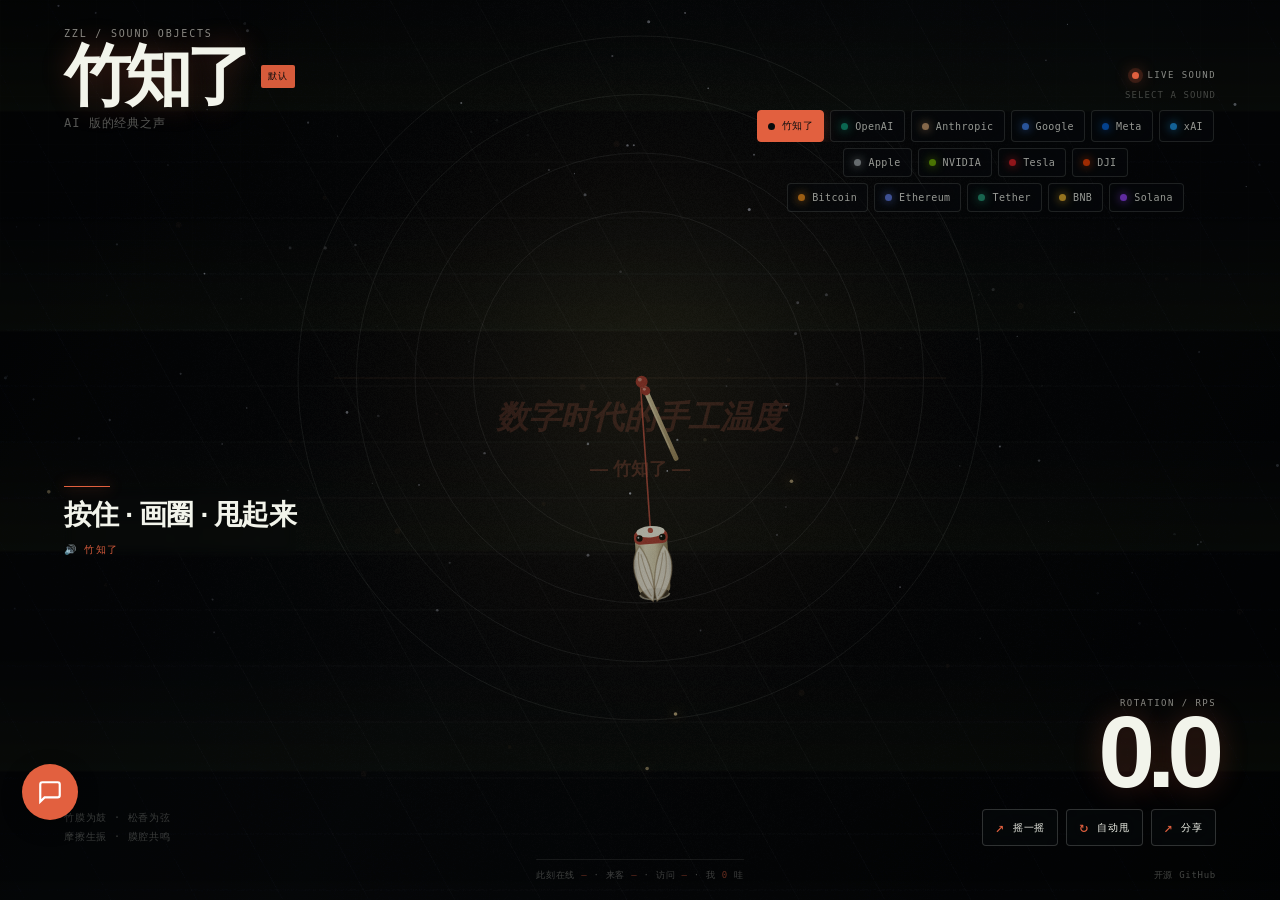
==== zhuzhiliao-ai/index.html @ 4b088873 "feat: 竹知了系列项目 - 三个版本的 Web 模拟玩具 🎮 项目概述 传统玩具「竹知了」的 Web 模拟版系列，包含三个迭代版本： - 经典版：单文件 HTML，零依赖，水墨画风 - Meme版" ====
<!DOCTYPE html>
<html lang="zh-CN">
<head>
<meta charset="UTF-8">
<meta name="viewport" content="width=device-width, initial-scale=1.0, maximum-scale=1.0, user-scalable=no, viewport-fit=cover">
<meta name="theme-color" content="#0a1028">
<meta name="description" content="竹知了 AI 版：用 AI 公司 logo 做旋转玩具，OpenAI、Anthropic、Google、Meta、xAI，经典知了声音，手机打开即可玩。">
<meta name="keywords" content="竹知了,AI,OpenAI,Anthropic,Claude,Google,Gemini,Meta,LLaMA,xAI,Grok,在线玩具">
<link rel="canonical" href="https://cgos.cc/zhuzhiliao-ai/">
<link rel="icon" type="image/png" href="[data-uri]">
<!-- Privacy-friendly analytics by Plausible -->
<script async src="https://plausible.io/js/pa-oEZRniEjfj65K-ac14UP_.js"></script>
<script>
  window.plausible=window.plausible||function(){(plausible.q=plausible.q||[]).push(arguments)},plausible.init=plausible.init||function(i){plausible.o=i||{}};
  plausible.init()
</script>
<script src="../assets/config.js"></script>
<title>竹知了 AI 版 · cgos.cc</title>
<style>
  :root{
    --ink:#0a1028;
    --paper:#f0e6d2;
    --accent:#e2603f;
    --accent-dim:#b34a30;
    --bamboo:#a8b06a;
    --serif:"Songti SC","Noto Serif SC","Noto Serif CJK SC","STSong","SimSun",serif;
  }
  *{ margin:0; padding:0; box-sizing:border-box; }
  html,body{
    height:100%; overflow:hidden; background:var(--ink);
    overscroll-behavior:none;
    -webkit-user-select:none; user-select:none;
    -webkit-tap-highlight-color:transparent;
  }
  canvas#cv{
    position:fixed; inset:0; display:block;
    touch-action:none; cursor:grab;
  }
  canvas#cv.holding{ cursor:grabbing; }

  /* —— 竖排标题 —— */
  .masthead{
    position:fixed;
    top:calc(26px + env(safe-area-inset-top));
    left:calc(20px + env(safe-area-inset-left));
    display:flex; gap:14px; pointer-events:none;
    color:var(--paper); font-family:var(--serif);
  }
  .masthead h1{
    writing-mode:vertical-rl;
    font-size:clamp(42px, 7.5vh, 66px);
    font-weight:700; letter-spacing:.32em;
    text-shadow:0 0 24px rgba(255,170,100,.25);
  }
  .masthead .sub{
    writing-mode:vertical-rl;
    font-size:clamp(12px, 1.8vh, 15px);
    letter-spacing:.5em; opacity:.62; padding-top:10px;
  }
  .masthead .seal{
    writing-mode:vertical-rl;
    align-self:flex-start;
    font-size:11px; letter-spacing:.28em;
    color:var(--ink); background:var(--accent);
    padding:8px 3px; border-radius:3px; opacity:.92;
  }

  /* —— 声音主题切换 —— */
  .theme-picker{
    position:fixed;
    top:calc(24px + env(safe-area-inset-top));
    left:50%; transform:translateX(-50%);
    z-index:4; display:flex; align-items:center; gap:12px;
    max-width:min(66vw, 760px);
    color:var(--paper); font-family:var(--serif);
  }
  .theme-kicker{
    flex:none; font-size:10px; letter-spacing:.28em; opacity:.48;
    writing-mode:vertical-rl;
  }
  .theme-tabs{
    display:flex; align-items:center; gap:7px;
    overflow-x:auto; scrollbar-width:none; padding:3px;
  }
  .theme-tabs::-webkit-scrollbar{ display:none; }
  .theme-tab{
    flex:none; display:inline-flex; align-items:center; gap:7px;
    padding:8px 12px 8px 10px;
    color:var(--paper); background:rgba(12,17,39,.46);
    border:1px solid rgba(240,230,210,.2); border-radius:4px;
    font:inherit; font-size:12px; letter-spacing:.16em;
    cursor:pointer; opacity:.62; transition:all .25s ease;
    touch-action:manipulation;
  }
  .theme-tab .swatch{
    width:8px; height:8px; border-radius:50%; background:var(--tab-accent);
    box-shadow:0 0 10px var(--tab-accent); flex:none;
  }
  .theme-tab:hover,.theme-tab:focus-visible{ opacity:1; border-color:var(--tab-accent); outline:none; }
  .theme-tab.active{
    opacity:1; color:#101323; background:var(--tab-accent);
    border-color:var(--tab-accent); box-shadow:0 0 20px color-mix(in srgb, var(--tab-accent) 34%, transparent);
  }
  .theme-tab.active .swatch{ background:currentColor; box-shadow:none; }
  .theme-tab.switching{ animation:themeFlash .42s ease both; }
  @keyframes themeFlash{ 50%{ transform:translateY(3px) scale(.96); opacity:.35; } }

  /* —— 底部提示 —— */
  .hint{
    position:fixed; left:50%; bottom:calc(9vh + env(safe-area-inset-bottom));
    transform:translateX(-50%);
    display:flex; align-items:center; gap:12px;
    padding:11px 24px; border-radius:999px;
    color:var(--paper); font-family:var(--serif);
    font-size:15px; letter-spacing:.22em; white-space:nowrap;
    background:rgba(14,20,44,.55);
    border:1px solid rgba(240,230,210,.18);
    backdrop-filter:blur(6px); -webkit-backdrop-filter:blur(6px);
    pointer-events:none;
    animation:bob 3.2s ease-in-out infinite;
    transition:opacity 1.2s ease;
  }
  .hint .snd{ font-size:12px; opacity:.55; letter-spacing:.1em; }
  .hint svg{ flex:none; opacity:.85; animation:spin 2.6s linear infinite; }
  .hint.gone{ opacity:0; }
  @keyframes bob{ 0%,100%{transform:translateX(-50%) translateY(0)} 50%{transform:translateX(-50%) translateY(-7px)} }
  @keyframes spin{ to{ transform:rotate(360deg);} }

  /* —— 右下控制 —— */
  .panel{
    position:fixed; right:calc(18px + env(safe-area-inset-right));
    bottom:calc(18px + env(safe-area-inset-bottom));
    display:flex; flex-direction:column; align-items:flex-end; gap:12px;
    font-family:var(--serif); color:var(--paper);
  }
  .meter{ text-align:right; line-height:1.15; }
  .meter b{
    font-size:30px; font-weight:700; font-variant-numeric:tabular-nums;
    color:#ffcf9e; text-shadow:0 0 14px rgba(255,180,110,.35);
  }
  .meter label{ display:block; font-size:11px; letter-spacing:.32em; opacity:.55; }
  .panel button{
    font-family:var(--serif); font-size:14px; letter-spacing:.3em;
    padding:10px 18px 10px 22px; border-radius:999px;
    color:var(--paper); background:rgba(14,20,44,.55);
    border:1px solid rgba(226,96,63,.55);
    backdrop-filter:blur(6px); -webkit-backdrop-filter:blur(6px);
    cursor:pointer; transition:all .25s ease;
    touch-action:manipulation;
  }
  .panel button:hover{ border-color:var(--accent); box-shadow:0 0 18px rgba(226,96,63,.25); }
  .panel button.on{
    background:var(--accent); border-color:var(--accent); color:#1b0f0a;
    box-shadow:0 0 26px rgba(226,96,63,.5);
  }

  /* —— 首次开声引导(仅触屏 & 音频未解锁时) —— */
  .unlock{
    position:fixed; left:50%; top:26%; transform:translateX(-50%);
    padding:12px 26px; border-radius:999px;
    font-family:var(--serif); font-size:15px; letter-spacing:.2em;
    color:#1b0f0a; background:var(--accent);
    box-shadow:0 0 30px rgba(226,96,63,.55);
    cursor:pointer; z-index:5; white-space:nowrap;
    animation:pulse 1.8s ease-in-out infinite;
    transition:opacity .5s ease;
  }
  .unlock.gone{ opacity:0; pointer-events:none; }
  @keyframes pulse{
    0%,100%{ transform:translateX(-50%) scale(1); }
    50%{ transform:translateX(-50%) scale(1.06); }
  }

  /* —— GitHub 开源角标 —— */
  .ghlink{
    position:fixed;
    top:calc(24px + env(safe-area-inset-top));
    right:calc(20px + env(safe-area-inset-right));
    font-family:var(--serif); font-size:12px; letter-spacing:.26em;
    color:var(--paper); opacity:.5; text-decoration:none;
    border:1px solid rgba(240,230,210,.35); border-radius:999px;
    padding:6px 12px 6px 15px;
    transition:all .25s ease;
  }
  .ghlink:hover{ opacity:1; border-color:var(--accent); color:#ffcf9e; box-shadow:0 0 16px rgba(226,96,63,.25); }

  /* —— 本站实时统计 —— */
  .stats{
    position:fixed;
    left:50%; bottom:calc(8px + env(safe-area-inset-bottom));
    transform:translateX(-50%);
    font-family:var(--serif); font-size:11px; letter-spacing:.14em;
    color:var(--paper); opacity:.62; white-space:nowrap;
    pointer-events:none; z-index:2;
  }
  .stats b{
    color:#ffcf9e; font-weight:700; font-variant-numeric:tabular-nums;
  }
  .stats.is-loading{ opacity:.4; }

  /* —— 左下注脚 —— */
  .lore{
    position:fixed;
    left:calc(22px + env(safe-area-inset-left));
    bottom:calc(22px + env(safe-area-inset-bottom));
    pointer-events:none;
    font-family:var(--serif); font-size:11.5px; letter-spacing:.24em;
    color:var(--paper); opacity:.42; line-height:2;
  }
  .theme-note{
    position:fixed; left:50%; top:calc(65% + env(safe-area-inset-top));
    transform:translate(-50%,-50%); max-width:min(66vw, 460px);
    text-align:center; pointer-events:none;
    color:var(--paper); font-family:var(--serif); font-size:12px;
    letter-spacing:.16em; line-height:1.8; opacity:0;
    transition:opacity .4s ease; text-wrap:balance;
  }
  .theme-note.show{ opacity:.58; }

  @media (max-width:640px){
    .lore{ display:none; }
    .masthead h1{ font-size:clamp(40px, 6.5vh, 58px); }
    .ghlink{ font-size:10.5px; padding:5px 10px 5px 13px; }
    .theme-picker{
      top:calc(100px + env(safe-area-inset-top)); left:12px; right:10px;
      transform:none; max-width:none; gap:8px; align-items:flex-end;
    }
    .theme-kicker{ font-size:9px; writing-mode:horizontal-tb; }
    .theme-row{ flex-wrap:nowrap; }
    .theme-tab{ padding:7px 10px 7px 8px; font-size:11px; letter-spacing:.1em; }
    .hint{
      font-size:13px; letter-spacing:.14em; padding:10px 18px;
      bottom:calc(132px + env(safe-area-inset-bottom));   /* 避开右下控制区 */
    }
    .hint .snd{ display:none; }
    .stats{
      left:calc(12px + env(safe-area-inset-left));
      transform:none; bottom:calc(14px + env(safe-area-inset-bottom));
      max-width:58vw; white-space:normal; line-height:2; text-align:left;
    }
    .theme-note{ top:62%; max-width:76vw; font-size:11px; }
  }
  @media (prefers-reduced-motion:reduce){
    .hint, .hint svg{ animation:none; }
  }
</style>
<style id="visual-refresh">
  :root{
    --ui-ink:#080b0d;
    --ui-paper:#f2f4eb;
    --ui-muted:rgba(242,244,235,.55);
    --ui-line:rgba(242,244,235,.18);
    --ui-mono:"SFMono-Regular","Roboto Mono","Inter",monospace;
    --ui-display:"Arial Narrow","Helvetica Neue",Arial,sans-serif;
  }
  html,body{ background:var(--ui-ink); color:var(--ui-paper); }
  body{ font-family:var(--ui-mono); isolation:isolate; }
  body::before{
    content:""; position:fixed; inset:0; z-index:-2; pointer-events:none;
    background:
      radial-gradient(circle at 50% 42%, rgba(154,219,94,.12), transparent 26%),
      linear-gradient(125deg, #080b0d 0%, #10161a 48%, #070a0c 100%);
  }
  body::after{
    content:""; position:fixed; inset:0; z-index:1; pointer-events:none; opacity:.12;
    background-image:
      linear-gradient(rgba(255,255,255,.05) 1px, transparent 1px),
      linear-gradient(90deg, rgba(255,255,255,.05) 1px, transparent 1px);
    background-size:48px 48px; mask-image:linear-gradient(to bottom, black, transparent 92%);
  }
  .scanline{
    position:fixed; inset:0; z-index:2; pointer-events:none; opacity:.12;
    background:linear-gradient(to bottom, transparent 0%, rgba(191,250,103,.18) 50%, transparent 51%);
    background-size:100% 220px; mix-blend-mode:screen; animation:scanline 9s linear infinite;
  }
  @keyframes scanline{ from{background-position:0 -220px} to{background-position:0 calc(100% + 220px)} }

  canvas#cv{ z-index:0; opacity:.72; filter:saturate(.72) contrast(1.15) brightness(.88); }

  .masthead{
    position:fixed; z-index:5; top:calc(28px + env(safe-area-inset-top));
    left:calc(5vw + env(safe-area-inset-left)); right:calc(5vw + env(safe-area-inset-right));
    display:flex; align-items:flex-start; justify-content:space-between; gap:20px;
    color:var(--ui-paper); font-family:var(--ui-mono); pointer-events:none;
  }
  .brand-lockup{ display:flex; flex-direction:column; gap:8px; }
  .brand-code{ color:var(--ui-muted); font-size:10px; letter-spacing:.18em; }
  .brand-line{ display:flex; align-items:center; gap:14px; }
  .masthead h1{
    writing-mode:horizontal-tb; color:var(--ui-paper); font-family:var(--ui-display);
    font-size:clamp(34px,5.2vw,68px); line-height:.9; letter-spacing:-.09em;
    font-weight:800; text-shadow:0 0 28px color-mix(in srgb, var(--accent) 28%, transparent);
  }
  .masthead .sub{ writing-mode:horizontal-tb; padding:0; color:var(--ui-muted); font-size:12px; letter-spacing:.08em; }
  .masthead .seal{
    writing-mode:horizontal-tb; align-self:center; color:var(--ui-ink); background:var(--accent);
    border-radius:2px; padding:5px 7px; font-size:9px; letter-spacing:.1em; opacity:.95;
  }
  .brand-status{ position:absolute; top:38px; right:0; display:flex; align-items:center; gap:8px; color:var(--ui-muted); font-size:9px; letter-spacing:.16em; padding-top:4px; }
  .live-dot{ width:7px; height:7px; border-radius:50%; background:var(--accent); box-shadow:0 0 0 4px color-mix(in srgb, var(--accent) 18%, transparent), 0 0 16px var(--accent); animation:livePulse 1.8s ease-in-out infinite; }
  @keyframes livePulse{ 50%{ opacity:.45; transform:scale(.72); } }

  .theme-picker{
    position:fixed; z-index:6; top:calc(90px + env(safe-area-inset-top)); left:auto; right:calc(5vw + env(safe-area-inset-right));
    transform:none; display:flex; flex-direction:column; align-items:flex-end; gap:8px; max-width:48vw; color:var(--ui-paper); font-family:var(--ui-mono);
  }
  .theme-kicker{ flex:none; writing-mode:horizontal-tb; color:var(--ui-muted); font-size:9px; letter-spacing:.12em; }
  .theme-tabs{ display:flex; flex-direction:column; gap:6px; padding:2px; }
  .theme-row{ display:flex; gap:6px; overflow-x:auto; scrollbar-width:none; }
  .theme-row::-webkit-scrollbar{ display:none; }
  .theme-tab{
    flex:none; display:inline-flex; align-items:center; gap:7px; padding:8px 10px;
    color:var(--ui-paper); background:rgba(8,12,14,.72); border:1px solid var(--ui-line); border-radius:4px;
    font:inherit; font-size:10px; letter-spacing:.04em; cursor:pointer; opacity:.62; transition:transform .25s ease, opacity .25s ease, border-color .25s ease, background .25s ease;
    touch-action:manipulation; backdrop-filter:blur(12px); -webkit-backdrop-filter:blur(12px);
  }
  .theme-tab .swatch{ width:7px; height:7px; border-radius:50%; background:var(--tab-accent); box-shadow:0 0 10px var(--tab-accent); flex:none; }
  .theme-tab:hover,.theme-tab:focus-visible{ opacity:1; border-color:var(--tab-accent); outline:none; transform:translateY(-2px); }
  .theme-tab.active{ opacity:1; color:var(--ui-ink); background:var(--tab-accent); border-color:var(--tab-accent); box-shadow:0 0 18px color-mix(in srgb, var(--tab-accent) 30%, transparent); }
  .theme-tab.active .swatch{ background:currentColor; box-shadow:none; }

  .hint{
    position:fixed; z-index:4; left:calc(5vw + env(safe-area-inset-left)); top:54%; bottom:auto; transform:none;
    display:flex; flex-direction:column; align-items:flex-start; gap:9px; padding:0; color:var(--ui-paper);
    background:none; border:0; border-radius:0; font-family:var(--ui-mono); font-size:12px; letter-spacing:.05em; white-space:nowrap;
    pointer-events:none; animation:none; transition:opacity .45s ease, transform .45s ease;
  }
  .hint-line{ width:46px; height:1px; background:var(--accent); box-shadow:0 0 14px var(--accent); }
  .hint .snd{ order:2; display:block; color:var(--accent); font-size:10px; letter-spacing:.12em; opacity:.95; }
  .hint #hintCopy{ order:1; color:var(--ui-paper); font-family:var(--ui-display); font-size:clamp(18px,2.2vw,28px); font-weight:700; letter-spacing:-.03em; }
  .hint.gone{ opacity:0; transform:translateY(10px); }

  .panel{
    position:fixed; z-index:6; right:calc(5vw + env(safe-area-inset-right)); bottom:calc(6vh + env(safe-area-inset-bottom));
    display:flex; flex-direction:column; align-items:flex-end; gap:18px; color:var(--ui-paper); font-family:var(--ui-mono);
  }
  .meter{ display:flex; flex-direction:column; align-items:flex-end; gap:5px; line-height:1; text-align:right; }
  .meter-label{ color:var(--ui-muted); font-size:9px; letter-spacing:.16em; }
  .meter b{ color:var(--ui-paper); font-family:var(--ui-display); font-size:clamp(58px,8vw,104px); font-weight:800; letter-spacing:-.08em; line-height:.76; font-variant-numeric:tabular-nums; text-shadow:0 0 28px color-mix(in srgb, var(--accent) 25%, transparent); }
  .action-row{ display:flex; gap:8px; }
  .panel button{
    display:inline-flex; align-items:center; gap:8px; padding:10px 12px; color:var(--ui-paper); background:rgba(8,12,14,.54);
    border:1px solid var(--ui-line); border-radius:4px; font:inherit; font-size:10px; letter-spacing:.08em; cursor:pointer;
    transition:transform .2s ease, color .2s ease, border-color .2s ease, background .2s ease, box-shadow .2s ease; touch-action:manipulation;
    backdrop-filter:blur(12px); -webkit-backdrop-filter:blur(12px);
  }
  .panel button:hover,.panel button:focus-visible{ color:var(--accent); border-color:var(--accent); outline:none; transform:translateY(-2px); }
  .panel button.on{ color:var(--ui-ink); background:var(--accent); border-color:var(--accent); box-shadow:0 0 22px color-mix(in srgb, var(--accent) 35%, transparent); }
  .panel button.pulse{ animation:motionPulse .42s ease-in-out infinite alternate; }
  @keyframes motionPulse{ to{ box-shadow:0 0 24px color-mix(in srgb, var(--accent) 50%, transparent); transform:translateY(-2px); } }
  .button-mark{ color:var(--accent); font-size:15px; line-height:1; }
  .panel button.on .button-mark{ color:currentColor; }

  .lore{ position:fixed; z-index:4; left:calc(5vw + env(safe-area-inset-left)); bottom:calc(6vh + env(safe-area-inset-bottom)); color:var(--ui-muted); font-family:var(--ui-mono); font-size:10px; letter-spacing:.08em; line-height:1.9; pointer-events:none; }
  .theme-note{ position:fixed; z-index:4; left:50%; top:68%; transform:translate(-50%,-50%); max-width:min(45vw,500px); padding:12px 16px; border-left:2px solid var(--accent); color:var(--ui-paper); font-family:var(--ui-mono); font-size:11px; letter-spacing:.06em; line-height:1.8; opacity:0; text-align:left; pointer-events:none; transition:opacity .35s ease, transform .35s ease; background:rgba(8,12,14,.6); backdrop-filter:blur(8px); -webkit-backdrop-filter:blur(8px); border-radius:0 8px 8px 0; }
  .theme-note.show{ opacity:.85; transform:translate(-50%,calc(-50% - 4px)); }
  .stats{ position:fixed; z-index:5; left:50%; bottom:calc(18px + env(safe-area-inset-bottom)); transform:translateX(-50%); padding-top:9px; border-top:1px solid var(--ui-line); color:var(--ui-muted); font-family:var(--ui-mono); font-size:9px; letter-spacing:.08em; white-space:nowrap; pointer-events:none; }
  .stats b{ color:var(--accent); font-weight:500; font-variant-numeric:tabular-nums; }
  .stats.is-loading{ opacity:.46; }
  .ghlink{ position:fixed; z-index:6; top:auto; right:calc(5vw + env(safe-area-inset-right)); bottom:calc(18px + env(safe-area-inset-bottom)); color:var(--ui-muted); border:0; padding:0; font-family:var(--ui-mono); font-size:9px; letter-spacing:.08em; text-decoration:none; transition:color .2s ease; }
  .ghlink:hover{ color:var(--accent); box-shadow:none; }
  .unlock{ position:fixed; z-index:8; left:50%; top:50%; transform:translate(-50%,-50%); padding:13px 18px; color:var(--ui-ink); background:var(--accent); border:1px solid var(--accent); border-radius:4px; box-shadow:0 0 34px color-mix(in srgb, var(--accent) 42%, transparent); font-family:var(--ui-mono); font-size:11px; letter-spacing:.08em; cursor:pointer; animation:unlockPulse 1.8s ease-in-out infinite; }
  .unlock.gone{ opacity:0; pointer-events:none; }
  @keyframes unlockPulse{ 50%{ transform:translate(-50%,-50%) scale(1.04); } }
  body.motion-live .live-dot{ box-shadow:0 0 0 5px color-mix(in srgb, var(--accent) 25%, transparent), 0 0 24px var(--accent); }

  @media (max-width:720px){
    .masthead{ top:calc(18px + env(safe-area-inset-top)); left:calc(16px + env(safe-area-inset-left)); right:calc(16px + env(safe-area-inset-right)); }
    .brand-code{ font-size:8px; }
    .brand-line{ gap:9px; }
    .masthead h1{ font-size:clamp(32px,10vw,48px); }
    .masthead .sub{ font-size:10px; }
    .masthead .seal{ padding:4px 6px; font-size:8px; }
    .brand-status{ top:0; padding-top:2px; font-size:8px; }
    .theme-picker{ top:calc(120px + env(safe-area-inset-top)); left:calc(16px + env(safe-area-inset-left)); right:calc(16px + env(safe-area-inset-right)); max-width:none; gap:9px; }
    .theme-kicker{ font-size:8px; white-space:nowrap; }
    .theme-tabs{
      min-width:0; flex:1; scroll-snap-type:x proximity;
      overscroll-behavior-x:contain; -webkit-overflow-scrolling:touch;
    }
    .theme-tab{
      min-height:44px; padding:10px 12px; font-size:10px;
      scroll-snap-align:start;
    }
    .hint{ left:calc(16px + env(safe-area-inset-left)); top:54%; }
    .hint #hintCopy{ font-size:22px; }
    .hint .snd{ font-size:9px; }
    .panel{ left:calc(16px + env(safe-area-inset-left)); right:calc(16px + env(safe-area-inset-right)); bottom:calc(52px + env(safe-area-inset-bottom)); flex-direction:row; align-items:flex-end; justify-content:space-between; gap:12px; }
    .meter{ align-items:flex-start; text-align:left; }
    .meter b{ font-size:58px; }
    .meter-label{ font-size:8px; }
    .action-row{ flex-direction:column; align-items:stretch; gap:8px; }
    .panel button{ justify-content:center; min-width:112px; min-height:44px; padding:10px 12px; font-size:10px; }
    .lore{ display:none; }
    .theme-note{ left:calc(16px + env(safe-area-inset-left)); right:calc(16px + env(safe-area-inset-right)); top:68%; max-width:none; font-size:10px; padding:10px 14px; }
    .stats{ left:calc(16px + env(safe-area-inset-left)); right:calc(16px + env(safe-area-inset-right)); bottom:calc(12px + env(safe-area-inset-bottom)); transform:none; border-top:0; padding:0 78px 0 0; font-size:8px; white-space:normal; }
    .ghlink{ top:auto; right:calc(16px + env(safe-area-inset-right)); bottom:calc(8px + env(safe-area-inset-bottom)); min-height:28px; display:flex; align-items:center; font-size:8px; }
  }
  @media (max-width:720px) and (max-height:700px){
    .masthead{ top:calc(10px + env(safe-area-inset-top)); }
    .theme-picker{ top:calc(100px + env(safe-area-inset-top)); }
    .hint{ top:49%; }
    .panel{ bottom:calc(42px + env(safe-area-inset-bottom)); }
    .meter b{ font-size:48px; }
  }
  @media (prefers-reduced-motion:reduce){ .scanline,.live-dot,.panel button.pulse{ animation:none; } }

  /* —— 聊天按钮让出右下控制区，挪到左下 —— */
  .cgw-fab{
    right:auto; left:calc(22px + env(safe-area-inset-left));
    bottom:calc(80px + env(safe-area-inset-bottom));
    z-index:900;
  }
</style>
<link rel="stylesheet" href="../assets/chat-widget.css">
</head>
<body>
<div class="scanline" aria-hidden="true"></div>
<canvas id="cv"></canvas>

<header class="masthead">
  <div class="brand-lockup">
    <span class="brand-code">ZZL / SOUND OBJECTS</span>
    <div class="brand-line">
      <h1 id="themeName">竹知了</h1>
      <span class="seal" id="themeSeal">现场采样</span>
    </div>
    <p class="sub" id="themeSub">一转，就哇哇地叫</p>
  </div>
  <div class="brand-status"><span class="live-dot"></span><span>LIVE SOUND</span></div>
</header>

<nav class="theme-picker" aria-label="声音主题">
  <span class="theme-kicker">SELECT A SOUND</span>
  <div class="theme-tabs" id="themeTabs"></div>
</nav>

<div class="hint" id="hint">
  <span class="hint-line"></span>
  <span class="snd" id="hintSound">🔊 竹知了现场样本</span>
  <span id="hintCopy">按住 · 画圈 · 甩起来</span>
</div>

<div class="panel">
  <div class="meter"><span class="meter-label">ROTATION / RPS</span><b id="rps">0.0</b></div>
  <div class="action-row">
    <button id="motionBtn" class="motion-button" style="display:none" aria-pressed="false"><span class="button-mark">↗</span> 摇一摇</button>
    <button id="autoBtn" aria-pressed="false"><span class="button-mark">↻</span> 自动甩</button>
    <button id="shareBtn" aria-pressed="false"><span class="button-mark">↗</span> 分享</button>
  </div>
</div>

<footer class="lore" id="themeLore">竹膜为鼓 · 松香为弦<br>摩擦生振 · 膜腔共鸣</footer>

<div class="theme-note" id="themeNote"></div>

<div class="stats is-loading" id="stats" aria-live="polite">
  此刻在线 <b id="stOnline">—</b> · 来客 <b id="stVisitors">—</b> · 访问 <b id="stVisits">—</b> · 我 <b id="stMine">0</b> 哇
</div>

<a class="ghlink" id="ghlink" target="_blank" rel="noopener">开源 GitHub</a>

<div class="unlock" id="unlock" hidden>🔊 点一下开声</div>


<script>
'use strict';
/* ============================================================
   竹知了 —— 传统玩具模拟
   物理：甩杆(指针) → 绳系竹筒(质点, 重力+弹性绳+阻力)
   声学：真实竹知了录音采样(转速驱动回放速率)；
         解码失败仍使用同一段 AAC 原声
   ============================================================ */

// roundRect 需 Safari 16+/Chrome 99+，旧内核补一个 arcTo 实现避免整页崩掉
if(!('roundRect' in CanvasRenderingContext2D.prototype)){
  CanvasRenderingContext2D.prototype.roundRect = function(x, y, w, h, r){
    r = Math.min(Math.abs(+r) || 0, w/2, h/2);
    this.moveTo(x + r, y);
    this.arcTo(x + w, y, x + w, y + h, r);
    this.arcTo(x + w, y + h, x, y + h, r);
    this.arcTo(x, y + h, x, y, r);
    this.arcTo(x, y, x + w, y, r);
    this.closePath();
    return this;
  };
}
const TAU = Math.PI * 2;
const clamp = (v, a, b) => v < a ? a : v > b ? b : v;
const FONT = '"Songti SC","Noto Serif SC","Noto Serif CJK SC","STSong","SimSun",serif';

/* ---------- AI 公司主题：从 JSON 配置动态加载 ---------- */
let THEMES = [];
let activeTheme = null;
let logoCache = {};

// 加载所有主题配置
async function loadThemes() {
  const themeIds = ['bamboo', 'openai', 'anthropic', 'google', 'meta', 'xai', 'apple', 'nvidia', 'tesla', 'dji', 'btc', 'eth', 'usdt', 'bnb', 'sol'];
  const promises = themeIds.map(id =>
    fetch(`configs/${id}.json`)
      .then(r => r.json())
      .then(config => {
        // 预加载 SVG logo
        const img = new Image();
        img.src = `logos/${id}.svg`;
        logoCache[id] = img;
        return config;
      })
  );
  THEMES = await Promise.all(promises);
  activeTheme = THEMES[0];
  initThemeUI();
}
let themeNoticeTimer = 0;

const themeNameEl = document.getElementById('themeName');
const themeSubEl = document.getElementById('themeSub');
const themeSealEl = document.getElementById('themeSeal');
const themeLoreEl = document.getElementById('themeLore');
const themeTabsEl = document.getElementById('themeTabs');
const themeNoteEl = document.getElementById('themeNote');
const hintCopyEl = document.getElementById('hintCopy');
const hintSoundEl = document.getElementById('hintSound');

function renderThemeTabs(){
  if(THEMES.length === 0) return;
  themeTabsEl.textContent = '';

  // 分组：AI 公司（第一排）、科技公司（第二排）、加密货币（第三排）
  const aiCompanies = THEMES.filter(t => t.category === 'AI 大模型' || t.category === 'AI 安全' || t.category === '开源 AI' || t.id === 'bamboo');
  const techCompanies = THEMES.filter(t => t.category === '消费电子' || t.category === 'AI 硬件' || t.category === '电动汽车' || t.category === '无人机');
  const cryptoCompanies = THEMES.filter(t => t.category === '加密货币');

  // 第一排：AI 公司
  const row1 = document.createElement('div');
  row1.className = 'theme-row';
  for(const theme of aiCompanies){
    const button = document.createElement('button');
    button.className = 'theme-tab' + (theme.id === activeTheme.id ? ' active' : '');
    button.type = 'button';
    button.dataset.theme = theme.id;
    const colors = theme.colors || theme;
    button.style.setProperty('--tab-accent', colors.accent);
    const swatch = document.createElement('span');
    swatch.className = 'swatch';
    const label = document.createElement('span');
    label.textContent = theme.name;
    button.append(swatch, label);
    button.addEventListener('click', () => setTheme(theme.id));
    row1.append(button);
  }
  themeTabsEl.append(row1);

  // 第二排：科技公司
  const row2 = document.createElement('div');
  row2.className = 'theme-row';
  for(const theme of techCompanies){
    const button = document.createElement('button');
    button.className = 'theme-tab' + (theme.id === activeTheme.id ? ' active' : '');
    button.type = 'button';
    button.dataset.theme = theme.id;
    const colors = theme.colors || theme;
    button.style.setProperty('--tab-accent', colors.accent);
    const swatch = document.createElement('span');
    swatch.className = 'swatch';
    const label = document.createElement('span');
    label.textContent = theme.name;
    button.append(swatch, label);
    button.addEventListener('click', () => setTheme(theme.id));
    row2.append(button);
  }
  themeTabsEl.append(row2);

  // 第三排：加密货币
  if(cryptoCompanies.length > 0){
    const row3 = document.createElement('div');
    row3.className = 'theme-row';
    for(const theme of cryptoCompanies){
      const button = document.createElement('button');
      button.className = 'theme-tab' + (theme.id === activeTheme.id ? ' active' : '');
      button.type = 'button';
      button.dataset.theme = theme.id;
      const colors = theme.colors || theme;
      button.style.setProperty('--tab-accent', colors.accent);
      const swatch = document.createElement('span');
      swatch.className = 'swatch';
      const label = document.createElement('span');
      label.textContent = theme.name;
      button.append(swatch, label);
      button.addEventListener('click', () => setTheme(theme.id));
      row3.append(button);
    }
    themeTabsEl.append(row3);
  }
}

function applyThemeUI(showNotice){
  if(!activeTheme) return;
  const root = document.documentElement;
  const colors = activeTheme.colors || activeTheme;
  root.style.setProperty('--ink', colors.ink);
  root.style.setProperty('--paper', colors.paper);
  root.style.setProperty('--accent', colors.accent);
  root.style.setProperty('--accent-dim', colors.accentDim);
  themeNameEl.textContent = activeTheme.name;
  themeSubEl.textContent = activeTheme.subtitle || activeTheme.sub;
  themeSealEl.textContent = activeTheme.seal;
  themeLoreEl.innerHTML = activeTheme.lore.join('<br>');
  hintCopyEl.textContent = activeTheme.hint || '按住 · 画圈 · 甩起来';
  hintSoundEl.textContent = activeTheme.sound || '🔊 竹知了';
  // 显示描述和语录
  let noteContent = activeTheme.description || activeTheme.note || '';
  if(activeTheme.quotes && activeTheme.quotes.length > 0){
    noteContent += '<br><br><em style="opacity:0.7;font-size:0.9em;">经典语录：</em>';
    const displayQuotes = activeTheme.quotes.slice(0, 3); // 显示前3条
    noteContent += '<br>' + displayQuotes.map(q => '• ' + q).join('<br>');
  }
  themeNoteEl.innerHTML = noteContent;
  // 随机选择一条语录作为背景
  if(activeTheme.quotes && activeTheme.quotes.length > 0){
    const randomQuote = activeTheme.quotes[Math.floor(Math.random() * activeTheme.quotes.length)];
    activeTheme.quote = randomQuote;
  }
  renderThemeTabs();
  if(showNotice){
    themeNoteEl.classList.add('show');
    clearTimeout(themeNoticeTimer);
    themeNoticeTimer = setTimeout(() => themeNoteEl.classList.remove('show'), 3400);
  }
}

function initThemeUI(){
  // 读取 URL hash 设置初始主题
  const hash = window.location.hash.slice(1);
  const hashTheme = THEMES.find(t => t.id === hash);
  activeTheme = hashTheme || THEMES[0];
  applyThemeUI(false);
  resize();
  // 监听 hash 变化
  window.addEventListener('hashchange', () => {
    const newHash = window.location.hash.slice(1);
    if(newHash && newHash !== activeTheme.id){
      setTheme(newHash, false);
    }
  });
}

const cv = document.getElementById('cv');
const ctx = cv.getContext('2d');
let W = 0, H = 0, DPR = 1;

/* ---------- 玩具参数 ---------- */
let ROPE_LEN = 150;       // 绳长 px（随屏幕尺寸调整）
let AUTO_R   = 58;        // 自动甩画圈半径（随屏幕尺寸调整）
const ROPE_K   = 2600;    // 绳弹性 (加速度/px)
const ROPE_D   = 14;      // 绳径向阻尼
const GRAV     = 1150;    // 重力 px/s^2
const AIR_DRAG = 0.35;    // 空气阻力系数

/* ---------- 状态 ---------- */
const stick  = { x: 0, y: 0 };            // 甩杆杆梢
const target = { x: 0, y: 0 };            // 指针目标
const tube   = { x: 0, y: 0, vx: 0, vy: 0 }; // 竹筒(质点)
const pointer = { down: false, id: null, lift: 0 };  // lift: 触摸时锚点上移量
const auto = { on: false, rps: 0, phase: 0, cx: 0, cy: 0, tubeRps: 0, tubePhase: 0 };
let interacted = false;                   // 玩家是否已上手

function recenterToy(){
  target.x = stick.x = W*0.5;
  target.y = stick.y = H*0.42;
  tube.x = stick.x + 8;
  tube.y = stick.y + ROPE_LEN*0.92;
  tube.vx = 34; tube.vy = 0;
  prevTheta = Math.atan2(tube.y - stick.y, tube.x - stick.x);
}

let theta = 0, prevTheta = 0, omega = 0;  // 绳方向角与角速度
let ropeDist = ROPE_LEN, taut = 0;
let rps = 0, drive = 0, active = 0;       // 声音驱动量 0~1
let audioLevel = 0, audioPulse = 0;       // 实际输出包络，视觉反馈跟着声音走
let singTime = 0, hintGone = false;
let idleTime = 0;                         // 完全静置的累计时长
let revAccum = 0;                         // 手动甩的角度累计(每 2π 记一哇)
let needSoundTime = 0;                    // "想出声却出不了"的持续时长

/* ---------- 场景缓存(随 resize 重建为离屏层，避免每帧全屏静态重绘) ---------- */
let bgLayer = null, moonBambooLayer = null, fgLayer = null;
let stars = [], flies = [];
let grainTile = null;
let stickGrad = null, tubeGrad = null;    // 玩具渐变(局部坐标恒定，只建一次)

function mulberry32(seed){
  return function(){
    seed |= 0; seed = seed + 0x6D2B79F5 | 0;
    let t = Math.imul(seed ^ seed >>> 15, 1 | seed);
    t = t + Math.imul(t ^ t >>> 7, 61 | t) ^ t;
    return ((t ^ t >>> 14) >>> 0) / 4294967296;
  };
}

function resize(){
  DPR = Math.min(2, window.devicePixelRatio || 1);
  // 某些 webview 布局前会短暂报 0，兜底成 1 避免 0 尺寸画布抛异常
  W = Math.max(1, window.innerWidth); H = Math.max(1, window.innerHeight);
  cv.width = W * DPR; cv.height = H * DPR;
  cv.style.width = W + 'px'; cv.style.height = H + 'px';
  ctx.setTransform(DPR, 0, 0, DPR, 0, 0);

  // 移动端优先：小屏上绳更短、圈更小，拇指画小圈就能甩起来，
  // 且自动甩轨道(绳长+拉伸+圈半径)不出屏
  const minDim = Math.min(W, H);
  ROPE_LEN = clamp(minDim*0.28, 90, 150);
  AUTO_R   = clamp(minDim*0.11, 40, 58);

  // 玩家还没上手时，窗口变化就把玩具重新挂回屏幕中央
  if(!interacted) recenterToy();
  else { target.x = clamp(target.x, 0, W); target.y = clamp(target.y, 0, H); }

  // 旋屏/缩放后自动甩圆心重新钳制，避免玩具整体转出屏幕
  if(auto.on){
    const orbitMargin = ROPE_LEN*1.02 + AUTO_R + 36;
    const marginX = Math.min(W*.49, orbitMargin);
    const marginY = Math.min(H*.46, orbitMargin);
    auto.cx = clamp(auto.cx, marginX, W - marginX);
    auto.cy = clamp(auto.cy, marginY, H - marginY);
  }

  const rnd = mulberry32(2024);
  stars = [];
  for(let i = 0; i < 110; i++){
    stars.push({ x: rnd()*W, y: rnd()*H*0.72, r: 0.5 + rnd()*1.1,
                 a: 0.15 + rnd()*0.55, ph: rnd()*TAU, sp: 0.4 + rnd()*1.2 });
  }
  flies = [];
  for(let i = 0; i < 12; i++){
    flies.push({ x: rnd()*W, y: H*(0.45 + rnd()*0.5),
                 vx: (rnd()-0.5)*22, vy: (rnd()-0.5)*12,
                 ph: rnd()*TAU, sp: 0.8 + rnd()*1.4 });
  }
  buildBgLayer();
  buildMoonBambooLayer();
  buildFgLayer();
}

function newLayer(){
  const c = document.createElement('canvas');
  c.width = W * DPR; c.height = H * DPR;
  const g = c.getContext('2d');
  g.setTransform(DPR, 0, 0, DPR, 0, 0);
  return [c, g];
}

/* 背景层：暗色声场 + 低对比网格 */
function buildBgLayer(){
  if(!activeTheme) return;
  const [c, b] = newLayer();
  const colors = activeTheme.colors || activeTheme;
  const bg = colors.bg || ['#0a1028','#16204a','#43325a'];
  b.fillStyle = '#070a0c'; b.fillRect(0, 0, W, H);
  const glow = b.createRadialGradient(W*0.5, H*0.44, 0, W*0.5, H*0.44, Math.max(W,H)*0.62);
  glow.addColorStop(0, (colors.glow || colors.accent) + '22');
  glow.addColorStop(0.42, (colors.glow || colors.accent) + '0b');
  glow.addColorStop(1, (colors.glow || colors.accent) + '00');
  b.fillStyle = glow; b.fillRect(0, 0, W, H);
  b.strokeStyle = 'rgba(240,245,235,.045)'; b.lineWidth = 1;
  for(let y = H*0.18; y < H; y += 56){ b.beginPath(); b.moveTo(0,y); b.lineTo(W,y); b.stroke(); }
  for(let x = -H; x < W + H; x += 86){ b.beginPath(); b.moveTo(x,0); b.lineTo(x + H*.55,H); b.stroke(); }
  b.fillStyle = (colors.glow || colors.accent) + '12';
  for(let i = 0; i < 28; i++){
    const x = (i*73 + W*.17) % W, y = H*(.12 + ((i*37)%77)/100);
    const r = 1 + (i%3);
    b.beginPath(); b.arc(x,y,r,0,TAU); b.fill();
  }

  // 绘制企业文化名言
  if(activeTheme.quote){
    b.save();
    b.globalAlpha = 0.28;
    b.fillStyle = colors.accent;
    b.font = 'italic bold 32px "Georgia", serif';
    b.textAlign = 'center';
    b.textBaseline = 'middle';

    // 在背景中央绘制名言
    const quoteY = H * 0.5;
    const maxWidth = W * 0.85;
    const words = activeTheme.quote.split(' ');
    let line = '';
    let lineY = quoteY - 30;

    for(let i = 0; i < words.length; i++){
      const testLine = line + words[i] + ' ';
      const metrics = b.measureText(testLine);
      if(metrics.width > maxWidth && i > 0){
        b.fillText(line.trim(), W/2, lineY);
        line = words[i] + ' ';
        lineY += 42;
      } else {
        line = testLine;
      }
    }
    b.fillText(line.trim(), W/2, lineY);

    // 添加公司名
    b.font = 'bold 18px Arial';
    b.globalAlpha = 0.35;
    b.fillText('— ' + activeTheme.name + ' —', W/2, lineY + 50);

    b.restore();
  }

  bgLayer = c;
}

function buildThemeMotif(b){
  const rnd = mulberry32(44);
  if(activeTheme.motif === 'sea'){
    const horizon = H*0.63;
    const water = b.createLinearGradient(0, horizon, 0, H);
    water.addColorStop(0, 'rgba(99,213,214,.16)');
    water.addColorStop(1, 'rgba(2,24,42,.62)');
    b.fillStyle = water; b.fillRect(0, horizon, W, H-horizon);
    b.strokeStyle = 'rgba(133,232,228,.16)'; b.lineWidth = 1;
    for(let row = 0; row < 7; row++){
      const y = horizon + 20 + row*34;
      b.beginPath();
      for(let x = -30; x <= W+30; x += 24){
        const yy = y + Math.sin(x*.018 + row)*4;
        if(x === -30) b.moveTo(x, yy); else b.lineTo(x, yy);
      }
      b.stroke();
    }
    b.fillStyle = 'rgba(207,250,247,.1)';
    b.beginPath(); b.arc(W*.78, H*.18, 26, 0, TAU); b.fill();
    return;
  }
  if(activeTheme.motif === 'garage'){
    b.fillStyle = 'rgba(239,181,79,.055)';
    b.fillRect(0, H*.6, W, H*.4);
    for(let i = 0; i < 4; i++){
      const x = W*(0.08 + i*.31), y = H*(0.28 + (i%2)*.16), r = 70 + i*18;
      b.strokeStyle = 'rgba(234,176,79,.12)'; b.lineWidth = 8;
      b.beginPath(); b.arc(x, y, r, 0, TAU); b.stroke();
      b.strokeStyle = 'rgba(234,176,79,.07)'; b.lineWidth = 2;
      for(let tooth = 0; tooth < 12; tooth++){
        const a = tooth*TAU/12;
        b.beginPath(); b.moveTo(x+Math.cos(a)*(r-5), y+Math.sin(a)*(r-5));
        b.lineTo(x+Math.cos(a)*(r+14), y+Math.sin(a)*(r+14)); b.stroke();
      }
    }
    return;
  }
  if(activeTheme.motif === 'ice'){
    b.fillStyle = 'rgba(185,235,255,.09)';
    for(let i = 0; i < 13; i++){
      const x = rnd()*W, y = H*(0.15 + rnd()*0.75), r = 12 + rnd()*30;
      b.beginPath();
      b.moveTo(x, y-r); b.lineTo(x+r*.72, y-r*.15); b.lineTo(x+r*.35, y+r);
      b.lineTo(x-r*.6, y+r*.6); b.lineTo(x-r, y-r*.2); b.closePath(); b.fill();
    }
    b.strokeStyle = 'rgba(221,250,255,.12)'; b.lineWidth = 1;
    for(let i = 0; i < 22; i++){
      const x = rnd()*W, y = rnd()*H*.78;
      b.beginPath(); b.moveTo(x-3, y); b.lineTo(x+3, y); b.moveTo(x, y-3); b.lineTo(x, y+3); b.stroke();
    }
    return;
  }
  if(activeTheme.motif === 'reel'){
    b.fillStyle = 'rgba(215,239,132,.05)';
    b.fillRect(0, H*.58, W, H*.42);
    for(let i = 0; i < 5; i++){
      const x = W*(.12 + i*.22), y = H*(.18 + (i%2)*.2), r = 34 + i*11;
      b.strokeStyle = 'rgba(216,238,130,.14)'; b.lineWidth = 2;
      b.beginPath(); b.arc(x, y, r, 0, TAU); b.stroke();
      b.beginPath(); b.arc(x, y, r*.44, 0, TAU); b.stroke();
      for(let tooth = 0; tooth < 10; tooth++){
        const a = tooth*TAU/10;
        b.beginPath(); b.moveTo(x+Math.cos(a)*(r+4), y+Math.sin(a)*(r+4));
        b.lineTo(x+Math.cos(a)*(r+11), y+Math.sin(a)*(r+11)); b.stroke();
      }
    }
    return;
  }
  if(activeTheme.motif === 'phone'){
    b.fillStyle = 'rgba(159,200,255,.07)';
    for(let i = 0; i < 6; i++){
      const x = W*(.1 + i*.19), y = H*(.15 + (i%3)*.2);
      b.strokeStyle = 'rgba(166,206,255,.14)'; b.lineWidth = 2;
      b.beginPath(); b.roundRect(x, y, 46, 78, 8); b.stroke();
      b.beginPath(); b.arc(x+23, y+86, 28, Math.PI*1.1, Math.PI*1.9); b.stroke();
    }
    return;
  }
  if(activeTheme.motif === 'mouse'){
    b.fillStyle = 'rgba(157,232,183,.05)'; b.fillRect(0, H*.64, W, H*.36);
    b.strokeStyle = 'rgba(157,232,183,.16)'; b.lineWidth = 1;
    for(let i = 0; i < 10; i++){
      const x = W*(.12 + rnd()*.76), y = H*(.2 + rnd()*.62);
      b.beginPath(); b.arc(x, y, 12 + rnd()*22, 0, TAU); b.stroke();
      b.beginPath(); b.moveTo(x-5, y); b.lineTo(x+5, y); b.moveTo(x, y-5); b.lineTo(x, y+5); b.stroke();
    }
    return;
  }
  if(activeTheme.motif === 'tape'){
    b.fillStyle = 'rgba(255,211,122,.06)';
    b.fillRect(0, H*.61, W, H*.39);
    b.save(); b.translate(W*.1, H*.22); b.rotate(-.12);
    b.fillStyle = 'rgba(255,210,117,.13)'; b.fillRect(0, 0, W*.8, 24);
    b.strokeStyle = 'rgba(255,225,160,.27)'; b.lineWidth = 1;
    for(let x = 8; x < W*.8; x += 18){
      const h = (x/18)%5 === 0 ? 16 : 9;
      b.beginPath(); b.moveTo(x, 0); b.lineTo(x, h); b.stroke();
    }
    b.restore();
  }
}

/* 声场轨道层：以主题物件的几何/材质做视觉锚点 */
function buildMoonBambooLayer(){
  if(!activeTheme) return;
  const [c, b] = newLayer();

  // 新版场景不再使用月亮/竹林剪影，改为围绕玩具的声场轨道。
  buildThemeMotif(b);
  if(activeTheme.motif === 'bamboo'){
    const cx = W*.5, cy = H*.42;
    b.strokeStyle = 'rgba(240,245,235,.10)'; b.lineWidth = 1;
    for(let i = 1; i <= 4; i++){
      b.beginPath(); b.arc(cx, cy, Math.min(W,H)*(.12 + i*.065), 0, TAU); b.stroke();
    }
    b.strokeStyle = activeTheme.colors.glow + '24';
    b.beginPath(); b.moveTo(cx - Math.min(W,H)*.34, cy); b.lineTo(cx + Math.min(W,H)*.34, cy); b.stroke();
  }
  moonBambooLayer = c;
  return;

  if(activeTheme.motif !== 'bamboo'){
    buildThemeMotif(b);
    moonBambooLayer = c;
    return;
  }

  const mx = W*0.78, my = H*0.18;
  const mg = b.createRadialGradient(mx, my, 4, mx, my, 150);
  mg.addColorStop(0, 'rgba(247,232,200,0.32)');
  mg.addColorStop(0.25, 'rgba(247,232,200,0.10)');
  mg.addColorStop(1, 'rgba(247,232,200,0)');
  b.fillStyle = mg; b.beginPath(); b.arc(mx, my, 150, 0, TAU); b.fill();
  b.fillStyle = '#f5e9cb';
  b.beginPath(); b.arc(mx, my, 30, 0, TAU); b.fill();
  b.fillStyle = 'rgba(200,180,150,0.35)';
  b.beginPath(); b.arc(mx - 9, my + 5, 6, 0, TAU); b.fill();
  b.beginPath(); b.arc(mx + 8, my - 8, 4, 0, TAU); b.fill();

  const rnd = mulberry32(7);

  function stalk(x0, lean, w){
    let y = H + 20, x = x0;
    b.fillStyle = 'rgba(8,11,26,0.92)';
    while(y > -40){
      const seg = 80 + rnd()*70;
      b.save();
      b.translate(x, y);
      b.rotate(lean);
      b.beginPath();
      b.roundRect(-w/2, -seg, w, seg - 4, w/2);
      b.fill();
      b.restore();
      // 节上生枝叶
      if(rnd() < 0.75 && y < H*0.95){
        const nLeaf = 2 + (rnd()*3 | 0);
        for(let i = 0; i < nLeaf; i++){
          const side = rnd() < 0.5 ? -1 : 1;
          const ang = side * (0.5 + rnd()*0.9) + lean;
          const len = 34 + rnd()*30;
          b.save();
          b.translate(x + side*w*0.4, y - seg + rnd()*seg*0.4);
          b.rotate(ang);
          b.beginPath();
          b.moveTo(0, 0);
          b.quadraticCurveTo(len*0.5, -len*0.16, len, 0);
          b.quadraticCurveTo(len*0.5,  len*0.16, 0, 0);
          b.fill();
          b.restore();
        }
      }
      y -= seg;
      x += Math.sin(lean) * seg * 0.4 + (rnd()-0.5)*6;
    }
  }
  stalk(36, -0.05, 13);
  stalk(86, 0.07, 9);
  if(W > 700){ stalk(W - 52, 0.05, 11); stalk(W - 108, -0.08, 7); }
  moonBambooLayer = c;
}

/* 前景层：暗角 + 胶片颗粒 */
function buildFgLayer(){
  if(!activeTheme) return;
  if(!grainTile){
    grainTile = document.createElement('canvas');
    grainTile.width = grainTile.height = 128;
    const g = grainTile.getContext('2d');
    const img = g.createImageData(128, 128);
    const rnd = mulberry32(99);
    for(let i = 0; i < img.data.length; i += 4){
      const v = rnd()*255 | 0;
      img.data[i] = img.data[i+1] = img.data[i+2] = v;
      img.data[i+3] = 7;
    }
    g.putImageData(img, 0, 0);
  }
  const [c, b] = newLayer();
  const vig = b.createRadialGradient(W*0.5, H*0.46, Math.min(W,H)*0.35, W*0.5, H*0.5, Math.max(W,H)*0.75);
  vig.addColorStop(0, 'rgba(5,6,16,0)');
  vig.addColorStop(1, 'rgba(5,6,16,0.55)');
  b.fillStyle = vig; b.fillRect(0, 0, W, H);
  b.fillStyle = b.createPattern(grainTile, 'repeat');
  b.fillRect(0, 0, W, H);
  fgLayer = c;
}

/* ============================================================
   声音 —— 真实竹知了录音采样（不合成替代）
   ============================================================ */
// 你提供的真实竹知了录音(AAC/m4a, 由 assets/zhizhi-reference.m4a 直接加载)
const ZZL_SAMPLE = 'AAAAHGZ0eXBNNEEgAAACAE00QSBpc29taXNvMgAAAAhmcmVlAABgx21kYXQBKDgptkQUCYkBMTBE+jEOjAeiLjWVipvzvL1erzWVfPEwu8279TTJ/[base64]/NbH66CcOodOvqXPOcpslasScBjut9binjwp7UxAHK2x0vCZ89RO/tLxPYL62Q/WTfNDOfirzgCWJ8Q/j/mqbVYSUZo8mtk1CgGABvAJBSS1ZAIt52y0nNtULBDm7mC4VWhwEmOCoMRBsMRaIQ6Qg6QRaZvrJqm9SpTc6kQTdu69NXu6pNt6/X9pYafY8zSzTOXZhUZTNNVI+EUG86WNcm1uMjfvt6gCoXGzdUAQFjcFBUGtl3J24cW1ExC1KjKCFYyT1as7Q4gqpBlFSY87hRKVRutmV90kwk3LGVHdyUEAbkboDBvyKcybkiI+Na0TKrkgBwASw4ITZoGiBNphKAhDommXNc1xl5V860LyIXsdOt5l6Rd/4g8XA1k3k9W02ebzi0LPGqVlY8qB7L0lRrG69O87+kVgHpTbnMH3xfGiMSv+k/u1qh/v70L0nptwz0DhctoYrrw2OnchNnqXut11WObKuVvaNnVZ8k+4xV2HAVU+Wp8v7RrOOfbEIrDZULmgjBlDSBASjcAH5X9AcCyEXAAS44KmctW0Vam9Y13er1y13wrLLri63pt/2mlSoCoZ3i+RAtKSsVqkOMSa5DuHisZD6ePlQV/B3u1LsBVXFX5jOrufcrXjwtwLxIuB+pUIrwJUqJBQammzbDoBLgpn5+4oqHU7N9WiO6l9u2ihQKEM9aTAsQKJx3oWQsCgEZCNkg3AgI2tuOb0+o4AEwOCIoMAkUBCHRCXRCHRAEg6V5qZN8peSY1dQhbtq9L21Gb/2/o/zS2UtJ/B/IfKxRT8zs7HYr5jVoRDYbDH/nO02DF2GCnF8nhsxkNZMIoWn1y7bWagESZVz16OB0qITWBZ0qaP/82WnT9eTGKn5vWDogf8n/Bf8+S8BjAnOoXABVbphBDAvcyJHaN9zAgcABLDgqSIEWiEQDEOlEekVeXTvucE3dzJVyUq3vfFcaanPcYv/u1lKP1+CUBNK2P7xqijQ3yzTlXAhE0ICOlmiwuOzik9NYeJ/z4/ksNgJzt20v/jvsxjvHl/Mt6/He+85oaS6GAAgYoDrQ1NQYXXukvrO1bbtR00FaV4IbQpxzBmYAaB7VZwoFoE5sykLNOYhAkGAn4jCWxsWX0S59AA4BMjghVoUhpAQj0Qh0YB0oqk5blXKqaVeyWkT/TPl46vi++Gf5oWFKRa6LZxsN9BzgFBNDU3hMnI4o30Bz4fMHBrhc3BMc8UdkWzHOZM1956Gcdw+kckXrmpw6gnte/4Gl+T48OZxOPL58eXPgcHIAKJnr+v63e//QPWesABVSU7adABG/RCq5SBhJLzDCKSwoAwcBODgoiHo7BIzBEIDEYC0Qk0QB0QCFZN69dc1FTNFXRxv4dO2rmmqUtlLzhyCTujqxLQWaWQ5PgRV+C1bsySNUSU/Ueu83fsj5/mEm/7uyVf3+YV90EyqNS15u/s6ccoStaO2i1pnv+YMk1xLC9oOJRodkakGs19dfXFv978lzLr98LRRAEALZkInAAqvpABwBPDgVlnIjB0ShFWmAq/n2U3ffFSqshe+oBvBw81x41/5VJvgP4fb+SZwXWS5pfPXoT3/pqbMNk4Pt0A81cFPSeOQaXtvI/T/G/UH4d99j9123jtfCYC/nLAYUaUYrNk6KkfKma8VA0Jv2REJDfz7O1xwkkAQ224kACOnRGtQBLLlv0RC8QUmAFoK9YQ+lnAE+OBWWcS0ES6MRaQR6IAkEBL3rcR445XVXMpK1xvbR63H69b4stIG/LvrPx4MUKwK59XwqJ8aLd2gurybDe6fwfadVN7QI9MUGxmH3PjPui6g1Xc7RmBK9vD21mtjPYnZKVZKK0r9MSiuq2zQy3pmTDF/HlfcyLAabC+asYRAAAP0x2ACVAugvxz0kdPANg03AATg4GKJWHZzJAlGAxLohDqDcNHvreRS6tuuGs749ntW3fy6f+3/aH/IWPDkaCtgNR3d6ecuQvaHZUxccDyG+YJ+jeq9mnpZqWXp/sOOZrmROnSg0pGpk1rlzhSAmGREWO//uP/f/7mX2oIIYX7iB7ltQQWkLTLG/x/Fz4DlxcOaQBYgJMzZ/zdcAAFUCqxo3ALc5WBwBNjgYhFYlhocDROsA5TenO+K5q92JUukMfOa44yu/NOBr4aadRVqrf+TEWaT6BGvNbKLeno+K218M+PJ8qOk8o4TaLVDQMW75tkp9rry7sSgNMAW6nkZUbTYF5hHEbmXLUWnv1HpKIZ90fUIql/QBKfb6zCcl/ZkB7HXdcy9rOT8BRjgVdoVQB0Qh0gB0wEaRVG6RKXknN3Kpt48fv1M5tx/5f9oF/MVreYxsDKboDUbeVzXfNmt/wPRf67uXuhy8+KW0OMaKFv1vSVCfF922TZTXMAs4a3hsKU+25jWb3UYGAkQuoTlM5901NsejcznFdk0njwnLNMguhkiS6FCABzc2ocABSDgVVogSo0QhAQj0QhAWkAbz489rxFKitVfel1Jt7fHn6b0qXf/kFfV10+eZEXBV4BkuXMo7gqaO3DNmneyfDX/UHW9gu+TBa13b0RJ4FEP1dW7GjtxY6jbD+c1v+QzDyPJ3m2eNgBwcuDg4OY+fw5/p58h8ODgcz5vjwcORy48T4Pjw48+Bx4toAAp4L3CYRAAE13/+ERwBQDgVdngakE2kEOiEelASHLy7YkwupWNRWaq3lxqvbMo01Ae/t1eSxGioNlpFp/p0kR232PtifBZSwpvS4HWHlNGwJfvrO4YJ4BesC3TmC+p5eYaOds5tJnehgbYghZdA4sogFrqBmfTPxfHhz8HL5M2vrqgU/eeReJENfyh3ESgbBcArBaoknAABwAFIOCCmay0RDgEggHYAJ9UMq/eyVKiVaSh3P/t/rOf/L/xV0cKDl6TEKkIEMDcWp0K32c9Llg4vyzSeH57p747i2SEjhzP1/wefQzHC/e2QzcRRXLtU5SsSZ0kFI6RIPr42WiSEgSxlYK0Ej1t960VwQJ8CFq5Vorjec+QFXWLcoELW7DwBQjggiHoliYanAhBAWiEQCEOlATyphHZSUkzjIZ+HLtbOIsOF9dTx4tZhejTiAHh2eAh4azWgz6r/sjYDv8PVs7gqD2WB6h8A50yQ4TKPnOR+ozqHhAZ2uSi7rat779XvNyLW0KjFkWxOUcC25ixRSUhHT+8KjR3gAHkzu9P4xHABPjggRos8DUujEoCE2lAS/XkrnhW5MlS7qc8H97S6jrqqL/xnGFspcCfwSAnpAT8hzHJj8UGFI30Y9rOaG5mdYtrs7r/XEcNuNLjk0Xz0cflfi/KPPtQsUyv88LlABl35xEqrPUCCus3E1+5WeyJKBVylFQMDBhCuHwgC2gQvCNAVRAtkLUjQqWwAbZyQFLYZguuMEuABTDgURIs8EEjCMmkEOlEWjATrvhbc5km9YuSZOeLlSR1Or9vCTWmsgV5YKevOKdaWYAeUFJvUrNre3/YXcXHQt1sNjNH6qsg8y+v89/caKG4r1X8Vbgq6s9cLFlRYouKoFg4mYIW2n80qfrTpLpNUXFV2UQDHEh4hOG4CK9AEkSJfjrk1X4fJ1XDu4gbVgEbJH497xbwDBwFMOBWWZhmrUCIBaMBPjxwUevO5USkN6WSW7deW9zX3rqqB92V1Bm7upIX2dXunouddKajMMXoQfsD/gpWlLDRPiCT6LgNUcdBZBsjqbrUlMEbyIvJlfmg89gk1fX6POsSW3pginfk9JxNXNpYv6JggDFKcpdK4NDZAXMYEF0CyxPgBPDgVlmcTCELDEQCEWiEmiAJBAOlba5dHpKrSpWcTx7Xlb4PHy+rGl/8/3gv1SNdCBKBBczj3DR9KtDeg0nj2Zpi/cZcrvNLfXubeQu3EM4QXMMELVtP/cjNxMFSoF+NF9+NF9VVFtUwKqbbRBl+udWYZW5BaMIackYiJj39/fD8wCFQAAAFDFHFywyfoAC5meeVffwFGOBWUcyMJBCPSicDPKkMx2kqBeXDNHl1ftPvh0oHzbuJuYgKmKdCy5DXg2G703IOO/e4vq+kAx9Q2bX7P7J5Vq5i2KgbICrHTrj9b/4Jmmy6wTA4JUxZ6apsljCzm1N2/peb3NZwIjFVI4VH/vxuVADrS/oy0i1q2FgVAPFKFjyRAJeKXOK3TBwE2OBGUdSoMz6QRaMBaM3M0pu/SAq9tSSla61bu7rjWXmdS1sqaACBxwDqtugoY7D9/860CbtNmGDRip+Ha4jF1pWY9DX/c+i/SD6KmQ2MGPaOJTauOFPoRiXHl8XLjoBQUC4jc1fsV/M/Y9KAw/Wv73lHXCX9n7jeGPX/fBWk4jSAKSiBAKX67ZBRtJA+NtedmCph4ATo4EXZYGggCg2CItEIwEIgEI9EBFSiMzbcKlRJV1H117NTNNe0H5Lt9Yb+jfNx/MfSgPiKaY0duxLtDMrvLixVP0s4Iz1LC01xGJduvWZK2XkZblVO3b7EITKUqwqGIjeyZY79ly3RSqPEOqrFbea2Lkn2RKeinhTACX3guDzQt3y6JkAjbOAA7Sh/sUwcBOjgZdngRDYeiAghAQh0Qi0gET153DnXZdJKm12QG/qfyX1lfAv8/j1kESmJCRIQDioCZAwpxDRG9vDpORODrbhw5Q1NiCPT47ULTBxhNMUsrd3NteuptOyiNpMzPxTrH0wXrAgYZ15FuvCeScHM4rOyKFbeM7s6G7qEV/2ACsQCNM75ruAFMOBV2aBirSEEAkEBEHSAR7UTD31IlCVfOlXuzt1rr/bnO9SwfRfUiTUMHdCUcgr00N4ulINiHqfvLh9u+/tWzvaOh8wlcAkKvsW1LEyd7ams5Ea/fdUmEKXKky8N232eWhLfOHKE8ODFj+gwX24MUcsuMQIzdagABjL9KdKUvp42mlZ3E+GgbBwE8OBVWpT6IQgPRiHRiLTAOYYSokqJVHzt/zvPxu70l/9f+LCvv49xXXmTeYMjIVMUBii6mmDTlse39kSeFZg+veVnfspNAaLL35yPMbTBVJVAHTAIatxBYTLSVrSgl9kxFCGdZb1BNrxc6T6Mi2C9wrhEliSypEK5lwvMtj8MrC+60QDgBSjgcSJszCIhmAmiEoF0QBfHjqYUzcuitTLq6Utw0/WknAPv9se26Kozkb7i4GYGtoavKNQ1yD69zdSx9wp/BM0fIdF96bd0UeGoG38DfTN53JvfJoaQmp7kZbZJw4pepdCV0LfdVvvaOoW7BoAAtZvcIA27aURSSAFCmIxinATo4IIp7LBDSAhEAhHoxCA9EAV5e2XW6pZlyZrd5qly+ODvXOKAiNC0jAURtFK3vu5N1PpIkTVja+ZXkr9xZn0M6dj4vlLuvN+xvte5+f2rI6dS/oSXiC5YEDItEDG7k1vm5P0Lqt1A3e1zuE4Z3r1enwfgNJ2elCoAAj6pSiKKAAVa5wt9N2uIBVGDtpcABPjgRVqNYD0YkAekTIZK3rJl1LqZeReOmOfnnpL01wOg6uLcxc3QQ6Utmrici6CL5rjqY4NwX33q3wDf956npGqsrhzl/p8O7IrQVx5Q2QlSudeCSCrk4OMF6dcAJ+/3Hf//8/4DCaVwJ8ObDTXlSlFQAgdX0/ZACfIo4JQPEOgBEAAnwAUA4FXZoIJGIJNKIdGAdKd9Uznjm15e9K1mSp0kquLdl85V9a3NR/yOvp7+CcLDCO6lzNfxTg4HFMWH6F4tzxncWc5zNji19xfLgLJ15/b/P/qexrwc/tGXPwP2jbodttobRzTbnnnQO80qzYgFK5PkpzlZMW4cvDNXQEABAAAAIDNBkqZGd7gCWdFsot9kdgDehUWNRKCckBgQDBwE+OBhke0QRSaMSAMRaQBaIBEZN3y1itczQvvzzw//O0dVX+k/8v/TjBznxNphE2velbSuZpUwOK2o7x2lZ1d+4+CUdO5K3nx8cjttzqHnTV2pO9s0dkLnNBEvEy/cNuetXOurZ0Fq+xxPPMvuc0+SD5/Dk+HIARQ5fPlzcnPk5gAPgdwDdtv6dtPpanmy18G26QDgBPjgVlncuiM4CEOiAOpTepQyrzvyRTWXAc3pNczr/m7Zr/v/0dUK+i+9e26ucJoSOZ5/xC+evW2qWGRADTfSmxNpSHp/kmBBtiowyFIvS/9f1HZPGflz/kHf70DS19DmOYHhPBeF0PB5jbsA5vDOnwzvPdH8oO8mOA01QljzdP2S6YFeGMwFXSF3AATw4EZZ1UKdEIgFpCxuN32KuVk3q5VZ5HwuqOunHEWPORfrDwPla/anvMu0himt6bUkQSE+mmIYxzQBkH6PgXPvkX96e4o/c9TlOuXpBUti5JaBYGRmkzSe+ca8fRFzUVWeUxOgkxE2AAWkK2ahOitgAPRGoA/fJ4BNEABFaz98TfhV74JXAAAwlZ8PwvwE2OCBkZiUZDiMCaISaIQgZl+vO5lSd7upV1KqXV86p3z8aXuUJeqkujpL5JhRfFrFGwSulCPvXZ+13u/3Orwg9nMPnVMccTXtbF2VQwChxFDUCL82gLPfHKfNT5rTuGV+iIOzz/X/gmfHORaB+LAR6otl4kreDjTZfDJYC8f3+5LhOoBr9WvpaQJ3++vlwATw4FSxLKwhIohOAhCAxGA9Ge/wbc6ndaqVeRza29U9nV7adN0Off/1acdAJLFXm9skBWolw8ts1AC21DZkiqylMXNnQ3A48d83Td+A+gaZsatnsw6UeNu2NogzjyzMOOtm/fVenKMdLdTuVpQKiU8WnZKF7gA9OWdRAA2dIguDFhu6FwADt+q/AATw4GGibMwhGwxJohDoxDpAJogCqty6VXMQkysXoxR88ff6p1zfOuoHet+TwYGKrxF878fwNEeOQTNO4PA/vR+EZk1qg61bj8py4u6OurVH9p0JNkWuCFGPZ55fsyIDNNBKa+8hLnCCkM0I7DzI4mU60BABhSt7IUpa07EGuAAL10gr24jrs4AFCOBV2SiojRgLRCHSiHTL8cUu2/UWFKvfBUfF6+s/0Vk1V2rWhWPs4UlYyzZWi4FQqIjMdapCldW1bLgYE74t9N2HOewV3JSP6T0/PVXHI4GFUiCXy906lDkoDWkq7jAopit3LAvUAP+XkSZrnCUXjfRJpMLFjWWSZplnF3BjVgWZKY+ABPDgYomtCnEgE0oC0QD0SmWR4us1VWN3dSbl47Mkqp5wX7eoTlM6RO6HtwM0zNcol8hUfhdLfqZNBPC/ZOk0s3W4Lpnwz4f4a6QcqPxPPM8JGprYmB/LnD5fLkksZLG4sqLgmnnOffqbiz3Q5/Xw+XHnw48uZiTCV2cN/PTXrjhUHATY4GIh6Mw0OASDpADphFpkpzaqbZKukm+KhVvl1Ot1dR+s1nCCXZ5tt0j5X43g8B49WOb8w+DPLRy+9z3qeFIxmQ/U+W+mbH/vvWyvOqpt3tBQuWc3hmqB3Kl4hhC8sb9Zv6GDCPMTes/wVQC3/iQdLO/eHmsWnSfO4bIoAJtuf9tXAAUo4HESLOxSCwxMAtEAdEI9EBHxzqqm5V7sc9ELy8xOrcjuluuAfJ0tHG5/1XOSmOLOFE2ayNiDu5H53svwH+xiOhPI/rHNltSaD8/lvny0ALJu59O7y/snD8bUh/QiEcFBiEGp8iIT7F1W44gGNuGF4AHMEREUM8Kss6AAMqGDRFaO8AZ4pcAPnA4imeX50p7ulgAPJWoBwAUo4FUwrQpGEJ9IIQFowK4yrum0JiaNk1W643by5rznjigR9xdlQQO26d6+P3txwjvQOPXP9Qm3P3YX7fNEqBuHmn0f4L/J+ph86h13nQPKE3zlLGmt4N3hpzn/ntrMmbJtTzhwOPLRNrOHDkOfz4PiHFblRnnbkH1+t9FVQZ5hbQAN+cXBUs/r+UZ2mCkp8QAIwqCIfP4/lwAFEOBWWZhoURaQggIQ6kBr76K3VXu4qKRKTnT6vi/jjze+esvqC9+2U5i4IJRVYvn4o7EeqIuWoTevsPe2Xs+RbPtgO3PFTi8gjHtnZfo/X4r15/l03SXelLqbrEB9ia3HmzSzY3Vd1HZa25Br4Js8zBB6NU+uSIqvtkq3Zl5/IJBcMvAFUOBVsKywMzgLRCEBiXTvx4e2arfdXUIpWLky3dx581bOL624gP5clCIKlJewjTL98s8V08eH/gqRvfL0T0CN44uHsnvFle3RFri5QU+6I82GZU4Zr7TNszbMPsPudC4AHBVY/9f/p/4/r//+P+J3HcizXIcOi2lAK3p/SCm7qAjRLVJZ+gAd70o/HBwE8OBWWOiKZgiPSiTRCTSCcvh6p4uMkyTu9L8X5fM1evbOFzQ4TgPb5WduKFwVN1iwuRHVJDsEguK/3ecLZp+9lreDmNZGSkOIf3TrlcKRQnIixMzDbE4xYoCxRlZjjM8Nlcs9nGmg48dGpgFHQIhSq7tbZ4//yCFIxKAyeLyTdwAwIFI4wDwzVti42AOABODgVlnU+iEWiIICEeoAQ9eymzklS9yb6qpA5j78ffW1y9z/1/+A6+8x7ra0VA0emL+ReilJ2O02P9hqc2aDLQFLToI8t3U3OzY0172POPPAPZ8xx/Iw5RpdMTni3cxdkgceXD5/PmuYmVRq/0Z3/zOpi7/jpn8sTouQ1ogHYlMizpQFOOjaIAAcBRjgVlIQqiEgC0gl0YDe3z5tvNN7pdJmt1qK3xt069Zj4RqQVP/n3Lm95G5Rs6JfTDrwga1RWj7O3R/cZ/5kY9sxMckDe8H6vyWacc2os3qK9wegPHpgIxqDxt6tj3ne+eTQAN/l1u9IknDge49kd9XqQCRNFdfy/xu00AAKJ2JgBGai4ABIAOAFSOBV2eBKkBaIR6IRALTPxUoZW1WFN1NRvjHXx/hV3uS73oD7q666uvckYMNXluF7NaSLk3hXO5vOfp2xLi4um/kvM8aZ6mBzuPt3racZ8uKCTSC79s8zcWsD7UDztgBJYLHNz4nDjyfHl8OLic+HJx4/I4chBUgiqZTeIpSzIsgCQACQtYBYI3HABSDgVlmYSlFGkEeiAWjALo3bFNtVUm5l5qU3HTh0XXLpJ1QL8+sxiyyGkxxi2FWpmzmP91ZhzqHXW4INI/AB5Ca+09bj7PmYGWbVBVXf24lP8W+sX+m7TocSQM2RCxoLyYzfeYusRqce31zb+dvhBOGSdcEUIh4QiAVmAACQACsKdE4gHAUI4GGSLSg2EgxIAhLqVueKlU5ussukiVCsa/dXNu2X/7f8T/r/0gJNVV9J7JiPX6tgQwZMlSqtgKzxPoOoMlLbs8LG7KlKzE2FWqav2jpnXOZlQ4vaUDUrnlxigWKFNQwhmXrvrwhqmIOeF86iEstU3yIiX1/LOT98k7vHmgOkJuq1kolwafNRb7SO6ICVBKCVo64BGc7AF49J+JIIgNjhjhwE0OBjEWiwRRsIzALTCTSpU50ru+apKqJvirpitHdrP+v/pv7uHxUBbZ+0W788CBbhyNJhZEIKDEYfzOna+Pt5n4joRqfnTVrb2M95vNvMuqXsEL7psLL7n4C5HI+Py4OXPj8AovqqCrHLKr9Y321Y4hVf/hPW/33eywDAIgqsjVaBQKQJsDuACcFfpp2gDBwE4OBFWeCKURaIR6ISaMRaIBKmRh46reqVNVUq8vm37Jp/Onsz1quGoNI7nrusNSUK8ajE44JnhcxTkF836EmDmaZAxvbOZc3Jpxxpxr6T6tmHU+1ehhe27LLLDcMDzMD0LUL7nnuD5cD4jgcvk5/Di+PB8eA4cuZw4OfH48Bw+b5LQA9YBDCn/O893TFYAAFrgABmSpd/LtqkJgHABQjgVllgSFIgC0QCEICEOjEQC0YI5MqRe5eRKJj0f8/m7u64uxU9giInFkDZlLk+UCY3ee9hbUGqIEYthH2prfF/q1agpOqpSEo12CIB6LzgVGxnv//GlT+f6IUxBZVIAc6XDs6mPOY/+paFRrNanQS5SpqSYBAmCwCil0cyumy0BLgE+OBV2eBkPREHRAHRCEBiMBCLSnNjd5krVTesiogd61Pa/Noe2s4/3Fa+eqIuAQzlEoOlCuE1RKkPPWVgZx8OdUeNNYght8+O0GFybUcdcB785Ub2zZq28K4nFGiYL7GnhfkCPGWfpBB0n8TMJGaC4NuJp/G2XuLyTI9QA0ai0EXuK+kA4AUA4DZZ1NARJohDogCQdGI9GAl1UdH2ZWslazJRfHO+D1rr66+N72x1dDB8Z7LDyWMkdGkMUoN3ML19p/Bw9jv708wGq907NVC2n6/wgPPuUJj4zW8bA07Ek35S9TV3BglIAEoQtMopOrra8draP28Fo8zDD0Ziq8QUS648wAFQKtTSlBgACkqAHATo4EbRkEIkGIdEAhHoiDohHogIVMccxvxmm5qqZXErcBv6j/Tf3uto0tkyVgCCPi/GQWZ2agO/T3ElvefhTGE3DQum+zDwJcQpJTl3GCQeStfGPksmIISUShu9GwSywlANFXNjL9x1e2fz57adrTg1ZgK42KrTBxFAANji65NYPGAl1AGFTpKuGnAFCOBWWcSsEy6IRAIggEg6IQ6Z1VU05748JKl7ZL3xW3R68fU1ftM5u5di69/T2xOecCRtXp6FwbLHeYOW3pvkBinjlxiT41biUCue5V26evre6/Dr6XxJpSgvjx24KJ3Uln5wVK1VW53hfaGUvfYOLRE0ANB2c+i5c1wB+xyCYC6sXcD6hCBAjf2bh570/3PgBOjgVloEjBEujAQm07OeqUnd9xdLx3xudVzxv7vjXHnbSjV6gZ7+pSemoGzWG/ZFeMOMg50iZguNaXz4G47l125o2mxwvdKaMZ5j33es9xH2OeVywmZNC9KzTLwgdUKFAYLaqr8ssLaqMr/XScoCYh+vlgoAWAss8Vt8YEQAfm4Rs94ABAwcBPDgYRJtCIEWjEOkEWiEIGZmqZU3KQTCVeWynvmvj671TW0C55gfk0FJhpzQDCiqCVuyS/6N/FcreK3BoXJP3zPsU430NcPxWetaxhn2Kne54s+xoDjGU5/Y7nTrwsNO2UVhXwa576vDTw/nLa+XN8A+6JXm2OUnlplyiFZt4pzAAAg2FLqy+/bgBQDgRlmYYBQhC1IiAQhAeiAJbZpvMrVVJkVdSU+Zep5J92rseD0+j3U7VFwTzu1NfKDq6MI30vkEHN/mcdeI/DVU4XBJNz3v9d5DkbP2x8kdTZqfGSV8a6spcu1ncDdxzejehFZp7M5Ju9raD5Ezi5mxqJq3PinJAkAFguAxsWBfgAT44GGSLNAyGwxKBBIAhEA9Et6804PVIKk3dylLV9VNNukFDbVurN10CsBzMZNEq9BNySbeY/12rk9oh2rpTdrmw7vvdEnC0/Kevdp+jdi5Fm40YWWJYKu8oJOBAfU59WsigSsu70cDImqK1LbJwlQDukYQELO0I1tOK9JEb8/5bwC9/SQizkoANq8AKzSNMwlan/snC3ewOATY4GIiKK5mGJ9EIgFolDpklbvdXXNUlTNVL54pzIdHbb8djVS/9xefOT2YetmSVq9z7RUB9l0Zu3xq13SLZLZn9rmVtRxONtu1W/m7U5r3OS5PL2Nrbs37m1yzl7fH5WzlCJWztvAM7csMsAoxoDOi8AvDPLEAvAKl5ikwJFZ2xAAAkbUgAAyZtseFgBpvJWNcBOjgZllYyEEoDEmlAhMRk9/ObslSJUlUM1+uaO1Swd+9LNtA0DMgAhXKBwfOylVqeGToc5meO39R2AimGqVrRlUJMP/O57/F5Cd389UVFfzwytpWGeKigWWaZZ1rNa0KwbilPT/wXKEOCBbfMSz4GOV9NE8uFgCJff8gAJxJy7fnKwFjglcATVpAA4AFGOBVUOyQNSaIT6ITgPRumc6K31WVeWkyVb7ZNc3T/efhSiq4Cfhwz3O2ljRuARgoaW0ayse8POe/F6mmO3BRxobeP7GYNdV2LE+bParoD1nt7R5z3lXDuK3YZaac9C3y+DgOD4OLjy48g4fPj8Ry4ETkG2ECXde0f2oRCZPQQiqqAAVop1AKB4/lEAvtX2mkAFlpuAUI4DWwrLA0KAtIIwEJQMlDGX4tcqrq6qrW+tXOH14HA9p+C7P5gulu5RsIpd358S7H+GcSx8txtxq79P6p0euogL4/[base64]/FUG8AYLizUpxB9AnKfAAUA4EZZ3JAxFohIAtEJAMlsTcUqqaUk31k3H3xxc1x7GaGV3XwZVyaspP0lpVtOzTucE8Q5drAPO+MhW2w5Iv7yzdsfX9I9HUduutRfsTmauaczhd4282ei2NzkbOTsbtu9vBaX3nMPv2j720gYhec1tt+Db7SB10xvtM3DTMGrYCUUlFrV2/H8rTIFZy9PSlWGi6/jgAFpeDFkyVBQW21nZx48BQjgRlmgSlEmiEwCEWkAOicVN6byPEXlzGN6uNnsfjTXPT7v/X/i/9BbyXdg9Q148xfJvAcW9rnpZe06SGfIwDp/[base64]/Lf4P/x8fDgDpui1FL6/33LMQHINuLKrPtEoJgKXBZXrmLzVxSz2GvUAAYyq97koDETQ49UBicAFAOBWWc0gLRCEBCEBEEBCHTAUK5rTepmZEXlvfr73Htf/l/4A3hkwgSTZwjj3TWbBzpYPBcyb37Q/fZ8zNmy9QSTnX/Mv8ub5u4qgs3a195BXAucTlX+v/+rUoGwRrOaMIKNXv/4e7/7vW9Y1pFawh0I8K916zr3ohBSYAX/TTyEHPfs4BQjgRTDsrCRGkEWiEOiIIB0oCLrlxhm1qk3KiJD51d/Xnqc5Vau6oQXQviS3sbpuBvMdnHGn9vH7bh6HokFU+J+Ba4uCrlTbbD7g5tuVzbhtvG7kvaRvCuTh2hIPKGpTmnWwTzMW0Wm6AVyz+lf/5tEEyAOps9ktjDJEN/E+vON8Vvscu2fgETqwT8adIRZj1FW2wcAE+OCBKqzikCCLSiTSAFSVSbbVIjd1S0x9HZuU+GONZoH0zIzeNRI3Cw7Jm/TkBMcmL58D2i2OmdqYe3Yw3Tkq9sQzzpXMWwuL4K5XK2xioWUA3+6eynrkrfezooy+fXX3Pl9tD8NylfcMYsEwAErH0OABtK3oAHAE6OBWWaBGRgiLRCECCbRCLSPXttrFG8tKSmS73H7q/xSafvvbiaC//KddINVcRbBvfL023L0khy6jOmuxvx2Lm6AaQgtoD0NzNHUFz9NvN2FL2dIvLTTTF3vzXnNQPhKDJY7ju/kd6rLPH4BlUGNWcvgpMQ4drkREsCyqmKgLgglGta8wAbgflsAMHATg4IIyaIiQEIQEIQFohDoxCA9IvFRzr367qKsZaVNW7Z+My+NSBID90iemQ+ECtikOE4JD3KZdkh6W1yHH7O+UdiSZmGuteS1nnfR8r0Vw7PyTggn0DBAi+erp/CsyMWn+jqoXTVmeABJTDa+KGwlTjL6w4r1G197S9ia85ulrcATw4GGp2FZ2ChBLowJohDohCBlOesYMXVS1VqlHNvqT6fhWh7OxZ6xRrd0bO4LDLB/mLSWeg0H622B+e/F2kJyQSPuaJhd+AAmCYdj24LQgorWru7cbrLkWQ1fjwdx0zZZVwUaDf/C9RAT+0WZ5sD4dp9pul61OklQApiiVEAhWf48ABPDgYgmYdiojCQwB0YiAYm0gCc6pVRzrwuVUqTnVXVP7h7T42tPvpYv/xUGlwdY93SIp7wdifyezffvLbLvvMPeOarwzHedWEtfjL0/fVuhzjo9Q7jrocxfXjLdQ2S5TkXd8JkSAQUxfJfo2lkaqTFk15Wa8HshuMxQuCN46CQDqQmCHbmRgAE1Vu8uABQDgYRJYVlYYjQQiAWjARBAQi04BTvil45yC6mSm9XK297f7d8fjlx/5f+NA++xTz0TyxhUSayku3RyiSZTD1xjhAzSTzJOhfFe4XB4U99Jk8eGOCKNq/faVyos2aN3kU5zUUD8F5IpQj2iwiFNmFag0uEKr9e1+ugu0zDGDXirtWJDZ7f+ZYyRcBPDgVthodiYIjQTBARBAJBAWkAQh1C+y2MmVeF1Kpqo08eM37X31/6/+M6gnq/27YkGaKFVF3VcD05uC6s5GqEHXtQP0cFZr1dLZsHHoYp8F0ee99i7YbAGva8h1sTJ9I2knFdu02AsU1n/wPicPP7Q2bkNVQjerz4SuBqSKvFg65tmIk4AFEOBhIqzqoS6QS6IA6J7bTJl+OucXlzdqyaVNvLg7NumlpNf8gw65WahvGdZPIp0lUuzSacC5yJF+xtiwXrac2yzclsQVy8lcy/yJ+PrYcqWOFyUAfHj8Pnw+Rw58LpBAQWpdgcXN8Ofz+A+HP4c+Z8nDn8ePNwcOIcznxcgc1ACQAG7RlT9IBuw+j/TvEAAFLVummAWDLKABwATg4IEq6ORGGJgEIdEIdGBNEnN3zMv159ZaprFb4hK28uOHrxdZOtA07Vz50zndGrVtPpvr0rVr7uZeDerdslgqpxLp08QLVKH0nj+F2jv/eIKRPSLggRxwy0P62CQAdqlbVUVfozVTm1rEQPQ33tATEFMUeHVEESxr09jCoOUABT71zbQA19VL0UTj0tJ8TTH5fW/14AUo4FXSREhBFpBDohOBnt31uDvd1dF1nLi6inrxXX36OHdtBH2SrNS0uzdryAkBDIY41htFL4PwM/uT7aYPajL7g5PkfUvwf2lpp+0h0s7SgPhiJOAvCAwgPYszju8YAKW0XZp48YTdM3MBKqe2JagACeakakAAESV/6iMQC5xt0334BQjgRliopFYKBAJBAQj0gCEID0QB0SrimFertS83qlynU6dmXzX3pYqxpbqscbHcXtnnsqKmXHHX6b+LoQTT5/z6vVz186k22tS8Njcjl+o4zSKYcZupBQbCH69uDzBKFtyo0f7slmvtcmkDQRLE2XXP+J9YBBMASVy1QHHpaCBwBPDgNlnUaF0QhAQhAQiAQhAWiAWic63pjMZaEqqzqVMf0nxbn/GrDodO1naN0b5uS/mRouaJiTyTdAbbjTcdTAjc3tPW3J/M14dlbbbXHmvn2+4AiQ23AH8yfV2b3Es4FgkpiZLNB5PT2r9Z6lki+gMMBVrBAKzKO730b67x+Z2AqRwnUqkp9gOABOjgYhGYdlYRDYmjAQhAQnAwZUo3VIqIQR/1rz53S0G2aR52pW2jZNgCM7Kutsr9l39NWG0CLHB3LdX8azWvtK6u8IXFluBspCOWS24/O6217dUzlbtzY2Rv3fSPY9WjWymOOx4zuG+d7aJDHCXcQCWEhI8UqoEBKHRviBYUC4IgADxebUiACvaTQcAE+OBm2GiIbRCUBiMBCLRgLRLzVVVRXeaqKhEgOY0fy3T/2uvNA24yFDuyGhCQ3wAWyt4G9eaHwwb//T5u24KkwAdVtdoxl7+I5RtGGRMgjgmv8XDljm2SzwUr4Ay/uDUgG34Gk4sOzVUABHFAAQSpHq63FLgBpXlvjC1ZcwSOo4AE8OBhImzQJjiTRAMQgIggIRAU3MayqMl1lwIVmtvmv53rBGWpmfMU4bSuURadCqMDEwGyO2f95bBBt/8aTsDn3zjMEc3x3vKYfOr7g9O5IBTBl8sfTTlXXFDQKmwgT4oAkZ5VuT3ppVVMBniDmtOHpBQMWK1IMyIN3LMwg9t1YqeNy6AAE4TCkJ6/IJfglESIcAUI4FZZ4EJFCJdGAhLogFoyrVvTO5Euqknv1u9btXs8n10yNtNC+RLNjK8QY7DBHTxTNb8eoRPo8vweQaBHiyjn+7A8ybw8bozCr6wn8drXvDJPN16pHCn8Bi0ebhZaZec2Kcv7CZSkpI/A+D5vhyOFp0RUhUvVW1YY2ZMkIxWI+XhgI3AAEVgmAHAFAOBGWaBOUSgIQgMggHSALRgFVcc3vTc3Wskm1Sb63Vq9vh4VTzfQ8xmz4RlhYkfvrP5pQtcuXQWb+y89UMEI3trNbjcm8pPD2RoH1H95WYfZ3Fm/Q6a6f2kD7Lb8PE+02N/JNm7ftBu27du3kgUQ3m3yeg5fL211lqaYhwhdAVrwRFlE0wD/4zgpLl8ABTDgVlnYRkYIi0YB0QB0QlAz65sM3raUkxNtVrKeus66y/1Zlg/6zMTwArV0rOrliITMCyluHmH9VWIaXq6CNhlR1U0rcNKsOxNxUEDasj1bIPkTpVFIozf7dZaUtvowC/VEEStLZ6+u9zynl4fg1VCJHO1a3UxBVMRrwgAZaJCxOyICFHAE4OBhIqzOgTgIQ6ISAPRq54qpuK7aZL3K3bTNU6Ty8gdagsy0vmlEsH7Lr7jZhYyZTlyOTWvM7n5l0J7POZy5HMy9/G05m+hSJtP+pfoQTZ+/t3NjZt5LZt27xAAkgCRJydrf5t27k7t+/ZtbdreLhpaafcnBq4gAhh8yFwA01WBIPDIA3w/T36k8AAkMuHPwBPjgVlmYYjYRi0YB0YkAQi0YCWxebZx3Vsu9ysjgx9Suun35XpdQcY9HcRxKTEFacfhiC+xMDJzwy5KUlMW93H4SOgTJoNHcc7FnPwfg1wQRwfU/uGFV4Zd9/DhfljeABKonURrXPHLCiqq3HPDL8hbnfnmAW/yH/o/xu8lKMIFiENP7iIACIsIviVAHAAT44GIR6SQ2GQdIAdGIdEQQDqEq96b548MuZIrF2IF7cV1NfHNys1x/5/9J/uA0cJqCaCsFJ/9hOAcKYRTO45gr7p+TxzWNCyioPrFKX5hcTCjvCug3h71nSRXqcg2F8qYnDa4kikwelVpAZ1KfMbZCQnNkrcZrozwkLAZjL9ZdBsQAtCGKghvv4AUA4FZZmEI2EI9EIQEIdIIwFowE56oY3uSEm5SuFVT61x7fCVe7489i5pHx3xjBe6uYTROUexOvYuv3p2l092Z/2XMPNXhb+/uB440NBr18Y+uPHqlLpQ4724xVbf0oqlms32KutVVuOIY4BbnaFtuNVuGL6a791+dqlKRqBnACMVFp48VkAK1zg4AFGOA1MOywIhsTSifRCLRAN02QZWLmXkq0qz4x9cec6unOdcPNCvlv+v0VdniiWsRijJY1X/h2NqtAfS+xtxuek4vlzX9mCRTBmaku/o3jjptsCJ+5+swRVtGIntLdcZdoaHjHCgQciA8MVRidUKkOIFg2eTDadLEDDcKpTNKs8uDUBYEagQra0Uy4yLgBJ2eLtKmGPekwBwAE4OBW0VDMIRALRCjSARvVFKeFWVDei26e779LMryvQv28X0Z4cOWhkrpnaEd8fONY/GeK8F+Eayj9fS5HI5DaYICejgN7hIPG3UDpxOSxoi1rfJypW7myy9TJxxMbvqR1NNZkxILCJ3pDGFZgVBIIAC5KtGKJDcpyAAHhizg4BOjggaIoymYJBYIlAWjEICEOoScy8548XtDJJ35zVTuaR1zf+Od1/6/9DQKMmj3bAg6lmVy+wQHy4gjnE2hrexg6r8JoP6TROaP0NZr91FAJ/9/cj0vd45NOfPl8uYI+XycuPDhwRKLgGIX24W5435j+8KOyirLILaqMMAvQDqDhFTnAAGfT2ZyqELxbuFyTgATw4GGh2FRWERhhogDogEqbqJWT5u1TLopquJpVx+7xlWd9SLZU8Dnkglwe7y6QFVOVAJTwydAcIRCHrkhlmwbnYP1autt2Lbpqz+hZJ1mKDn0+WO/KSvm/v3oPOrJl4ptu2sSZO7PH/f5uomqgqFZo2tOH4fr+oFXuHmsIzxBJkgAAL1WACMQhLKDrCYJZ3OCIAOAFAOBW2WBifRAIQ6IRaMRAZ31kZDms4F5HcuTuP7X3/0q5zlLHHhDh6pjaFsDsxlOZ7L+Fo/N/eGLNIayWPu0R1tX8H4Hje2712P7BzZhPalIpJO3ytvtj67YXqEyFrfaZfeXunwKQd/O208Gqej2bZVmJs4GuXKoAI9BBGwAGy98XAAUA4GbZ1JohNoxEAxCBdErSiu+N3vSpkKvIJDWXx/jqy9aBkZY9wBAsAAcATyEIUxjNX9bfyE3zISCcy8Gu8OgzFoKXQts/reUt68o8tUQVxtrDV2nuWaY7SJHNBEznm1d8XLnycOXAHHicHHgoJFKgTuLPPAuKrXBIEKRKgAuLkRNwBPDgYYps0CEjCEWkIIDEIC1I8ecGcpJTW5XOtG4/Lu/i3/5//W//n/8HQFrO7XEfNgNVVHZNA1pcZrerfifkv3C1SSW4Z5np+PFV3xyrzR+68GquVA3tk+yyxBCy1BDD4WmIVXp2+en8b6rwDLDrqoF3hOAgwGNLCKSU1DhrwQnFuUaizBwE6OBiChhUVhCNBEIB6IBCHRCQCaJSihvs1uXUylcMt7vrjHCvrQi5K8eIKZ35uB+blZFsZ/b4H/58PozsyZFJtcNznabQm7Db9iy/XLQQg6iQ6fXm7AQt7LF47VJm5rXkRnSumy1AFiZqJYnUJm2vFQUJSlAAfCmPz5HMAJfx6p6cHATw4GZY6KqBHogDpRCAhDpUUnJmuakxrHNpL3rcPavvvD761r/2/8dAuC2xQFgxAgQAYodlAlBQiiI7FSqpg3Y7pkB+Em11IN8A2PQbLuaSfmHuF78owmNBhTkV4YMGsCZBaVC0QBMi77KhyVNTXo88+2Y0lUKGgbu2MovAFIyOlwAAujGSPUQMHAUA4EZZ1MJdEJAEJdKvd0oquVyozOb1asuj2v7+1b5tb4tqh5n02Qm3O3A/35MQr31hkuuMOM6S5t7W9Oy5zZN/FTnc3JPHmxI7vVrT5haMwMn6le1tl7trASAoFTXHm48zm4asXGGOWfHIXZwzZY0Ng4ACH/wLE0VAXv4yMaJcRRNLXsoRACFes8iFgDgFAOBG2UyoTSCIBiUB6RU3c3J4jnqi+a5a4XUA64t+CK/GSAx5PL1rtwiCbKtfUn7y752vuM/oa94w1dYLyqSJZc31fyjOJiugNKeK+FT3t/J/I+ow/q5yALyu1SoqHmrTiwoDLVBKcPUgcu24BD+caqnr1pwoACv82Rt5AC3eKZwFAOBiIizmnSAHRCQBEEA6MBIYTJyVLq8buJNx+X1x7V/NJftlA4owr4w7VVzsxJdfy/swym73iOtPn8eyD27Gy4NfYpv/k2r7I2q2dNYhIelvMmpRkF1mtJf4TrJwghmqtTPRTT9rwdM+zwpT/tcOK9OtXlQy0qAqEvRKYACWHK7fxwjI2E4w3cAE6OCCKijiRhKER6MA6IT6QBIxV1idrqCt8VZ3fD86v9X60pG7yBb6CeHPeOSvc0s3W/T22hm6mtuK4rq+6d5+eVeMw/2el6D/[base64]/arpRbKHEAbln+xwJ2Z23Uz9Bw1FziEjM5JzdMA3HQ0pjiQpnCkzPkMWlJF3f//5J2t2kUnYW9cLNbSSM6I7eGfHBL8j8Rkbxg7gaoi8oqdA6ZVdi8yZBDNqSDNXBwFCOBWWaBIgRAIQgLRCMBCLSJW+DDdLDLqKurnNfDs5tfDrTQbxjylNawMDv0YzGcdiY8+B9Lfg+iNredeb7G4ysr9T9f1Fvvozr/2r/vniNGUBOXmOSaIryZ6liVyjR7p72IbX1Mos+OAi/[base64]/h6635xbKkEnAHlU1MBjiOFuUkJt36g1GrJhnL/d7G+8f+llggrD4SOAS2H1/T9cuzo/DqUo2kAZoT3d4th0i1Qka/[base64]/q+B9/y+XgR/DyyQkIIIBbOUEWKAwAiSOMrEgJrU9kqAEIAFBCthnnrpohwAE+OBVsKzGRCCQB6QQ6IggZ3xVaK3zM1MkrJzrUyVj4d5zqpoMKvyhSshrriYRdldlrIPo251/0wflCRHV8225LOODkzRWSH/XugzdYTokaPU7bQRdF+5+Ptz+rXEapwn1B5M/TnDT9mTlupwpZyWt1/7T5XGQAAJGTzAaf8Z/DwUiRIi4BQjgVTDsrCEaDEOjAQh0QiAQk0QDZe+G0Od8UXsrnybf2r/H61a0eYGNr85aisQXgIebutzUz2lxbFdXeifj8b5EfsFnqM5i2V/s58396bKi+suyaZ+l/P2aX9bsVEcvrgt2miDj04Dr/SebcQXxWu82EsTSTAVXEhaUR9N1wAGmn4Lz5TAMHAUA4FUg7FQ2EI0GIwGItEIQHpgE56Uyib50qTZu9Sc2+525pf/v/2UHTDHiSukKkBA0MQedwNIRy1Yla4FPWtsKZ+6hshyHIvfW3oT2q4b7mkliFPUaXt5oTTKwndt2zOj//Qpy7wfptYAgGpDhznafe9PR65V2NMNZ+9RegA6e6NTDq4AE4OBFsKxUNSsIygIQgLRgIQgLSoU5utsq5hJzqRVZxns8LzXEq6HRPjXwVyoBhHNnQDRKxDf6bhvAOAwSYOMfFtvR+xSrj9bvs2BqLw/InPfu8vOZufbpjYuEmkQqsZSEQO4xqNF8yNod9Th1jq35HMnehIgmUvtMPZ0lxHCIodwrIU5sHAUQ4EUw7JA0MQwEIQEIwGIdO84pmqZyirqVvpDK1f6u6ddv/P/0mhb8IqPJJYHmnCa4SqmvmLVbVPF1Ju/nvo6F004Gw4NKy0TDt+1VkwMb5TY7BihvtvwomMKzB+Osbl8eOTV9JGAVJH4+rNbSwhv4ZuaiFkNAxgUCUAokk+bt284waLZqhdORmAHCqtKrXQMLgAUo4FZZ0IRNEIwIItU4mSlGJUmXWaJUx7ZSez7zrm6q7/8xTqddxEQsuGi3fVV/PpEbmcZIuC3Bb22B6x8r922JlyTg7JjWPP+EbRD/s5tCTwlhCJzuZwjjei+Nmp58s5EPNDN+tbevm1bJRJVPJ1q4sAQVaryXApcFQpYJUuE53/f9uAUQ4EWwrKwxGghFowCQdEI9EAhCA9E4VkOYzLEyVkain09vr6uPH2v68wVf0QUUXK5O3wlcpliLY57FqznabOTGivNw7djzQyh4joawq/1LiE3Va7ZudHlL2fuxc/pApvQXlUOq1PJeUcZDBqnUheB2CReK6WWeFbtj+i+CU9mlXAwAFAAEan+qbgpwBQjgVtlgYjYWkEOiEQCEOiEeiAbWaXmG91bLvDctb7p1ejzXUlPNBE9l3rA3BQV2l5u8f2YQau8s8Dsuy+L8cGoV8w905pkeyejs/7++BvbLxX37fyZtG0bTSJKaSOsIPaEZw0ssbiZugFxFrm/[base64]/vx2T9zD+ZsjMHNz9gOM2RNZr5Txt2le3Fd6a1/g++nCacgueWl7e5BeTft3bYKA6ejm6Onp3uXt3jdu6HTzc3gdHN4fP/6R/7gXkHAE1AkNTZkKAHATo4EZZmEI0GI9GIQEIdEIQEIQJoiqmY0r0tu7xuLulHxV/iarnj9Q/kfon3+6MXasBf6xpClC32Z9+TDAG/xf87l7JGSXhbZPSOb2/PdW5hkC+8T6R/8v5M17JYzoPnNwiSyD5xz7ImJh2JsM9OVVTOblp/xe3Fhr0ABy/h3uiCPx3gC7ac+AFEOA12dhKZBAIQgUR6cBFaVvjcc1piU5kuSHS3jL1/7/9tikuL6o8WO4w/SRkye2It7d8x9l601tWIOQ/XebKkDyCwTZukoW2qrmm/mltuuQvb7CcdvnV3V6EJFCLQUlK7jDczMsar07a9zbFe2NZBhgJiUEVSeVC0WcsARp2AAQvwfNHgAUI4FXZ2EhGFpAEIQIJtEA0y2De7iEyZoR/OOOg6f4wNdUN45iItkWJOjs26zVJtzAbefSFBB/buKw+fdQPy5PwOG1X9HtX/5ZHq3iWvVuWazTRqk2dxTJO9bnOxWFMBACjM2AtVPafXxmoruFaa6GR61pBxIgHW1QAbohMArsx3ZlwDBwE+OBCCezwQQsHRCYB6IQ6QQ6UUjbLmb6y5V5ecQObyRx/zl1K11xplAX+w+/p3dtTZGadc4lpdS+EujMuQg6+htL0AH7Q4qgF1NHd9cBy5uqXB7H9FgjjmrVu34O1czdNuYadC6Fhz8DoWXoX7N1sAoxztowzwX/hMmCShiI1XAAhwfTyqRA7T+GCEQwcBNjggqnsdEQ4lAWkEgD0QCc9MqOb7qQqSGWlVpbryq9qV52IUhq2MhiaWGuGrLb60bV5ZOOAznIkl+c5pvDuCNUPL+TyHR+R1WoZCmvsUUZChhnQ4L8e1uJIZNLWp8kwGO/Y3jPZYN+RxfLcUDXjHRmDP8cVBmUVJfT4b/07AAlg3PwkdiQKhqlVSALKnAUA4GXZaIwkEwhHohHohIA9EA1cVW9d69dVlxSSromD3l2/WPoUDBD74kJUIGUwvnAyYZGNCsO016ZyG++OA7HhdNfXNk6pz1lv1/Yf5H53QBXaduzTt76MaEKSzSK8NgshHIHwmxwmv7CLD0kCG/jJMBWawNJ8iZ2IiYhZoUkQPxXACACzaAAAVInv7AD9625DgAUA4EUw7JQlIKtEJQHogGq2Kleutrq1KlXVskanDtvWM1NrZYk8lHgEuEBtSOqtVLirQU8hsO64f11eB1XqKRPxNUdXxp3Rm2Qv+f53RFx6/6HAZkpIdvluwohQnhjK+GNxqyGzLlnV2i/BOsl/lWP99dPtXWCAXQpZwqRaBQ1o3iWpwC6CwAszhpKQC+K/HmmDy2/0DBwE+OBF2ehOYSaIQ6IBCPSgMrfGGVZl1dSVviirq3x566svFSgIGeBYbwwr2ZWLBkuZyLfLQ0rOQBYXS3GXWb/ZuH8qu7d+u/[base64]/KLxSVwQbDJxbWxHAktjWnhGqjE9xufXnZU4/LuW9OW+Kutl1zrK9mBrd31//9b3KLaq94F+WWX2yyxAPjz4ORw5iqywMOmBVeIJWrDfCJYANqNqkASLgqzLogALylGkuATg4GGpmHZoEJGEJtEItEIdOAlKm0ZN1Ju5lty0rLaPb69u/zL0586mhd876Z3yzqxsI/KaJMgowXtEAnllujx3sfwe9vRb0f7Jk0Up1hlyI83PLzPMtBWtJSnwwv7C9C21NF0TKi5Yqe8O/uvCrOjG2+3DAKraKqLw8DDILTRYuCQAAEwAqACk6QpmRfHgBPDgRdpVGiEYC0Yi0QhAWjObl05yGWjGRrFafnFtavItrzr/caU1xZEzDVdvx2WHoGrTmt6tvt6GSmGeOXGXWHY/l3hNjyPbf0H1z6PMNmhZX/MdzJL+nSPwL+zfq9eCR8g+YAAPk48HxA5uPDhzcOfHgAOAHEcOHJwcgKCP/wAUiCmPx3K6wD+MRMwcBPjgRUjssDUwm0Qi0QiAWlSiOVMrWazWRklXVKdHXXT0T6f9/7hxwEPFXAHrOZOVB3vF2PpNzmwyXx69gt1h7JvzL5jCsKX0WFdmX7dLppsjrQNDPteQ8+xCzDC+5ttzzmBwOQ4HEcTlz48OLk5g58/m+Dlwcjly4nwHM5vMAkoLgABFYAAFd8QAAKg4BRDgJdoJGiEOiEOiEuiAWiAS1Jec1al1FUiSj5qvi/v7aFuc8guqO0Ko0GNJ6J2S0neW7Is3tzyP3Ps/2XuvtfXGX+6+9plDwLuP699D/F16/Zi6/cU1bsix6pDd5N9oAWxtxtwVgrc4Rm/NQU0tbOowyAYKAXp5tVAAdgiADGUw1iAcBNDgYpGpCHEoC0Ql0gEKO5MrcqJUmONyTmRp2T9dk3moNv/+ua9npW5CLzIYk2YdHqQ9DhM4EyiG37Z4D/175jOG9R+K0JOpBexyiEj8g9hCBlX9WClnyATfQqse9efGwtaq0ZzP+DJy0yCkLzbCaKGUhlAA2xTREqPAEFAAAuhEHAT44GXZ2GhRHohHpBIBklFVVMqSoLy6kq48660/[base64]/IhxaHTox16pROF+1s+4aHca6gByCFMK4ALjXFAAtUVRqKYtW9G8wDH/fS4BTDgRUDsrDQYB0gkAQi0oE0TzMhlZeVJUqpKh8zjOOOKj61L7+LWydPPK5/xgDOnW812dAyJBJCatk9VY8oAYOYPJfhdW+W6ct+Tb+8o7D0nvb5WKXiYa3HFR95qUJ/5Fbp7VF51qT53sgnxacC4cYsgQ6ArpaZNS8qv08reAPrLeAcABOjgYYpsUDsKjFuiAOkEOmGCsPV3StcwycKi9Xo7q5rThqSuFsod/+QRXSq1m/FoZa0O8xGp6Gbe2do6G3FxdXIOj22QFquuuXt86/wycwTpPTqp319KcclRIKwLxQgtw2W07KmCYsrr23XnFlE6hJBb4FOpAjSdPytTnAADj7+cX9uABPDgRlmdGiE2jAQjAWkN3Vje6tUXu6nPSPyr3Fv8c78n3ag4olykzSOGvyx79qxmtrVFfXWDA79ooWJTTFJhbWuZvLkrjCveVNW1/tm/NM/o8FhVR4U4xUlXGckSksFsYM9DNPGiMeab53BxwnNELm9nphe1/wIVu3LQ+yc4gDyeQAA0dgACVI4Lwx24BOjgYSKs4kQYlAgh0QhAQi0QB0Sd8Eb516lsl451v2puacezzl7avWgfTqsYIFXrObs2ai94E7EsxFY+0Mekcu7ane4CvTXA9sXhe4sSarK1LVLd980CGBTwZVmFAXf9j/8j+5/4KoWh4WPT2z2rFIV5gr/2Ee4AJw8TyxSBt3fv7tgnygJ4MCgBwAT44GbRkEASEwSIJAEJdEA9GvdlHOvGSZNbVLmRj4TrlZ37+r/2F7/2wVJKAFCGAQJrqW6JDKeL/HRdS+7KZDyjU5xOfHjwUcvb8d+8uFd8xxavInkHAijBAtas05Wof8v994usGzOfVNjNs9/M4A7+HHPjovTJunlZCYHAA9Wp0AAnAB4z7WlAAAMyNNvpuAcABUDgRlmYQk0YhAojARBAOkAj74L3vVcll7ZTh+a1n+7xn75/+7/9g/x7yXuOWrqFdVqV9JrSwzWGPY1QApHgvJKWOrkqul6py/hE9ay7U8b03vjKGXuXhhVlafjw0Jw8JSg0Hj+NLVSz0EqW2yUAAvP5ff2pMckiv+cABQDgRlmYQjQTBE4CE2lASbsyYzxdqrWVlTUvI1ri8sy3p/+n/xdAXohhI09arM4v12oF708NLHRmfvb3XzBmBM4nLHM4ywUjQyK5+/ticqNv5y9barYQaXX1q3UE8GJKvgEijQwELCz1a0qOBVLpjFo4RmaxoJAmBWqMAqVUATK0/f9ZQbFQkvOjnTLVftIAqJuABSjgVlnc4kAwhAYhAWleRWWzu6uUvNouN1p7W5MXQV46LwZJgVDA699TNnEmCY/gvmeUMO7B1vmTHLlvTN0O1BzH+bLgfgnPx7xVcSdJe83uRf02QEUDGQAcjYHJ28rZvcrZs38vb5Nm/Zscvlbd4d5hSAZ0qJWJTsYeno6agHEMHATo4FXZ2EhGEIdGA9IASCAdGA9EmBUery4y6iEU/rn+N5X4uXfAfy/9x5wVODETeSy1IxVGKKixzMMi87q83b960/7THMUG/AmcrCKkl61mKQnSN5+TN5AjU/JDthkjecSDO6p3Pcdy0aj2bUR35QG8V48XVxO8v4YAvi3QFL9cHATo4EVA7JAnOJNEAhNpAFolShXLzy3pVqSrRUp8cf4cseZc1ocRTaL4Xm6QQhyfDTZ2bm7m74m7SC/HP7B+2M2USHP/[base64]/t97UJCYpfRFxhKcBwAUI4EZZmGgxKAxDohHowOTdznWU3LooujelT4dXGle8CNkrlYixNUKfHgL62acDid779N4815bwdF80886w7W0Zp/03Q/ve5rZgl+UnGWb2lPxyqwvkK+iLnpNM4Rc4LwedTKkdJXEUaH282Hlbr/FJYBurHc2M9/mAZ6f0gAQFZ9fBwAT44GEKWFYaKwlMAiCAhCBBMBU5urYpm7pJWSpWjXGkXsLbi9qym3N5Ngg3xe82cfy4HrBxemO9iXfn0FbdcY/[base64]/ba2WIJ+H4AKuakH40VYYOBmLedoxXOeUUuxXb9J9l1X6cCdsnEdtXB+fjUVWkJ3S2DHG/8lgaWW7w+A9k36pVZXL4wlZnKG56MoBRf4tU1BRSSvSCg05vj0vbM1uAABJV47ZxwycAE6OBiCVh2dD6QRgIR6MQ6ZKjJjJ4WxrKZqyBOuOHHWPMVddf9/+3AuTqihYV9OVBXYzr2IUAiSHZxGcl7qyUbqDurVBxdoLUiXR4l9txdy9C5keWGCMR4tlaY9rN58ntfK9PhQ8eHHh75z4p+zLeH/M9LpVC/rx+QABiw4sOFMWpi3J+HnbjSucAc7TeC+dwE8OBVMOywJDCPRgHSCLRCLRgI3ordt4lRKm7q03e3zqea3Pq8HtOBjHximKMLIjYc8EEo61rfDm+XgZlk0JeZIq2M2P3Y0Ly/kaYYHoj7pkfJM0hJq1gAEvAgb4ik5Z3OROq5aq1J2NhjhWUF/xNLuaEEm7m6ukaJ7a4UHcAKF5qxtxzLoQaf6AHABQjgRciswkQYjAYh0Qj0QBIIC0QCVYUzPHFquqqktVSvw7M1yp18QYZFERd3GPp2XnBexf3jlWT0TzZ6pyZcfY/2DTm9Bqo5Q/02BYGoS7hmxyOKavYjTOBp09GekshB08aZw2Cto43mKSkU+Vr24y1bf+YABZX397BTcOlv5TAAEibFhOeXgAT44FZZyNoxEAhCAhLpQGeOorHOtpdJRuXIBdY+8Vp/if+v/EG9/VxtcbozChc/CajTsXQBMcb17ZcqcPXOtvSfDTeM+M6zFEYc1ZR992jyprnUqhJDpkRRKF7e2j6OPhwAVtA5g60072SdJJTNXnZUNFpAAY/RBEBEI0xdP4MMQDgE4OBhmikKcBCICiUBaYzfFD343V5remb651Ga/WVKdh/3/44WytRGH5AKm78YQ9eVwn9+lToDt0bdhXeCu2kFkf+hHxk8Kx9H/J+ahV0Mj1ptxTBWwMunDh0av+EyJFpmmZyBMXa6DFzjT2ZlEKo2VZSgT1xte4EKWLVjnAQEEKoS++cBwATg4GGiLNAjYA9EJQFowElVvSsxRFL3ltG70066+NpkWLN3VJTCBSZxPZT196Zsl7QmmyCOWPeOg2H3/bfszkmPMGuN1bEw/NbiD/yZBObbehZebZhFQQRkQ73rv/T//57n//Tu93v//9f/0/rikgjVAVtmjlyagAae32HIbcpK/02gCIAqy+ISAcAE8OBmWWBoMiAHSCHRCXTAIzJM1nrrFjOGQNvuXPP618c6V4XXGgc2BowEYAoCqjSAi0v6NdpvDe06PK9tMPzGlvefNyuJvyFsfm/krUftG4/x+a8W8dnd7bM0mrr62UE98NDYn2hm3WXkHQLPaLEbz9xPXLcm62SMYEgXABVLYXAmmm/oAJU+4cAFCOAlMK0IYR6MQgISgTSCYYjkkqVhJYj5uea1V6+JcE71HQkQMb0uy8XORh4AhS8h7g4DoX23XDokrsfDNQa83fuJBnji/HWgv1GmjI+50rI+8qJYGGRUMXvZNC0irbZJrbOOBkmVbaotisfuoRQVCyyCFIUNvCwATinPZWdBRSd+Fwk18sXJPDfgBQDgRlnYSHEWiEOlEWoRl25VXNapcyrouK2er7/D/1//i5NV/+n/xWXB6BhOu5deq/BwcHZzUGTEuV8tXSERRxsYxdew/CzjRn1WrPk+89mYpoxwR68oY7aEzo7cKFDJVreE6UPbeXi/GrclZ3E4Xw4ZqB69awE4NKt4aLdkcsMdNVr9bKABT1eD10ABXrSONK3ABOjgRbCssDEcCEmkARBAOkAmiUo1yrm6rW7vd0m+ndw/PL2+ty9/QaZ3cXFM8LTd/C1TvKq3sqXj0QLv3w70z2G9Sm08V7n1LB437FnvjHmP2HoW/n3n4WWXra1u7qY3A9C6fKK+hhIUPPtt3LL/KbtoLffZ277n4H23QsErkCiFZ2CtqIdxj4l7CrgE4OBGWdziUCiPSAHSMq8mnasJjWUqSTnVNdD0NeUsaQ/uUydZV14n4m+RNMmXRwluLNXg3YfeP2zi1yuGOXIm5nSsuD8eM4585l8KVwuNmzA38nz7eWNuxQkWIVvN43njuU8Rs8nLbOTy9+3f43KbiYQlotMuhJMAIK+XxZXSUMuuEkwABfgE6OBVMOzIRhGXTiIBaICnOs1TZ2kpeSizd0fXmvM8U+80O72/PVI1Sl6OobGbegWw9//mKySlpj61+4nsSMBEs9NmKwhJh+fUzY66+bfUYvg0GYZpv86YhzjmdSZ87TJKCIyLvpM63BLJfZ/9b5TrME1r0sNzai8aqTwgAACSSXAFGOA2WZhIfRCbRCPRCECtY9u6bzj1cmNYKuD9vWq4X++cxrItlDiCeCv40U6ZEJ/D/751Rj3HzUu7q0COcCBs2RaqdKQ4fKjCjxGCeecIDr+nG5dVP9fl5gxoQB3eSFxkqnynjEfu0DIr4p9CuLWAai6QfSH4ZNuQB71I8j5bUNYC9FAAAt7UsgaJpe6Mw1gM0QX4BQjgVlmYRI0QCEuiAQhAWkX35q3ZvJJi8pVxVW+r9mse27/fJ/1DWepe1qkiAiL+FM/wURct21SzTriWR8BxLwyXhSGqNUw/jDOzOfKdWfF79gkF/fRG/eiwN4MVciZzhRj9ZV2N7qTWvfKznWoywQaSzholbAAWABgTolCgCYBoqbYQjwAFKOBW2ciIIyaQSaQA6V7TZdU3zLlVrJkJKVb18zr4Y7kedUsHz5/Dd1hU1MlHPsiV173+uPkzkjuTqS2/IcW7q8J4Tmndu7pqeOtWzuy/VdfKLkCMZ6XnVVrURlMptjaCaYGN2nQk7fcciD/8HRFcxEhFSbPq7NSf9U3Cts7USIoujTFRK9gDnsCAA4AE2OBhqqysIhMMg6IRaIRaMSALRANTBRN7hUjfCUf2U4vh8Zmh+Niuzvje7GxtVhjW+tv57Z9ZttFviqnb/[base64]/[base64]/K/RNAr/w277bTKfQTWteYm1btk5YO4jbq7ojD4p6uj08r53nc0uQnsjVRAWgwaGdH+CqYbQGu/1hZMXuRte/7esAe0AON8N7K8ABLDgpjEQYq0wn0yVKxurvv5VBV+cUaj/1qW/UyKwimsrU2j+COgUNDM2dSOKxOdV2SxLadbTradbMTbwZQFGFTIjTSAAjQ+uJDc4XwKr8FVrpaWHKbBTCgjMZZrJy8ifouIICDBviZYXZIgDBfEYqHMAAei9L5F6AAxFcDgAABeRtb292AAAAbG12aGQAAAAAAAAAAAAAAAAAAAPoAAAP/wABAAABAAAAAAAAAAAAAAAAAQAAAAAAAAAAAAAAAAAAAAEAAAAAAAAAAAAAAAAAAEAAAAAAAAAAAAAAAAAAAAAAAAAAAAAAAAAAAAAAAAACAAAE3nRyYWsAAABcdGtoZAAAAAMAAAAAAAAAAAAAAAEAAAAAAAAP/wAAAAAAAAAAAAAAAQEAAAAAAQAAAAAAAAAAAAAAAAAAAAEAAAAAAAAAAAAAAAAAAEAAAAAAAAAAAAAAAAAAACRlZHRzAAAAHGVsc3QAAAAAAAAAAQAAD/[base64]//[base64]';
const RECORDED_RPS = 4.0;      // 录音里玩具的甩速(圈/秒)，由包络自相关测得
let AC = null, au = null;       // au.mode: null(加载中) | 'sample' | 'native'

// 音频心跳：iOS 从后台切回后，上下文可能"状态 running 却无声"
// (currentTime 停走，输出管线已被系统回收)，这种僵尸只能拆掉重建
let acTimeLast = 0, acAdvanceWall = 0;
let acRebuilds = [];            // 最近自动重建时间戳：限频，防拆建循环
let sampleBytes = null;         // base64 只解一次，重建时复用
const AUDIO_SYNC_RPS = 0.78;    // 精修样本已去掉前奏，画面刚进入甩动就起声
const AUDIO_SYNC_ACTIVE = 0.055;
function audioStalled(){
  return !!AC && AC.state === 'running' && !document.hidden
      && acAdvanceWall > 0 && performance.now() - acAdvanceWall > 1500;
}

function stopVoice(){
  if(!au) return;
  try{ au.sample?.stop(); }catch(_){ }
  try{ au.native?.pause(); if(au.native) au.native.currentTime = 0; au.native?.removeAttribute('src'); au.native?.load(); }catch(_){ }
  au.sample = null; au.sampleBuffer = null; au.native = null;
  au.nativePlaying = false; au.nativePrimePending = false; au.loading = false; au.mode = null;
  audioLevel = 0; audioPulse = 0;
}

function startThemeVoice(fromGesture){
  if(!AC || !au || au.mode || au.loading || !activeTheme) return;
  if(activeTheme.audio){
    const owner = au;
    const theme = activeTheme;
    owner.loading = true;
    fetch(theme.audio, { cache:'force-cache' })
      .then(res => { if(!res.ok) throw new Error('sample '+res.status); return res.arrayBuffer(); })
      .then(bytes => AC.decodeAudioData(bytes))
      .then(buf => {
        if(au !== owner || activeTheme.id !== theme.id) return;
        owner.loading = false;
        startThemeSampleVoice(buf, theme, fromGesture);
      })
      .catch(() => {
        if(au !== owner || activeTheme.id !== theme.id) return;
        owner.loading = false;
        startNativeThemeVoice(theme, fromGesture);
      });
    return;
  }
  const owner = au;
  owner.loading = true;
  try{
    if(!sampleBytes){
      const bin = atob(ZZL_SAMPLE);
      sampleBytes = new Uint8Array(bin.length);
      for(let i = 0; i < bin.length; i++) sampleBytes[i] = bin.charCodeAt(i);
    }
    AC.decodeAudioData(sampleBytes.slice().buffer,
      buf => {
        if(au !== owner || activeTheme.id !== 'bamboo') return;
        owner.loading = false;
        startSampleVoice(buf, fromGesture);
      },
      () => {
        if(au !== owner || activeTheme.id !== 'bamboo') return;
        owner.loading = false;
        startNativeVoice(fromGesture);
      });
  }catch(_){
    owner.loading = false;
    startNativeVoice(fromGesture);
  }
}

function ensureAudio(fromGesture){
  if(AC && (AC.state === 'closed' || audioStalled())){
    const now = performance.now();
    acRebuilds = acRebuilds.filter(ts => now - ts < 60000);
    if(!fromGesture && acRebuilds.length >= 3) return;   // 无手势自动重建 60s 限 3 次
    acRebuilds.push(now);
    stopVoice();
    try{ AC.close(); }catch(_){}
    AC = null; au = null;
    acTimeLast = 0; acAdvanceWall = 0;
  }
  if(AC){
    // 'suspended' 与 iOS 非标准的 'interrupted' 一并恢复
    if(AC.state !== 'running') AC.resume().catch(() => {});
    if(!au?.mode) startThemeVoice(fromGesture);
    if(fromGesture && au?.mode === 'native') primeNativeVoice();
    return;
  }
  const Ctx = window.AudioContext || window.webkitAudioContext;
  if(!Ctx) return;
  AC = new Ctx();
  AC.resume().catch(() => {});
  acTimeLast = 0; acAdvanceWall = performance.now();

  // 公共输出链：总闸 → 压限 → 分析器 → 扬声器
  const master = AC.createGain(); master.gain.value = 0;
  const comp = AC.createDynamicsCompressor();
  comp.threshold.value = -18; comp.ratio.value = 8;
  comp.attack.value = 0.004; comp.release.value = 0.18;
  const analyser = AC.createAnalyser(); analyser.fftSize = 1024;
  master.connect(comp); comp.connect(analyser); analyser.connect(AC.destination);
  au = { master, analyser, meterData: new Float32Array(analyser.fftSize), mode: null, loading: false };

  startThemeVoice(fromGesture);
}

/* 把样本尾部 28ms 等功率交叉淡化烘进头部，避免长交叉淡化把第一拍抹软 */
function installLoopBuffer(buf){
  if(!AC || !au || au.mode) return false;
  const sr = buf.sampleRate;
  const F = Math.min(Math.floor(sr*0.028), Math.floor(buf.length/4));
  const loopLen = buf.length - F;
  if(loopLen <= sr*0.2) return false;
  const loop = AC.createBuffer(1, loopLen, sr);
  const s = buf.getChannelData(0), d = loop.getChannelData(0);
  d.set(s.subarray(0, loopLen));
  for(let i = 0; i < F; i++){
    const p = Math.PI/2 * i/F;
    d[i] = s[i]*Math.sin(p) + s[loopLen + i]*Math.cos(p);
  }
  au.sampleBuffer = loop;
  au.mode = 'sample';
  return true;
}

/* 竹知了内嵌样本 */
function startSampleVoice(buf, fromGesture){
  if(activeTheme.id !== 'bamboo' || activeTheme.audio){ startThemeVoice(); return; }
  if(!installLoopBuffer(buf)) startNativeVoice(fromGesture);
}

/* meme 主题样本：解码完成后，等视觉甩动的同一帧再起播 */
function startThemeSampleVoice(buf, theme, fromGesture){
  if(!theme?.audio || !au || au.mode || activeTheme.id !== theme.id) return;
  if(!installLoopBuffer(buf)) startNativeThemeVoice(theme, fromGesture);
}

/* 原生 AAC 兜底：竹知了主题仍使用同一段真实录音 */
function startNativeVoice(fromGesture){
  if(!au || au.mode) return;
  const el = new Audio();
  el.preload = 'auto';
  el.loop = true;
  el.playsInline = true;
  el.volume = 0;
  el.src = 'data:audio/mp4;base64,' + ZZL_SAMPLE;
  au.native = el;
  au.mode = 'native';
  au.loading = false;
  au.nativePlaying = false;
  au.nativePrimePending = false;
  if(fromGesture) primeNativeVoice();
}

/* 真实 meme 样本：先预热权限，等视觉真正甩起来再从片头同步播放。 */
function startNativeThemeVoice(theme, fromGesture){
  if(!au || au.mode || !theme?.audio) return;
  const el = new Audio();
  el.preload = 'auto';
  el.loop = true;
  el.playsInline = true;
  el.volume = 0;
  el.src = theme.audio;
  au.native = el;
  au.mode = 'native';
  au.loading = false;
  au.nativePlaying = false;
  au.nativePrimePending = false;
  if(fromGesture) primeNativeVoice();
}

function primeNativeVoice(){
  if(!au?.native || au.nativePlaying || au.nativePrimePending) return;
  const el = au.native;
  au.nativePrimePending = true;
  const p = el.play();
  if(!p || !p.then){ au.nativePrimePending = false; return; }
  p.then(() => {
    if(!au || au.native !== el) return;
    au.nativePrimePending = false;
    if(!au.nativePlaying){
      el.pause();
      try{ el.currentTime = 0; }catch(_){ }
    }
  }).catch(() => {
    if(au?.native === el) au.nativePrimePending = false;
  });
}

function playNativeAtSync(){
  if(!au?.native || au.nativePlaying) return;
  const el = au.native;
  try{ el.currentTime = 0; }catch(_){ }
  au.nativePlaying = true;
  au.nativePrimePending = false;
  const p = el.play();
  if(p && p.catch) p.catch(() => {
    if(au?.native === el) au.nativePlaying = false;
  });
}

function stopNativeAtSync(){
  if(!au?.native || !au.nativePlaying) return;
  au.native.pause();
  try{ au.native.currentTime = 0; }catch(_){ }
  au.nativePlaying = false;
}

function playSampleAtSync(){
  if(!AC || !au?.sampleBuffer || au.sample) return;
  const src = AC.createBufferSource();
  src.buffer = au.sampleBuffer; src.loop = true;
  src.connect(au.master); src.start();
  au.sample = src;
}

function stopSampleAtSync(){
  if(!au?.sample) return;
  try{ au.sample.stop(); }catch(_){ }
  au.sample = null;
}

function updateAudio(dt){
  if(!AC || AC.state !== 'running' || !au || !au.mode){
    audioLevel *= Math.max(0, 1 - dt*10);
    audioPulse *= Math.max(0, 1 - dt*14);
    return;
  }
  const t = AC.currentTime;
  const engaged = active > AUDIO_SYNC_ACTIVE && rps > AUDIO_SYNC_RPS;
  // 总响度
  au.master.gain.setTargetAtTime(0.85*Math.pow(active, 1.3), t, 0.07);

  if(au.mode === 'sample'){
    if(engaged) playSampleAtSync();
    else if(active < 0.05) stopSampleAtSync();
    // 精修素材固定原速播放；变速会同时改变音高，是“声音发脏”的主要来源之一。
    if(au.sample){
      au.sample.playbackRate.setTargetAtTime(1, t, 0.04);
      au.sample.detune.setTargetAtTime(0, t, 0.04);
    }
  }else if(au.mode === 'native'){
    if(engaged) playNativeAtSync();
    else if(active < 0.05) stopNativeAtSync();
    au.native.playbackRate = 1;
    au.native.volume = engaged ? clamp(0.9*Math.pow(active, 1.3), 0, 1) : 0;
  }

  // 视觉声波读取真实输出包络，而不是按固定计时器假装“同步”。
  let rms = 0;
  const data = au.meterData;
  if(engaged && data){
    au.analyser.getFloatTimeDomainData(data);
    for(let i = 0; i < data.length; i++) rms += data[i]*data[i];
    rms = Math.sqrt(rms/data.length);
  }
  const rawLevel = engaged ? clamp((rms - 0.004)/0.16, 0, 1) : 0;
  const previous = audioLevel;
  audioLevel += (rawLevel - audioLevel)*Math.min(1, dt*(rawLevel > audioLevel ? 20 : 8));
  audioPulse = Math.max(audioPulse*Math.max(0, 1 - dt*15), Math.max(0, audioLevel - previous)*5);
}


/* ============================================================
   物理
   ============================================================ */
function physStep(h){
  const dx = tube.x - stick.x, dy = tube.y - stick.y;
  const d = Math.hypot(dx, dy) || 1e-6;
  const ux = dx/d, uy = dy/d;
  let ax = 0, ay = GRAV;
  if(d > ROPE_LEN){                       // 绳只拉不推
    const vrad = tube.vx*ux + tube.vy*uy;
    const f = -ROPE_K*(d - ROPE_LEN) - ROPE_D*vrad;
    ax += f*ux; ay += f*uy;
  }
  ax -= AIR_DRAG*tube.vx;
  ay -= AIR_DRAG*tube.vy;
  tube.vx += ax*h; tube.vy += ay*h;
  tube.x += tube.vx*h; tube.y += tube.vy*h;

  // 绳子近似不可伸长；高速自动甩时限制弹簧过度拉长，避免玩具冲出屏幕。
  const ndx = tube.x - stick.x, ndy = tube.y - stick.y;
  const nd = Math.hypot(ndx, ndy) || 1e-6;
  const maxStretch = ROPE_LEN*1.08;
  if(nd > maxStretch){
    const nx = ndx/nd, ny = ndy/nd;
    tube.x = stick.x + nx*maxStretch;
    tube.y = stick.y + ny*maxStretch;
    const outward = tube.vx*nx + tube.vy*ny;
    if(outward > 0){ tube.vx -= outward*nx; tube.vy -= outward*ny; }
  }
}

function update(dt){
  // 甩杆目标：手动指针 / 自动画圈 / 甩手机体感
  if(auto.on){
    // 自动演示分别控制手柄与玩具圆周，稳定进入与样本接近的快速节奏。
    auto.rps += (3.8 - auto.rps)*Math.min(1, dt*2.8);
    auto.tubeRps += (4.2 - auto.tubeRps)*Math.min(1, dt*3.2);
    auto.phase += auto.rps*TAU*dt;
    target.x = auto.cx + AUTO_R*Math.cos(auto.phase);
    target.y = auto.cy + AUTO_R*Math.sin(auto.phase);
  }else{
    auto.rps *= Math.max(0, 1 - dt*3);
    auto.tubeRps *= Math.max(0, 1 - dt*3);
    if(motion.on && !pointer.down){
      // 开了体感却收不到传感器事件(权限/环境问题)，2.5s 后自动退出并提示
      if(!motion.gotEvent && performance.now() - motion.enabledAt > 2500){
        setMotion(false);
        flashBtn(motionBtn, '不可用');
      }else{
        const cx = W*0.5, cy = H*0.42;
        const R = clamp(Math.min(W, H)*(0.16 + motion.shake*0.08), 54, 132);
        // 手机的抖动能量转成稳定的圆周驱动，避免直接把重力噪声映射成漂移。
        const targetRps = 1.15 + motion.shake*4.4;
        motion.spinRps += (targetRps - motion.spinRps)*Math.min(1, dt*4.5);
        if(motion.shake < 0.04) motion.spinRps *= Math.max(0, 1 - dt*2.6);
        motion.phase += motion.spinRps*TAU*dt;
        target.x = cx + Math.cos(motion.phase)*R;
        target.y = cy + Math.sin(motion.phase)*R;
      }
    }
  }
  const k = 1 - Math.exp(-dt*26);
  stick.x += (target.x - stick.x)*k;
  stick.y += (target.y - stick.y)*k;

  // 定步长积分
  let acc = dt;
  const h = 1/240;
  while(acc > 1e-6){ const s = Math.min(h, acc); physStep(s); acc -= s; }

  // 自动模式使用可复现的圆周轨道；停下后保留末速度，回到正常物理惯性。
  if(auto.on){
    auto.tubePhase += auto.tubeRps*TAU*dt;
    const orbitR = ROPE_LEN*1.02;
    const c = Math.cos(auto.tubePhase), s = Math.sin(auto.tubePhase);
    const tangent = auto.tubeRps*TAU*orbitR;
    tube.x = stick.x + c*orbitR;
    tube.y = stick.y + s*orbitR;
    tube.vx = -s*tangent;
    tube.vy =  c*tangent;
  }

  // 角速度(发声核心)：绳方向的转动快慢
  theta = Math.atan2(tube.y - stick.y, tube.x - stick.x);
  let dth = theta - prevTheta;
  while(dth >  Math.PI) dth -= TAU;
  while(dth < -Math.PI) dth += TAU;
  omega += (dth/dt - omega)*Math.min(1, dt*9);
  prevTheta = theta;
  rps = Math.abs(omega)/TAU;

  // 手动甩出的圈数计入「哇」——自动甩不算数
  if(!auto.on && active > 0.3){
    revAccum += Math.abs(dth);
    if(revAccum >= TAU){
      const n = Math.floor(revAccum/TAU);
      revAccum -= n*TAU;
      addWah(n);
    }
  }else{
    revAccum = 0;
  }

  ropeDist = Math.hypot(tube.x - stick.x, tube.y - stick.y);
  taut = clamp((ropeDist/ROPE_LEN - 0.88)/0.12, 0, 1);
  drive = clamp((rps - 1.1)/2.6, 0, 1);
  const tgt = Math.pow(drive, 1.25)*taut;
  active += (tgt - active)*Math.min(1, dt*(tgt > active ? 10 : 3.2));

  // 完全静置 8s 后挂起音频线程省电；任何交互的 ensureAudio 都会恢复
  if(active < 0.02 && rps < 0.15 && !pointer.down && !auto.on && !motion.on){
    idleTime += dt;
    if(idleTime > 8 && AC && AC.state === 'running') AC.suspend().catch(() => {});
  }else{
    idleTime = 0;
  }

  updateAudio(dt);

  // 音频心跳采样：currentTime 停走 1.5s 即判僵尸，就地重建
  // (重建发生在无手势的帧循环里时，新上下文可能挂起，由解锁药丸引导恢复)
  if(AC && AC.state === 'running'){
    const ct = AC.currentTime;
    if(ct !== acTimeLast){
      acTimeLast = ct;
      acAdvanceWall = performance.now();
    }else if(audioStalled()){
      ensureAudio();
    }
  }else if(AC){
    // 非 running(静置挂起/来电中断等)期间宽限期持续顺延，
    // 恢复 running 的瞬间才不会把健康上下文误判成僵尸杀掉
    acAdvanceWall = performance.now();
  }

  // "想出声却出不了"：正在甩/自动/体感模式下上下文却没在跑 → 重新亮出解锁引导
  const wantSound = auto.on || motion.on || pointer.down || active > 0.05;
  if(wantSound && AC && AC.state !== 'running') needSoundTime += dt;
  else needSoundTime = 0;

  if(active > 0.3){
    singTime += dt;
    if(!hintGone && singTime > 1.0){
      hintGone = true;
      document.getElementById('hint').classList.add('gone');
    }
  }
  spawnFx(dt);
}

/* ============================================================
   视觉特效粒子
   ============================================================ */
const ripples = [];   // 声波涟漪
const cries = [];     // 飘出的「哇」
const trail = [];     // 竹筒运动轨迹
let rippleTimer = 0, cryTimer = 0;

function spawnFx(dt){
  trail.unshift({ x: tube.x, y: tube.y });
  if(trail.length > 16) trail.pop();

  rippleTimer -= dt; cryTimer -= dt;
  const audioPlaying = !!(au && ((au.mode === 'sample' && au.sample) || (au.mode === 'native' && au.nativePlaying)));
  const fxStrength = audioPlaying ? audioLevel : active;
  if(fxStrength > 0.045 && (audioPulse > 0.045 || rippleTimer <= 0)){
    rippleTimer = 0.13 - 0.055*fxStrength;
    ripples.push({ x: tube.x, y: tube.y, r: 16, age: 0, life: 0.7, str: fxStrength });
    audioPulse *= 0.35;
  }
  if(fxStrength > 0.12 && cryTimer <= 0 && cries.length < 36){
    cryTimer = 0.20;
    const ux = (tube.x - stick.x)/(ropeDist || 1);
    const uy = (tube.y - stick.y)/(ropeDist || 1);
    const sgn = omega >= 0 ? 1 : -1;
    // 切向飞出
    const tx = -uy*sgn, ty = ux*sgn;
    const sp = 90 + Math.random()*60;
    cries.push({
      x: tube.x + ux*14, y: tube.y + uy*14,
      vx: tx*sp + ux*30, vy: ty*sp + uy*30 - 20,
      age: 0, life: 1.1,
      size: 14 + 22*fxStrength,
      rot: (Math.random() - 0.5)*0.8,
      text: activeTheme.echo,
      color: activeTheme.colors.accent
    });
  }
  for(let i = ripples.length - 1; i >= 0; i--){
    const p = ripples[i];
    p.age += dt; p.r += (200 + 160*p.str)*dt;
    if(p.age >= p.life) ripples.splice(i, 1);
  }
  for(let i = cries.length - 1; i >= 0; i--){
    const p = cries[i];
    p.age += dt;
    p.x += p.vx*dt; p.y += p.vy*dt;
    p.vx *= (1 - dt*1.2); p.vy = p.vy*(1 - dt*1.2) - 26*dt;
    if(p.age >= p.life) cries.splice(i, 1);
  }
}

/* ============================================================
   绘制
   ============================================================ */
function draw(now, dt){
  // 背景（天空+暖光，离屏层）
  if(bgLayer && bgLayer.width > 0) ctx.drawImage(bgLayer, 0, 0, W, H);

  // 星
  for(const s of stars){
    const tw = s.a*(0.6 + 0.4*Math.sin(now*s.sp + s.ph));
    ctx.globalAlpha = tw;
    ctx.fillStyle = '#e8ecff';
    ctx.beginPath(); ctx.arc(s.x, s.y, s.r, 0, TAU); ctx.fill();
  }
  ctx.globalAlpha = 1;

  // 月 + 竹影（离屏层）
  if(moonBambooLayer && moonBambooLayer.width > 0) ctx.drawImage(moonBambooLayer, 0, 0, W, H);

  // 流萤（按真实 dt 漂移，高刷屏不加速）
  for(const f of flies){
    f.x += f.vx*dt; f.y += f.vy*dt;
    if(f.x < -10) f.x = W + 10; if(f.x > W + 10) f.x = -10;
    if(f.y < H*0.3) f.vy = Math.abs(f.vy);
    if(f.y > H + 10) f.y = H*0.5;
    f.vx += Math.sin(now*0.7 + f.ph)*(18*dt);
    f.vy += Math.cos(now*0.9 + f.ph)*(12*dt);
    const glow = Math.max(0, Math.sin(now*f.sp + f.ph));
    if(glow < 0.05) continue;
    ctx.globalAlpha = glow*0.85;
    ctx.fillStyle = '#ffd98a';
    ctx.shadowColor = '#ffc35e'; ctx.shadowBlur = 12;
    ctx.beginPath(); ctx.arc(f.x, f.y, 1.8, 0, TAU); ctx.fill();
    ctx.shadowBlur = 0;
  }
  ctx.globalAlpha = 1;

  // 声波涟漪
  for(const p of ripples){
    const t = p.age/p.life;
    ctx.globalAlpha = (1 - t)*0.35*p.str;
    ctx.strokeStyle = activeTheme.colors.accent; ctx.lineWidth = 1.5;
    ctx.beginPath(); ctx.arc(p.x, p.y, p.r, 0, TAU); ctx.stroke();
  }
  ctx.globalAlpha = 1;

  // 运动残影：渐隐光点（高速下连线会成折线，点更好看）
  const spNorm = clamp(rps/4, 0, 1);
  if(spNorm > 0.05 && trail.length > 2){
    ctx.fillStyle = activeTheme.colors.accent;
    for(let i = 1; i < trail.length; i++){
      const f = 1 - i/trail.length;
      ctx.globalAlpha = f*0.3*spNorm;
      ctx.beginPath();
      ctx.arc(trail[i].x, trail[i].y, 1.5 + 3.5*f, 0, TAU);
      ctx.fill();
    }
    ctx.globalAlpha = 1;
  }

  drawToy(now);

  // 飘出的「哇」
  ctx.textAlign = 'center'; ctx.textBaseline = 'middle';
  for(const p of cries){
    const t = p.age/p.life;
    ctx.save();
    ctx.translate(p.x, p.y);
    ctx.rotate(p.rot*t);
    ctx.globalAlpha = (1 - t)*(1 - t)*0.9;
    ctx.font = `${(p.size*(1 + 0.5*t)).toFixed(1)}px ${FONT}`;
    ctx.fillStyle = p.color || activeTheme.colors.accent;
    ctx.fillText(p.text || activeTheme.echo, 0, 0);
    ctx.restore();
  }
  ctx.globalAlpha = 1;

  // 暗角 + 颗粒（离屏层）
  if(fgLayer && fgLayer.width > 0) ctx.drawImage(fgLayer, 0, 0, W, H);
}

function drawToy(now){
  if(!activeTheme) return;
  if(activeTheme.id === 'bamboo' || !activeTheme.logo) return drawBambooToy(now);
  return drawAILogoToy(now);
}

/* AI logo 圆盘绘制 */
function drawAILogoToy(now){
  const dx = tube.x - stick.x, dy = tube.y - stick.y;
  const a = Math.atan2(dy, dx);
  const colors = activeTheme.colors || activeTheme;
  drawTether(colors.accent, 1.8);
  ctx.save(); ctx.translate(tube.x, tube.y); ctx.rotate(a - Math.PI/2);

  const spin = now * (1 + rps*2);
  const size = 28 + active*8;

  // 发光圆盘背景
  ctx.shadowColor = colors.accent; ctx.shadowBlur = 20 + active*30;
  ctx.fillStyle = colors.ink;
  ctx.beginPath(); ctx.arc(0, 0, size, 0, TAU); ctx.fill();

  // 边框
  ctx.strokeStyle = colors.accent; ctx.lineWidth = 3;
  ctx.beginPath(); ctx.arc(0, 0, size, 0, TAU); ctx.stroke();
  ctx.shadowBlur = 0;

  // 绘制 SVG logo
  const logoImg = logoCache[activeTheme.id];
  if(logoImg && logoImg.complete){
    ctx.save(); ctx.rotate(spin);
    const logoSize = size * 1.4;
    ctx.drawImage(logoImg, -logoSize/2, -logoSize/2, logoSize, logoSize);
    ctx.restore();
  } else {
    // 回退：如果 logo 未加载，显示文字
    ctx.save(); ctx.rotate(spin);
    ctx.fillStyle = colors.accent;
    ctx.font = 'bold 20px Arial';
    ctx.textAlign = 'center'; ctx.textBaseline = 'middle';
    ctx.fillText(activeTheme.name.charAt(0), 0, 0);
    ctx.restore();
  }

  ctx.restore();
}

function drawTether(color, width){
  const dx = tube.x - stick.x, dy = tube.y - stick.y;
  const d = Math.hypot(dx, dy) || 1e-6;
  ctx.strokeStyle = color; ctx.lineWidth = width || 1.6;
  ctx.beginPath(); ctx.moveTo(stick.x, stick.y);
  if(d < ROPE_LEN*.97){
    const sag = (ROPE_LEN - d)*.55;
    ctx.quadraticCurveTo((stick.x+tube.x)/2, (stick.y+tube.y)/2+sag, tube.x, tube.y);
  }else ctx.lineTo(tube.x, tube.y);
  ctx.stroke();
  const a = 1.15, sdx = Math.cos(a), sdy = Math.sin(a);
  ctx.save(); ctx.translate(stick.x, stick.y); ctx.rotate(a);
  ctx.strokeStyle = color; ctx.globalAlpha = .8; ctx.lineWidth = 5; ctx.lineCap = 'round';
  ctx.beginPath(); ctx.moveTo(6, 6); ctx.lineTo(76, 76); ctx.stroke();
  ctx.globalAlpha = 1; ctx.fillStyle = color;
  ctx.beginPath(); ctx.arc(5, 5, 6, 0, TAU); ctx.fill();
  ctx.restore();
}

function drawSealToy(now){
  const dx = tube.x - stick.x, dy = tube.y - stick.y;
  const a = Math.atan2(dy, dx);
  drawTether(activeTheme.colors.accent, 1.8);
  ctx.save(); ctx.translate(tube.x, tube.y); ctx.rotate(a - Math.PI/2);
  const bob = Math.sin(now*8)*active*2;
  ctx.translate(0, bob);
  // 海豹身体与鳍：圆润、笨拙、故意像一枚会叫的贴纸
  ctx.fillStyle = 'rgba(8,27,43,.65)'; ctx.beginPath(); ctx.ellipse(0, 16, 31, 22, 0, 0, TAU); ctx.fill();
  ctx.fillStyle = '#b9d9dc'; ctx.beginPath(); ctx.ellipse(0, 4, 27, 24, 0, 0, TAU); ctx.fill();
  ctx.fillStyle = '#dceff0'; ctx.beginPath(); ctx.ellipse(0, 16, 18, 13, 0, 0, TAU); ctx.fill();
  ctx.fillStyle = '#7aa8ae';
  ctx.beginPath(); ctx.ellipse(-28, 20, 10, 5, -.35, 0, TAU); ctx.fill();
  ctx.beginPath(); ctx.ellipse(28, 20, 10, 5, .35, 0, TAU); ctx.fill();
  // 面部
  ctx.fillStyle = '#133443';
  ctx.beginPath(); ctx.arc(-9, 2, 2.7, 0, TAU); ctx.arc(9, 2, 2.7, 0, TAU); ctx.fill();
  ctx.fillStyle = '#071b2b'; ctx.beginPath(); ctx.ellipse(0, 12, 5.2, 3.4, 0, 0, TAU); ctx.fill();
  ctx.strokeStyle = '#1e4b57'; ctx.lineWidth = 1.2;
  for(const side of [-1,1]){
    ctx.beginPath(); ctx.moveTo(side*3, 14); ctx.lineTo(side*18, 10); ctx.moveTo(side*3, 16); ctx.lineTo(side*18, 18); ctx.stroke();
  }
  if(active > .05){
    ctx.globalAlpha = active*.8; ctx.shadowColor = activeTheme.colors.accent; ctx.shadowBlur = 18*active;
    ctx.strokeStyle = activeTheme.colors.accent; ctx.lineWidth = 1.8;
    ctx.beginPath(); ctx.arc(0, 10, 9+active*8, .2, Math.PI-.2); ctx.stroke(); ctx.shadowBlur = 0;
  }
  ctx.restore();
}

function drawChainToy(now){
  const dx = tube.x - stick.x, dy = tube.y - stick.y;
  const a = Math.atan2(dy, dx);
  drawTether(activeTheme.colors.accent, 1.8);
  ctx.save(); ctx.translate(tube.x, tube.y); ctx.rotate(a - Math.PI/2 + now*.12);
  ctx.shadowColor = activeTheme.colors.accent; ctx.shadowBlur = active*10;
  // 链轮
  ctx.strokeStyle = '#e5d0a2'; ctx.lineWidth = 4;
  ctx.beginPath(); ctx.arc(0, 22, 20, 0, TAU); ctx.stroke();
  ctx.strokeStyle = '#8b6d39'; ctx.lineWidth = 2;
  for(let i = 0; i < 10; i++){
    const q = i*TAU/10; ctx.beginPath();
    ctx.moveTo(Math.cos(q)*17, 22+Math.sin(q)*17);
    ctx.lineTo(Math.cos(q)*25, 22+Math.sin(q)*25); ctx.stroke();
  }
  // 交错链节
  const link = (y, flip) => {
    ctx.save(); ctx.translate(0, y); ctx.rotate(flip ? Math.PI/2 : 0);
    ctx.strokeStyle = flip ? '#b9a477' : '#f0dda9'; ctx.lineWidth = 4;
    ctx.beginPath(); ctx.ellipse(0, 0, 10, 17, 0, 0, TAU); ctx.stroke();
    ctx.strokeStyle = 'rgba(255,248,220,.35)'; ctx.lineWidth = 1;
    ctx.beginPath(); ctx.ellipse(-1, -1, 7, 13, 0, 0, TAU); ctx.stroke(); ctx.restore();
  };
  link(-13, false); link(8, true); link(29, false); link(50, true);
  ctx.shadowBlur = 0; ctx.restore();
}

function drawIceToy(now){
  const dx = tube.x - stick.x, dy = tube.y - stick.y;
  const a = Math.atan2(dy, dx);
  drawTether(activeTheme.colors.accent, 1.6);
  ctx.save(); ctx.translate(tube.x, tube.y); ctx.rotate(a - Math.PI/2 + Math.sin(now*.7)*.05);
  const wobble = Math.sin(now*7)*active*.04;
  ctx.rotate(wobble);
  ctx.shadowColor = activeTheme.colors.accent; ctx.shadowBlur = 22*active;
  const poly = (scale, fill, stroke) => {
    ctx.beginPath(); ctx.moveTo(-18*scale, -20*scale); ctx.lineTo(14*scale, -24*scale);
    ctx.lineTo(25*scale, 4*scale); ctx.lineTo(10*scale, 27*scale);
    ctx.lineTo(-20*scale, 20*scale); ctx.lineTo(-27*scale, -5*scale); ctx.closePath();
    ctx.fillStyle = fill; ctx.fill(); ctx.strokeStyle = stroke; ctx.lineWidth = 1.4; ctx.stroke();
  };
  poly(1, 'rgba(195,241,255,.78)', 'rgba(235,253,255,.9)');
  ctx.globalAlpha = .45 + active*.4;
  ctx.fillStyle = '#effcff'; ctx.beginPath(); ctx.moveTo(-18,-19); ctx.lineTo(13,-23); ctx.lineTo(4,3); ctx.lineTo(-15,9); ctx.closePath(); ctx.fill();
  ctx.globalAlpha = .75; ctx.strokeStyle = '#73cbe9'; ctx.lineWidth = 1;
  ctx.beginPath(); ctx.moveTo(-15,10); ctx.lineTo(4,3); ctx.lineTo(10,24); ctx.moveTo(4,3); ctx.lineTo(24,4); ctx.stroke();
  ctx.globalAlpha = 1; ctx.shadowBlur = 0;
  for(const side of [-1,1]){
    ctx.save(); ctx.translate(side*27, 18+Math.sin(now*5+side)*active*4); ctx.rotate(side*.45);
    poly(.35, 'rgba(210,248,255,.65)', 'rgba(224,251,255,.7)'); ctx.restore();
  }
  ctx.restore();
}

function drawReelToy(now){
  const dx = tube.x - stick.x, dy = tube.y - stick.y;
  const a = Math.atan2(dy, dx);
  drawTether(activeTheme.colors.accent, 1.7);
  ctx.save(); ctx.translate(tube.x, tube.y); ctx.rotate(a - Math.PI/2 + now*.16);
  ctx.shadowColor = activeTheme.colors.accent; ctx.shadowBlur = 18*active;
  // 线杯：圆盘、齿边、中心轴
  ctx.fillStyle = '#26362a'; ctx.beginPath(); ctx.arc(0, 18, 24, 0, TAU); ctx.fill();
  ctx.strokeStyle = '#d8ee83'; ctx.lineWidth = 3; ctx.beginPath(); ctx.arc(0, 18, 20, 0, TAU); ctx.stroke();
  ctx.strokeStyle = 'rgba(239,255,178,.65)'; ctx.lineWidth = 1.2;
  for(let i = 0; i < 8; i++){
    const q = i*TAU/8;
    ctx.beginPath(); ctx.moveTo(Math.cos(q)*15, 18+Math.sin(q)*15);
    ctx.lineTo(Math.cos(q)*23, 18+Math.sin(q)*23); ctx.stroke();
  }
  ctx.fillStyle = '#b2ca65'; ctx.beginPath(); ctx.arc(0, 18, 5, 0, TAU); ctx.fill();
  // 摇臂与把手
  ctx.strokeStyle = '#d8b56a'; ctx.lineWidth = 4; ctx.lineCap = 'round';
  ctx.beginPath(); ctx.moveTo(17, 4); ctx.lineTo(32, -8); ctx.lineTo(42, -4); ctx.stroke();
  ctx.fillStyle = '#e9d7a1'; ctx.beginPath(); ctx.arc(42, -4, 5, 0, TAU); ctx.fill();
  // 出线
  ctx.strokeStyle = 'rgba(229,255,170,.72)'; ctx.lineWidth = 1.2;
  ctx.beginPath(); ctx.moveTo(-3, -4); ctx.quadraticCurveTo(-34, -16, -44, -2); ctx.stroke();
  ctx.shadowBlur = 0; ctx.restore();
}

function drawPhoneToy(now){
  const dx = tube.x - stick.x, dy = tube.y - stick.y;
  const a = Math.atan2(dy, dx);
  drawTether(activeTheme.colors.accent, 1.7);
  ctx.save(); ctx.translate(tube.x, tube.y); ctx.rotate(a - Math.PI/2 + Math.sin(now*.8)*.04);
  ctx.shadowColor = activeTheme.colors.accent; ctx.shadowBlur = 18*active;
  // 折叠支架：手机板 + 铰链底座
  ctx.fillStyle = '#1b3158'; ctx.beginPath(); ctx.roundRect(-21, -16, 42, 62, 8); ctx.fill();
  ctx.strokeStyle = '#c1ddff'; ctx.lineWidth = 1.4; ctx.beginPath(); ctx.roundRect(-18, -13, 36, 55, 6); ctx.stroke();
  ctx.fillStyle = '#9fc8ff'; ctx.beginPath(); ctx.roundRect(-6, -8, 12, 3, 2); ctx.fill();
  ctx.fillStyle = '#5678a7'; ctx.beginPath(); ctx.roundRect(-26, 40, 52, 10, 5); ctx.fill();
  ctx.fillStyle = '#d9ecff'; ctx.beginPath(); ctx.arc(0, 45, 4, 0, TAU); ctx.fill();
  if(active > .05){
    ctx.globalAlpha = active*.8; ctx.strokeStyle = activeTheme.colors.accent; ctx.lineWidth = 2;
    ctx.beginPath(); ctx.arc(0, 45, 10+active*12, 0, TAU); ctx.stroke(); ctx.globalAlpha = 1;
  }
  ctx.shadowBlur = 0; ctx.restore();
}

function drawMouseToy(now){
  const dx = tube.x - stick.x, dy = tube.y - stick.y;
  const a = Math.atan2(dy, dx);
  drawTether(activeTheme.colors.accent, 1.7);
  ctx.save(); ctx.translate(tube.x, tube.y); ctx.rotate(a - Math.PI/2 + now*.1);
  ctx.shadowColor = activeTheme.colors.accent; ctx.shadowBlur = 16*active;
  ctx.fillStyle = '#d6e7dd'; ctx.beginPath(); ctx.ellipse(0, 20, 25, 34, 0, 0, TAU); ctx.fill();
  ctx.strokeStyle = '#7aa891'; ctx.lineWidth = 1.5; ctx.stroke();
  ctx.fillStyle = '#253d36'; ctx.beginPath(); ctx.roundRect(-3, -2, 6, 18, 3); ctx.fill();
  ctx.strokeStyle = '#6f9c84'; ctx.lineWidth = 1;
  ctx.beginPath(); ctx.moveTo(0, -9); ctx.lineTo(0, 5); ctx.stroke();
  if(active > .04){
    ctx.globalAlpha = .22 + active*.7; ctx.strokeStyle = activeTheme.colors.accent; ctx.lineWidth = 2;
    ctx.beginPath(); ctx.arc(0, 9, 10+active*12, Math.PI*1.1, Math.PI*1.9); ctx.stroke();
  }
  ctx.shadowBlur = 0; ctx.restore();
}

function drawTapeToy(now){
  const dx = tube.x - stick.x, dy = tube.y - stick.y;
  const a = Math.atan2(dy, dx);
  drawTether(activeTheme.colors.accent, 1.7);
  ctx.save(); ctx.translate(tube.x, tube.y); ctx.rotate(a - Math.PI/2 + Math.sin(now*.7)*.03);
  ctx.shadowColor = activeTheme.colors.accent; ctx.shadowBlur = 18*active;
  // 卷尺壳体 + 自动回卷的黄色钢带
  ctx.fillStyle = '#c78b2e'; ctx.beginPath(); ctx.roundRect(-25, 0, 50, 44, 10); ctx.fill();
  ctx.fillStyle = '#f6c95c'; ctx.beginPath(); ctx.arc(0, 22, 13, 0, TAU); ctx.fill();
  ctx.strokeStyle = '#ffe8a6'; ctx.lineWidth = 1.2; ctx.beginPath(); ctx.arc(0, 22, 8, 0, TAU); ctx.stroke();
  ctx.fillStyle = '#4b3717'; ctx.beginPath(); ctx.arc(0, 22, 3, 0, TAU); ctx.fill();
  ctx.fillStyle = '#f8db83'; ctx.beginPath(); ctx.roundRect(-4, -9, 8, 16, 2); ctx.fill();
  ctx.strokeStyle = '#8d5e1d'; ctx.lineWidth = 1;
  for(let i = 0; i < 5; i++){
    const x = -16 + i*8;
    ctx.beginPath(); ctx.moveTo(x, 5); ctx.lineTo(x, i%2 ? 10 : 13); ctx.stroke();
  }
  if(active > .05){
    ctx.globalAlpha = active*.8; ctx.strokeStyle = '#fff0b3'; ctx.lineWidth = 2;
    ctx.beginPath(); ctx.arc(0, 22, 18+active*10, 0, TAU); ctx.stroke(); ctx.globalAlpha = 1;
  }
  ctx.shadowBlur = 0; ctx.restore();
}

function drawBambooToy(now){
  const dx = tube.x - stick.x, dy = tube.y - stick.y;
  const d = Math.hypot(dx, dy) || 1e-6;
  const ux = dx/d, uy = dy/d;

  // 红线：松则垂，紧则直
  ctx.strokeStyle = 'rgba(216,74,53,0.92)';
  ctx.lineWidth = 1.6;
  ctx.beginPath();
  ctx.moveTo(stick.x, stick.y);
  if(d < ROPE_LEN*0.97){
    const sag = (ROPE_LEN - d)*0.55;
    ctx.quadraticCurveTo((stick.x + tube.x)/2, (stick.y + tube.y)/2 + sag, tube.x, tube.y);
  }else{
    ctx.lineTo(tube.x, tube.y);
  }
  ctx.stroke();

  // 甩杆：细竹签，杆梢串两颗红珠（照实物）；局部坐标绘制以复用渐变
  const sa = 1.15;                 // 杆的固定倾角
  const sdx = Math.cos(sa), sdy = Math.sin(sa);
  ctx.save();
  ctx.translate(stick.x, stick.y);
  if(!stickGrad){
    stickGrad = ctx.createLinearGradient(0, 0, sdx*88, sdy*88);
    stickGrad.addColorStop(0, '#e2cd9a'); stickGrad.addColorStop(1, '#a8894f');
  }
  ctx.strokeStyle = stickGrad;
  ctx.lineWidth = 5; ctx.lineCap = 'round';
  ctx.beginPath();
  ctx.moveTo(sdx*8, sdy*8);
  ctx.lineTo(sdx*88, sdy*88);
  ctx.stroke();
  ctx.strokeStyle = 'rgba(255,240,200,0.35)';
  ctx.lineWidth = 1.4;
  ctx.beginPath();
  ctx.moveTo(sdx*12 - sdy*1.4, sdy*12 + sdx*1.4);
  ctx.lineTo(sdx*76 - sdy*1.4, sdy*76 + sdx*1.4);
  ctx.stroke();
  // 红珠
  const bead = (bx, by, r) => {
    ctx.fillStyle = '#c23324';
    ctx.beginPath(); ctx.arc(bx, by, r, 0, TAU); ctx.fill();
    ctx.fillStyle = 'rgba(255,200,180,0.55)';
    ctx.beginPath(); ctx.arc(bx - r*0.3, by - r*0.35, r*0.32, 0, TAU); ctx.fill();
  };
  bead(sdx*14, sdy*14, 4.6);
  bead(sdx*4,  sdy*4,  6);
  ctx.restore();

  // 蝉形竹筒：膜端(头)朝绳，筒身沿绳方向甩出
  ctx.save();
  ctx.translate(tube.x, tube.y);
  ctx.rotate(Math.atan2(uy, ux) - Math.PI/2);
  ctx.scale(1.35, 1.35);

  // 筒身：浅竹色
  if(!tubeGrad){
    tubeGrad = ctx.createLinearGradient(-12, 0, 12, 0);
    tubeGrad.addColorStop(0, '#b7a271');
    tubeGrad.addColorStop(0.3, '#eadfb8');
    tubeGrad.addColorStop(0.62, '#dfd0a2');
    tubeGrad.addColorStop(1, '#9b8452');
  }
  ctx.fillStyle = tubeGrad;
  ctx.beginPath();
  ctx.roundRect(-12, 4, 24, 46, 6);
  ctx.fill();

  // 尾端开口
  ctx.fillStyle = '#4c3d24';
  ctx.beginPath(); ctx.ellipse(0, 49, 11, 4.2, 0, 0, TAU); ctx.fill();
  ctx.strokeStyle = 'rgba(234,223,184,0.6)'; ctx.lineWidth = 1.2;
  ctx.beginPath(); ctx.ellipse(0, 49, 11, 4.2, 0, 0.05, Math.PI - 0.05); ctx.stroke();

  // 一对竹蝉翼：转得越快离心张得越开，同时高频振翅
  const spread  = 0.30 + active*0.38;
  const flutter = active*Math.sin(now*46)*0.22;
  const wing = side => {
    ctx.save();
    ctx.translate(side*9, 13);
    ctx.rotate(side*(spread + flutter));
    ctx.beginPath();
    ctx.moveTo(0, 0);
    ctx.bezierCurveTo(side*13, 9, side*14, 30, side*5, 42);
    ctx.bezierCurveTo(side*-1, 33, side*-4, 12, 0, 0);
    ctx.fillStyle = 'rgba(243,235,211,0.88)';
    ctx.fill();
    ctx.strokeStyle = 'rgba(150,120,70,0.55)';
    ctx.lineWidth = 1;
    ctx.stroke();
    // 翼脉
    ctx.strokeStyle = 'rgba(150,120,70,0.45)';
    ctx.lineWidth = 0.8;
    ctx.beginPath();
    ctx.moveTo(side*2, 4);  ctx.quadraticCurveTo(side*9, 18, side*5, 38);
    ctx.moveTo(side*1, 6);  ctx.quadraticCurveTo(side*3, 20, side*1.5, 34);
    ctx.stroke();
    ctx.restore();
  };
  wing(-1); wing(1);

  // 红箍(蝉头)
  ctx.fillStyle = '#cf3b2a';
  ctx.beginPath();
  ctx.roundRect(-12.5, 2, 25, 10, 4);
  ctx.fill();

  // 膜面(蒙在红箍里的竹膜) + 发声时透光
  ctx.fillStyle = '#f6eed8';
  ctx.beginPath(); ctx.ellipse(0, 3, 10.5, 4.2, 0, 0, TAU); ctx.fill();
  if(active > 0.05){
    ctx.globalAlpha = active*0.85;
    ctx.shadowColor = '#ffcf8e'; ctx.shadowBlur = 18*active;
    ctx.fillStyle = '#ffe9bd';
    ctx.beginPath(); ctx.ellipse(0, 3, 8.5, 3.4, 0, 0, TAU); ctx.fill();
    ctx.shadowBlur = 0; ctx.globalAlpha = 1;
  }

  // 一对黑眼睛，点在红箍两侧
  const eye = side => {
    ctx.fillStyle = '#17130c';
    ctx.beginPath(); ctx.arc(side*8.5, 7.5, 2.4, 0, TAU); ctx.fill();
    ctx.fillStyle = 'rgba(255,255,255,0.75)';
    ctx.beginPath(); ctx.arc(side*8.5 - 0.7, 6.8, 0.7, 0, TAU); ctx.fill();
  };
  eye(-1); eye(1);

  // 膜心线结
  ctx.fillStyle = '#d84a35';
  ctx.beginPath(); ctx.arc(0, 2, 2, 0, TAU); ctx.fill();

  ctx.restore();
}

/* ============================================================
   主循环 & 交互
   ============================================================ */
let last = performance.now();
let hudTimer = 0;
const rpsEl = document.getElementById('rps');
const autoBtn = document.getElementById('autoBtn');

function track(name, props){ /* analytics hook — no-op */ }

function haptic(pattern = 10){
  try{
    if(typeof navigator.vibrate === 'function') navigator.vibrate(pattern);
  }catch(_){ }
}

function setControlButton(btn, mark, label, pressed){
  btn.replaceChildren();
  const icon = document.createElement('span');
  icon.className = 'button-mark';
  icon.setAttribute('aria-hidden', 'true');
  icon.textContent = mark;
  btn.append(icon, document.createTextNode(` ${label}`));
  btn.setAttribute('aria-pressed', String(Boolean(pressed)));
}

function setTheme(id, updateHash = true){
  const next = THEMES.find(theme => theme.id === id);
  if(!next) return;
  if(next.id === activeTheme.id){ ensureAudio(true); return; }
  activeTheme = next;
  applyThemeUI(true);
  hintGone = false; singTime = 0;
  document.getElementById('hint').classList.remove('gone');
  ripples.length = 0; cries.length = 0; trail.length = 0;
  stickGrad = null; tubeGrad = null;
  if(W && H){ buildBgLayer(); buildMoonBambooLayer(); buildFgLayer(); }
  if(au){ stopVoice(); ensureAudio(true); }
  haptic(8);
  track('theme_select', { theme: activeTheme.id });
  // 更新 URL hash
  if(updateHash){
    window.location.hash = id;
  }
}

function frame(now){
  // 有些嵌入环境不派发 resize 事件，每帧自查尺寸变化
  if(Math.max(1, window.innerWidth) !== W || Math.max(1, window.innerHeight) !== H) resize();
  // rAF 出现大间隙说明页面被冻结过(部分 WebView 不派发 visibilitychange)，宽限期重置
  if(now - last > 1000) acAdvanceWall = performance.now();
  const dt = Math.min(0.05, (now - last)/1000) || 0.016;
  last = now;
  update(dt);
  draw(now/1000, dt);
  hudTimer -= dt;
  if(hudTimer <= 0){
    hudTimer = 0.15;
    rpsEl.textContent = rps.toFixed(1);
    syncUnlock();
  }
  requestAnimationFrame(frame);
}

function setAuto(on){
  auto.on = on;
  autoBtn.classList.toggle('on', on);
  setControlButton(autoBtn, on ? '■' : '↻', on ? '停一停' : '自动甩', on);
  haptic(on ? [12, 32, 12] : 10);
  if(on){
    track('auto_spin', { state: 'on' });
    interacted = true;
    if(motion.on) setMotion(false);
    const orbitMargin = ROPE_LEN*1.02 + AUTO_R + 36;
    const marginX = Math.min(W*.49, orbitMargin);
    const marginY = Math.min(H*.46, orbitMargin);
    auto.cx = clamp(stick.x, marginX, W - marginX);
    auto.cy = clamp(stick.y, marginY, H - marginY);
    auto.phase = Math.atan2(stick.y - auto.cy, stick.x - auto.cx);
    auto.tubePhase = theta;
    auto.tubeRps = clamp(rps, 0, 1.4);
    ensureAudio(true);
  }
}

autoBtn.addEventListener('click', e => {
  e.stopPropagation();
  setAuto(!auto.on);
});

/* —— 分享按钮 —— */
const shareBtn = document.getElementById('shareBtn');
shareBtn.addEventListener('click', e => {
  e.stopPropagation();
  const url = window.location.href;
  const text = `竹知了 AI 版 - ${activeTheme.name}：${activeTheme.description || activeTheme.subtitle || '一转就哇哇叫'}`;

  // 优先使用 Web Share API（移动端）
  if(navigator.share){
    navigator.share({
      title: '竹知了 AI 版',
      text: text,
      url: url
    }).catch(err => {
      // 用户取消分享，不处理
      if(err.name !== 'AbortError'){
        fallbackShare(url, text);
      }
    });
  } else {
    fallbackShare(url, text);
  }
  haptic(10);
  track('share', { theme: activeTheme.id });
});

function fallbackShare(url, text){
  // 显示分享选项
  const shareOptions = [
    { name: '复制链接', action: () => copyToClipboard(url) },
    { name: 'Twitter/X', action: () => window.open(`https://twitter.com/intent/tweet?text=${encodeURIComponent(text)}&url=${encodeURIComponent(url)}`, '_blank') },
    { name: '微博', action: () => window.open(`http://service.weibo.com/share/share.php?url=${encodeURIComponent(url)}&title=${encodeURIComponent(text)}`, '_blank') },
    { name: 'QQ', action: () => window.open(`https://connect.qq.com/widget/shareqq/index.html?url=${encodeURIComponent(url)}&title=${encodeURIComponent(text)}`, '_blank') },
    { name: '微信', action: () => alert('请复制链接后在微信中分享：\n' + url) }
  ];

  const menu = document.createElement('div');
  menu.style.cssText = 'position:fixed;top:50%;left:50%;transform:translate(-50%,-50%);background:rgba(8,12,14,.95);backdrop-filter:blur(12px);padding:20px;border-radius:12px;border:1px solid var(--ui-line);z-index:9999;min-width:240px;';
  menu.innerHTML = '<div style="color:var(--ui-paper);font-size:14px;margin-bottom:16px;text-align:center;">分享到</div>';

  shareOptions.forEach(opt => {
    const btn = document.createElement('button');
    btn.textContent = opt.name;
    btn.style.cssText = 'display:block;width:100%;padding:12px;margin:8px 0;background:rgba(240,230,210,.08);border:1px solid var(--ui-line);border-radius:6px;color:var(--ui-paper);font-size:13px;cursor:pointer;transition:all .2s;';
    btn.onmouseover = () => { btn.style.background = 'var(--accent)'; btn.style.color = 'var(--ui-ink)'; };
    btn.onmouseout = () => { btn.style.background = 'rgba(240,230,210,.08)'; btn.style.color = 'var(--ui-paper)'; };
    btn.onclick = () => {
      opt.action();
      document.body.removeChild(menu);
    };
    menu.appendChild(btn);
  });

  const closeBtn = document.createElement('button');
  closeBtn.textContent = '取消';
  closeBtn.style.cssText = 'display:block;width:100%;padding:12px;margin-top:16px;background:transparent;border:1px solid var(--ui-line);border-radius:6px;color:var(--ui-muted);font-size:13px;cursor:pointer;';
  closeBtn.onclick = () => document.body.removeChild(menu);
  menu.appendChild(closeBtn);

  document.body.appendChild(menu);
}

function copyToClipboard(text){
  if(navigator.clipboard){
    navigator.clipboard.writeText(text).then(() => {
      alert('链接已复制到剪贴板');
    }).catch(() => {
      fallbackCopy(text);
    });
  } else {
    fallbackCopy(text);
  }
}

function fallbackCopy(text){
  const textarea = document.createElement('textarea');
  textarea.value = text;
  textarea.style.position = 'fixed';
  textarea.style.opacity = '0';
  document.body.appendChild(textarea);
  textarea.select();
  try {
    document.execCommand('copy');
    alert('链接已复制到剪贴板');
  } catch (err) {
    alert('复制失败，请手动复制链接：\n' + text);
  }
  document.body.removeChild(textarea);
}

/* —— 摇一摇体感模式：抖动能量驱动稳定圆周，不把重力噪声直接当坐标 —— */
const motion = { on: false, bx: 0, by: 0, bz: 0, shake: 0,
                 spinRps: 0, phase: 0, lastEvent: 0,
                 handler: null, gotEvent: false, enabledAt: 0 };
const motionBtn = document.getElementById('motionBtn');
// devicemotion 只在安全上下文(HTTPS/localhost)派发，非安全页面不显示按钮免得点了没反应
if(typeof DeviceMotionEvent !== 'undefined' && window.isSecureContext){
  motionBtn.style.display = '';
}

function flashBtn(btn, text){
  setControlButton(btn, '!', text, false);
  btn.disabled = true;
  setTimeout(() => {
    setControlButton(btn, '↗', '摇一摇', false);
    btn.disabled = false;
  }, 1600);
}

async function setMotion(on){
  if(on && typeof DeviceMotionEvent !== 'undefined'
        && typeof DeviceMotionEvent.requestPermission === 'function'){
    try{
      const r = await DeviceMotionEvent.requestPermission();  // iOS 需授权
      if(r !== 'granted'){ flashBtn(motionBtn, '未授权'); return; }
    }catch(_){ flashBtn(motionBtn, '未授权'); return; }
  }
  motion.on = on;
  track('motion_spin', { state: on ? 'on' : 'off' });
  document.body.classList.toggle('motion-live', on);
  motionBtn.classList.toggle('on', on);
  setControlButton(motionBtn, on ? '■' : '↗', on ? '停止摇动' : '摇一摇', on);
  haptic(on ? [14, 34, 14] : 10);
  if(on){
    interacted = true;
    if(auto.on) setAuto(false);
    ensureAudio(true);
    motion.bx = motion.by = motion.bz = 0;
    motion.shake = motion.spinRps = 0;
    motion.phase = 0;
    motion.lastEvent = 0;
    motion.gotEvent = false;
    motion.enabledAt = performance.now();
    if(!motion.handler){
      motion.handler = e => {
        const g = (e.acceleration && e.acceleration.x != null)
          ? e.acceleration : e.accelerationIncludingGravity;
        if(!g || g.x == null) return;
        motion.gotEvent = true;
        const now = performance.now();
        if(!motion.lastEvent){
          motion.bx = g.x || 0; motion.by = g.y || 0; motion.bz = g.z || 0;
          motion.lastEvent = now;
          return;
        }
        motion.lastEvent = now;
        // 低通基线滤掉静止重力，留下摇动产生的高频分量。
        motion.bx += ((g.x || 0) - motion.bx)*0.06;
        motion.by += ((g.y || 0) - motion.by)*0.06;
        motion.bz += ((g.z || 0) - motion.bz)*0.06;
        const dx = (g.x || 0) - motion.bx;
        const dy = (g.y || 0) - motion.by;
        const dz = (g.z || 0) - motion.bz;
        const magnitude = Math.hypot(dx, dy, dz);
        const raw = clamp((magnitude - 0.35)/3.2, 0, 1);
        motion.shake += (raw - motion.shake)* (raw > motion.shake ? 0.34 : 0.12);
        motionBtn.classList.toggle('pulse', motion.shake > 0.16);
      };
    }
    window.addEventListener('devicemotion', motion.handler);
  }else if(motion.handler){
    window.removeEventListener('devicemotion', motion.handler);
    motionBtn.classList.remove('pulse');
  }
}
motionBtn.addEventListener('click', e => {
  e.stopPropagation();
  setMotion(!motion.on);
});

cv.addEventListener('pointerdown', e => {
  if(pointer.down) return;                 // 已有手指在甩，忽略误触的第二指
  pointer.down = true;
  pointer.id = e.pointerId;
  // 拇指按住时玩具画在指尖正下会被手挡住，触摸输入把锚点抬到指尖上方
  pointer.lift = e.pointerType === 'touch' ? Math.min(110, ROPE_LEN*0.9) : 0;
  interacted = true;
  track('manual_spin');
  cv.classList.add('holding');
  cv.setPointerCapture(e.pointerId);
  if(auto.on) setAuto(false);
  target.x = e.clientX;
  target.y = Math.max(12, e.clientY - pointer.lift);
  ensureAudio(true);
});
cv.addEventListener('pointermove', e => {
  if(!pointer.down || e.pointerId !== pointer.id) return;
  target.x = e.clientX;
  target.y = Math.max(12, e.clientY - pointer.lift);
});
function release(e){
  if(pointer.down && e && e.pointerId !== pointer.id) return;
  pointer.down = false;
  pointer.id = null;
  cv.classList.remove('holding');
  ensureAudio(true);
}
cv.addEventListener('pointerup', release);
cv.addEventListener('pointercancel', release);

// 音频解锁只认这些事件：Android Chrome 上触摸授予激活的是 touchend
// (pointerup 在它之前派发、拿不到激活)，click/keydown 覆盖按钮和键盘
['touchend', 'click', 'keydown'].forEach(type =>
  document.addEventListener(type, () => ensureAudio(true), { capture: true, passive: true }));

// 首次开声引导：触屏设备且音频没在跑时显示，解锁后自动消失
const unlockEl = document.getElementById('unlock');
if('ontouchstart' in window) unlockEl.hidden = false;
unlockEl.addEventListener('click', e => {
  e.stopPropagation();
  track('audio_unlock');
  ensureAudio(true);      // click 自带激活，这里 resume 必然放行
});
function syncUnlock(){
  if(AC && AC.state === 'running'){
    if(!unlockEl.hidden && !unlockEl.classList.contains('gone')){
      unlockEl.classList.add('gone');
      setTimeout(() => { if(unlockEl.classList.contains('gone')) unlockEl.hidden = true; }, 600);
    }
  }else if(needSoundTime > 1.2){
    // 后台切回后重建的上下文没手势解锁不了，自动甩/体感模式又不会再点屏幕——把药丸请回来
    unlockEl.classList.remove('gone');
    unlockEl.hidden = false;
  }
}

window.addEventListener('keydown', e => {
  if(e.code === 'Space' && !e.repeat){
    e.preventDefault();
    setAuto(!auto.on);
  }
});

document.addEventListener('visibilitychange', () => {
  if(!AC) return;
  if(document.hidden){
    if(au?.native && au.nativePlaying){
      au.native.pause();
      au.nativePlaying = false;
    }
    AC.suspend().catch(() => {});
  }else{
    acAdvanceWall = performance.now();   // 宽限期重置，别把后台冻结误判成僵尸
    AC.resume().catch(() => {});
    if(au?.mode === 'native' && active > AUDIO_SYNC_ACTIVE && rps > AUDIO_SYNC_RPS) playNativeAtSync();
  }
});
window.addEventListener('pageshow', () => {   // bfcache 恢复时也拉一把
  if(AC){
    acAdvanceWall = performance.now();
    AC.resume().catch(() => {});
  }
});

/* ============================================================
   本地回响计数（不向第三方后端发送数据）
   ============================================================ */
let myWah = 0;
try{ myWah = parseInt(localStorage.getItem('zzl_mywah') || '0', 10) || 0; }catch(_){ }

function addWah(n){
  myWah += n;
  try{ localStorage.setItem('zzl_mywah', String(myWah)); }catch(_){ }
  if(typeof statEls !== 'undefined' && statEls.mine){
    statEls.mine.textContent = myWah.toLocaleString('zh-Hans-CN');
  }
}

/* ============================================================
   本站统计：HTTP 轮询 /api/stats.php + 个人哇数本地存储
   ============================================================ */
const cfg = window.CGOS_CONFIG || {};
const API_BASE = cfg.API_BASE || '/api';

/* 开源链接从配置读取 */
const ghlink = document.getElementById('ghlink');
if(ghlink && cfg.GITHUB_URL){ ghlink.href = cfg.GITHUB_URL; }

const statsEl = document.getElementById('stats');
const statEls = {
  online: document.getElementById('stOnline'),
  visitors: document.getElementById('stVisitors'),
  visits: document.getElementById('stVisits'),
  mine: document.getElementById('stMine'),
};

statEls.mine.textContent = myWah.toLocaleString('zh-Hans-CN');

function renderStats(m){
  if(!m) return;
  statEls.online.textContent = Number(m.online || 0).toLocaleString('zh-Hans-CN');
  statEls.visitors.textContent = Number(m.uv || 0).toLocaleString('zh-Hans-CN');
  statEls.visits.textContent = Number(m.pv || 0).toLocaleString('zh-Hans-CN');
  statsEl.classList.remove('is-loading');
}

function fetchStats(){
  fetch(API_BASE + '/stats.php', { cache: 'no-store' })
    .then(r => r.json())
    .then(renderStats)
    .catch(() => statsEl.classList.add('is-loading'));
}
fetchStats();
setInterval(fetchStats, 15000);
loadThemes();  // 动态加载主题配置

cv.addEventListener('contextmenu', e => e.preventDefault());

window.addEventListener('resize', resize);
resize();   // 内部会把竹筒挂到屏幕中央，轻轻晃着

// 调试钩子（供自动化验证）
window.__zzl = {
  get state(){ return { rps, active, drive, taut, theta,
    audio: AC ? AC.state : 'none', voice: au ? au.mode : null, theme: activeTheme.id }; },
  rms(){
    if(!au) return 0;
    const buf = new Float32Array(au.analyser.fftSize);
    au.analyser.getFloatTimeDomainData(buf);
    let s = 0;
    for(let i = 0; i < buf.length; i++) s += buf[i]*buf[i];
    return Math.sqrt(s/buf.length);
  },
  setAuto
};

requestAnimationFrame(frame);
</script>
<script src="../assets/chat-widget.js"></script>
</body>
</html>
---- assets/chat-widget.css ----
/* 聊天室弹窗组件 */

.cgw-hidden{ display:none !important; }

/* 浮动图标 */
.cgw-fab{
  position:fixed; right:22px; bottom:calc(22px + env(safe-area-inset-bottom));
  width:56px; height:56px; border-radius:50%;
  background:var(--accent, #e2603f); color:#fff;
  display:flex; align-items:center; justify-content:center;
  box-shadow:0 6px 20px rgba(0,0,0,.35);
  cursor:pointer; z-index:1000; border:none; outline:none;
  transition:transform .2s, background .2s;
  bottom:calc(80px + env(safe-area-inset-bottom));
}
.cgw-fab:hover{ transform:scale(1.05); background:var(--accent-dim, #b34a30); }
.cgw-fab svg{ width:26px; height:26px; }

.cgw-badge{
  position:absolute; top:-2px; right:-2px; min-width:20px; height:20px;
  background:#fff; color:var(--accent, #e2603f); border-radius:999px;
  font-size:12px; font-weight:700; display:flex; align-items:center; justify-content:center;
  padding:0 5px; border:2px solid var(--accent, #e2603f);
}
.cgw-badge.cgw-hidden{ display:none !important; }

/* 弹窗遮罩 */
.cgw-overlay{
  position:fixed; top:0; left:0; right:0; bottom:0; z-index:2000;
  background:rgba(10,16,40,.88); backdrop-filter:blur(6px);
  display:flex; align-items:center; justify-content:center;
  opacity:0; pointer-events:none; transition:opacity .25s;
}
.cgw-overlay.open{ opacity:1; pointer-events:auto; }

/* 弹窗容器 */
.cgw-modal{
  width:92vw; max-width:620px;
  height:88vh; max-height:760px;
  background:var(--ink, #0a1028); border:1px solid rgba(240,230,210,.12);
  border-radius:18px; display:flex; flex-direction:column; overflow:hidden;
  box-shadow:0 24px 80px rgba(0,0,0,.5);
  transform:scale(.96); transition:transform .25s;
}
.cgw-overlay.open .cgw-modal{ transform:scale(1); }

/* 弹窗头部 */
.cgw-header{
  padding:16px 20px; border-bottom:1px solid rgba(240,230,210,.1);
  display:flex; align-items:center; justify-content:space-between;
}
.cgw-header h3{
  font-family:var(--serif, "Songti SC", serif); font-size:18px; letter-spacing:.12em;
  color:var(--paper, #f0e6d2); margin:0;
}
.cgw-close{
  background:none; border:none; color:rgba(240,230,210,.7); cursor:pointer;
  width:34px; height:34px; display:flex; align-items:center; justify-content:center;
  border-radius:50%; transition:background .2s, color .2s;
}
.cgw-close:hover{ background:rgba(240,230,210,.1); color:var(--paper, #f0e6d2); }
.cgw-close svg{ width:20px; height:20px; }

/* 消息列表 */
.cgw-body{
  flex:1; overflow-y:auto; padding:18px; scroll-behavior:smooth;
}
.cgw-empty{
  text-align:center; color:rgba(240,230,210,.45); padding:40px 0; font-size:14px;
}
.cgw-message{
  margin-bottom:14px; animation:cgwFadeIn .35s ease;
}
.cgw-message:last-child{ margin-bottom:0; }
.cgw-message-meta{
  display:flex; justify-content:space-between; font-size:12px; color:rgba(240,230,210,.5); margin-bottom:4px;
}
.cgw-message-body{
  font-size:14px; color:rgba(240,230,210,.9); line-height:1.6; word-break:break-word;
  background:rgba(240,230,210,.06); padding:10px 14px; border-radius:12px;
}
.cgw-message.self .cgw-message-body{ background:rgba(226,96,63,.18); }
@keyframes cgwFadeIn{ from{ opacity:0; transform:translateY(6px); } to{ opacity:1; transform:translateY(0); } }

/* 输入区 */
.cgw-footer{
  padding:14px 18px 18px; border-top:1px solid rgba(240,230,210,.1);
}
.cgw-input-wrap{ display:flex; gap:10px; }
.cgw-input{
  flex:1; background:rgba(240,230,210,.08); border:1px solid rgba(240,230,210,.15);
  color:var(--paper, #f0e6d2); border-radius:10px; padding:11px 14px; font-size:14px; outline:none;
}
.cgw-input:focus{ border-color:var(--accent, #e2603f); }
.cgw-send{
  padding:10px 22px; border-radius:10px; border:1px solid var(--accent, #e2603f);
  background:transparent; color:var(--paper, #f0e6d2); cursor:pointer; font-size:14px;
  transition:all .2s;
}
.cgw-send:hover{ background:var(--accent, #e2603f); color:#fff; }
.cgw-send:disabled{ opacity:.5; cursor:not-allowed; }
.cgw-msg{ margin-top:8px; font-size:12px; min-height:18px; color:var(--bamboo, #a8b06a); }
.cgw-msg.error{ color:var(--accent, #e2603f); }

@media (max-width:600px){
  .cgw-modal{ width:100vw; height:100vh; border-radius:0; }
}
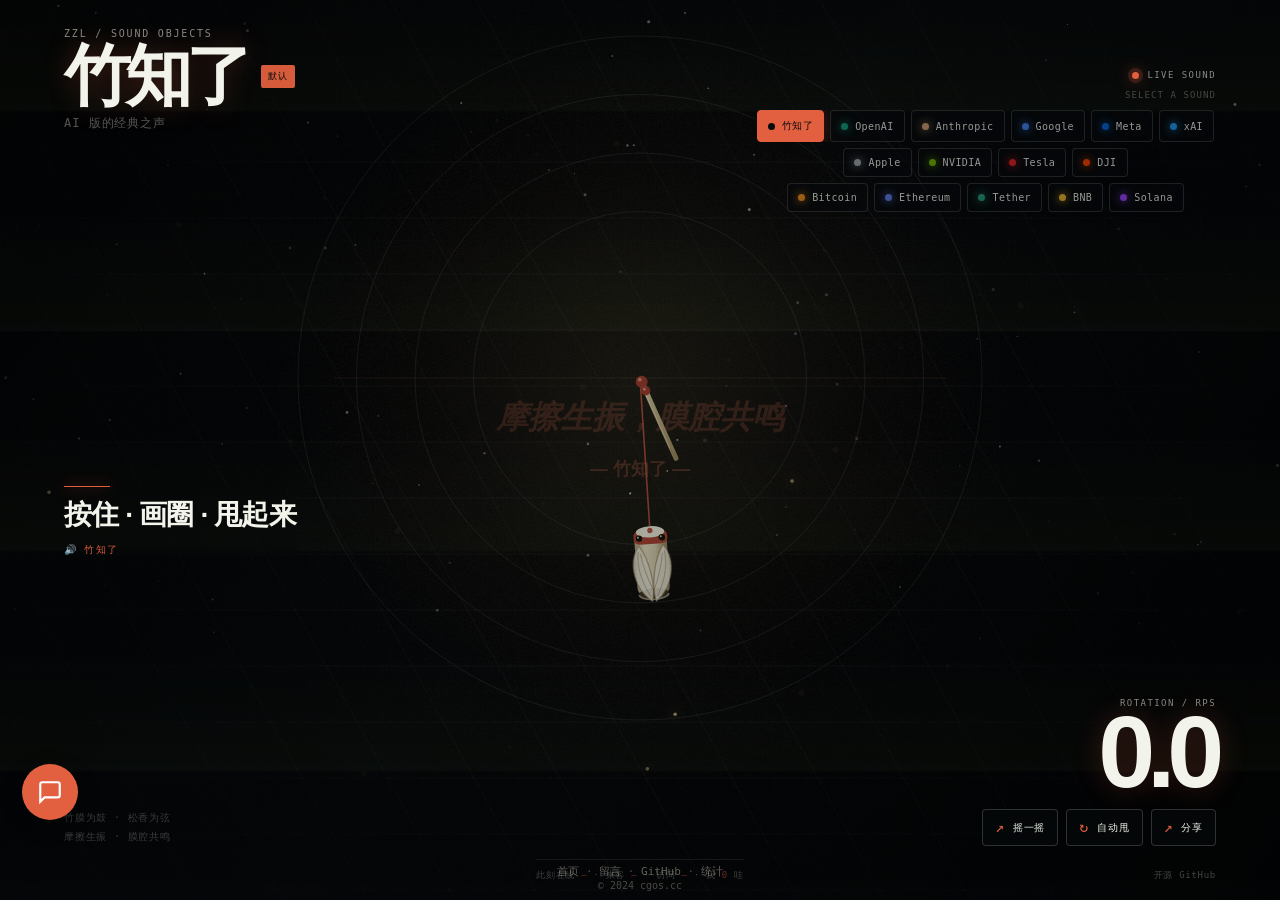
==== commit 1b4eec64: "feat: 添加 51.la 统计和统一底部信息 📊 统计功能 - 所有页面集成 51.la 统计代码 - 统计面板：https://v6.51.la/s/DXb51v7uEZ9wCB4  🎨 首页和" ====
--- a/zhuzhiliao-ai/index.html
+++ b/zhuzhiliao-ai/index.html
@@ -2363,5 +2363,19 @@
 requestAnimationFrame(frame);
 </script>
 <script src="../assets/chat-widget.js"></script>
+
+<!-- 51.la 统计 -->
+<script charset="UTF-8" id="LA_COLLECT" src="//sdk.51.la/js-sdk-pro.min.js"></script>
+<script>LA.init({id:"LHETeCfzp9s5E0UD",ck:"LHETeCfzp9s5E0UD"})</script>
+
+<!-- 游戏页面底部信息 -->
+<div style="position:fixed;bottom:8px;left:50%;transform:translateX(-50%);z-index:10;font-size:11px;color:rgba(240,230,210,.3);text-align:center;pointer-events:none;">
+  <a href="../index.html" style="color:rgba(240,230,210,.4);text-decoration:none;pointer-events:auto;">首页</a> ·
+  <a href="../guestbook.html" style="color:rgba(240,230,210,.4);text-decoration:none;pointer-events:auto;">留言</a> ·
+  <a href="https://github.com/wuxiumu/ZhuZhilLao-AI" target="_blank" style="color:rgba(240,230,210,.4);text-decoration:none;pointer-events:auto;">GitHub</a> ·
+  <a href="https://v6.51.la/s/DXb51v7uEZ9wCB4" target="_blank" style="color:rgba(240,230,210,.4);text-decoration:none;pointer-events:auto;">统计</a>
+  <br>
+  <span style="font-size:10px;">© 2024 cgos.cc</span>
+</div>
 </body>
 </html>
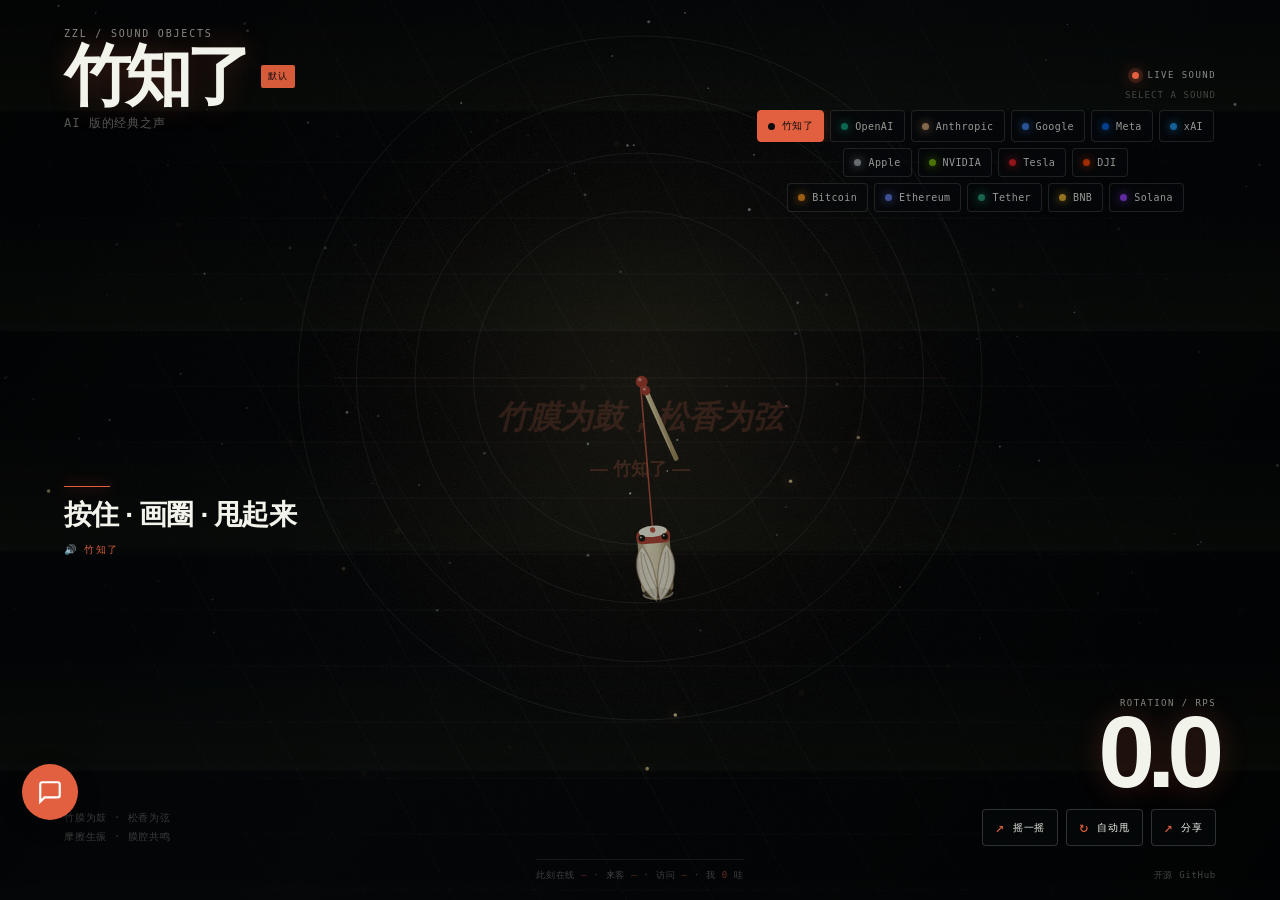
==== commit 7f153229: "feat: 底部版权信息可配置化 ✨ 新增功能 - 底部版权信息现在从 assets/config.js 动态读取 - 支持配置：版权信息、技术支持、统计链接、友情链接 - 首页和留言页底部信息统一从" ====
--- a/zhuzhiliao-ai/index.html
+++ b/zhuzhiliao-ai/index.html
@@ -2367,15 +2367,5 @@
 <!-- 51.la 统计 -->
 <script charset="UTF-8" id="LA_COLLECT" src="//sdk.51.la/js-sdk-pro.min.js"></script>
 <script>LA.init({id:"LHETeCfzp9s5E0UD",ck:"LHETeCfzp9s5E0UD"})</script>
-
-<!-- 游戏页面底部信息 -->
-<div style="position:fixed;bottom:8px;left:50%;transform:translateX(-50%);z-index:10;font-size:11px;color:rgba(240,230,210,.3);text-align:center;pointer-events:none;">
-  <a href="../index.html" style="color:rgba(240,230,210,.4);text-decoration:none;pointer-events:auto;">首页</a> ·
-  <a href="../guestbook.html" style="color:rgba(240,230,210,.4);text-decoration:none;pointer-events:auto;">留言</a> ·
-  <a href="https://github.com/wuxiumu/ZhuZhilLao-AI" target="_blank" style="color:rgba(240,230,210,.4);text-decoration:none;pointer-events:auto;">GitHub</a> ·
-  <a href="https://v6.51.la/s/DXb51v7uEZ9wCB4" target="_blank" style="color:rgba(240,230,210,.4);text-decoration:none;pointer-events:auto;">统计</a>
-  <br>
-  <span style="font-size:10px;">© 2024 cgos.cc</span>
-</div>
 </body>
 </html>
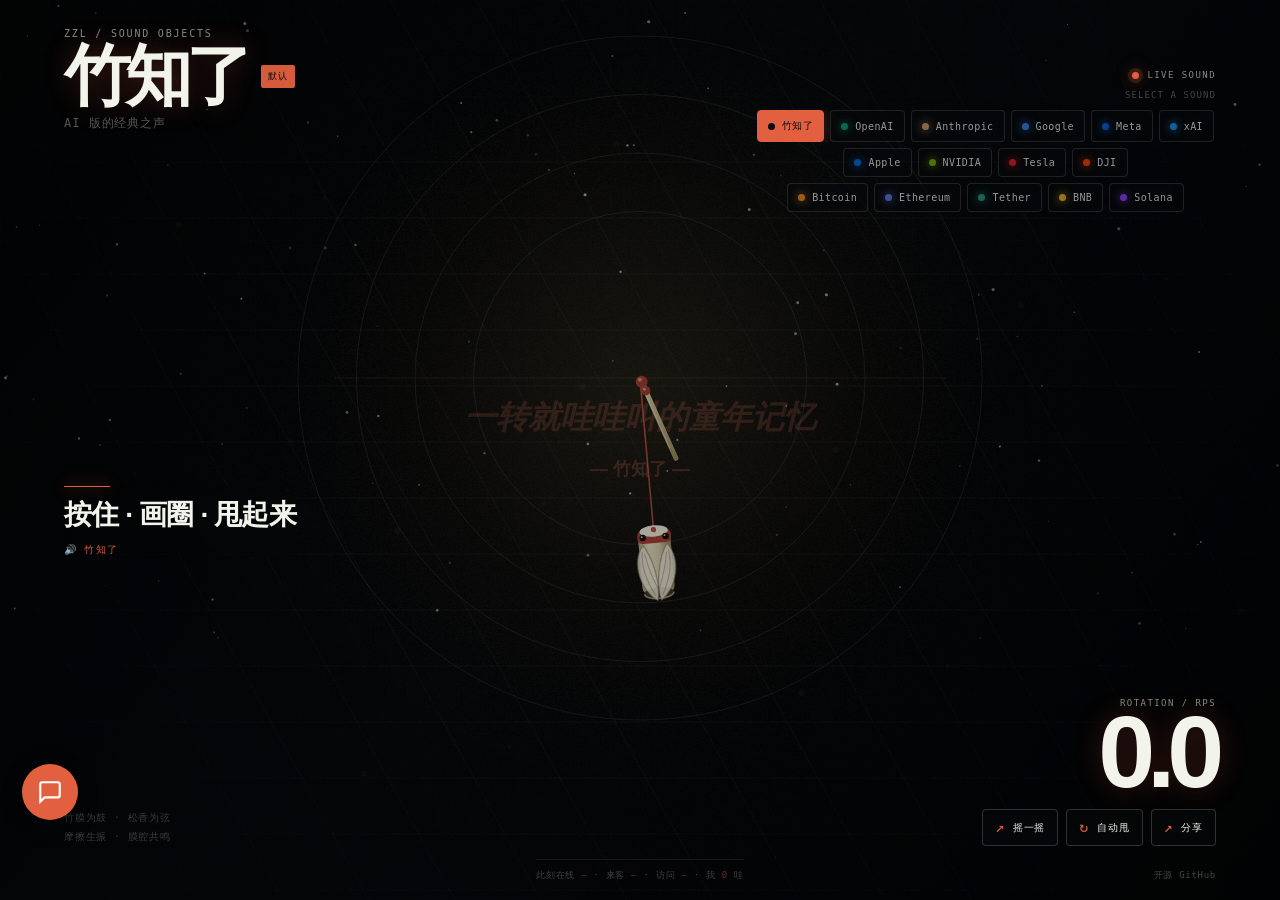
==== commit 78770166: "模块拆分" ====
--- a/zhuzhiliao-ai/index.html
+++ b/zhuzhiliao-ai/index.html
@@ -10,408 +10,10 @@
 <link rel="icon" type="image/png" href="[data-uri]">
 <!-- Privacy-friendly analytics by Plausible -->
 <script async src="https://plausible.io/js/pa-oEZRniEjfj65K-ac14UP_.js"></script>
-<script>
-  window.plausible=window.plausible||function(){(plausible.q=plausible.q||[]).push(arguments)},plausible.init=plausible.init||function(i){plausible.o=i||{}};
-  plausible.init()
-</script>
+<script src="js/plausible-init.js"></script>
 <script src="../assets/config.js"></script>
 <title>竹知了 AI 版 · cgos.cc</title>
-<style>
-  :root{
-    --ink:#0a1028;
-    --paper:#f0e6d2;
-    --accent:#e2603f;
-    --accent-dim:#b34a30;
-    --bamboo:#a8b06a;
-    --serif:"Songti SC","Noto Serif SC","Noto Serif CJK SC","STSong","SimSun",serif;
-  }
-  *{ margin:0; padding:0; box-sizing:border-box; }
-  html,body{
-    height:100%; overflow:hidden; background:var(--ink);
-    overscroll-behavior:none;
-    -webkit-user-select:none; user-select:none;
-    -webkit-tap-highlight-color:transparent;
-  }
-  canvas#cv{
-    position:fixed; inset:0; display:block;
-    touch-action:none; cursor:grab;
-  }
-  canvas#cv.holding{ cursor:grabbing; }
-
-  /* —— 竖排标题 —— */
-  .masthead{
-    position:fixed;
-    top:calc(26px + env(safe-area-inset-top));
-    left:calc(20px + env(safe-area-inset-left));
-    display:flex; gap:14px; pointer-events:none;
-    color:var(--paper); font-family:var(--serif);
-  }
-  .masthead h1{
-    writing-mode:vertical-rl;
-    font-size:clamp(42px, 7.5vh, 66px);
-    font-weight:700; letter-spacing:.32em;
-    text-shadow:0 0 24px rgba(255,170,100,.25);
-  }
-  .masthead .sub{
-    writing-mode:vertical-rl;
-    font-size:clamp(12px, 1.8vh, 15px);
-    letter-spacing:.5em; opacity:.62; padding-top:10px;
-  }
-  .masthead .seal{
-    writing-mode:vertical-rl;
-    align-self:flex-start;
-    font-size:11px; letter-spacing:.28em;
-    color:var(--ink); background:var(--accent);
-    padding:8px 3px; border-radius:3px; opacity:.92;
-  }
-
-  /* —— 声音主题切换 —— */
-  .theme-picker{
-    position:fixed;
-    top:calc(24px + env(safe-area-inset-top));
-    left:50%; transform:translateX(-50%);
-    z-index:4; display:flex; align-items:center; gap:12px;
-    max-width:min(66vw, 760px);
-    color:var(--paper); font-family:var(--serif);
-  }
-  .theme-kicker{
-    flex:none; font-size:10px; letter-spacing:.28em; opacity:.48;
-    writing-mode:vertical-rl;
-  }
-  .theme-tabs{
-    display:flex; align-items:center; gap:7px;
-    overflow-x:auto; scrollbar-width:none; padding:3px;
-  }
-  .theme-tabs::-webkit-scrollbar{ display:none; }
-  .theme-tab{
-    flex:none; display:inline-flex; align-items:center; gap:7px;
-    padding:8px 12px 8px 10px;
-    color:var(--paper); background:rgba(12,17,39,.46);
-    border:1px solid rgba(240,230,210,.2); border-radius:4px;
-    font:inherit; font-size:12px; letter-spacing:.16em;
-    cursor:pointer; opacity:.62; transition:all .25s ease;
-    touch-action:manipulation;
-  }
-  .theme-tab .swatch{
-    width:8px; height:8px; border-radius:50%; background:var(--tab-accent);
-    box-shadow:0 0 10px var(--tab-accent); flex:none;
-  }
-  .theme-tab:hover,.theme-tab:focus-visible{ opacity:1; border-color:var(--tab-accent); outline:none; }
-  .theme-tab.active{
-    opacity:1; color:#101323; background:var(--tab-accent);
-    border-color:var(--tab-accent); box-shadow:0 0 20px color-mix(in srgb, var(--tab-accent) 34%, transparent);
-  }
-  .theme-tab.active .swatch{ background:currentColor; box-shadow:none; }
-  .theme-tab.switching{ animation:themeFlash .42s ease both; }
-  @keyframes themeFlash{ 50%{ transform:translateY(3px) scale(.96); opacity:.35; } }
-
-  /* —— 底部提示 —— */
-  .hint{
-    position:fixed; left:50%; bottom:calc(9vh + env(safe-area-inset-bottom));
-    transform:translateX(-50%);
-    display:flex; align-items:center; gap:12px;
-    padding:11px 24px; border-radius:999px;
-    color:var(--paper); font-family:var(--serif);
-    font-size:15px; letter-spacing:.22em; white-space:nowrap;
-    background:rgba(14,20,44,.55);
-    border:1px solid rgba(240,230,210,.18);
-    backdrop-filter:blur(6px); -webkit-backdrop-filter:blur(6px);
-    pointer-events:none;
-    animation:bob 3.2s ease-in-out infinite;
-    transition:opacity 1.2s ease;
-  }
-  .hint .snd{ font-size:12px; opacity:.55; letter-spacing:.1em; }
-  .hint svg{ flex:none; opacity:.85; animation:spin 2.6s linear infinite; }
-  .hint.gone{ opacity:0; }
-  @keyframes bob{ 0%,100%{transform:translateX(-50%) translateY(0)} 50%{transform:translateX(-50%) translateY(-7px)} }
-  @keyframes spin{ to{ transform:rotate(360deg);} }
-
-  /* —— 右下控制 —— */
-  .panel{
-    position:fixed; right:calc(18px + env(safe-area-inset-right));
-    bottom:calc(18px + env(safe-area-inset-bottom));
-    display:flex; flex-direction:column; align-items:flex-end; gap:12px;
-    font-family:var(--serif); color:var(--paper);
-  }
-  .meter{ text-align:right; line-height:1.15; }
-  .meter b{
-    font-size:30px; font-weight:700; font-variant-numeric:tabular-nums;
-    color:#ffcf9e; text-shadow:0 0 14px rgba(255,180,110,.35);
-  }
-  .meter label{ display:block; font-size:11px; letter-spacing:.32em; opacity:.55; }
-  .panel button{
-    font-family:var(--serif); font-size:14px; letter-spacing:.3em;
-    padding:10px 18px 10px 22px; border-radius:999px;
-    color:var(--paper); background:rgba(14,20,44,.55);
-    border:1px solid rgba(226,96,63,.55);
-    backdrop-filter:blur(6px); -webkit-backdrop-filter:blur(6px);
-    cursor:pointer; transition:all .25s ease;
-    touch-action:manipulation;
-  }
-  .panel button:hover{ border-color:var(--accent); box-shadow:0 0 18px rgba(226,96,63,.25); }
-  .panel button.on{
-    background:var(--accent); border-color:var(--accent); color:#1b0f0a;
-    box-shadow:0 0 26px rgba(226,96,63,.5);
-  }
-
-  /* —— 首次开声引导(仅触屏 & 音频未解锁时) —— */
-  .unlock{
-    position:fixed; left:50%; top:26%; transform:translateX(-50%);
-    padding:12px 26px; border-radius:999px;
-    font-family:var(--serif); font-size:15px; letter-spacing:.2em;
-    color:#1b0f0a; background:var(--accent);
-    box-shadow:0 0 30px rgba(226,96,63,.55);
-    cursor:pointer; z-index:5; white-space:nowrap;
-    animation:pulse 1.8s ease-in-out infinite;
-    transition:opacity .5s ease;
-  }
-  .unlock.gone{ opacity:0; pointer-events:none; }
-  @keyframes pulse{
-    0%,100%{ transform:translateX(-50%) scale(1); }
-    50%{ transform:translateX(-50%) scale(1.06); }
-  }
-
-  /* —— GitHub 开源角标 —— */
-  .ghlink{
-    position:fixed;
-    top:calc(24px + env(safe-area-inset-top));
-    right:calc(20px + env(safe-area-inset-right));
-    font-family:var(--serif); font-size:12px; letter-spacing:.26em;
-    color:var(--paper); opacity:.5; text-decoration:none;
-    border:1px solid rgba(240,230,210,.35); border-radius:999px;
-    padding:6px 12px 6px 15px;
-    transition:all .25s ease;
-  }
-  .ghlink:hover{ opacity:1; border-color:var(--accent); color:#ffcf9e; box-shadow:0 0 16px rgba(226,96,63,.25); }
-
-  /* —— 本站实时统计 —— */
-  .stats{
-    position:fixed;
-    left:50%; bottom:calc(8px + env(safe-area-inset-bottom));
-    transform:translateX(-50%);
-    font-family:var(--serif); font-size:11px; letter-spacing:.14em;
-    color:var(--paper); opacity:.62; white-space:nowrap;
-    pointer-events:none; z-index:2;
-  }
-  .stats b{
-    color:#ffcf9e; font-weight:700; font-variant-numeric:tabular-nums;
-  }
-  .stats.is-loading{ opacity:.4; }
-
-  /* —— 左下注脚 —— */
-  .lore{
-    position:fixed;
-    left:calc(22px + env(safe-area-inset-left));
-    bottom:calc(22px + env(safe-area-inset-bottom));
-    pointer-events:none;
-    font-family:var(--serif); font-size:11.5px; letter-spacing:.24em;
-    color:var(--paper); opacity:.42; line-height:2;
-  }
-  .theme-note{
-    position:fixed; left:50%; top:calc(65% + env(safe-area-inset-top));
-    transform:translate(-50%,-50%); max-width:min(66vw, 460px);
-    text-align:center; pointer-events:none;
-    color:var(--paper); font-family:var(--serif); font-size:12px;
-    letter-spacing:.16em; line-height:1.8; opacity:0;
-    transition:opacity .4s ease; text-wrap:balance;
-  }
-  .theme-note.show{ opacity:.58; }
-
-  @media (max-width:640px){
-    .lore{ display:none; }
-    .masthead h1{ font-size:clamp(40px, 6.5vh, 58px); }
-    .ghlink{ font-size:10.5px; padding:5px 10px 5px 13px; }
-    .theme-picker{
-      top:calc(100px + env(safe-area-inset-top)); left:12px; right:10px;
-      transform:none; max-width:none; gap:8px; align-items:flex-end;
-    }
-    .theme-kicker{ font-size:9px; writing-mode:horizontal-tb; }
-    .theme-row{ flex-wrap:nowrap; }
-    .theme-tab{ padding:7px 10px 7px 8px; font-size:11px; letter-spacing:.1em; }
-    .hint{
-      font-size:13px; letter-spacing:.14em; padding:10px 18px;
-      bottom:calc(132px + env(safe-area-inset-bottom));   /* 避开右下控制区 */
-    }
-    .hint .snd{ display:none; }
-    .stats{
-      left:calc(12px + env(safe-area-inset-left));
-      transform:none; bottom:calc(14px + env(safe-area-inset-bottom));
-      max-width:58vw; white-space:normal; line-height:2; text-align:left;
-    }
-    .theme-note{ top:62%; max-width:76vw; font-size:11px; }
-  }
-  @media (prefers-reduced-motion:reduce){
-    .hint, .hint svg{ animation:none; }
-  }
-</style>
-<style id="visual-refresh">
-  :root{
-    --ui-ink:#080b0d;
-    --ui-paper:#f2f4eb;
-    --ui-muted:rgba(242,244,235,.55);
-    --ui-line:rgba(242,244,235,.18);
-    --ui-mono:"SFMono-Regular","Roboto Mono","Inter",monospace;
-    --ui-display:"Arial Narrow","Helvetica Neue",Arial,sans-serif;
-  }
-  html,body{ background:var(--ui-ink); color:var(--ui-paper); }
-  body{ font-family:var(--ui-mono); isolation:isolate; }
-  body::before{
-    content:""; position:fixed; inset:0; z-index:-2; pointer-events:none;
-    background:
-      radial-gradient(circle at 50% 42%, rgba(154,219,94,.12), transparent 26%),
-      linear-gradient(125deg, #080b0d 0%, #10161a 48%, #070a0c 100%);
-  }
-  body::after{
-    content:""; position:fixed; inset:0; z-index:1; pointer-events:none; opacity:.12;
-    background-image:
-      linear-gradient(rgba(255,255,255,.05) 1px, transparent 1px),
-      linear-gradient(90deg, rgba(255,255,255,.05) 1px, transparent 1px);
-    background-size:48px 48px; mask-image:linear-gradient(to bottom, black, transparent 92%);
-  }
-  .scanline{
-    position:fixed; inset:0; z-index:2; pointer-events:none; opacity:.12;
-    background:linear-gradient(to bottom, transparent 0%, rgba(191,250,103,.18) 50%, transparent 51%);
-    background-size:100% 220px; mix-blend-mode:screen; animation:scanline 9s linear infinite;
-  }
-  @keyframes scanline{ from{background-position:0 -220px} to{background-position:0 calc(100% + 220px)} }
-
-  canvas#cv{ z-index:0; opacity:.72; filter:saturate(.72) contrast(1.15) brightness(.88); }
-
-  .masthead{
-    position:fixed; z-index:5; top:calc(28px + env(safe-area-inset-top));
-    left:calc(5vw + env(safe-area-inset-left)); right:calc(5vw + env(safe-area-inset-right));
-    display:flex; align-items:flex-start; justify-content:space-between; gap:20px;
-    color:var(--ui-paper); font-family:var(--ui-mono); pointer-events:none;
-  }
-  .brand-lockup{ display:flex; flex-direction:column; gap:8px; }
-  .brand-code{ color:var(--ui-muted); font-size:10px; letter-spacing:.18em; }
-  .brand-line{ display:flex; align-items:center; gap:14px; }
-  .masthead h1{
-    writing-mode:horizontal-tb; color:var(--ui-paper); font-family:var(--ui-display);
-    font-size:clamp(34px,5.2vw,68px); line-height:.9; letter-spacing:-.09em;
-    font-weight:800; text-shadow:0 0 28px color-mix(in srgb, var(--accent) 28%, transparent);
-  }
-  .masthead .sub{ writing-mode:horizontal-tb; padding:0; color:var(--ui-muted); font-size:12px; letter-spacing:.08em; }
-  .masthead .seal{
-    writing-mode:horizontal-tb; align-self:center; color:var(--ui-ink); background:var(--accent);
-    border-radius:2px; padding:5px 7px; font-size:9px; letter-spacing:.1em; opacity:.95;
-  }
-  .brand-status{ position:absolute; top:38px; right:0; display:flex; align-items:center; gap:8px; color:var(--ui-muted); font-size:9px; letter-spacing:.16em; padding-top:4px; }
-  .live-dot{ width:7px; height:7px; border-radius:50%; background:var(--accent); box-shadow:0 0 0 4px color-mix(in srgb, var(--accent) 18%, transparent), 0 0 16px var(--accent); animation:livePulse 1.8s ease-in-out infinite; }
-  @keyframes livePulse{ 50%{ opacity:.45; transform:scale(.72); } }
-
-  .theme-picker{
-    position:fixed; z-index:6; top:calc(90px + env(safe-area-inset-top)); left:auto; right:calc(5vw + env(safe-area-inset-right));
-    transform:none; display:flex; flex-direction:column; align-items:flex-end; gap:8px; max-width:48vw; color:var(--ui-paper); font-family:var(--ui-mono);
-  }
-  .theme-kicker{ flex:none; writing-mode:horizontal-tb; color:var(--ui-muted); font-size:9px; letter-spacing:.12em; }
-  .theme-tabs{ display:flex; flex-direction:column; gap:6px; padding:2px; }
-  .theme-row{ display:flex; gap:6px; overflow-x:auto; scrollbar-width:none; }
-  .theme-row::-webkit-scrollbar{ display:none; }
-  .theme-tab{
-    flex:none; display:inline-flex; align-items:center; gap:7px; padding:8px 10px;
-    color:var(--ui-paper); background:rgba(8,12,14,.72); border:1px solid var(--ui-line); border-radius:4px;
-    font:inherit; font-size:10px; letter-spacing:.04em; cursor:pointer; opacity:.62; transition:transform .25s ease, opacity .25s ease, border-color .25s ease, background .25s ease;
-    touch-action:manipulation; backdrop-filter:blur(12px); -webkit-backdrop-filter:blur(12px);
-  }
-  .theme-tab .swatch{ width:7px; height:7px; border-radius:50%; background:var(--tab-accent); box-shadow:0 0 10px var(--tab-accent); flex:none; }
-  .theme-tab:hover,.theme-tab:focus-visible{ opacity:1; border-color:var(--tab-accent); outline:none; transform:translateY(-2px); }
-  .theme-tab.active{ opacity:1; color:var(--ui-ink); background:var(--tab-accent); border-color:var(--tab-accent); box-shadow:0 0 18px color-mix(in srgb, var(--tab-accent) 30%, transparent); }
-  .theme-tab.active .swatch{ background:currentColor; box-shadow:none; }
-
-  .hint{
-    position:fixed; z-index:4; left:calc(5vw + env(safe-area-inset-left)); top:54%; bottom:auto; transform:none;
-    display:flex; flex-direction:column; align-items:flex-start; gap:9px; padding:0; color:var(--ui-paper);
-    background:none; border:0; border-radius:0; font-family:var(--ui-mono); font-size:12px; letter-spacing:.05em; white-space:nowrap;
-    pointer-events:none; animation:none; transition:opacity .45s ease, transform .45s ease;
-  }
-  .hint-line{ width:46px; height:1px; background:var(--accent); box-shadow:0 0 14px var(--accent); }
-  .hint .snd{ order:2; display:block; color:var(--accent); font-size:10px; letter-spacing:.12em; opacity:.95; }
-  .hint #hintCopy{ order:1; color:var(--ui-paper); font-family:var(--ui-display); font-size:clamp(18px,2.2vw,28px); font-weight:700; letter-spacing:-.03em; }
-  .hint.gone{ opacity:0; transform:translateY(10px); }
-
-  .panel{
-    position:fixed; z-index:6; right:calc(5vw + env(safe-area-inset-right)); bottom:calc(6vh + env(safe-area-inset-bottom));
-    display:flex; flex-direction:column; align-items:flex-end; gap:18px; color:var(--ui-paper); font-family:var(--ui-mono);
-  }
-  .meter{ display:flex; flex-direction:column; align-items:flex-end; gap:5px; line-height:1; text-align:right; }
-  .meter-label{ color:var(--ui-muted); font-size:9px; letter-spacing:.16em; }
-  .meter b{ color:var(--ui-paper); font-family:var(--ui-display); font-size:clamp(58px,8vw,104px); font-weight:800; letter-spacing:-.08em; line-height:.76; font-variant-numeric:tabular-nums; text-shadow:0 0 28px color-mix(in srgb, var(--accent) 25%, transparent); }
-  .action-row{ display:flex; gap:8px; }
-  .panel button{
-    display:inline-flex; align-items:center; gap:8px; padding:10px 12px; color:var(--ui-paper); background:rgba(8,12,14,.54);
-    border:1px solid var(--ui-line); border-radius:4px; font:inherit; font-size:10px; letter-spacing:.08em; cursor:pointer;
-    transition:transform .2s ease, color .2s ease, border-color .2s ease, background .2s ease, box-shadow .2s ease; touch-action:manipulation;
-    backdrop-filter:blur(12px); -webkit-backdrop-filter:blur(12px);
-  }
-  .panel button:hover,.panel button:focus-visible{ color:var(--accent); border-color:var(--accent); outline:none; transform:translateY(-2px); }
-  .panel button.on{ color:var(--ui-ink); background:var(--accent); border-color:var(--accent); box-shadow:0 0 22px color-mix(in srgb, var(--accent) 35%, transparent); }
-  .panel button.pulse{ animation:motionPulse .42s ease-in-out infinite alternate; }
-  @keyframes motionPulse{ to{ box-shadow:0 0 24px color-mix(in srgb, var(--accent) 50%, transparent); transform:translateY(-2px); } }
-  .button-mark{ color:var(--accent); font-size:15px; line-height:1; }
-  .panel button.on .button-mark{ color:currentColor; }
-
-  .lore{ position:fixed; z-index:4; left:calc(5vw + env(safe-area-inset-left)); bottom:calc(6vh + env(safe-area-inset-bottom)); color:var(--ui-muted); font-family:var(--ui-mono); font-size:10px; letter-spacing:.08em; line-height:1.9; pointer-events:none; }
-  .theme-note{ position:fixed; z-index:4; left:50%; top:68%; transform:translate(-50%,-50%); max-width:min(45vw,500px); padding:12px 16px; border-left:2px solid var(--accent); color:var(--ui-paper); font-family:var(--ui-mono); font-size:11px; letter-spacing:.06em; line-height:1.8; opacity:0; text-align:left; pointer-events:none; transition:opacity .35s ease, transform .35s ease; background:rgba(8,12,14,.6); backdrop-filter:blur(8px); -webkit-backdrop-filter:blur(8px); border-radius:0 8px 8px 0; }
-  .theme-note.show{ opacity:.85; transform:translate(-50%,calc(-50% - 4px)); }
-  .stats{ position:fixed; z-index:5; left:50%; bottom:calc(18px + env(safe-area-inset-bottom)); transform:translateX(-50%); padding-top:9px; border-top:1px solid var(--ui-line); color:var(--ui-muted); font-family:var(--ui-mono); font-size:9px; letter-spacing:.08em; white-space:nowrap; pointer-events:none; }
-  .stats b{ color:var(--accent); font-weight:500; font-variant-numeric:tabular-nums; }
-  .stats.is-loading{ opacity:.46; }
-  .ghlink{ position:fixed; z-index:6; top:auto; right:calc(5vw + env(safe-area-inset-right)); bottom:calc(18px + env(safe-area-inset-bottom)); color:var(--ui-muted); border:0; padding:0; font-family:var(--ui-mono); font-size:9px; letter-spacing:.08em; text-decoration:none; transition:color .2s ease; }
-  .ghlink:hover{ color:var(--accent); box-shadow:none; }
-  .unlock{ position:fixed; z-index:8; left:50%; top:50%; transform:translate(-50%,-50%); padding:13px 18px; color:var(--ui-ink); background:var(--accent); border:1px solid var(--accent); border-radius:4px; box-shadow:0 0 34px color-mix(in srgb, var(--accent) 42%, transparent); font-family:var(--ui-mono); font-size:11px; letter-spacing:.08em; cursor:pointer; animation:unlockPulse 1.8s ease-in-out infinite; }
-  .unlock.gone{ opacity:0; pointer-events:none; }
-  @keyframes unlockPulse{ 50%{ transform:translate(-50%,-50%) scale(1.04); } }
-  body.motion-live .live-dot{ box-shadow:0 0 0 5px color-mix(in srgb, var(--accent) 25%, transparent), 0 0 24px var(--accent); }
-
-  @media (max-width:720px){
-    .masthead{ top:calc(18px + env(safe-area-inset-top)); left:calc(16px + env(safe-area-inset-left)); right:calc(16px + env(safe-area-inset-right)); }
-    .brand-code{ font-size:8px; }
-    .brand-line{ gap:9px; }
-    .masthead h1{ font-size:clamp(32px,10vw,48px); }
-    .masthead .sub{ font-size:10px; }
-    .masthead .seal{ padding:4px 6px; font-size:8px; }
-    .brand-status{ top:0; padding-top:2px; font-size:8px; }
-    .theme-picker{ top:calc(120px + env(safe-area-inset-top)); left:calc(16px + env(safe-area-inset-left)); right:calc(16px + env(safe-area-inset-right)); max-width:none; gap:9px; }
-    .theme-kicker{ font-size:8px; white-space:nowrap; }
-    .theme-tabs{
-      min-width:0; flex:1; scroll-snap-type:x proximity;
-      overscroll-behavior-x:contain; -webkit-overflow-scrolling:touch;
-    }
-    .theme-tab{
-      min-height:44px; padding:10px 12px; font-size:10px;
-      scroll-snap-align:start;
-    }
-    .hint{ left:calc(16px + env(safe-area-inset-left)); top:54%; }
-    .hint #hintCopy{ font-size:22px; }
-    .hint .snd{ font-size:9px; }
-    .panel{ left:calc(16px + env(safe-area-inset-left)); right:calc(16px + env(safe-area-inset-right)); bottom:calc(52px + env(safe-area-inset-bottom)); flex-direction:row; align-items:flex-end; justify-content:space-between; gap:12px; }
-    .meter{ align-items:flex-start; text-align:left; }
-    .meter b{ font-size:58px; }
-    .meter-label{ font-size:8px; }
-    .action-row{ flex-direction:column; align-items:stretch; gap:8px; }
-    .panel button{ justify-content:center; min-width:112px; min-height:44px; padding:10px 12px; font-size:10px; }
-    .lore{ display:none; }
-    .theme-note{ left:calc(16px + env(safe-area-inset-left)); right:calc(16px + env(safe-area-inset-right)); top:68%; max-width:none; font-size:10px; padding:10px 14px; }
-    .stats{ left:calc(16px + env(safe-area-inset-left)); right:calc(16px + env(safe-area-inset-right)); bottom:calc(12px + env(safe-area-inset-bottom)); transform:none; border-top:0; padding:0 78px 0 0; font-size:8px; white-space:normal; }
-    .ghlink{ top:auto; right:calc(16px + env(safe-area-inset-right)); bottom:calc(8px + env(safe-area-inset-bottom)); min-height:28px; display:flex; align-items:center; font-size:8px; }
-  }
-  @media (max-width:720px) and (max-height:700px){
-    .masthead{ top:calc(10px + env(safe-area-inset-top)); }
-    .theme-picker{ top:calc(100px + env(safe-area-inset-top)); }
-    .hint{ top:49%; }
-    .panel{ bottom:calc(42px + env(safe-area-inset-bottom)); }
-    .meter b{ font-size:48px; }
-  }
-  @media (prefers-reduced-motion:reduce){ .scanline,.live-dot,.panel button.pulse{ animation:none; } }
-
-  /* —— 聊天按钮让出右下控制区，挪到左下 —— */
-  .cgw-fab{
-    right:auto; left:calc(22px + env(safe-area-inset-left));
-    bottom:calc(80px + env(safe-area-inset-bottom));
-    z-index:900;
-  }
-</style>
+<link rel="stylesheet" href="css/style.css">
 <link rel="stylesheet" href="../assets/chat-widget.css">
 </head>
 <body>
@@ -444,7 +46,7 @@
 <div class="panel">
   <div class="meter"><span class="meter-label">ROTATION / RPS</span><b id="rps">0.0</b></div>
   <div class="action-row">
-    <button id="motionBtn" class="motion-button" style="display:none" aria-pressed="false"><span class="button-mark">↗</span> 摇一摇</button>
+    <button id="motionBtn" class="motion-button" aria-pressed="false"><span class="button-mark">↗</span> 摇一摇</button>
     <button id="autoBtn" aria-pressed="false"><span class="button-mark">↻</span> 自动甩</button>
     <button id="shareBtn" aria-pressed="false"><span class="button-mark">↗</span> 分享</button>
   </div>
@@ -463,1909 +65,11 @@
 <div class="unlock" id="unlock" hidden>🔊 点一下开声</div>
 
 
-<script>
-'use strict';
-/* ============================================================
-   竹知了 —— 传统玩具模拟
-   物理：甩杆(指针) → 绳系竹筒(质点, 重力+弹性绳+阻力)
-   声学：真实竹知了录音采样(转速驱动回放速率)；
-         解码失败仍使用同一段 AAC 原声
-   ============================================================ */
-
-// roundRect 需 Safari 16+/Chrome 99+，旧内核补一个 arcTo 实现避免整页崩掉
-if(!('roundRect' in CanvasRenderingContext2D.prototype)){
-  CanvasRenderingContext2D.prototype.roundRect = function(x, y, w, h, r){
-    r = Math.min(Math.abs(+r) || 0, w/2, h/2);
-    this.moveTo(x + r, y);
-    this.arcTo(x + w, y, x + w, y + h, r);
-    this.arcTo(x + w, y + h, x, y + h, r);
-    this.arcTo(x, y + h, x, y, r);
-    this.arcTo(x, y, x + w, y, r);
-    this.closePath();
-    return this;
-  };
-}
-const TAU = Math.PI * 2;
-const clamp = (v, a, b) => v < a ? a : v > b ? b : v;
-const FONT = '"Songti SC","Noto Serif SC","Noto Serif CJK SC","STSong","SimSun",serif';
-
-/* ---------- AI 公司主题：从 JSON 配置动态加载 ---------- */
-let THEMES = [];
-let activeTheme = null;
-let logoCache = {};
-
-// 加载所有主题配置
-async function loadThemes() {
-  const themeIds = ['bamboo', 'openai', 'anthropic', 'google', 'meta', 'xai', 'apple', 'nvidia', 'tesla', 'dji', 'btc', 'eth', 'usdt', 'bnb', 'sol'];
-  const promises = themeIds.map(id =>
-    fetch(`configs/${id}.json`)
-      .then(r => r.json())
-      .then(config => {
-        // 预加载 SVG logo
-        const img = new Image();
-        img.src = `logos/${id}.svg`;
-        logoCache[id] = img;
-        return config;
-      })
-  );
-  THEMES = await Promise.all(promises);
-  activeTheme = THEMES[0];
-  initThemeUI();
-}
-let themeNoticeTimer = 0;
-
-const themeNameEl = document.getElementById('themeName');
-const themeSubEl = document.getElementById('themeSub');
-const themeSealEl = document.getElementById('themeSeal');
-const themeLoreEl = document.getElementById('themeLore');
-const themeTabsEl = document.getElementById('themeTabs');
-const themeNoteEl = document.getElementById('themeNote');
-const hintCopyEl = document.getElementById('hintCopy');
-const hintSoundEl = document.getElementById('hintSound');
-
-function renderThemeTabs(){
-  if(THEMES.length === 0) return;
-  themeTabsEl.textContent = '';
-
-  // 分组：AI 公司（第一排）、科技公司（第二排）、加密货币（第三排）
-  const aiCompanies = THEMES.filter(t => t.category === 'AI 大模型' || t.category === 'AI 安全' || t.category === '开源 AI' || t.id === 'bamboo');
-  const techCompanies = THEMES.filter(t => t.category === '消费电子' || t.category === 'AI 硬件' || t.category === '电动汽车' || t.category === '无人机');
-  const cryptoCompanies = THEMES.filter(t => t.category === '加密货币');
-
-  // 第一排：AI 公司
-  const row1 = document.createElement('div');
-  row1.className = 'theme-row';
-  for(const theme of aiCompanies){
-    const button = document.createElement('button');
-    button.className = 'theme-tab' + (theme.id === activeTheme.id ? ' active' : '');
-    button.type = 'button';
-    button.dataset.theme = theme.id;
-    const colors = theme.colors || theme;
-    button.style.setProperty('--tab-accent', colors.accent);
-    const swatch = document.createElement('span');
-    swatch.className = 'swatch';
-    const label = document.createElement('span');
-    label.textContent = theme.name;
-    button.append(swatch, label);
-    button.addEventListener('click', () => setTheme(theme.id));
-    row1.append(button);
-  }
-  themeTabsEl.append(row1);
-
-  // 第二排：科技公司
-  const row2 = document.createElement('div');
-  row2.className = 'theme-row';
-  for(const theme of techCompanies){
-    const button = document.createElement('button');
-    button.className = 'theme-tab' + (theme.id === activeTheme.id ? ' active' : '');
-    button.type = 'button';
-    button.dataset.theme = theme.id;
-    const colors = theme.colors || theme;
-    button.style.setProperty('--tab-accent', colors.accent);
-    const swatch = document.createElement('span');
-    swatch.className = 'swatch';
-    const label = document.createElement('span');
-    label.textContent = theme.name;
-    button.append(swatch, label);
-    button.addEventListener('click', () => setTheme(theme.id));
-    row2.append(button);
-  }
-  themeTabsEl.append(row2);
-
-  // 第三排：加密货币
-  if(cryptoCompanies.length > 0){
-    const row3 = document.createElement('div');
-    row3.className = 'theme-row';
-    for(const theme of cryptoCompanies){
-      const button = document.createElement('button');
-      button.className = 'theme-tab' + (theme.id === activeTheme.id ? ' active' : '');
-      button.type = 'button';
-      button.dataset.theme = theme.id;
-      const colors = theme.colors || theme;
-      button.style.setProperty('--tab-accent', colors.accent);
-      const swatch = document.createElement('span');
-      swatch.className = 'swatch';
-      const label = document.createElement('span');
-      label.textContent = theme.name;
-      button.append(swatch, label);
-      button.addEventListener('click', () => setTheme(theme.id));
-      row3.append(button);
-    }
-    themeTabsEl.append(row3);
-  }
-}
-
-function applyThemeUI(showNotice){
-  if(!activeTheme) return;
-  const root = document.documentElement;
-  const colors = activeTheme.colors || activeTheme;
-  root.style.setProperty('--ink', colors.ink);
-  root.style.setProperty('--paper', colors.paper);
-  root.style.setProperty('--accent', colors.accent);
-  root.style.setProperty('--accent-dim', colors.accentDim);
-  themeNameEl.textContent = activeTheme.name;
-  themeSubEl.textContent = activeTheme.subtitle || activeTheme.sub;
-  themeSealEl.textContent = activeTheme.seal;
-  themeLoreEl.innerHTML = activeTheme.lore.join('<br>');
-  hintCopyEl.textContent = activeTheme.hint || '按住 · 画圈 · 甩起来';
-  hintSoundEl.textContent = activeTheme.sound || '🔊 竹知了';
-  // 显示描述和语录
-  let noteContent = activeTheme.description || activeTheme.note || '';
-  if(activeTheme.quotes && activeTheme.quotes.length > 0){
-    noteContent += '<br><br><em style="opacity:0.7;font-size:0.9em;">经典语录：</em>';
-    const displayQuotes = activeTheme.quotes.slice(0, 3); // 显示前3条
-    noteContent += '<br>' + displayQuotes.map(q => '• ' + q).join('<br>');
-  }
-  themeNoteEl.innerHTML = noteContent;
-  // 随机选择一条语录作为背景
-  if(activeTheme.quotes && activeTheme.quotes.length > 0){
-    const randomQuote = activeTheme.quotes[Math.floor(Math.random() * activeTheme.quotes.length)];
-    activeTheme.quote = randomQuote;
-  }
-  renderThemeTabs();
-  if(showNotice){
-    themeNoteEl.classList.add('show');
-    clearTimeout(themeNoticeTimer);
-    themeNoticeTimer = setTimeout(() => themeNoteEl.classList.remove('show'), 3400);
-  }
-}
-
-function initThemeUI(){
-  // 读取 URL hash 设置初始主题
-  const hash = window.location.hash.slice(1);
-  const hashTheme = THEMES.find(t => t.id === hash);
-  activeTheme = hashTheme || THEMES[0];
-  applyThemeUI(false);
-  resize();
-  // 监听 hash 变化
-  window.addEventListener('hashchange', () => {
-    const newHash = window.location.hash.slice(1);
-    if(newHash && newHash !== activeTheme.id){
-      setTheme(newHash, false);
-    }
-  });
-}
-
-const cv = document.getElementById('cv');
-const ctx = cv.getContext('2d');
-let W = 0, H = 0, DPR = 1;
-
-/* ---------- 玩具参数 ---------- */
-let ROPE_LEN = 150;       // 绳长 px（随屏幕尺寸调整）
-let AUTO_R   = 58;        // 自动甩画圈半径（随屏幕尺寸调整）
-const ROPE_K   = 2600;    // 绳弹性 (加速度/px)
-const ROPE_D   = 14;      // 绳径向阻尼
-const GRAV     = 1150;    // 重力 px/s^2
-const AIR_DRAG = 0.35;    // 空气阻力系数
-
-/* ---------- 状态 ---------- */
-const stick  = { x: 0, y: 0 };            // 甩杆杆梢
-const target = { x: 0, y: 0 };            // 指针目标
-const tube   = { x: 0, y: 0, vx: 0, vy: 0 }; // 竹筒(质点)
-const pointer = { down: false, id: null, lift: 0 };  // lift: 触摸时锚点上移量
-const auto = { on: false, rps: 0, phase: 0, cx: 0, cy: 0, tubeRps: 0, tubePhase: 0 };
-let interacted = false;                   // 玩家是否已上手
-
-function recenterToy(){
-  target.x = stick.x = W*0.5;
-  target.y = stick.y = H*0.42;
-  tube.x = stick.x + 8;
-  tube.y = stick.y + ROPE_LEN*0.92;
-  tube.vx = 34; tube.vy = 0;
-  prevTheta = Math.atan2(tube.y - stick.y, tube.x - stick.x);
-}
-
-let theta = 0, prevTheta = 0, omega = 0;  // 绳方向角与角速度
-let ropeDist = ROPE_LEN, taut = 0;
-let rps = 0, drive = 0, active = 0;       // 声音驱动量 0~1
-let audioLevel = 0, audioPulse = 0;       // 实际输出包络，视觉反馈跟着声音走
-let singTime = 0, hintGone = false;
-let idleTime = 0;                         // 完全静置的累计时长
-let revAccum = 0;                         // 手动甩的角度累计(每 2π 记一哇)
-let needSoundTime = 0;                    // "想出声却出不了"的持续时长
-
-/* ---------- 场景缓存(随 resize 重建为离屏层，避免每帧全屏静态重绘) ---------- */
-let bgLayer = null, moonBambooLayer = null, fgLayer = null;
-let stars = [], flies = [];
-let grainTile = null;
-let stickGrad = null, tubeGrad = null;    // 玩具渐变(局部坐标恒定，只建一次)
-
-function mulberry32(seed){
-  return function(){
-    seed |= 0; seed = seed + 0x6D2B79F5 | 0;
-    let t = Math.imul(seed ^ seed >>> 15, 1 | seed);
-    t = t + Math.imul(t ^ t >>> 7, 61 | t) ^ t;
-    return ((t ^ t >>> 14) >>> 0) / 4294967296;
-  };
-}
-
-function resize(){
-  DPR = Math.min(2, window.devicePixelRatio || 1);
-  // 某些 webview 布局前会短暂报 0，兜底成 1 避免 0 尺寸画布抛异常
-  W = Math.max(1, window.innerWidth); H = Math.max(1, window.innerHeight);
-  cv.width = W * DPR; cv.height = H * DPR;
-  cv.style.width = W + 'px'; cv.style.height = H + 'px';
-  ctx.setTransform(DPR, 0, 0, DPR, 0, 0);
-
-  // 移动端优先：小屏上绳更短、圈更小，拇指画小圈就能甩起来，
-  // 且自动甩轨道(绳长+拉伸+圈半径)不出屏
-  const minDim = Math.min(W, H);
-  ROPE_LEN = clamp(minDim*0.28, 90, 150);
-  AUTO_R   = clamp(minDim*0.11, 40, 58);
-
-  // 玩家还没上手时，窗口变化就把玩具重新挂回屏幕中央
-  if(!interacted) recenterToy();
-  else { target.x = clamp(target.x, 0, W); target.y = clamp(target.y, 0, H); }
-
-  // 旋屏/缩放后自动甩圆心重新钳制，避免玩具整体转出屏幕
-  if(auto.on){
-    const orbitMargin = ROPE_LEN*1.02 + AUTO_R + 36;
-    const marginX = Math.min(W*.49, orbitMargin);
-    const marginY = Math.min(H*.46, orbitMargin);
-    auto.cx = clamp(auto.cx, marginX, W - marginX);
-    auto.cy = clamp(auto.cy, marginY, H - marginY);
-  }
-
-  const rnd = mulberry32(2024);
-  stars = [];
-  for(let i = 0; i < 110; i++){
-    stars.push({ x: rnd()*W, y: rnd()*H*0.72, r: 0.5 + rnd()*1.1,
-                 a: 0.15 + rnd()*0.55, ph: rnd()*TAU, sp: 0.4 + rnd()*1.2 });
-  }
-  flies = [];
-  for(let i = 0; i < 12; i++){
-    flies.push({ x: rnd()*W, y: H*(0.45 + rnd()*0.5),
-                 vx: (rnd()-0.5)*22, vy: (rnd()-0.5)*12,
-                 ph: rnd()*TAU, sp: 0.8 + rnd()*1.4 });
-  }
-  buildBgLayer();
-  buildMoonBambooLayer();
-  buildFgLayer();
-}
-
-function newLayer(){
-  const c = document.createElement('canvas');
-  c.width = W * DPR; c.height = H * DPR;
-  const g = c.getContext('2d');
-  g.setTransform(DPR, 0, 0, DPR, 0, 0);
-  return [c, g];
-}
-
-/* 背景层：暗色声场 + 低对比网格 */
-function buildBgLayer(){
-  if(!activeTheme) return;
-  const [c, b] = newLayer();
-  const colors = activeTheme.colors || activeTheme;
-  const bg = colors.bg || ['#0a1028','#16204a','#43325a'];
-  b.fillStyle = '#070a0c'; b.fillRect(0, 0, W, H);
-  const glow = b.createRadialGradient(W*0.5, H*0.44, 0, W*0.5, H*0.44, Math.max(W,H)*0.62);
-  glow.addColorStop(0, (colors.glow || colors.accent) + '22');
-  glow.addColorStop(0.42, (colors.glow || colors.accent) + '0b');
-  glow.addColorStop(1, (colors.glow || colors.accent) + '00');
-  b.fillStyle = glow; b.fillRect(0, 0, W, H);
-  b.strokeStyle = 'rgba(240,245,235,.045)'; b.lineWidth = 1;
-  for(let y = H*0.18; y < H; y += 56){ b.beginPath(); b.moveTo(0,y); b.lineTo(W,y); b.stroke(); }
-  for(let x = -H; x < W + H; x += 86){ b.beginPath(); b.moveTo(x,0); b.lineTo(x + H*.55,H); b.stroke(); }
-  b.fillStyle = (colors.glow || colors.accent) + '12';
-  for(let i = 0; i < 28; i++){
-    const x = (i*73 + W*.17) % W, y = H*(.12 + ((i*37)%77)/100);
-    const r = 1 + (i%3);
-    b.beginPath(); b.arc(x,y,r,0,TAU); b.fill();
-  }
-
-  // 绘制企业文化名言
-  if(activeTheme.quote){
-    b.save();
-    b.globalAlpha = 0.28;
-    b.fillStyle = colors.accent;
-    b.font = 'italic bold 32px "Georgia", serif';
-    b.textAlign = 'center';
-    b.textBaseline = 'middle';
-
-    // 在背景中央绘制名言
-    const quoteY = H * 0.5;
-    const maxWidth = W * 0.85;
-    const words = activeTheme.quote.split(' ');
-    let line = '';
-    let lineY = quoteY - 30;
-
-    for(let i = 0; i < words.length; i++){
-      const testLine = line + words[i] + ' ';
-      const metrics = b.measureText(testLine);
-      if(metrics.width > maxWidth && i > 0){
-        b.fillText(line.trim(), W/2, lineY);
-        line = words[i] + ' ';
-        lineY += 42;
-      } else {
-        line = testLine;
-      }
-    }
-    b.fillText(line.trim(), W/2, lineY);
-
-    // 添加公司名
-    b.font = 'bold 18px Arial';
-    b.globalAlpha = 0.35;
-    b.fillText('— ' + activeTheme.name + ' —', W/2, lineY + 50);
-
-    b.restore();
-  }
-
-  bgLayer = c;
-}
-
-function buildThemeMotif(b){
-  const rnd = mulberry32(44);
-  if(activeTheme.motif === 'sea'){
-    const horizon = H*0.63;
-    const water = b.createLinearGradient(0, horizon, 0, H);
-    water.addColorStop(0, 'rgba(99,213,214,.16)');
-    water.addColorStop(1, 'rgba(2,24,42,.62)');
-    b.fillStyle = water; b.fillRect(0, horizon, W, H-horizon);
-    b.strokeStyle = 'rgba(133,232,228,.16)'; b.lineWidth = 1;
-    for(let row = 0; row < 7; row++){
-      const y = horizon + 20 + row*34;
-      b.beginPath();
-      for(let x = -30; x <= W+30; x += 24){
-        const yy = y + Math.sin(x*.018 + row)*4;
-        if(x === -30) b.moveTo(x, yy); else b.lineTo(x, yy);
-      }
-      b.stroke();
-    }
-    b.fillStyle = 'rgba(207,250,247,.1)';
-    b.beginPath(); b.arc(W*.78, H*.18, 26, 0, TAU); b.fill();
-    return;
-  }
-  if(activeTheme.motif === 'garage'){
-    b.fillStyle = 'rgba(239,181,79,.055)';
-    b.fillRect(0, H*.6, W, H*.4);
-    for(let i = 0; i < 4; i++){
-      const x = W*(0.08 + i*.31), y = H*(0.28 + (i%2)*.16), r = 70 + i*18;
-      b.strokeStyle = 'rgba(234,176,79,.12)'; b.lineWidth = 8;
-      b.beginPath(); b.arc(x, y, r, 0, TAU); b.stroke();
-      b.strokeStyle = 'rgba(234,176,79,.07)'; b.lineWidth = 2;
-      for(let tooth = 0; tooth < 12; tooth++){
-        const a = tooth*TAU/12;
-        b.beginPath(); b.moveTo(x+Math.cos(a)*(r-5), y+Math.sin(a)*(r-5));
-        b.lineTo(x+Math.cos(a)*(r+14), y+Math.sin(a)*(r+14)); b.stroke();
-      }
-    }
-    return;
-  }
-  if(activeTheme.motif === 'ice'){
-    b.fillStyle = 'rgba(185,235,255,.09)';
-    for(let i = 0; i < 13; i++){
-      const x = rnd()*W, y = H*(0.15 + rnd()*0.75), r = 12 + rnd()*30;
-      b.beginPath();
-      b.moveTo(x, y-r); b.lineTo(x+r*.72, y-r*.15); b.lineTo(x+r*.35, y+r);
-      b.lineTo(x-r*.6, y+r*.6); b.lineTo(x-r, y-r*.2); b.closePath(); b.fill();
-    }
-    b.strokeStyle = 'rgba(221,250,255,.12)'; b.lineWidth = 1;
-    for(let i = 0; i < 22; i++){
-      const x = rnd()*W, y = rnd()*H*.78;
-      b.beginPath(); b.moveTo(x-3, y); b.lineTo(x+3, y); b.moveTo(x, y-3); b.lineTo(x, y+3); b.stroke();
-    }
-    return;
-  }
-  if(activeTheme.motif === 'reel'){
-    b.fillStyle = 'rgba(215,239,132,.05)';
-    b.fillRect(0, H*.58, W, H*.42);
-    for(let i = 0; i < 5; i++){
-      const x = W*(.12 + i*.22), y = H*(.18 + (i%2)*.2), r = 34 + i*11;
-      b.strokeStyle = 'rgba(216,238,130,.14)'; b.lineWidth = 2;
-      b.beginPath(); b.arc(x, y, r, 0, TAU); b.stroke();
-      b.beginPath(); b.arc(x, y, r*.44, 0, TAU); b.stroke();
-      for(let tooth = 0; tooth < 10; tooth++){
-        const a = tooth*TAU/10;
-        b.beginPath(); b.moveTo(x+Math.cos(a)*(r+4), y+Math.sin(a)*(r+4));
-        b.lineTo(x+Math.cos(a)*(r+11), y+Math.sin(a)*(r+11)); b.stroke();
-      }
-    }
-    return;
-  }
-  if(activeTheme.motif === 'phone'){
-    b.fillStyle = 'rgba(159,200,255,.07)';
-    for(let i = 0; i < 6; i++){
-      const x = W*(.1 + i*.19), y = H*(.15 + (i%3)*.2);
-      b.strokeStyle = 'rgba(166,206,255,.14)'; b.lineWidth = 2;
-      b.beginPath(); b.roundRect(x, y, 46, 78, 8); b.stroke();
-      b.beginPath(); b.arc(x+23, y+86, 28, Math.PI*1.1, Math.PI*1.9); b.stroke();
-    }
-    return;
-  }
-  if(activeTheme.motif === 'mouse'){
-    b.fillStyle = 'rgba(157,232,183,.05)'; b.fillRect(0, H*.64, W, H*.36);
-    b.strokeStyle = 'rgba(157,232,183,.16)'; b.lineWidth = 1;
-    for(let i = 0; i < 10; i++){
-      const x = W*(.12 + rnd()*.76), y = H*(.2 + rnd()*.62);
-      b.beginPath(); b.arc(x, y, 12 + rnd()*22, 0, TAU); b.stroke();
-      b.beginPath(); b.moveTo(x-5, y); b.lineTo(x+5, y); b.moveTo(x, y-5); b.lineTo(x, y+5); b.stroke();
-    }
-    return;
-  }
-  if(activeTheme.motif === 'tape'){
-    b.fillStyle = 'rgba(255,211,122,.06)';
-    b.fillRect(0, H*.61, W, H*.39);
-    b.save(); b.translate(W*.1, H*.22); b.rotate(-.12);
-    b.fillStyle = 'rgba(255,210,117,.13)'; b.fillRect(0, 0, W*.8, 24);
-    b.strokeStyle = 'rgba(255,225,160,.27)'; b.lineWidth = 1;
-    for(let x = 8; x < W*.8; x += 18){
-      const h = (x/18)%5 === 0 ? 16 : 9;
-      b.beginPath(); b.moveTo(x, 0); b.lineTo(x, h); b.stroke();
-    }
-    b.restore();
-  }
-}
-
-/* 声场轨道层：以主题物件的几何/材质做视觉锚点 */
-function buildMoonBambooLayer(){
-  if(!activeTheme) return;
-  const [c, b] = newLayer();
-
-  // 新版场景不再使用月亮/竹林剪影，改为围绕玩具的声场轨道。
-  buildThemeMotif(b);
-  if(activeTheme.motif === 'bamboo'){
-    const cx = W*.5, cy = H*.42;
-    b.strokeStyle = 'rgba(240,245,235,.10)'; b.lineWidth = 1;
-    for(let i = 1; i <= 4; i++){
-      b.beginPath(); b.arc(cx, cy, Math.min(W,H)*(.12 + i*.065), 0, TAU); b.stroke();
-    }
-    b.strokeStyle = activeTheme.colors.glow + '24';
-    b.beginPath(); b.moveTo(cx - Math.min(W,H)*.34, cy); b.lineTo(cx + Math.min(W,H)*.34, cy); b.stroke();
-  }
-  moonBambooLayer = c;
-  return;
-
-  if(activeTheme.motif !== 'bamboo'){
-    buildThemeMotif(b);
-    moonBambooLayer = c;
-    return;
-  }
-
-  const mx = W*0.78, my = H*0.18;
-  const mg = b.createRadialGradient(mx, my, 4, mx, my, 150);
-  mg.addColorStop(0, 'rgba(247,232,200,0.32)');
-  mg.addColorStop(0.25, 'rgba(247,232,200,0.10)');
-  mg.addColorStop(1, 'rgba(247,232,200,0)');
-  b.fillStyle = mg; b.beginPath(); b.arc(mx, my, 150, 0, TAU); b.fill();
-  b.fillStyle = '#f5e9cb';
-  b.beginPath(); b.arc(mx, my, 30, 0, TAU); b.fill();
-  b.fillStyle = 'rgba(200,180,150,0.35)';
-  b.beginPath(); b.arc(mx - 9, my + 5, 6, 0, TAU); b.fill();
-  b.beginPath(); b.arc(mx + 8, my - 8, 4, 0, TAU); b.fill();
-
-  const rnd = mulberry32(7);
-
-  function stalk(x0, lean, w){
-    let y = H + 20, x = x0;
-    b.fillStyle = 'rgba(8,11,26,0.92)';
-    while(y > -40){
-      const seg = 80 + rnd()*70;
-      b.save();
-      b.translate(x, y);
-      b.rotate(lean);
-      b.beginPath();
-      b.roundRect(-w/2, -seg, w, seg - 4, w/2);
-      b.fill();
-      b.restore();
-      // 节上生枝叶
-      if(rnd() < 0.75 && y < H*0.95){
-        const nLeaf = 2 + (rnd()*3 | 0);
-        for(let i = 0; i < nLeaf; i++){
-          const side = rnd() < 0.5 ? -1 : 1;
-          const ang = side * (0.5 + rnd()*0.9) + lean;
-          const len = 34 + rnd()*30;
-          b.save();
-          b.translate(x + side*w*0.4, y - seg + rnd()*seg*0.4);
-          b.rotate(ang);
-          b.beginPath();
-          b.moveTo(0, 0);
-          b.quadraticCurveTo(len*0.5, -len*0.16, len, 0);
-          b.quadraticCurveTo(len*0.5,  len*0.16, 0, 0);
-          b.fill();
-          b.restore();
-        }
-      }
-      y -= seg;
-      x += Math.sin(lean) * seg * 0.4 + (rnd()-0.5)*6;
-    }
-  }
-  stalk(36, -0.05, 13);
-  stalk(86, 0.07, 9);
-  if(W > 700){ stalk(W - 52, 0.05, 11); stalk(W - 108, -0.08, 7); }
-  moonBambooLayer = c;
-}
-
-/* 前景层：暗角 + 胶片颗粒 */
-function buildFgLayer(){
-  if(!activeTheme) return;
-  if(!grainTile){
-    grainTile = document.createElement('canvas');
-    grainTile.width = grainTile.height = 128;
-    const g = grainTile.getContext('2d');
-    const img = g.createImageData(128, 128);
-    const rnd = mulberry32(99);
-    for(let i = 0; i < img.data.length; i += 4){
-      const v = rnd()*255 | 0;
-      img.data[i] = img.data[i+1] = img.data[i+2] = v;
-      img.data[i+3] = 7;
-    }
-    g.putImageData(img, 0, 0);
-  }
-  const [c, b] = newLayer();
-  const vig = b.createRadialGradient(W*0.5, H*0.46, Math.min(W,H)*0.35, W*0.5, H*0.5, Math.max(W,H)*0.75);
-  vig.addColorStop(0, 'rgba(5,6,16,0)');
-  vig.addColorStop(1, 'rgba(5,6,16,0.55)');
-  b.fillStyle = vig; b.fillRect(0, 0, W, H);
-  b.fillStyle = b.createPattern(grainTile, 'repeat');
-  b.fillRect(0, 0, W, H);
-  fgLayer = c;
-}
-
-/* ============================================================
-   声音 —— 真实竹知了录音采样（不合成替代）
-   ============================================================ */
-// 你提供的真实竹知了录音(AAC/m4a, 由 assets/zhizhi-reference.m4a 直接加载)
-const ZZL_SAMPLE = 'AAAAHGZ0eXBNNEEgAAACAE00QSBpc29taXNvMgAAAAhmcmVlAABgx21kYXQBKDgptkQUCYkBMTBE+jEOjAeiLjWVipvzvL1erzWVfPEwu8279TTJ/[base64]/NbH66CcOodOvqXPOcpslasScBjut9binjwp7UxAHK2x0vCZ89RO/tLxPYL62Q/WTfNDOfirzgCWJ8Q/j/mqbVYSUZo8mtk1CgGABvAJBSS1ZAIt52y0nNtULBDm7mC4VWhwEmOCoMRBsMRaIQ6Qg6QRaZvrJqm9SpTc6kQTdu69NXu6pNt6/X9pYafY8zSzTOXZhUZTNNVI+EUG86WNcm1uMjfvt6gCoXGzdUAQFjcFBUGtl3J24cW1ExC1KjKCFYyT1as7Q4gqpBlFSY87hRKVRutmV90kwk3LGVHdyUEAbkboDBvyKcybkiI+Na0TKrkgBwASw4ITZoGiBNphKAhDommXNc1xl5V860LyIXsdOt5l6Rd/4g8XA1k3k9W02ebzi0LPGqVlY8qB7L0lRrG69O87+kVgHpTbnMH3xfGiMSv+k/u1qh/v70L0nptwz0DhctoYrrw2OnchNnqXut11WObKuVvaNnVZ8k+4xV2HAVU+Wp8v7RrOOfbEIrDZULmgjBlDSBASjcAH5X9AcCyEXAAS44KmctW0Vam9Y13er1y13wrLLri63pt/2mlSoCoZ3i+RAtKSsVqkOMSa5DuHisZD6ePlQV/B3u1LsBVXFX5jOrufcrXjwtwLxIuB+pUIrwJUqJBQammzbDoBLgpn5+4oqHU7N9WiO6l9u2ihQKEM9aTAsQKJx3oWQsCgEZCNkg3AgI2tuOb0+o4AEwOCIoMAkUBCHRCXRCHRAEg6V5qZN8peSY1dQhbtq9L21Gb/2/o/zS2UtJ/B/IfKxRT8zs7HYr5jVoRDYbDH/nO02DF2GCnF8nhsxkNZMIoWn1y7bWagESZVz16OB0qITWBZ0qaP/82WnT9eTGKn5vWDogf8n/Bf8+S8BjAnOoXABVbphBDAvcyJHaN9zAgcABLDgqSIEWiEQDEOlEekVeXTvucE3dzJVyUq3vfFcaanPcYv/u1lKP1+CUBNK2P7xqijQ3yzTlXAhE0ICOlmiwuOzik9NYeJ/z4/ksNgJzt20v/jvsxjvHl/Mt6/He+85oaS6GAAgYoDrQ1NQYXXukvrO1bbtR00FaV4IbQpxzBmYAaB7VZwoFoE5sykLNOYhAkGAn4jCWxsWX0S59AA4BMjghVoUhpAQj0Qh0YB0oqk5blXKqaVeyWkT/TPl46vi++Gf5oWFKRa6LZxsN9BzgFBNDU3hMnI4o30Bz4fMHBrhc3BMc8UdkWzHOZM1956Gcdw+kckXrmpw6gnte/4Gl+T48OZxOPL58eXPgcHIAKJnr+v63e//QPWesABVSU7adABG/RCq5SBhJLzDCKSwoAwcBODgoiHo7BIzBEIDEYC0Qk0QB0QCFZN69dc1FTNFXRxv4dO2rmmqUtlLzhyCTujqxLQWaWQ5PgRV+C1bsySNUSU/Ueu83fsj5/mEm/7uyVf3+YV90EyqNS15u/s6ccoStaO2i1pnv+YMk1xLC9oOJRodkakGs19dfXFv978lzLr98LRRAEALZkInAAqvpABwBPDgVlnIjB0ShFWmAq/n2U3ffFSqshe+oBvBw81x41/5VJvgP4fb+SZwXWS5pfPXoT3/pqbMNk4Pt0A81cFPSeOQaXtvI/T/G/UH4d99j9123jtfCYC/nLAYUaUYrNk6KkfKma8VA0Jv2REJDfz7O1xwkkAQ224kACOnRGtQBLLlv0RC8QUmAFoK9YQ+lnAE+OBWWcS0ES6MRaQR6IAkEBL3rcR445XVXMpK1xvbR63H69b4stIG/LvrPx4MUKwK59XwqJ8aLd2gurybDe6fwfadVN7QI9MUGxmH3PjPui6g1Xc7RmBK9vD21mtjPYnZKVZKK0r9MSiuq2zQy3pmTDF/HlfcyLAabC+asYRAAAP0x2ACVAugvxz0kdPANg03AATg4GKJWHZzJAlGAxLohDqDcNHvreRS6tuuGs749ntW3fy6f+3/aH/IWPDkaCtgNR3d6ecuQvaHZUxccDyG+YJ+jeq9mnpZqWXp/sOOZrmROnSg0pGpk1rlzhSAmGREWO//uP/f/7mX2oIIYX7iB7ltQQWkLTLG/x/Fz4DlxcOaQBYgJMzZ/zdcAAFUCqxo3ALc5WBwBNjgYhFYlhocDROsA5TenO+K5q92JUukMfOa44yu/NOBr4aadRVqrf+TEWaT6BGvNbKLeno+K218M+PJ8qOk8o4TaLVDQMW75tkp9rry7sSgNMAW6nkZUbTYF5hHEbmXLUWnv1HpKIZ90fUIql/QBKfb6zCcl/ZkB7HXdcy9rOT8BRjgVdoVQB0Qh0gB0wEaRVG6RKXknN3Kpt48fv1M5tx/5f9oF/MVreYxsDKboDUbeVzXfNmt/wPRf67uXuhy8+KW0OMaKFv1vSVCfF922TZTXMAs4a3hsKU+25jWb3UYGAkQuoTlM5901NsejcznFdk0njwnLNMguhkiS6FCABzc2ocABSDgVVogSo0QhAQj0QhAWkAbz489rxFKitVfel1Jt7fHn6b0qXf/kFfV10+eZEXBV4BkuXMo7gqaO3DNmneyfDX/UHW9gu+TBa13b0RJ4FEP1dW7GjtxY6jbD+c1v+QzDyPJ3m2eNgBwcuDg4OY+fw5/p58h8ODgcz5vjwcORy48T4Pjw48+Bx4toAAp4L3CYRAAE13/+ERwBQDgVdngakE2kEOiEelASHLy7YkwupWNRWaq3lxqvbMo01Ae/t1eSxGioNlpFp/p0kR232PtifBZSwpvS4HWHlNGwJfvrO4YJ4BesC3TmC+p5eYaOds5tJnehgbYghZdA4sogFrqBmfTPxfHhz8HL5M2vrqgU/eeReJENfyh3ESgbBcArBaoknAABwAFIOCCmay0RDgEggHYAJ9UMq/eyVKiVaSh3P/t/rOf/L/xV0cKDl6TEKkIEMDcWp0K32c9Llg4vyzSeH57p747i2SEjhzP1/wefQzHC/e2QzcRRXLtU5SsSZ0kFI6RIPr42WiSEgSxlYK0Ej1t960VwQJ8CFq5Vorjec+QFXWLcoELW7DwBQjggiHoliYanAhBAWiEQCEOlATyphHZSUkzjIZ+HLtbOIsOF9dTx4tZhejTiAHh2eAh4azWgz6r/sjYDv8PVs7gqD2WB6h8A50yQ4TKPnOR+ozqHhAZ2uSi7rat779XvNyLW0KjFkWxOUcC25ixRSUhHT+8KjR3gAHkzu9P4xHABPjggRos8DUujEoCE2lAS/XkrnhW5MlS7qc8H97S6jrqqL/xnGFspcCfwSAnpAT8hzHJj8UGFI30Y9rOaG5mdYtrs7r/XEcNuNLjk0Xz0cflfi/KPPtQsUyv88LlABl35xEqrPUCCus3E1+5WeyJKBVylFQMDBhCuHwgC2gQvCNAVRAtkLUjQqWwAbZyQFLYZguuMEuABTDgURIs8EEjCMmkEOlEWjATrvhbc5km9YuSZOeLlSR1Or9vCTWmsgV5YKevOKdaWYAeUFJvUrNre3/YXcXHQt1sNjNH6qsg8y+v89/caKG4r1X8Vbgq6s9cLFlRYouKoFg4mYIW2n80qfrTpLpNUXFV2UQDHEh4hOG4CK9AEkSJfjrk1X4fJ1XDu4gbVgEbJH497xbwDBwFMOBWWZhmrUCIBaMBPjxwUevO5USkN6WSW7deW9zX3rqqB92V1Bm7upIX2dXunouddKajMMXoQfsD/gpWlLDRPiCT6LgNUcdBZBsjqbrUlMEbyIvJlfmg89gk1fX6POsSW3pginfk9JxNXNpYv6JggDFKcpdK4NDZAXMYEF0CyxPgBPDgVlmcTCELDEQCEWiEmiAJBAOlba5dHpKrSpWcTx7Xlb4PHy+rGl/8/3gv1SNdCBKBBczj3DR9KtDeg0nj2Zpi/cZcrvNLfXubeQu3EM4QXMMELVtP/cjNxMFSoF+NF9+NF9VVFtUwKqbbRBl+udWYZW5BaMIackYiJj39/fD8wCFQAAAFDFHFywyfoAC5meeVffwFGOBWUcyMJBCPSicDPKkMx2kqBeXDNHl1ftPvh0oHzbuJuYgKmKdCy5DXg2G703IOO/e4vq+kAx9Q2bX7P7J5Vq5i2KgbICrHTrj9b/4Jmmy6wTA4JUxZ6apsljCzm1N2/peb3NZwIjFVI4VH/vxuVADrS/oy0i1q2FgVAPFKFjyRAJeKXOK3TBwE2OBGUdSoMz6QRaMBaM3M0pu/SAq9tSSla61bu7rjWXmdS1sqaACBxwDqtugoY7D9/860CbtNmGDRip+Ha4jF1pWY9DX/c+i/SD6KmQ2MGPaOJTauOFPoRiXHl8XLjoBQUC4jc1fsV/M/Y9KAw/Wv73lHXCX9n7jeGPX/fBWk4jSAKSiBAKX67ZBRtJA+NtedmCph4ATo4EXZYGggCg2CItEIwEIgEI9EBFSiMzbcKlRJV1H117NTNNe0H5Lt9Yb+jfNx/MfSgPiKaY0duxLtDMrvLixVP0s4Iz1LC01xGJduvWZK2XkZblVO3b7EITKUqwqGIjeyZY79ly3RSqPEOqrFbea2Lkn2RKeinhTACX3guDzQt3y6JkAjbOAA7Sh/sUwcBOjgZdngRDYeiAghAQh0Qi0gET153DnXZdJKm12QG/qfyX1lfAv8/j1kESmJCRIQDioCZAwpxDRG9vDpORODrbhw5Q1NiCPT47ULTBxhNMUsrd3NteuptOyiNpMzPxTrH0wXrAgYZ15FuvCeScHM4rOyKFbeM7s6G7qEV/2ACsQCNM75ruAFMOBV2aBirSEEAkEBEHSAR7UTD31IlCVfOlXuzt1rr/bnO9SwfRfUiTUMHdCUcgr00N4ulINiHqfvLh9u+/tWzvaOh8wlcAkKvsW1LEyd7ams5Ea/fdUmEKXKky8N232eWhLfOHKE8ODFj+gwX24MUcsuMQIzdagABjL9KdKUvp42mlZ3E+GgbBwE8OBVWpT6IQgPRiHRiLTAOYYSokqJVHzt/zvPxu70l/9f+LCvv49xXXmTeYMjIVMUBii6mmDTlse39kSeFZg+veVnfspNAaLL35yPMbTBVJVAHTAIatxBYTLSVrSgl9kxFCGdZb1BNrxc6T6Mi2C9wrhEliSypEK5lwvMtj8MrC+60QDgBSjgcSJszCIhmAmiEoF0QBfHjqYUzcuitTLq6Utw0/WknAPv9se26Kozkb7i4GYGtoavKNQ1yD69zdSx9wp/BM0fIdF96bd0UeGoG38DfTN53JvfJoaQmp7kZbZJw4pepdCV0LfdVvvaOoW7BoAAtZvcIA27aURSSAFCmIxinATo4IIp7LBDSAhEAhHoxCA9EAV5e2XW6pZlyZrd5qly+ODvXOKAiNC0jAURtFK3vu5N1PpIkTVja+ZXkr9xZn0M6dj4vlLuvN+xvte5+f2rI6dS/oSXiC5YEDItEDG7k1vm5P0Lqt1A3e1zuE4Z3r1enwfgNJ2elCoAAj6pSiKKAAVa5wt9N2uIBVGDtpcABPjgRVqNYD0YkAekTIZK3rJl1LqZeReOmOfnnpL01wOg6uLcxc3QQ6Utmrici6CL5rjqY4NwX33q3wDf956npGqsrhzl/p8O7IrQVx5Q2QlSudeCSCrk4OMF6dcAJ+/3Hf//8/4DCaVwJ8ObDTXlSlFQAgdX0/ZACfIo4JQPEOgBEAAnwAUA4FXZoIJGIJNKIdGAdKd9Uznjm15e9K1mSp0kquLdl85V9a3NR/yOvp7+CcLDCO6lzNfxTg4HFMWH6F4tzxncWc5zNji19xfLgLJ15/b/P/qexrwc/tGXPwP2jbodttobRzTbnnnQO80qzYgFK5PkpzlZMW4cvDNXQEABAAAAIDNBkqZGd7gCWdFsot9kdgDehUWNRKCckBgQDBwE+OBhke0QRSaMSAMRaQBaIBEZN3y1itczQvvzzw//O0dVX+k/8v/TjBznxNphE2velbSuZpUwOK2o7x2lZ1d+4+CUdO5K3nx8cjttzqHnTV2pO9s0dkLnNBEvEy/cNuetXOurZ0Fq+xxPPMvuc0+SD5/Dk+HIARQ5fPlzcnPk5gAPgdwDdtv6dtPpanmy18G26QDgBPjgVlncuiM4CEOiAOpTepQyrzvyRTWXAc3pNczr/m7Zr/v/0dUK+i+9e26ucJoSOZ5/xC+evW2qWGRADTfSmxNpSHp/kmBBtiowyFIvS/9f1HZPGflz/kHf70DS19DmOYHhPBeF0PB5jbsA5vDOnwzvPdH8oO8mOA01QljzdP2S6YFeGMwFXSF3AATw4EZZ1UKdEIgFpCxuN32KuVk3q5VZ5HwuqOunHEWPORfrDwPla/anvMu0himt6bUkQSE+mmIYxzQBkH6PgXPvkX96e4o/c9TlOuXpBUti5JaBYGRmkzSe+ca8fRFzUVWeUxOgkxE2AAWkK2ahOitgAPRGoA/fJ4BNEABFaz98TfhV74JXAAAwlZ8PwvwE2OCBkZiUZDiMCaISaIQgZl+vO5lSd7upV1KqXV86p3z8aXuUJeqkujpL5JhRfFrFGwSulCPvXZ+13u/3Orwg9nMPnVMccTXtbF2VQwChxFDUCL82gLPfHKfNT5rTuGV+iIOzz/X/gmfHORaB+LAR6otl4kreDjTZfDJYC8f3+5LhOoBr9WvpaQJ3++vlwATw4FSxLKwhIohOAhCAxGA9Ge/wbc6ndaqVeRza29U9nV7adN0Off/1acdAJLFXm9skBWolw8ts1AC21DZkiqylMXNnQ3A48d83Td+A+gaZsatnsw6UeNu2NogzjyzMOOtm/fVenKMdLdTuVpQKiU8WnZKF7gA9OWdRAA2dIguDFhu6FwADt+q/AATw4GGibMwhGwxJohDoxDpAJogCqty6VXMQkysXoxR88ff6p1zfOuoHet+TwYGKrxF878fwNEeOQTNO4PA/vR+EZk1qg61bj8py4u6OurVH9p0JNkWuCFGPZ55fsyIDNNBKa+8hLnCCkM0I7DzI4mU60BABhSt7IUpa07EGuAAL10gr24jrs4AFCOBV2SiojRgLRCHSiHTL8cUu2/UWFKvfBUfF6+s/0Vk1V2rWhWPs4UlYyzZWi4FQqIjMdapCldW1bLgYE74t9N2HOewV3JSP6T0/PVXHI4GFUiCXy906lDkoDWkq7jAopit3LAvUAP+XkSZrnCUXjfRJpMLFjWWSZplnF3BjVgWZKY+ABPDgYomtCnEgE0oC0QD0SmWR4us1VWN3dSbl47Mkqp5wX7eoTlM6RO6HtwM0zNcol8hUfhdLfqZNBPC/ZOk0s3W4Lpnwz4f4a6QcqPxPPM8JGprYmB/LnD5fLkksZLG4sqLgmnnOffqbiz3Q5/Xw+XHnw48uZiTCV2cN/PTXrjhUHATY4GIh6Mw0OASDpADphFpkpzaqbZKukm+KhVvl1Ot1dR+s1nCCXZ5tt0j5X43g8B49WOb8w+DPLRy+9z3qeFIxmQ/U+W+mbH/vvWyvOqpt3tBQuWc3hmqB3Kl4hhC8sb9Zv6GDCPMTes/wVQC3/iQdLO/eHmsWnSfO4bIoAJtuf9tXAAUo4HESLOxSCwxMAtEAdEI9EBHxzqqm5V7sc9ELy8xOrcjuluuAfJ0tHG5/1XOSmOLOFE2ayNiDu5H53svwH+xiOhPI/rHNltSaD8/lvny0ALJu59O7y/snD8bUh/QiEcFBiEGp8iIT7F1W44gGNuGF4AHMEREUM8Kss6AAMqGDRFaO8AZ4pcAPnA4imeX50p7ulgAPJWoBwAUo4FUwrQpGEJ9IIQFowK4yrum0JiaNk1W643by5rznjigR9xdlQQO26d6+P3txwjvQOPXP9Qm3P3YX7fNEqBuHmn0f4L/J+ph86h13nQPKE3zlLGmt4N3hpzn/ntrMmbJtTzhwOPLRNrOHDkOfz4PiHFblRnnbkH1+t9FVQZ5hbQAN+cXBUs/r+UZ2mCkp8QAIwqCIfP4/lwAFEOBWWZhoURaQggIQ6kBr76K3VXu4qKRKTnT6vi/jjze+esvqC9+2U5i4IJRVYvn4o7EeqIuWoTevsPe2Xs+RbPtgO3PFTi8gjHtnZfo/X4r15/l03SXelLqbrEB9ia3HmzSzY3Vd1HZa25Br4Js8zBB6NU+uSIqvtkq3Zl5/IJBcMvAFUOBVsKywMzgLRCEBiXTvx4e2arfdXUIpWLky3dx581bOL624gP5clCIKlJewjTL98s8V08eH/gqRvfL0T0CN44uHsnvFle3RFri5QU+6I82GZU4Zr7TNszbMPsPudC4AHBVY/9f/p/4/r//+P+J3HcizXIcOi2lAK3p/SCm7qAjRLVJZ+gAd70o/HBwE8OBWWOiKZgiPSiTRCTSCcvh6p4uMkyTu9L8X5fM1evbOFzQ4TgPb5WduKFwVN1iwuRHVJDsEguK/3ecLZp+9lreDmNZGSkOIf3TrlcKRQnIixMzDbE4xYoCxRlZjjM8Nlcs9nGmg48dGpgFHQIhSq7tbZ4//yCFIxKAyeLyTdwAwIFI4wDwzVti42AOABODgVlnU+iEWiIICEeoAQ9eymzklS9yb6qpA5j78ffW1y9z/1/+A6+8x7ra0VA0emL+ReilJ2O02P9hqc2aDLQFLToI8t3U3OzY0172POPPAPZ8xx/Iw5RpdMTni3cxdkgceXD5/PmuYmVRq/0Z3/zOpi7/jpn8sTouQ1ogHYlMizpQFOOjaIAAcBRjgVlIQqiEgC0gl0YDe3z5tvNN7pdJmt1qK3xt069Zj4RqQVP/n3Lm95G5Rs6JfTDrwga1RWj7O3R/cZ/5kY9sxMckDe8H6vyWacc2os3qK9wegPHpgIxqDxt6tj3ne+eTQAN/l1u9IknDge49kd9XqQCRNFdfy/xu00AAKJ2JgBGai4ABIAOAFSOBV2eBKkBaIR6IRALTPxUoZW1WFN1NRvjHXx/hV3uS73oD7q666uvckYMNXluF7NaSLk3hXO5vOfp2xLi4um/kvM8aZ6mBzuPt3racZ8uKCTSC79s8zcWsD7UDztgBJYLHNz4nDjyfHl8OLic+HJx4/I4chBUgiqZTeIpSzIsgCQACQtYBYI3HABSDgVlmYSlFGkEeiAWjALo3bFNtVUm5l5qU3HTh0XXLpJ1QL8+sxiyyGkxxi2FWpmzmP91ZhzqHXW4INI/AB5Ca+09bj7PmYGWbVBVXf24lP8W+sX+m7TocSQM2RCxoLyYzfeYusRqce31zb+dvhBOGSdcEUIh4QiAVmAACQACsKdE4gHAUI4GGSLSg2EgxIAhLqVueKlU5ussukiVCsa/dXNu2X/7f8T/r/0gJNVV9J7JiPX6tgQwZMlSqtgKzxPoOoMlLbs8LG7KlKzE2FWqav2jpnXOZlQ4vaUDUrnlxigWKFNQwhmXrvrwhqmIOeF86iEstU3yIiX1/LOT98k7vHmgOkJuq1kolwafNRb7SO6ICVBKCVo64BGc7AF49J+JIIgNjhjhwE0OBjEWiwRRsIzALTCTSpU50ru+apKqJvirpitHdrP+v/pv7uHxUBbZ+0W788CBbhyNJhZEIKDEYfzOna+Pt5n4joRqfnTVrb2M95vNvMuqXsEL7psLL7n4C5HI+Py4OXPj8AovqqCrHLKr9Y321Y4hVf/hPW/33eywDAIgqsjVaBQKQJsDuACcFfpp2gDBwE4OBFWeCKURaIR6ISaMRaIBKmRh46reqVNVUq8vm37Jp/Onsz1quGoNI7nrusNSUK8ajE44JnhcxTkF836EmDmaZAxvbOZc3Jpxxpxr6T6tmHU+1ehhe27LLLDcMDzMD0LUL7nnuD5cD4jgcvk5/Di+PB8eA4cuZw4OfH48Bw+b5LQA9YBDCn/O893TFYAAFrgABmSpd/LtqkJgHABQjgVllgSFIgC0QCEICEOjEQC0YI5MqRe5eRKJj0f8/m7u64uxU9giInFkDZlLk+UCY3ee9hbUGqIEYthH2prfF/q1agpOqpSEo12CIB6LzgVGxnv//GlT+f6IUxBZVIAc6XDs6mPOY/+paFRrNanQS5SpqSYBAmCwCil0cyumy0BLgE+OBV2eBkPREHRAHRCEBiMBCLSnNjd5krVTesiogd61Pa/Noe2s4/3Fa+eqIuAQzlEoOlCuE1RKkPPWVgZx8OdUeNNYght8+O0GFybUcdcB785Ub2zZq28K4nFGiYL7GnhfkCPGWfpBB0n8TMJGaC4NuJp/G2XuLyTI9QA0ai0EXuK+kA4AUA4DZZ1NARJohDogCQdGI9GAl1UdH2ZWslazJRfHO+D1rr66+N72x1dDB8Z7LDyWMkdGkMUoN3ML19p/Bw9jv708wGq907NVC2n6/wgPPuUJj4zW8bA07Ek35S9TV3BglIAEoQtMopOrra8draP28Fo8zDD0Ziq8QUS648wAFQKtTSlBgACkqAHATo4EbRkEIkGIdEAhHoiDohHogIVMccxvxmm5qqZXErcBv6j/Tf3uto0tkyVgCCPi/GQWZ2agO/T3ElvefhTGE3DQum+zDwJcQpJTl3GCQeStfGPksmIISUShu9GwSywlANFXNjL9x1e2fz57adrTg1ZgK42KrTBxFAANji65NYPGAl1AGFTpKuGnAFCOBWWcSsEy6IRAIggEg6IQ6Z1VU05748JKl7ZL3xW3R68fU1ftM5u5di69/T2xOecCRtXp6FwbLHeYOW3pvkBinjlxiT41biUCue5V26evre6/Dr6XxJpSgvjx24KJ3Uln5wVK1VW53hfaGUvfYOLRE0ANB2c+i5c1wB+xyCYC6sXcD6hCBAjf2bh570/3PgBOjgVloEjBEujAQm07OeqUnd9xdLx3xudVzxv7vjXHnbSjV6gZ7+pSemoGzWG/ZFeMOMg50iZguNaXz4G47l125o2mxwvdKaMZ5j33es9xH2OeVywmZNC9KzTLwgdUKFAYLaqr8ssLaqMr/XScoCYh+vlgoAWAss8Vt8YEQAfm4Rs94ABAwcBPDgYRJtCIEWjEOkEWiEIGZmqZU3KQTCVeWynvmvj671TW0C55gfk0FJhpzQDCiqCVuyS/6N/FcreK3BoXJP3zPsU430NcPxWetaxhn2Kne54s+xoDjGU5/Y7nTrwsNO2UVhXwa576vDTw/nLa+XN8A+6JXm2OUnlplyiFZt4pzAAAg2FLqy+/bgBQDgRlmYYBQhC1IiAQhAeiAJbZpvMrVVJkVdSU+Zep5J92rseD0+j3U7VFwTzu1NfKDq6MI30vkEHN/mcdeI/DVU4XBJNz3v9d5DkbP2x8kdTZqfGSV8a6spcu1ncDdxzejehFZp7M5Ju9raD5Ezi5mxqJq3PinJAkAFguAxsWBfgAT44GGSLNAyGwxKBBIAhEA9Et6804PVIKk3dylLV9VNNukFDbVurN10CsBzMZNEq9BNySbeY/12rk9oh2rpTdrmw7vvdEnC0/Kevdp+jdi5Fm40YWWJYKu8oJOBAfU59WsigSsu70cDImqK1LbJwlQDukYQELO0I1tOK9JEb8/5bwC9/SQizkoANq8AKzSNMwlan/snC3ewOATY4GIiKK5mGJ9EIgFolDpklbvdXXNUlTNVL54pzIdHbb8djVS/9xefOT2YetmSVq9z7RUB9l0Zu3xq13SLZLZn9rmVtRxONtu1W/m7U5r3OS5PL2Nrbs37m1yzl7fH5WzlCJWztvAM7csMsAoxoDOi8AvDPLEAvAKl5ikwJFZ2xAAAkbUgAAyZtseFgBpvJWNcBOjgZllYyEEoDEmlAhMRk9/ObslSJUlUM1+uaO1Swd+9LNtA0DMgAhXKBwfOylVqeGToc5meO39R2AimGqVrRlUJMP/O57/F5Cd389UVFfzwytpWGeKigWWaZZ1rNa0KwbilPT/wXKEOCBbfMSz4GOV9NE8uFgCJff8gAJxJy7fnKwFjglcATVpAA4AFGOBVUOyQNSaIT6ITgPRumc6K31WVeWkyVb7ZNc3T/efhSiq4Cfhwz3O2ljRuARgoaW0ayse8POe/F6mmO3BRxobeP7GYNdV2LE+bParoD1nt7R5z3lXDuK3YZaac9C3y+DgOD4OLjy48g4fPj8Ry4ETkG2ECXde0f2oRCZPQQiqqAAVop1AKB4/lEAvtX2mkAFlpuAUI4DWwrLA0KAtIIwEJQMlDGX4tcqrq6qrW+tXOH14HA9p+C7P5gulu5RsIpd358S7H+GcSx8txtxq79P6p0euogL4/[base64]/FUG8AYLizUpxB9AnKfAAUA4EZZ3JAxFohIAtEJAMlsTcUqqaUk31k3H3xxc1x7GaGV3XwZVyaspP0lpVtOzTucE8Q5drAPO+MhW2w5Iv7yzdsfX9I9HUduutRfsTmauaczhd4282ei2NzkbOTsbtu9vBaX3nMPv2j720gYhec1tt+Db7SB10xvtM3DTMGrYCUUlFrV2/H8rTIFZy9PSlWGi6/jgAFpeDFkyVBQW21nZx48BQjgRlmgSlEmiEwCEWkAOicVN6byPEXlzGN6uNnsfjTXPT7v/X/i/9BbyXdg9Q148xfJvAcW9rnpZe06SGfIwDp/[base64]/Lf4P/x8fDgDpui1FL6/33LMQHINuLKrPtEoJgKXBZXrmLzVxSz2GvUAAYyq97koDETQ49UBicAFAOBWWc0gLRCEBCEBEEBCHTAUK5rTepmZEXlvfr73Htf/l/4A3hkwgSTZwjj3TWbBzpYPBcyb37Q/fZ8zNmy9QSTnX/Mv8ub5u4qgs3a195BXAucTlX+v/+rUoGwRrOaMIKNXv/4e7/7vW9Y1pFawh0I8K916zr3ohBSYAX/TTyEHPfs4BQjgRTDsrCRGkEWiEOiIIB0oCLrlxhm1qk3KiJD51d/Xnqc5Vau6oQXQviS3sbpuBvMdnHGn9vH7bh6HokFU+J+Ba4uCrlTbbD7g5tuVzbhtvG7kvaRvCuTh2hIPKGpTmnWwTzMW0Wm6AVyz+lf/5tEEyAOps9ktjDJEN/E+vON8Vvscu2fgETqwT8adIRZj1FW2wcAE+OCBKqzikCCLSiTSAFSVSbbVIjd1S0x9HZuU+GONZoH0zIzeNRI3Cw7Jm/TkBMcmL58D2i2OmdqYe3Yw3Tkq9sQzzpXMWwuL4K5XK2xioWUA3+6eynrkrfezooy+fXX3Pl9tD8NylfcMYsEwAErH0OABtK3oAHAE6OBWWaBGRgiLRCECCbRCLSPXttrFG8tKSmS73H7q/xSafvvbiaC//KddINVcRbBvfL023L0khy6jOmuxvx2Lm6AaQgtoD0NzNHUFz9NvN2FL2dIvLTTTF3vzXnNQPhKDJY7ju/kd6rLPH4BlUGNWcvgpMQ4drkREsCyqmKgLgglGta8wAbgflsAMHATg4IIyaIiQEIQEIQFohDoxCA9IvFRzr367qKsZaVNW7Z+My+NSBID90iemQ+ECtikOE4JD3KZdkh6W1yHH7O+UdiSZmGuteS1nnfR8r0Vw7PyTggn0DBAi+erp/CsyMWn+jqoXTVmeABJTDa+KGwlTjL6w4r1G197S9ia85ulrcATw4GGp2FZ2ChBLowJohDohCBlOesYMXVS1VqlHNvqT6fhWh7OxZ6xRrd0bO4LDLB/mLSWeg0H622B+e/F2kJyQSPuaJhd+AAmCYdj24LQgorWru7cbrLkWQ1fjwdx0zZZVwUaDf/C9RAT+0WZ5sD4dp9pul61OklQApiiVEAhWf48ABPDgYgmYdiojCQwB0YiAYm0gCc6pVRzrwuVUqTnVXVP7h7T42tPvpYv/xUGlwdY93SIp7wdifyezffvLbLvvMPeOarwzHedWEtfjL0/fVuhzjo9Q7jrocxfXjLdQ2S5TkXd8JkSAQUxfJfo2lkaqTFk15Wa8HshuMxQuCN46CQDqQmCHbmRgAE1Vu8uABQDgYRJYVlYYjQQiAWjARBAQi04BTvil45yC6mSm9XK297f7d8fjlx/5f+NA++xTz0TyxhUSayku3RyiSZTD1xjhAzSTzJOhfFe4XB4U99Jk8eGOCKNq/faVyos2aN3kU5zUUD8F5IpQj2iwiFNmFag0uEKr9e1+ugu0zDGDXirtWJDZ7f+ZYyRcBPDgVthodiYIjQTBARBAJBAWkAQh1C+y2MmVeF1Kpqo08eM37X31/6/+M6gnq/27YkGaKFVF3VcD05uC6s5GqEHXtQP0cFZr1dLZsHHoYp8F0ee99i7YbAGva8h1sTJ9I2knFdu02AsU1n/wPicPP7Q2bkNVQjerz4SuBqSKvFg65tmIk4AFEOBhIqzqoS6QS6IA6J7bTJl+OucXlzdqyaVNvLg7NumlpNf8gw65WahvGdZPIp0lUuzSacC5yJF+xtiwXrac2yzclsQVy8lcy/yJ+PrYcqWOFyUAfHj8Pnw+Rw58LpBAQWpdgcXN8Ofz+A+HP4c+Z8nDn8ePNwcOIcznxcgc1ACQAG7RlT9IBuw+j/TvEAAFLVummAWDLKABwATg4IEq6ORGGJgEIdEIdGBNEnN3zMv159ZaprFb4hK28uOHrxdZOtA07Vz50zndGrVtPpvr0rVr7uZeDerdslgqpxLp08QLVKH0nj+F2jv/eIKRPSLggRxwy0P62CQAdqlbVUVfozVTm1rEQPQ33tATEFMUeHVEESxr09jCoOUABT71zbQA19VL0UTj0tJ8TTH5fW/14AUo4FXSREhBFpBDohOBnt31uDvd1dF1nLi6inrxXX36OHdtBH2SrNS0uzdryAkBDIY41htFL4PwM/uT7aYPajL7g5PkfUvwf2lpp+0h0s7SgPhiJOAvCAwgPYszju8YAKW0XZp48YTdM3MBKqe2JagACeakakAAESV/6iMQC5xt0334BQjgRliopFYKBAJBAQj0gCEID0QB0SrimFertS83qlynU6dmXzX3pYqxpbqscbHcXtnnsqKmXHHX6b+LoQTT5/z6vVz186k22tS8Njcjl+o4zSKYcZupBQbCH69uDzBKFtyo0f7slmvtcmkDQRLE2XXP+J9YBBMASVy1QHHpaCBwBPDgNlnUaF0QhAQhAQiAQhAWiAWic63pjMZaEqqzqVMf0nxbn/GrDodO1naN0b5uS/mRouaJiTyTdAbbjTcdTAjc3tPW3J/M14dlbbbXHmvn2+4AiQ23AH8yfV2b3Es4FgkpiZLNB5PT2r9Z6lki+gMMBVrBAKzKO730b67x+Z2AqRwnUqkp9gOABOjgYhGYdlYRDYmjAQhAQnAwZUo3VIqIQR/1rz53S0G2aR52pW2jZNgCM7Kutsr9l39NWG0CLHB3LdX8azWvtK6u8IXFluBspCOWS24/O6217dUzlbtzY2Rv3fSPY9WjWymOOx4zuG+d7aJDHCXcQCWEhI8UqoEBKHRviBYUC4IgADxebUiACvaTQcAE+OBm2GiIbRCUBiMBCLRgLRLzVVVRXeaqKhEgOY0fy3T/2uvNA24yFDuyGhCQ3wAWyt4G9eaHwwb//T5u24KkwAdVtdoxl7+I5RtGGRMgjgmv8XDljm2SzwUr4Ay/uDUgG34Gk4sOzVUABHFAAQSpHq63FLgBpXlvjC1ZcwSOo4AE8OBhImzQJjiTRAMQgIggIRAU3MayqMl1lwIVmtvmv53rBGWpmfMU4bSuURadCqMDEwGyO2f95bBBt/8aTsDn3zjMEc3x3vKYfOr7g9O5IBTBl8sfTTlXXFDQKmwgT4oAkZ5VuT3ppVVMBniDmtOHpBQMWK1IMyIN3LMwg9t1YqeNy6AAE4TCkJ6/IJfglESIcAUI4FZZ4EJFCJdGAhLogFoyrVvTO5Euqknv1u9btXs8n10yNtNC+RLNjK8QY7DBHTxTNb8eoRPo8vweQaBHiyjn+7A8ybw8bozCr6wn8drXvDJPN16pHCn8Bi0ebhZaZec2Kcv7CZSkpI/A+D5vhyOFp0RUhUvVW1YY2ZMkIxWI+XhgI3AAEVgmAHAFAOBGWaBOUSgIQgMggHSALRgFVcc3vTc3Wskm1Sb63Vq9vh4VTzfQ8xmz4RlhYkfvrP5pQtcuXQWb+y89UMEI3trNbjcm8pPD2RoH1H95WYfZ3Fm/Q6a6f2kD7Lb8PE+02N/JNm7ftBu27du3kgUQ3m3yeg5fL211lqaYhwhdAVrwRFlE0wD/4zgpLl8ABTDgVlnYRkYIi0YB0QB0QlAz65sM3raUkxNtVrKeus66y/1Zlg/6zMTwArV0rOrliITMCyluHmH9VWIaXq6CNhlR1U0rcNKsOxNxUEDasj1bIPkTpVFIozf7dZaUtvowC/VEEStLZ6+u9zynl4fg1VCJHO1a3UxBVMRrwgAZaJCxOyICFHAE4OBhIqzOgTgIQ6ISAPRq54qpuK7aZL3K3bTNU6Ty8gdagsy0vmlEsH7Lr7jZhYyZTlyOTWvM7n5l0J7POZy5HMy9/G05m+hSJtP+pfoQTZ+/t3NjZt5LZt27xAAkgCRJydrf5t27k7t+/ZtbdreLhpaafcnBq4gAhh8yFwA01WBIPDIA3w/T36k8AAkMuHPwBPjgVlmYYjYRi0YB0YkAQi0YCWxebZx3Vsu9ysjgx9Suun35XpdQcY9HcRxKTEFacfhiC+xMDJzwy5KUlMW93H4SOgTJoNHcc7FnPwfg1wQRwfU/uGFV4Zd9/DhfljeABKonURrXPHLCiqq3HPDL8hbnfnmAW/yH/o/xu8lKMIFiENP7iIACIsIviVAHAAT44GIR6SQ2GQdIAdGIdEQQDqEq96b548MuZIrF2IF7cV1NfHNys1x/5/9J/uA0cJqCaCsFJ/9hOAcKYRTO45gr7p+TxzWNCyioPrFKX5hcTCjvCug3h71nSRXqcg2F8qYnDa4kikwelVpAZ1KfMbZCQnNkrcZrozwkLAZjL9ZdBsQAtCGKghvv4AUA4FZZmEI2EI9EIQEIdIIwFowE56oY3uSEm5SuFVT61x7fCVe7489i5pHx3xjBe6uYTROUexOvYuv3p2l092Z/2XMPNXhb+/uB440NBr18Y+uPHqlLpQ4724xVbf0oqlms32KutVVuOIY4BbnaFtuNVuGL6a791+dqlKRqBnACMVFp48VkAK1zg4AFGOA1MOywIhsTSifRCLRAN02QZWLmXkq0qz4x9cec6unOdcPNCvlv+v0VdniiWsRijJY1X/h2NqtAfS+xtxuek4vlzX9mCRTBmaku/o3jjptsCJ+5+swRVtGIntLdcZdoaHjHCgQciA8MVRidUKkOIFg2eTDadLEDDcKpTNKs8uDUBYEagQra0Uy4yLgBJ2eLtKmGPekwBwAE4OBW0VDMIRALRCjSARvVFKeFWVDei26e779LMryvQv28X0Z4cOWhkrpnaEd8fONY/GeK8F+Eayj9fS5HI5DaYICejgN7hIPG3UDpxOSxoi1rfJypW7myy9TJxxMbvqR1NNZkxILCJ3pDGFZgVBIIAC5KtGKJDcpyAAHhizg4BOjggaIoymYJBYIlAWjEICEOoScy8548XtDJJ35zVTuaR1zf+Od1/6/9DQKMmj3bAg6lmVy+wQHy4gjnE2hrexg6r8JoP6TROaP0NZr91FAJ/9/cj0vd45NOfPl8uYI+XycuPDhwRKLgGIX24W5435j+8KOyirLILaqMMAvQDqDhFTnAAGfT2ZyqELxbuFyTgATw4GGh2FRWERhhogDogEqbqJWT5u1TLopquJpVx+7xlWd9SLZU8Dnkglwe7y6QFVOVAJTwydAcIRCHrkhlmwbnYP1autt2Lbpqz+hZJ1mKDn0+WO/KSvm/v3oPOrJl4ptu2sSZO7PH/f5uomqgqFZo2tOH4fr+oFXuHmsIzxBJkgAAL1WACMQhLKDrCYJZ3OCIAOAFAOBW2WBifRAIQ6IRaMRAZ31kZDms4F5HcuTuP7X3/0q5zlLHHhDh6pjaFsDsxlOZ7L+Fo/N/eGLNIayWPu0R1tX8H4Hje2712P7BzZhPalIpJO3ytvtj67YXqEyFrfaZfeXunwKQd/O208Gqej2bZVmJs4GuXKoAI9BBGwAGy98XAAUA4GbZ1JohNoxEAxCBdErSiu+N3vSpkKvIJDWXx/jqy9aBkZY9wBAsAAcATyEIUxjNX9bfyE3zISCcy8Gu8OgzFoKXQts/reUt68o8tUQVxtrDV2nuWaY7SJHNBEznm1d8XLnycOXAHHicHHgoJFKgTuLPPAuKrXBIEKRKgAuLkRNwBPDgYYps0CEjCEWkIIDEIC1I8ecGcpJTW5XOtG4/Lu/i3/5//W//n/8HQFrO7XEfNgNVVHZNA1pcZrerfifkv3C1SSW4Z5np+PFV3xyrzR+68GquVA3tk+yyxBCy1BDD4WmIVXp2+en8b6rwDLDrqoF3hOAgwGNLCKSU1DhrwQnFuUaizBwE6OBiChhUVhCNBEIB6IBCHRCQCaJSihvs1uXUylcMt7vrjHCvrQi5K8eIKZ35uB+blZFsZ/b4H/58PozsyZFJtcNznabQm7Db9iy/XLQQg6iQ6fXm7AQt7LF47VJm5rXkRnSumy1AFiZqJYnUJm2vFQUJSlAAfCmPz5HMAJfx6p6cHATw4GZY6KqBHogDpRCAhDpUUnJmuakxrHNpL3rcPavvvD761r/2/8dAuC2xQFgxAgQAYodlAlBQiiI7FSqpg3Y7pkB+Em11IN8A2PQbLuaSfmHuF78owmNBhTkV4YMGsCZBaVC0QBMi77KhyVNTXo88+2Y0lUKGgbu2MovAFIyOlwAAujGSPUQMHAUA4EZZ1MJdEJAEJdKvd0oquVyozOb1asuj2v7+1b5tb4tqh5n02Qm3O3A/35MQr31hkuuMOM6S5t7W9Oy5zZN/FTnc3JPHmxI7vVrT5haMwMn6le1tl7trASAoFTXHm48zm4asXGGOWfHIXZwzZY0Ng4ACH/wLE0VAXv4yMaJcRRNLXsoRACFes8iFgDgFAOBG2UyoTSCIBiUB6RU3c3J4jnqi+a5a4XUA64t+CK/GSAx5PL1rtwiCbKtfUn7y752vuM/oa94w1dYLyqSJZc31fyjOJiugNKeK+FT3t/J/I+ow/q5yALyu1SoqHmrTiwoDLVBKcPUgcu24BD+caqnr1pwoACv82Rt5AC3eKZwFAOBiIizmnSAHRCQBEEA6MBIYTJyVLq8buJNx+X1x7V/NJftlA4owr4w7VVzsxJdfy/swym73iOtPn8eyD27Gy4NfYpv/k2r7I2q2dNYhIelvMmpRkF1mtJf4TrJwghmqtTPRTT9rwdM+zwpT/tcOK9OtXlQy0qAqEvRKYACWHK7fxwjI2E4w3cAE6OCCKijiRhKER6MA6IT6QBIxV1idrqCt8VZ3fD86v9X60pG7yBb6CeHPeOSvc0s3W/T22hm6mtuK4rq+6d5+eVeMw/2el6D/[base64]/arpRbKHEAbln+xwJ2Z23Uz9Bw1FziEjM5JzdMA3HQ0pjiQpnCkzPkMWlJF3f//5J2t2kUnYW9cLNbSSM6I7eGfHBL8j8Rkbxg7gaoi8oqdA6ZVdi8yZBDNqSDNXBwFCOBWWaBIgRAIQgLRCMBCLSJW+DDdLDLqKurnNfDs5tfDrTQbxjylNawMDv0YzGcdiY8+B9Lfg+iNredeb7G4ysr9T9f1Fvvozr/2r/vniNGUBOXmOSaIryZ6liVyjR7p72IbX1Mos+OAi/[base64]/h6635xbKkEnAHlU1MBjiOFuUkJt36g1GrJhnL/d7G+8f+llggrD4SOAS2H1/T9cuzo/DqUo2kAZoT3d4th0i1Qka/[base64]/q+B9/y+XgR/DyyQkIIIBbOUEWKAwAiSOMrEgJrU9kqAEIAFBCthnnrpohwAE+OBVsKzGRCCQB6QQ6IggZ3xVaK3zM1MkrJzrUyVj4d5zqpoMKvyhSshrriYRdldlrIPo251/0wflCRHV8225LOODkzRWSH/XugzdYTokaPU7bQRdF+5+Ptz+rXEapwn1B5M/TnDT9mTlupwpZyWt1/7T5XGQAAJGTzAaf8Z/DwUiRIi4BQjgVTDsrCEaDEOjAQh0QiAQk0QDZe+G0Od8UXsrnybf2r/H61a0eYGNr85aisQXgIebutzUz2lxbFdXeifj8b5EfsFnqM5i2V/s58396bKi+suyaZ+l/P2aX9bsVEcvrgt2miDj04Dr/SebcQXxWu82EsTSTAVXEhaUR9N1wAGmn4Lz5TAMHAUA4FUg7FQ2EI0GIwGItEIQHpgE56Uyib50qTZu9Sc2+525pf/v/2UHTDHiSukKkBA0MQedwNIRy1Yla4FPWtsKZ+6hshyHIvfW3oT2q4b7mkliFPUaXt5oTTKwndt2zOj//Qpy7wfptYAgGpDhznafe9PR65V2NMNZ+9RegA6e6NTDq4AE4OBFsKxUNSsIygIQgLRgIQgLSoU5utsq5hJzqRVZxns8LzXEq6HRPjXwVyoBhHNnQDRKxDf6bhvAOAwSYOMfFtvR+xSrj9bvs2BqLw/InPfu8vOZufbpjYuEmkQqsZSEQO4xqNF8yNod9Th1jq35HMnehIgmUvtMPZ0lxHCIodwrIU5sHAUQ4EUw7JA0MQwEIQEIwGIdO84pmqZyirqVvpDK1f6u6ddv/P/0mhb8IqPJJYHmnCa4SqmvmLVbVPF1Ju/nvo6F004Gw4NKy0TDt+1VkwMb5TY7BihvtvwomMKzB+Osbl8eOTV9JGAVJH4+rNbSwhv4ZuaiFkNAxgUCUAokk+bt284waLZqhdORmAHCqtKrXQMLgAUo4FZZ0IRNEIwIItU4mSlGJUmXWaJUx7ZSez7zrm6q7/8xTqddxEQsuGi3fVV/PpEbmcZIuC3Bb22B6x8r922JlyTg7JjWPP+EbRD/s5tCTwlhCJzuZwjjei+Nmp58s5EPNDN+tbevm1bJRJVPJ1q4sAQVaryXApcFQpYJUuE53/f9uAUQ4EWwrKwxGghFowCQdEI9EAhCA9E4VkOYzLEyVkain09vr6uPH2v68wVf0QUUXK5O3wlcpliLY57FqznabOTGivNw7djzQyh4joawq/1LiE3Va7ZudHlL2fuxc/pApvQXlUOq1PJeUcZDBqnUheB2CReK6WWeFbtj+i+CU9mlXAwAFAAEan+qbgpwBQjgVtlgYjYWkEOiEQCEOiEeiAbWaXmG91bLvDctb7p1ejzXUlPNBE9l3rA3BQV2l5u8f2YQau8s8Dsuy+L8cGoV8w905pkeyejs/7++BvbLxX37fyZtG0bTSJKaSOsIPaEZw0ssbiZugFxFrm/[base64]/vx2T9zD+ZsjMHNz9gOM2RNZr5Txt2le3Fd6a1/g++nCacgueWl7e5BeTft3bYKA6ejm6Onp3uXt3jdu6HTzc3gdHN4fP/6R/7gXkHAE1AkNTZkKAHATo4EZZmEI0GI9GIQEIdEIQEIQJoiqmY0r0tu7xuLulHxV/iarnj9Q/kfon3+6MXasBf6xpClC32Z9+TDAG/xf87l7JGSXhbZPSOb2/PdW5hkC+8T6R/8v5M17JYzoPnNwiSyD5xz7ImJh2JsM9OVVTOblp/xe3Fhr0ABy/h3uiCPx3gC7ac+AFEOA12dhKZBAIQgUR6cBFaVvjcc1piU5kuSHS3jL1/7/9tikuL6o8WO4w/SRkye2It7d8x9l601tWIOQ/XebKkDyCwTZukoW2qrmm/mltuuQvb7CcdvnV3V6EJFCLQUlK7jDczMsar07a9zbFe2NZBhgJiUEVSeVC0WcsARp2AAQvwfNHgAUI4FXZ2EhGFpAEIQIJtEA0y2De7iEyZoR/OOOg6f4wNdUN45iItkWJOjs26zVJtzAbefSFBB/buKw+fdQPy5PwOG1X9HtX/5ZHq3iWvVuWazTRqk2dxTJO9bnOxWFMBACjM2AtVPafXxmoruFaa6GR61pBxIgHW1QAbohMArsx3ZlwDBwE+OBCCezwQQsHRCYB6IQ6QQ6UUjbLmb6y5V5ecQObyRx/zl1K11xplAX+w+/p3dtTZGadc4lpdS+EujMuQg6+htL0AH7Q4qgF1NHd9cBy5uqXB7H9FgjjmrVu34O1czdNuYadC6Fhz8DoWXoX7N1sAoxztowzwX/hMmCShiI1XAAhwfTyqRA7T+GCEQwcBNjggqnsdEQ4lAWkEgD0QCc9MqOb7qQqSGWlVpbryq9qV52IUhq2MhiaWGuGrLb60bV5ZOOAznIkl+c5pvDuCNUPL+TyHR+R1WoZCmvsUUZChhnQ4L8e1uJIZNLWp8kwGO/Y3jPZYN+RxfLcUDXjHRmDP8cVBmUVJfT4b/07AAlg3PwkdiQKhqlVSALKnAUA4GXZaIwkEwhHohHohIA9EA1cVW9d69dVlxSSromD3l2/WPoUDBD74kJUIGUwvnAyYZGNCsO016ZyG++OA7HhdNfXNk6pz1lv1/Yf5H53QBXaduzTt76MaEKSzSK8NgshHIHwmxwmv7CLD0kCG/jJMBWawNJ8iZ2IiYhZoUkQPxXACACzaAAAVInv7AD9625DgAUA4EUw7JQlIKtEJQHogGq2Kleutrq1KlXVskanDtvWM1NrZYk8lHgEuEBtSOqtVLirQU8hsO64f11eB1XqKRPxNUdXxp3Rm2Qv+f53RFx6/6HAZkpIdvluwohQnhjK+GNxqyGzLlnV2i/BOsl/lWP99dPtXWCAXQpZwqRaBQ1o3iWpwC6CwAszhpKQC+K/HmmDy2/0DBwE+OBF2ehOYSaIQ6IBCPSgMrfGGVZl1dSVviirq3x566svFSgIGeBYbwwr2ZWLBkuZyLfLQ0rOQBYXS3GXWb/ZuH8qu7d+u/[base64]/KLxSVwQbDJxbWxHAktjWnhGqjE9xufXnZU4/LuW9OW+Kutl1zrK9mBrd31//9b3KLaq94F+WWX2yyxAPjz4ORw5iqywMOmBVeIJWrDfCJYANqNqkASLgqzLogALylGkuATg4GGpmHZoEJGEJtEItEIdOAlKm0ZN1Ju5lty0rLaPb69u/zL0586mhd876Z3yzqxsI/KaJMgowXtEAnllujx3sfwe9vRb0f7Jk0Up1hlyI83PLzPMtBWtJSnwwv7C9C21NF0TKi5Yqe8O/uvCrOjG2+3DAKraKqLw8DDILTRYuCQAAEwAqACk6QpmRfHgBPDgRdpVGiEYC0Yi0QhAWjObl05yGWjGRrFafnFtavItrzr/caU1xZEzDVdvx2WHoGrTmt6tvt6GSmGeOXGXWHY/l3hNjyPbf0H1z6PMNmhZX/MdzJL+nSPwL+zfq9eCR8g+YAAPk48HxA5uPDhzcOfHgAOAHEcOHJwcgKCP/wAUiCmPx3K6wD+MRMwcBPjgRUjssDUwm0Qi0QiAWlSiOVMrWazWRklXVKdHXXT0T6f9/7hxwEPFXAHrOZOVB3vF2PpNzmwyXx69gt1h7JvzL5jCsKX0WFdmX7dLppsjrQNDPteQ8+xCzDC+5ttzzmBwOQ4HEcTlz48OLk5g58/m+Dlwcjly4nwHM5vMAkoLgABFYAAFd8QAAKg4BRDgJdoJGiEOiEOiEuiAWiAS1Jec1al1FUiSj5qvi/v7aFuc8guqO0Ko0GNJ6J2S0neW7Is3tzyP3Ps/2XuvtfXGX+6+9plDwLuP699D/F16/Zi6/cU1bsix6pDd5N9oAWxtxtwVgrc4Rm/NQU0tbOowyAYKAXp5tVAAdgiADGUw1iAcBNDgYpGpCHEoC0Ql0gEKO5MrcqJUmONyTmRp2T9dk3moNv/+ua9npW5CLzIYk2YdHqQ9DhM4EyiG37Z4D/175jOG9R+K0JOpBexyiEj8g9hCBlX9WClnyATfQqse9efGwtaq0ZzP+DJy0yCkLzbCaKGUhlAA2xTREqPAEFAAAuhEHAT44GXZ2GhRHohHpBIBklFVVMqSoLy6kq48660/[base64]/IhxaHTox16pROF+1s+4aHca6gByCFMK4ALjXFAAtUVRqKYtW9G8wDH/fS4BTDgRUDsrDQYB0gkAQi0oE0TzMhlZeVJUqpKh8zjOOOKj61L7+LWydPPK5/xgDOnW812dAyJBJCatk9VY8oAYOYPJfhdW+W6ct+Tb+8o7D0nvb5WKXiYa3HFR95qUJ/5Fbp7VF51qT53sgnxacC4cYsgQ6ArpaZNS8qv08reAPrLeAcABOjgYYpsUDsKjFuiAOkEOmGCsPV3StcwycKi9Xo7q5rThqSuFsod/+QRXSq1m/FoZa0O8xGp6Gbe2do6G3FxdXIOj22QFquuuXt86/wycwTpPTqp319KcclRIKwLxQgtw2W07KmCYsrr23XnFlE6hJBb4FOpAjSdPytTnAADj7+cX9uABPDgRlmdGiE2jAQjAWkN3Vje6tUXu6nPSPyr3Fv8c78n3ag4olykzSOGvyx79qxmtrVFfXWDA79ooWJTTFJhbWuZvLkrjCveVNW1/tm/NM/o8FhVR4U4xUlXGckSksFsYM9DNPGiMeab53BxwnNELm9nphe1/wIVu3LQ+yc4gDyeQAA0dgACVI4Lwx24BOjgYSKs4kQYlAgh0QhAQi0QB0Sd8Eb516lsl451v2puacezzl7avWgfTqsYIFXrObs2ai94E7EsxFY+0Mekcu7ane4CvTXA9sXhe4sSarK1LVLd980CGBTwZVmFAXf9j/8j+5/4KoWh4WPT2z2rFIV5gr/2Ee4AJw8TyxSBt3fv7tgnygJ4MCgBwAT44GbRkEASEwSIJAEJdEA9GvdlHOvGSZNbVLmRj4TrlZ37+r/2F7/2wVJKAFCGAQJrqW6JDKeL/HRdS+7KZDyjU5xOfHjwUcvb8d+8uFd8xxavInkHAijBAtas05Wof8v994usGzOfVNjNs9/M4A7+HHPjovTJunlZCYHAA9Wp0AAnAB4z7WlAAAMyNNvpuAcABUDgRlmYQk0YhAojARBAOkAj74L3vVcll7ZTh+a1n+7xn75/+7/9g/x7yXuOWrqFdVqV9JrSwzWGPY1QApHgvJKWOrkqul6py/hE9ay7U8b03vjKGXuXhhVlafjw0Jw8JSg0Hj+NLVSz0EqW2yUAAvP5ff2pMckiv+cABQDgRlmYQjQTBE4CE2lASbsyYzxdqrWVlTUvI1ri8sy3p/+n/xdAXohhI09arM4v12oF708NLHRmfvb3XzBmBM4nLHM4ywUjQyK5+/ticqNv5y9barYQaXX1q3UE8GJKvgEijQwELCz1a0qOBVLpjFo4RmaxoJAmBWqMAqVUATK0/f9ZQbFQkvOjnTLVftIAqJuABSjgVlnc4kAwhAYhAWleRWWzu6uUvNouN1p7W5MXQV46LwZJgVDA699TNnEmCY/gvmeUMO7B1vmTHLlvTN0O1BzH+bLgfgnPx7xVcSdJe83uRf02QEUDGQAcjYHJ28rZvcrZs38vb5Nm/Zscvlbd4d5hSAZ0qJWJTsYeno6agHEMHATo4FXZ2EhGEIdGA9IASCAdGA9EmBUery4y6iEU/rn+N5X4uXfAfy/9x5wVODETeSy1IxVGKKixzMMi87q83b960/7THMUG/AmcrCKkl61mKQnSN5+TN5AjU/JDthkjecSDO6p3Pcdy0aj2bUR35QG8V48XVxO8v4YAvi3QFL9cHATo4EVA7JAnOJNEAhNpAFolShXLzy3pVqSrRUp8cf4cseZc1ocRTaL4Xm6QQhyfDTZ2bm7m74m7SC/HP7B+2M2USHP/[base64]/t97UJCYpfRFxhKcBwAUI4EZZmGgxKAxDohHowOTdznWU3LooujelT4dXGle8CNkrlYixNUKfHgL62acDid779N4815bwdF80886w7W0Zp/03Q/ve5rZgl+UnGWb2lPxyqwvkK+iLnpNM4Rc4LwedTKkdJXEUaH282Hlbr/FJYBurHc2M9/mAZ6f0gAQFZ9fBwAT44GEKWFYaKwlMAiCAhCBBMBU5urYpm7pJWSpWjXGkXsLbi9qym3N5Ngg3xe82cfy4HrBxemO9iXfn0FbdcY/[base64]/ba2WIJ+H4AKuakH40VYYOBmLedoxXOeUUuxXb9J9l1X6cCdsnEdtXB+fjUVWkJ3S2DHG/8lgaWW7w+A9k36pVZXL4wlZnKG56MoBRf4tU1BRSSvSCg05vj0vbM1uAABJV47ZxwycAE6OBiCVh2dD6QRgIR6MQ6ZKjJjJ4WxrKZqyBOuOHHWPMVddf9/+3AuTqihYV9OVBXYzr2IUAiSHZxGcl7qyUbqDurVBxdoLUiXR4l9txdy9C5keWGCMR4tlaY9rN58ntfK9PhQ8eHHh75z4p+zLeH/M9LpVC/rx+QABiw4sOFMWpi3J+HnbjSucAc7TeC+dwE8OBVMOywJDCPRgHSCLRCLRgI3ordt4lRKm7q03e3zqea3Pq8HtOBjHximKMLIjYc8EEo61rfDm+XgZlk0JeZIq2M2P3Y0Ly/kaYYHoj7pkfJM0hJq1gAEvAgb4ik5Z3OROq5aq1J2NhjhWUF/xNLuaEEm7m6ukaJ7a4UHcAKF5qxtxzLoQaf6AHABQjgRciswkQYjAYh0Qj0QBIIC0QCVYUzPHFquqqktVSvw7M1yp18QYZFERd3GPp2XnBexf3jlWT0TzZ6pyZcfY/2DTm9Bqo5Q/02BYGoS7hmxyOKavYjTOBp09GekshB08aZw2Cto43mKSkU+Vr24y1bf+YABZX397BTcOlv5TAAEibFhOeXgAT44FZZyNoxEAhCAhLpQGeOorHOtpdJRuXIBdY+8Vp/if+v/EG9/VxtcbozChc/CajTsXQBMcb17ZcqcPXOtvSfDTeM+M6zFEYc1ZR992jyprnUqhJDpkRRKF7e2j6OPhwAVtA5g60072SdJJTNXnZUNFpAAY/RBEBEI0xdP4MMQDgE4OBhmikKcBCICiUBaYzfFD343V5remb651Ga/WVKdh/3/44WytRGH5AKm78YQ9eVwn9+lToDt0bdhXeCu2kFkf+hHxk8Kx9H/J+ahV0Mj1ptxTBWwMunDh0av+EyJFpmmZyBMXa6DFzjT2ZlEKo2VZSgT1xte4EKWLVjnAQEEKoS++cBwATg4GGiLNAjYA9EJQFowElVvSsxRFL3ltG70066+NpkWLN3VJTCBSZxPZT196Zsl7QmmyCOWPeOg2H3/bfszkmPMGuN1bEw/NbiD/yZBObbehZebZhFQQRkQ73rv/T//57n//Tu93v//9f/0/rikgjVAVtmjlyagAae32HIbcpK/02gCIAqy+ISAcAE8OBmWWBoMiAHSCHRCXTAIzJM1nrrFjOGQNvuXPP618c6V4XXGgc2BowEYAoCqjSAi0v6NdpvDe06PK9tMPzGlvefNyuJvyFsfm/krUftG4/x+a8W8dnd7bM0mrr62UE98NDYn2hm3WXkHQLPaLEbz9xPXLcm62SMYEgXABVLYXAmmm/oAJU+4cAFCOAlMK0IYR6MQgISgTSCYYjkkqVhJYj5uea1V6+JcE71HQkQMb0uy8XORh4AhS8h7g4DoX23XDokrsfDNQa83fuJBnji/HWgv1GmjI+50rI+8qJYGGRUMXvZNC0irbZJrbOOBkmVbaotisfuoRQVCyyCFIUNvCwATinPZWdBRSd+Fwk18sXJPDfgBQDgRlnYSHEWiEOlEWoRl25VXNapcyrouK2er7/D/1//i5NV/+n/xWXB6BhOu5deq/BwcHZzUGTEuV8tXSERRxsYxdew/CzjRn1WrPk+89mYpoxwR68oY7aEzo7cKFDJVreE6UPbeXi/GrclZ3E4Xw4ZqB69awE4NKt4aLdkcsMdNVr9bKABT1eD10ABXrSONK3ABOjgRbCssDEcCEmkARBAOkAmiUo1yrm6rW7vd0m+ndw/PL2+ty9/QaZ3cXFM8LTd/C1TvKq3sqXj0QLv3w70z2G9Sm08V7n1LB437FnvjHmP2HoW/n3n4WWXra1u7qY3A9C6fKK+hhIUPPtt3LL/KbtoLffZ277n4H23QsErkCiFZ2CtqIdxj4l7CrgE4OBGWdziUCiPSAHSMq8mnasJjWUqSTnVNdD0NeUsaQ/uUydZV14n4m+RNMmXRwluLNXg3YfeP2zi1yuGOXIm5nSsuD8eM4585l8KVwuNmzA38nz7eWNuxQkWIVvN43njuU8Rs8nLbOTy9+3f43KbiYQlotMuhJMAIK+XxZXSUMuuEkwABfgE6OBVMOzIRhGXTiIBaICnOs1TZ2kpeSizd0fXmvM8U+80O72/PVI1Sl6OobGbegWw9//mKySlpj61+4nsSMBEs9NmKwhJh+fUzY66+bfUYvg0GYZpv86YhzjmdSZ87TJKCIyLvpM63BLJfZ/9b5TrME1r0sNzai8aqTwgAACSSXAFGOA2WZhIfRCbRCPRCECtY9u6bzj1cmNYKuD9vWq4X++cxrItlDiCeCv40U6ZEJ/D/751Rj3HzUu7q0COcCBs2RaqdKQ4fKjCjxGCeecIDr+nG5dVP9fl5gxoQB3eSFxkqnynjEfu0DIr4p9CuLWAai6QfSH4ZNuQB71I8j5bUNYC9FAAAt7UsgaJpe6Mw1gM0QX4BQjgVlmYRI0QCEuiAQhAWkX35q3ZvJJi8pVxVW+r9mse27/fJ/1DWepe1qkiAiL+FM/wURct21SzTriWR8BxLwyXhSGqNUw/jDOzOfKdWfF79gkF/fRG/eiwN4MVciZzhRj9ZV2N7qTWvfKznWoywQaSzholbAAWABgTolCgCYBoqbYQjwAFKOBW2ciIIyaQSaQA6V7TZdU3zLlVrJkJKVb18zr4Y7kedUsHz5/Dd1hU1MlHPsiV173+uPkzkjuTqS2/IcW7q8J4Tmndu7pqeOtWzuy/VdfKLkCMZ6XnVVrURlMptjaCaYGN2nQk7fcciD/8HRFcxEhFSbPq7NSf9U3Cts7USIoujTFRK9gDnsCAA4AE2OBhqqysIhMMg6IRaIRaMSALRANTBRN7hUjfCUf2U4vh8Zmh+Niuzvje7GxtVhjW+tv57Z9ZttFviqnb/[base64]/[base64]/K/RNAr/w277bTKfQTWteYm1btk5YO4jbq7ojD4p6uj08r53nc0uQnsjVRAWgwaGdH+CqYbQGu/1hZMXuRte/7esAe0AON8N7K8ABLDgpjEQYq0wn0yVKxurvv5VBV+cUaj/1qW/UyKwimsrU2j+COgUNDM2dSOKxOdV2SxLadbTradbMTbwZQFGFTIjTSAAjQ+uJDc4XwKr8FVrpaWHKbBTCgjMZZrJy8ifouIICDBviZYXZIgDBfEYqHMAAei9L5F6AAxFcDgAABeRtb292AAAAbG12aGQAAAAAAAAAAAAAAAAAAAPoAAAP/wABAAABAAAAAAAAAAAAAAAAAQAAAAAAAAAAAAAAAAAAAAEAAAAAAAAAAAAAAAAAAEAAAAAAAAAAAAAAAAAAAAAAAAAAAAAAAAAAAAAAAAACAAAE3nRyYWsAAABcdGtoZAAAAAMAAAAAAAAAAAAAAAEAAAAAAAAP/wAAAAAAAAAAAAAAAQEAAAAAAQAAAAAAAAAAAAAAAAAAAAEAAAAAAAAAAAAAAAAAAEAAAAAAAAAAAAAAAAAAACRlZHRzAAAAHGVsc3QAAAAAAAAAAQAAD/[base64]//[base64]';
-const RECORDED_RPS = 4.0;      // 录音里玩具的甩速(圈/秒)，由包络自相关测得
-let AC = null, au = null;       // au.mode: null(加载中) | 'sample' | 'native'
-
-// 音频心跳：iOS 从后台切回后，上下文可能"状态 running 却无声"
-// (currentTime 停走，输出管线已被系统回收)，这种僵尸只能拆掉重建
-let acTimeLast = 0, acAdvanceWall = 0;
-let acRebuilds = [];            // 最近自动重建时间戳：限频，防拆建循环
-let sampleBytes = null;         // base64 只解一次，重建时复用
-const AUDIO_SYNC_RPS = 0.78;    // 精修样本已去掉前奏，画面刚进入甩动就起声
-const AUDIO_SYNC_ACTIVE = 0.055;
-function audioStalled(){
-  return !!AC && AC.state === 'running' && !document.hidden
-      && acAdvanceWall > 0 && performance.now() - acAdvanceWall > 1500;
-}
-
-function stopVoice(){
-  if(!au) return;
-  try{ au.sample?.stop(); }catch(_){ }
-  try{ au.native?.pause(); if(au.native) au.native.currentTime = 0; au.native?.removeAttribute('src'); au.native?.load(); }catch(_){ }
-  au.sample = null; au.sampleBuffer = null; au.native = null;
-  au.nativePlaying = false; au.nativePrimePending = false; au.loading = false; au.mode = null;
-  audioLevel = 0; audioPulse = 0;
-}
-
-function startThemeVoice(fromGesture){
-  if(!AC || !au || au.mode || au.loading || !activeTheme) return;
-  if(activeTheme.audio){
-    const owner = au;
-    const theme = activeTheme;
-    owner.loading = true;
-    fetch(theme.audio, { cache:'force-cache' })
-      .then(res => { if(!res.ok) throw new Error('sample '+res.status); return res.arrayBuffer(); })
-      .then(bytes => AC.decodeAudioData(bytes))
-      .then(buf => {
-        if(au !== owner || activeTheme.id !== theme.id) return;
-        owner.loading = false;
-        startThemeSampleVoice(buf, theme, fromGesture);
-      })
-      .catch(() => {
-        if(au !== owner || activeTheme.id !== theme.id) return;
-        owner.loading = false;
-        startNativeThemeVoice(theme, fromGesture);
-      });
-    return;
-  }
-  const owner = au;
-  owner.loading = true;
-  try{
-    if(!sampleBytes){
-      const bin = atob(ZZL_SAMPLE);
-      sampleBytes = new Uint8Array(bin.length);
-      for(let i = 0; i < bin.length; i++) sampleBytes[i] = bin.charCodeAt(i);
-    }
-    AC.decodeAudioData(sampleBytes.slice().buffer,
-      buf => {
-        if(au !== owner || activeTheme.id !== 'bamboo') return;
-        owner.loading = false;
-        startSampleVoice(buf, fromGesture);
-      },
-      () => {
-        if(au !== owner || activeTheme.id !== 'bamboo') return;
-        owner.loading = false;
-        startNativeVoice(fromGesture);
-      });
-  }catch(_){
-    owner.loading = false;
-    startNativeVoice(fromGesture);
-  }
-}
-
-function ensureAudio(fromGesture){
-  if(AC && (AC.state === 'closed' || audioStalled())){
-    const now = performance.now();
-    acRebuilds = acRebuilds.filter(ts => now - ts < 60000);
-    if(!fromGesture && acRebuilds.length >= 3) return;   // 无手势自动重建 60s 限 3 次
-    acRebuilds.push(now);
-    stopVoice();
-    try{ AC.close(); }catch(_){}
-    AC = null; au = null;
-    acTimeLast = 0; acAdvanceWall = 0;
-  }
-  if(AC){
-    // 'suspended' 与 iOS 非标准的 'interrupted' 一并恢复
-    if(AC.state !== 'running') AC.resume().catch(() => {});
-    if(!au?.mode) startThemeVoice(fromGesture);
-    if(fromGesture && au?.mode === 'native') primeNativeVoice();
-    return;
-  }
-  const Ctx = window.AudioContext || window.webkitAudioContext;
-  if(!Ctx) return;
-  AC = new Ctx();
-  AC.resume().catch(() => {});
-  acTimeLast = 0; acAdvanceWall = performance.now();
-
-  // 公共输出链：总闸 → 压限 → 分析器 → 扬声器
-  const master = AC.createGain(); master.gain.value = 0;
-  const comp = AC.createDynamicsCompressor();
-  comp.threshold.value = -18; comp.ratio.value = 8;
-  comp.attack.value = 0.004; comp.release.value = 0.18;
-  const analyser = AC.createAnalyser(); analyser.fftSize = 1024;
-  master.connect(comp); comp.connect(analyser); analyser.connect(AC.destination);
-  au = { master, analyser, meterData: new Float32Array(analyser.fftSize), mode: null, loading: false };
-
-  startThemeVoice(fromGesture);
-}
-
-/* 把样本尾部 28ms 等功率交叉淡化烘进头部，避免长交叉淡化把第一拍抹软 */
-function installLoopBuffer(buf){
-  if(!AC || !au || au.mode) return false;
-  const sr = buf.sampleRate;
-  const F = Math.min(Math.floor(sr*0.028), Math.floor(buf.length/4));
-  const loopLen = buf.length - F;
-  if(loopLen <= sr*0.2) return false;
-  const loop = AC.createBuffer(1, loopLen, sr);
-  const s = buf.getChannelData(0), d = loop.getChannelData(0);
-  d.set(s.subarray(0, loopLen));
-  for(let i = 0; i < F; i++){
-    const p = Math.PI/2 * i/F;
-    d[i] = s[i]*Math.sin(p) + s[loopLen + i]*Math.cos(p);
-  }
-  au.sampleBuffer = loop;
-  au.mode = 'sample';
-  return true;
-}
-
-/* 竹知了内嵌样本 */
-function startSampleVoice(buf, fromGesture){
-  if(activeTheme.id !== 'bamboo' || activeTheme.audio){ startThemeVoice(); return; }
-  if(!installLoopBuffer(buf)) startNativeVoice(fromGesture);
-}
-
-/* meme 主题样本：解码完成后，等视觉甩动的同一帧再起播 */
-function startThemeSampleVoice(buf, theme, fromGesture){
-  if(!theme?.audio || !au || au.mode || activeTheme.id !== theme.id) return;
-  if(!installLoopBuffer(buf)) startNativeThemeVoice(theme, fromGesture);
-}
-
-/* 原生 AAC 兜底：竹知了主题仍使用同一段真实录音 */
-function startNativeVoice(fromGesture){
-  if(!au || au.mode) return;
-  const el = new Audio();
-  el.preload = 'auto';
-  el.loop = true;
-  el.playsInline = true;
-  el.volume = 0;
-  el.src = 'data:audio/mp4;base64,' + ZZL_SAMPLE;
-  au.native = el;
-  au.mode = 'native';
-  au.loading = false;
-  au.nativePlaying = false;
-  au.nativePrimePending = false;
-  if(fromGesture) primeNativeVoice();
-}
-
-/* 真实 meme 样本：先预热权限，等视觉真正甩起来再从片头同步播放。 */
-function startNativeThemeVoice(theme, fromGesture){
-  if(!au || au.mode || !theme?.audio) return;
-  const el = new Audio();
-  el.preload = 'auto';
-  el.loop = true;
-  el.playsInline = true;
-  el.volume = 0;
-  el.src = theme.audio;
-  au.native = el;
-  au.mode = 'native';
-  au.loading = false;
-  au.nativePlaying = false;
-  au.nativePrimePending = false;
-  if(fromGesture) primeNativeVoice();
-}
-
-function primeNativeVoice(){
-  if(!au?.native || au.nativePlaying || au.nativePrimePending) return;
-  const el = au.native;
-  au.nativePrimePending = true;
-  const p = el.play();
-  if(!p || !p.then){ au.nativePrimePending = false; return; }
-  p.then(() => {
-    if(!au || au.native !== el) return;
-    au.nativePrimePending = false;
-    if(!au.nativePlaying){
-      el.pause();
-      try{ el.currentTime = 0; }catch(_){ }
-    }
-  }).catch(() => {
-    if(au?.native === el) au.nativePrimePending = false;
-  });
-}
-
-function playNativeAtSync(){
-  if(!au?.native || au.nativePlaying) return;
-  const el = au.native;
-  try{ el.currentTime = 0; }catch(_){ }
-  au.nativePlaying = true;
-  au.nativePrimePending = false;
-  const p = el.play();
-  if(p && p.catch) p.catch(() => {
-    if(au?.native === el) au.nativePlaying = false;
-  });
-}
-
-function stopNativeAtSync(){
-  if(!au?.native || !au.nativePlaying) return;
-  au.native.pause();
-  try{ au.native.currentTime = 0; }catch(_){ }
-  au.nativePlaying = false;
-}
-
-function playSampleAtSync(){
-  if(!AC || !au?.sampleBuffer || au.sample) return;
-  const src = AC.createBufferSource();
-  src.buffer = au.sampleBuffer; src.loop = true;
-  src.connect(au.master); src.start();
-  au.sample = src;
-}
-
-function stopSampleAtSync(){
-  if(!au?.sample) return;
-  try{ au.sample.stop(); }catch(_){ }
-  au.sample = null;
-}
-
-function updateAudio(dt){
-  if(!AC || AC.state !== 'running' || !au || !au.mode){
-    audioLevel *= Math.max(0, 1 - dt*10);
-    audioPulse *= Math.max(0, 1 - dt*14);
-    return;
-  }
-  const t = AC.currentTime;
-  const engaged = active > AUDIO_SYNC_ACTIVE && rps > AUDIO_SYNC_RPS;
-  // 总响度
-  au.master.gain.setTargetAtTime(0.85*Math.pow(active, 1.3), t, 0.07);
-
-  if(au.mode === 'sample'){
-    if(engaged) playSampleAtSync();
-    else if(active < 0.05) stopSampleAtSync();
-    // 精修素材固定原速播放；变速会同时改变音高，是“声音发脏”的主要来源之一。
-    if(au.sample){
-      au.sample.playbackRate.setTargetAtTime(1, t, 0.04);
-      au.sample.detune.setTargetAtTime(0, t, 0.04);
-    }
-  }else if(au.mode === 'native'){
-    if(engaged) playNativeAtSync();
-    else if(active < 0.05) stopNativeAtSync();
-    au.native.playbackRate = 1;
-    au.native.volume = engaged ? clamp(0.9*Math.pow(active, 1.3), 0, 1) : 0;
-  }
-
-  // 视觉声波读取真实输出包络，而不是按固定计时器假装“同步”。
-  let rms = 0;
-  const data = au.meterData;
-  if(engaged && data){
-    au.analyser.getFloatTimeDomainData(data);
-    for(let i = 0; i < data.length; i++) rms += data[i]*data[i];
-    rms = Math.sqrt(rms/data.length);
-  }
-  const rawLevel = engaged ? clamp((rms - 0.004)/0.16, 0, 1) : 0;
-  const previous = audioLevel;
-  audioLevel += (rawLevel - audioLevel)*Math.min(1, dt*(rawLevel > audioLevel ? 20 : 8));
-  audioPulse = Math.max(audioPulse*Math.max(0, 1 - dt*15), Math.max(0, audioLevel - previous)*5);
-}
-
-
-/* ============================================================
-   物理
-   ============================================================ */
-function physStep(h){
-  const dx = tube.x - stick.x, dy = tube.y - stick.y;
-  const d = Math.hypot(dx, dy) || 1e-6;
-  const ux = dx/d, uy = dy/d;
-  let ax = 0, ay = GRAV;
-  if(d > ROPE_LEN){                       // 绳只拉不推
-    const vrad = tube.vx*ux + tube.vy*uy;
-    const f = -ROPE_K*(d - ROPE_LEN) - ROPE_D*vrad;
-    ax += f*ux; ay += f*uy;
-  }
-  ax -= AIR_DRAG*tube.vx;
-  ay -= AIR_DRAG*tube.vy;
-  tube.vx += ax*h; tube.vy += ay*h;
-  tube.x += tube.vx*h; tube.y += tube.vy*h;
-
-  // 绳子近似不可伸长；高速自动甩时限制弹簧过度拉长，避免玩具冲出屏幕。
-  const ndx = tube.x - stick.x, ndy = tube.y - stick.y;
-  const nd = Math.hypot(ndx, ndy) || 1e-6;
-  const maxStretch = ROPE_LEN*1.08;
-  if(nd > maxStretch){
-    const nx = ndx/nd, ny = ndy/nd;
-    tube.x = stick.x + nx*maxStretch;
-    tube.y = stick.y + ny*maxStretch;
-    const outward = tube.vx*nx + tube.vy*ny;
-    if(outward > 0){ tube.vx -= outward*nx; tube.vy -= outward*ny; }
-  }
-}
-
-function update(dt){
-  // 甩杆目标：手动指针 / 自动画圈 / 甩手机体感
-  if(auto.on){
-    // 自动演示分别控制手柄与玩具圆周，稳定进入与样本接近的快速节奏。
-    auto.rps += (3.8 - auto.rps)*Math.min(1, dt*2.8);
-    auto.tubeRps += (4.2 - auto.tubeRps)*Math.min(1, dt*3.2);
-    auto.phase += auto.rps*TAU*dt;
-    target.x = auto.cx + AUTO_R*Math.cos(auto.phase);
-    target.y = auto.cy + AUTO_R*Math.sin(auto.phase);
-  }else{
-    auto.rps *= Math.max(0, 1 - dt*3);
-    auto.tubeRps *= Math.max(0, 1 - dt*3);
-    if(motion.on && !pointer.down){
-      // 开了体感却收不到传感器事件(权限/环境问题)，2.5s 后自动退出并提示
-      if(!motion.gotEvent && performance.now() - motion.enabledAt > 2500){
-        setMotion(false);
-        flashBtn(motionBtn, '不可用');
-      }else{
-        const cx = W*0.5, cy = H*0.42;
-        const R = clamp(Math.min(W, H)*(0.16 + motion.shake*0.08), 54, 132);
-        // 手机的抖动能量转成稳定的圆周驱动，避免直接把重力噪声映射成漂移。
-        const targetRps = 1.15 + motion.shake*4.4;
-        motion.spinRps += (targetRps - motion.spinRps)*Math.min(1, dt*4.5);
-        if(motion.shake < 0.04) motion.spinRps *= Math.max(0, 1 - dt*2.6);
-        motion.phase += motion.spinRps*TAU*dt;
-        target.x = cx + Math.cos(motion.phase)*R;
-        target.y = cy + Math.sin(motion.phase)*R;
-      }
-    }
-  }
-  const k = 1 - Math.exp(-dt*26);
-  stick.x += (target.x - stick.x)*k;
-  stick.y += (target.y - stick.y)*k;
-
-  // 定步长积分
-  let acc = dt;
-  const h = 1/240;
-  while(acc > 1e-6){ const s = Math.min(h, acc); physStep(s); acc -= s; }
-
-  // 自动模式使用可复现的圆周轨道；停下后保留末速度，回到正常物理惯性。
-  if(auto.on){
-    auto.tubePhase += auto.tubeRps*TAU*dt;
-    const orbitR = ROPE_LEN*1.02;
-    const c = Math.cos(auto.tubePhase), s = Math.sin(auto.tubePhase);
-    const tangent = auto.tubeRps*TAU*orbitR;
-    tube.x = stick.x + c*orbitR;
-    tube.y = stick.y + s*orbitR;
-    tube.vx = -s*tangent;
-    tube.vy =  c*tangent;
-  }
-
-  // 角速度(发声核心)：绳方向的转动快慢
-  theta = Math.atan2(tube.y - stick.y, tube.x - stick.x);
-  let dth = theta - prevTheta;
-  while(dth >  Math.PI) dth -= TAU;
-  while(dth < -Math.PI) dth += TAU;
-  omega += (dth/dt - omega)*Math.min(1, dt*9);
-  prevTheta = theta;
-  rps = Math.abs(omega)/TAU;
-
-  // 手动甩出的圈数计入「哇」——自动甩不算数
-  if(!auto.on && active > 0.3){
-    revAccum += Math.abs(dth);
-    if(revAccum >= TAU){
-      const n = Math.floor(revAccum/TAU);
-      revAccum -= n*TAU;
-      addWah(n);
-    }
-  }else{
-    revAccum = 0;
-  }
-
-  ropeDist = Math.hypot(tube.x - stick.x, tube.y - stick.y);
-  taut = clamp((ropeDist/ROPE_LEN - 0.88)/0.12, 0, 1);
-  drive = clamp((rps - 1.1)/2.6, 0, 1);
-  const tgt = Math.pow(drive, 1.25)*taut;
-  active += (tgt - active)*Math.min(1, dt*(tgt > active ? 10 : 3.2));
-
-  // 完全静置 8s 后挂起音频线程省电；任何交互的 ensureAudio 都会恢复
-  if(active < 0.02 && rps < 0.15 && !pointer.down && !auto.on && !motion.on){
-    idleTime += dt;
-    if(idleTime > 8 && AC && AC.state === 'running') AC.suspend().catch(() => {});
-  }else{
-    idleTime = 0;
-  }
-
-  updateAudio(dt);
-
-  // 音频心跳采样：currentTime 停走 1.5s 即判僵尸，就地重建
-  // (重建发生在无手势的帧循环里时，新上下文可能挂起，由解锁药丸引导恢复)
-  if(AC && AC.state === 'running'){
-    const ct = AC.currentTime;
-    if(ct !== acTimeLast){
-      acTimeLast = ct;
-      acAdvanceWall = performance.now();
-    }else if(audioStalled()){
-      ensureAudio();
-    }
-  }else if(AC){
-    // 非 running(静置挂起/来电中断等)期间宽限期持续顺延，
-    // 恢复 running 的瞬间才不会把健康上下文误判成僵尸杀掉
-    acAdvanceWall = performance.now();
-  }
-
-  // "想出声却出不了"：正在甩/自动/体感模式下上下文却没在跑 → 重新亮出解锁引导
-  const wantSound = auto.on || motion.on || pointer.down || active > 0.05;
-  if(wantSound && AC && AC.state !== 'running') needSoundTime += dt;
-  else needSoundTime = 0;
-
-  if(active > 0.3){
-    singTime += dt;
-    if(!hintGone && singTime > 1.0){
-      hintGone = true;
-      document.getElementById('hint').classList.add('gone');
-    }
-  }
-  spawnFx(dt);
-}
-
-/* ============================================================
-   视觉特效粒子
-   ============================================================ */
-const ripples = [];   // 声波涟漪
-const cries = [];     // 飘出的「哇」
-const trail = [];     // 竹筒运动轨迹
-let rippleTimer = 0, cryTimer = 0;
-
-function spawnFx(dt){
-  trail.unshift({ x: tube.x, y: tube.y });
-  if(trail.length > 16) trail.pop();
-
-  rippleTimer -= dt; cryTimer -= dt;
-  const audioPlaying = !!(au && ((au.mode === 'sample' && au.sample) || (au.mode === 'native' && au.nativePlaying)));
-  const fxStrength = audioPlaying ? audioLevel : active;
-  if(fxStrength > 0.045 && (audioPulse > 0.045 || rippleTimer <= 0)){
-    rippleTimer = 0.13 - 0.055*fxStrength;
-    ripples.push({ x: tube.x, y: tube.y, r: 16, age: 0, life: 0.7, str: fxStrength });
-    audioPulse *= 0.35;
-  }
-  if(fxStrength > 0.12 && cryTimer <= 0 && cries.length < 36){
-    cryTimer = 0.20;
-    const ux = (tube.x - stick.x)/(ropeDist || 1);
-    const uy = (tube.y - stick.y)/(ropeDist || 1);
-    const sgn = omega >= 0 ? 1 : -1;
-    // 切向飞出
-    const tx = -uy*sgn, ty = ux*sgn;
-    const sp = 90 + Math.random()*60;
-    cries.push({
-      x: tube.x + ux*14, y: tube.y + uy*14,
-      vx: tx*sp + ux*30, vy: ty*sp + uy*30 - 20,
-      age: 0, life: 1.1,
-      size: 14 + 22*fxStrength,
-      rot: (Math.random() - 0.5)*0.8,
-      text: activeTheme.echo,
-      color: activeTheme.colors.accent
-    });
-  }
-  for(let i = ripples.length - 1; i >= 0; i--){
-    const p = ripples[i];
-    p.age += dt; p.r += (200 + 160*p.str)*dt;
-    if(p.age >= p.life) ripples.splice(i, 1);
-  }
-  for(let i = cries.length - 1; i >= 0; i--){
-    const p = cries[i];
-    p.age += dt;
-    p.x += p.vx*dt; p.y += p.vy*dt;
-    p.vx *= (1 - dt*1.2); p.vy = p.vy*(1 - dt*1.2) - 26*dt;
-    if(p.age >= p.life) cries.splice(i, 1);
-  }
-}
-
-/* ============================================================
-   绘制
-   ============================================================ */
-function draw(now, dt){
-  // 背景（天空+暖光，离屏层）
-  if(bgLayer && bgLayer.width > 0) ctx.drawImage(bgLayer, 0, 0, W, H);
-
-  // 星
-  for(const s of stars){
-    const tw = s.a*(0.6 + 0.4*Math.sin(now*s.sp + s.ph));
-    ctx.globalAlpha = tw;
-    ctx.fillStyle = '#e8ecff';
-    ctx.beginPath(); ctx.arc(s.x, s.y, s.r, 0, TAU); ctx.fill();
-  }
-  ctx.globalAlpha = 1;
-
-  // 月 + 竹影（离屏层）
-  if(moonBambooLayer && moonBambooLayer.width > 0) ctx.drawImage(moonBambooLayer, 0, 0, W, H);
-
-  // 流萤（按真实 dt 漂移，高刷屏不加速）
-  for(const f of flies){
-    f.x += f.vx*dt; f.y += f.vy*dt;
-    if(f.x < -10) f.x = W + 10; if(f.x > W + 10) f.x = -10;
-    if(f.y < H*0.3) f.vy = Math.abs(f.vy);
-    if(f.y > H + 10) f.y = H*0.5;
-    f.vx += Math.sin(now*0.7 + f.ph)*(18*dt);
-    f.vy += Math.cos(now*0.9 + f.ph)*(12*dt);
-    const glow = Math.max(0, Math.sin(now*f.sp + f.ph));
-    if(glow < 0.05) continue;
-    ctx.globalAlpha = glow*0.85;
-    ctx.fillStyle = '#ffd98a';
-    ctx.shadowColor = '#ffc35e'; ctx.shadowBlur = 12;
-    ctx.beginPath(); ctx.arc(f.x, f.y, 1.8, 0, TAU); ctx.fill();
-    ctx.shadowBlur = 0;
-  }
-  ctx.globalAlpha = 1;
-
-  // 声波涟漪
-  for(const p of ripples){
-    const t = p.age/p.life;
-    ctx.globalAlpha = (1 - t)*0.35*p.str;
-    ctx.strokeStyle = activeTheme.colors.accent; ctx.lineWidth = 1.5;
-    ctx.beginPath(); ctx.arc(p.x, p.y, p.r, 0, TAU); ctx.stroke();
-  }
-  ctx.globalAlpha = 1;
-
-  // 运动残影：渐隐光点（高速下连线会成折线，点更好看）
-  const spNorm = clamp(rps/4, 0, 1);
-  if(spNorm > 0.05 && trail.length > 2){
-    ctx.fillStyle = activeTheme.colors.accent;
-    for(let i = 1; i < trail.length; i++){
-      const f = 1 - i/trail.length;
-      ctx.globalAlpha = f*0.3*spNorm;
-      ctx.beginPath();
-      ctx.arc(trail[i].x, trail[i].y, 1.5 + 3.5*f, 0, TAU);
-      ctx.fill();
-    }
-    ctx.globalAlpha = 1;
-  }
-
-  drawToy(now);
-
-  // 飘出的「哇」
-  ctx.textAlign = 'center'; ctx.textBaseline = 'middle';
-  for(const p of cries){
-    const t = p.age/p.life;
-    ctx.save();
-    ctx.translate(p.x, p.y);
-    ctx.rotate(p.rot*t);
-    ctx.globalAlpha = (1 - t)*(1 - t)*0.9;
-    ctx.font = `${(p.size*(1 + 0.5*t)).toFixed(1)}px ${FONT}`;
-    ctx.fillStyle = p.color || activeTheme.colors.accent;
-    ctx.fillText(p.text || activeTheme.echo, 0, 0);
-    ctx.restore();
-  }
-  ctx.globalAlpha = 1;
-
-  // 暗角 + 颗粒（离屏层）
-  if(fgLayer && fgLayer.width > 0) ctx.drawImage(fgLayer, 0, 0, W, H);
-}
-
-function drawToy(now){
-  if(!activeTheme) return;
-  if(activeTheme.id === 'bamboo' || !activeTheme.logo) return drawBambooToy(now);
-  return drawAILogoToy(now);
-}
-
-/* AI logo 圆盘绘制 */
-function drawAILogoToy(now){
-  const dx = tube.x - stick.x, dy = tube.y - stick.y;
-  const a = Math.atan2(dy, dx);
-  const colors = activeTheme.colors || activeTheme;
-  drawTether(colors.accent, 1.8);
-  ctx.save(); ctx.translate(tube.x, tube.y); ctx.rotate(a - Math.PI/2);
-
-  const spin = now * (1 + rps*2);
-  const size = 28 + active*8;
-
-  // 发光圆盘背景
-  ctx.shadowColor = colors.accent; ctx.shadowBlur = 20 + active*30;
-  ctx.fillStyle = colors.ink;
-  ctx.beginPath(); ctx.arc(0, 0, size, 0, TAU); ctx.fill();
-
-  // 边框
-  ctx.strokeStyle = colors.accent; ctx.lineWidth = 3;
-  ctx.beginPath(); ctx.arc(0, 0, size, 0, TAU); ctx.stroke();
-  ctx.shadowBlur = 0;
-
-  // 绘制 SVG logo
-  const logoImg = logoCache[activeTheme.id];
-  if(logoImg && logoImg.complete){
-    ctx.save(); ctx.rotate(spin);
-    const logoSize = size * 1.4;
-    ctx.drawImage(logoImg, -logoSize/2, -logoSize/2, logoSize, logoSize);
-    ctx.restore();
-  } else {
-    // 回退：如果 logo 未加载，显示文字
-    ctx.save(); ctx.rotate(spin);
-    ctx.fillStyle = colors.accent;
-    ctx.font = 'bold 20px Arial';
-    ctx.textAlign = 'center'; ctx.textBaseline = 'middle';
-    ctx.fillText(activeTheme.name.charAt(0), 0, 0);
-    ctx.restore();
-  }
-
-  ctx.restore();
-}
-
-function drawTether(color, width){
-  const dx = tube.x - stick.x, dy = tube.y - stick.y;
-  const d = Math.hypot(dx, dy) || 1e-6;
-  ctx.strokeStyle = color; ctx.lineWidth = width || 1.6;
-  ctx.beginPath(); ctx.moveTo(stick.x, stick.y);
-  if(d < ROPE_LEN*.97){
-    const sag = (ROPE_LEN - d)*.55;
-    ctx.quadraticCurveTo((stick.x+tube.x)/2, (stick.y+tube.y)/2+sag, tube.x, tube.y);
-  }else ctx.lineTo(tube.x, tube.y);
-  ctx.stroke();
-  const a = 1.15, sdx = Math.cos(a), sdy = Math.sin(a);
-  ctx.save(); ctx.translate(stick.x, stick.y); ctx.rotate(a);
-  ctx.strokeStyle = color; ctx.globalAlpha = .8; ctx.lineWidth = 5; ctx.lineCap = 'round';
-  ctx.beginPath(); ctx.moveTo(6, 6); ctx.lineTo(76, 76); ctx.stroke();
-  ctx.globalAlpha = 1; ctx.fillStyle = color;
-  ctx.beginPath(); ctx.arc(5, 5, 6, 0, TAU); ctx.fill();
-  ctx.restore();
-}
-
-function drawSealToy(now){
-  const dx = tube.x - stick.x, dy = tube.y - stick.y;
-  const a = Math.atan2(dy, dx);
-  drawTether(activeTheme.colors.accent, 1.8);
-  ctx.save(); ctx.translate(tube.x, tube.y); ctx.rotate(a - Math.PI/2);
-  const bob = Math.sin(now*8)*active*2;
-  ctx.translate(0, bob);
-  // 海豹身体与鳍：圆润、笨拙、故意像一枚会叫的贴纸
-  ctx.fillStyle = 'rgba(8,27,43,.65)'; ctx.beginPath(); ctx.ellipse(0, 16, 31, 22, 0, 0, TAU); ctx.fill();
-  ctx.fillStyle = '#b9d9dc'; ctx.beginPath(); ctx.ellipse(0, 4, 27, 24, 0, 0, TAU); ctx.fill();
-  ctx.fillStyle = '#dceff0'; ctx.beginPath(); ctx.ellipse(0, 16, 18, 13, 0, 0, TAU); ctx.fill();
-  ctx.fillStyle = '#7aa8ae';
-  ctx.beginPath(); ctx.ellipse(-28, 20, 10, 5, -.35, 0, TAU); ctx.fill();
-  ctx.beginPath(); ctx.ellipse(28, 20, 10, 5, .35, 0, TAU); ctx.fill();
-  // 面部
-  ctx.fillStyle = '#133443';
-  ctx.beginPath(); ctx.arc(-9, 2, 2.7, 0, TAU); ctx.arc(9, 2, 2.7, 0, TAU); ctx.fill();
-  ctx.fillStyle = '#071b2b'; ctx.beginPath(); ctx.ellipse(0, 12, 5.2, 3.4, 0, 0, TAU); ctx.fill();
-  ctx.strokeStyle = '#1e4b57'; ctx.lineWidth = 1.2;
-  for(const side of [-1,1]){
-    ctx.beginPath(); ctx.moveTo(side*3, 14); ctx.lineTo(side*18, 10); ctx.moveTo(side*3, 16); ctx.lineTo(side*18, 18); ctx.stroke();
-  }
-  if(active > .05){
-    ctx.globalAlpha = active*.8; ctx.shadowColor = activeTheme.colors.accent; ctx.shadowBlur = 18*active;
-    ctx.strokeStyle = activeTheme.colors.accent; ctx.lineWidth = 1.8;
-    ctx.beginPath(); ctx.arc(0, 10, 9+active*8, .2, Math.PI-.2); ctx.stroke(); ctx.shadowBlur = 0;
-  }
-  ctx.restore();
-}
-
-function drawChainToy(now){
-  const dx = tube.x - stick.x, dy = tube.y - stick.y;
-  const a = Math.atan2(dy, dx);
-  drawTether(activeTheme.colors.accent, 1.8);
-  ctx.save(); ctx.translate(tube.x, tube.y); ctx.rotate(a - Math.PI/2 + now*.12);
-  ctx.shadowColor = activeTheme.colors.accent; ctx.shadowBlur = active*10;
-  // 链轮
-  ctx.strokeStyle = '#e5d0a2'; ctx.lineWidth = 4;
-  ctx.beginPath(); ctx.arc(0, 22, 20, 0, TAU); ctx.stroke();
-  ctx.strokeStyle = '#8b6d39'; ctx.lineWidth = 2;
-  for(let i = 0; i < 10; i++){
-    const q = i*TAU/10; ctx.beginPath();
-    ctx.moveTo(Math.cos(q)*17, 22+Math.sin(q)*17);
-    ctx.lineTo(Math.cos(q)*25, 22+Math.sin(q)*25); ctx.stroke();
-  }
-  // 交错链节
-  const link = (y, flip) => {
-    ctx.save(); ctx.translate(0, y); ctx.rotate(flip ? Math.PI/2 : 0);
-    ctx.strokeStyle = flip ? '#b9a477' : '#f0dda9'; ctx.lineWidth = 4;
-    ctx.beginPath(); ctx.ellipse(0, 0, 10, 17, 0, 0, TAU); ctx.stroke();
-    ctx.strokeStyle = 'rgba(255,248,220,.35)'; ctx.lineWidth = 1;
-    ctx.beginPath(); ctx.ellipse(-1, -1, 7, 13, 0, 0, TAU); ctx.stroke(); ctx.restore();
-  };
-  link(-13, false); link(8, true); link(29, false); link(50, true);
-  ctx.shadowBlur = 0; ctx.restore();
-}
-
-function drawIceToy(now){
-  const dx = tube.x - stick.x, dy = tube.y - stick.y;
-  const a = Math.atan2(dy, dx);
-  drawTether(activeTheme.colors.accent, 1.6);
-  ctx.save(); ctx.translate(tube.x, tube.y); ctx.rotate(a - Math.PI/2 + Math.sin(now*.7)*.05);
-  const wobble = Math.sin(now*7)*active*.04;
-  ctx.rotate(wobble);
-  ctx.shadowColor = activeTheme.colors.accent; ctx.shadowBlur = 22*active;
-  const poly = (scale, fill, stroke) => {
-    ctx.beginPath(); ctx.moveTo(-18*scale, -20*scale); ctx.lineTo(14*scale, -24*scale);
-    ctx.lineTo(25*scale, 4*scale); ctx.lineTo(10*scale, 27*scale);
-    ctx.lineTo(-20*scale, 20*scale); ctx.lineTo(-27*scale, -5*scale); ctx.closePath();
-    ctx.fillStyle = fill; ctx.fill(); ctx.strokeStyle = stroke; ctx.lineWidth = 1.4; ctx.stroke();
-  };
-  poly(1, 'rgba(195,241,255,.78)', 'rgba(235,253,255,.9)');
-  ctx.globalAlpha = .45 + active*.4;
-  ctx.fillStyle = '#effcff'; ctx.beginPath(); ctx.moveTo(-18,-19); ctx.lineTo(13,-23); ctx.lineTo(4,3); ctx.lineTo(-15,9); ctx.closePath(); ctx.fill();
-  ctx.globalAlpha = .75; ctx.strokeStyle = '#73cbe9'; ctx.lineWidth = 1;
-  ctx.beginPath(); ctx.moveTo(-15,10); ctx.lineTo(4,3); ctx.lineTo(10,24); ctx.moveTo(4,3); ctx.lineTo(24,4); ctx.stroke();
-  ctx.globalAlpha = 1; ctx.shadowBlur = 0;
-  for(const side of [-1,1]){
-    ctx.save(); ctx.translate(side*27, 18+Math.sin(now*5+side)*active*4); ctx.rotate(side*.45);
-    poly(.35, 'rgba(210,248,255,.65)', 'rgba(224,251,255,.7)'); ctx.restore();
-  }
-  ctx.restore();
-}
-
-function drawReelToy(now){
-  const dx = tube.x - stick.x, dy = tube.y - stick.y;
-  const a = Math.atan2(dy, dx);
-  drawTether(activeTheme.colors.accent, 1.7);
-  ctx.save(); ctx.translate(tube.x, tube.y); ctx.rotate(a - Math.PI/2 + now*.16);
-  ctx.shadowColor = activeTheme.colors.accent; ctx.shadowBlur = 18*active;
-  // 线杯：圆盘、齿边、中心轴
-  ctx.fillStyle = '#26362a'; ctx.beginPath(); ctx.arc(0, 18, 24, 0, TAU); ctx.fill();
-  ctx.strokeStyle = '#d8ee83'; ctx.lineWidth = 3; ctx.beginPath(); ctx.arc(0, 18, 20, 0, TAU); ctx.stroke();
-  ctx.strokeStyle = 'rgba(239,255,178,.65)'; ctx.lineWidth = 1.2;
-  for(let i = 0; i < 8; i++){
-    const q = i*TAU/8;
-    ctx.beginPath(); ctx.moveTo(Math.cos(q)*15, 18+Math.sin(q)*15);
-    ctx.lineTo(Math.cos(q)*23, 18+Math.sin(q)*23); ctx.stroke();
-  }
-  ctx.fillStyle = '#b2ca65'; ctx.beginPath(); ctx.arc(0, 18, 5, 0, TAU); ctx.fill();
-  // 摇臂与把手
-  ctx.strokeStyle = '#d8b56a'; ctx.lineWidth = 4; ctx.lineCap = 'round';
-  ctx.beginPath(); ctx.moveTo(17, 4); ctx.lineTo(32, -8); ctx.lineTo(42, -4); ctx.stroke();
-  ctx.fillStyle = '#e9d7a1'; ctx.beginPath(); ctx.arc(42, -4, 5, 0, TAU); ctx.fill();
-  // 出线
-  ctx.strokeStyle = 'rgba(229,255,170,.72)'; ctx.lineWidth = 1.2;
-  ctx.beginPath(); ctx.moveTo(-3, -4); ctx.quadraticCurveTo(-34, -16, -44, -2); ctx.stroke();
-  ctx.shadowBlur = 0; ctx.restore();
-}
-
-function drawPhoneToy(now){
-  const dx = tube.x - stick.x, dy = tube.y - stick.y;
-  const a = Math.atan2(dy, dx);
-  drawTether(activeTheme.colors.accent, 1.7);
-  ctx.save(); ctx.translate(tube.x, tube.y); ctx.rotate(a - Math.PI/2 + Math.sin(now*.8)*.04);
-  ctx.shadowColor = activeTheme.colors.accent; ctx.shadowBlur = 18*active;
-  // 折叠支架：手机板 + 铰链底座
-  ctx.fillStyle = '#1b3158'; ctx.beginPath(); ctx.roundRect(-21, -16, 42, 62, 8); ctx.fill();
-  ctx.strokeStyle = '#c1ddff'; ctx.lineWidth = 1.4; ctx.beginPath(); ctx.roundRect(-18, -13, 36, 55, 6); ctx.stroke();
-  ctx.fillStyle = '#9fc8ff'; ctx.beginPath(); ctx.roundRect(-6, -8, 12, 3, 2); ctx.fill();
-  ctx.fillStyle = '#5678a7'; ctx.beginPath(); ctx.roundRect(-26, 40, 52, 10, 5); ctx.fill();
-  ctx.fillStyle = '#d9ecff'; ctx.beginPath(); ctx.arc(0, 45, 4, 0, TAU); ctx.fill();
-  if(active > .05){
-    ctx.globalAlpha = active*.8; ctx.strokeStyle = activeTheme.colors.accent; ctx.lineWidth = 2;
-    ctx.beginPath(); ctx.arc(0, 45, 10+active*12, 0, TAU); ctx.stroke(); ctx.globalAlpha = 1;
-  }
-  ctx.shadowBlur = 0; ctx.restore();
-}
-
-function drawMouseToy(now){
-  const dx = tube.x - stick.x, dy = tube.y - stick.y;
-  const a = Math.atan2(dy, dx);
-  drawTether(activeTheme.colors.accent, 1.7);
-  ctx.save(); ctx.translate(tube.x, tube.y); ctx.rotate(a - Math.PI/2 + now*.1);
-  ctx.shadowColor = activeTheme.colors.accent; ctx.shadowBlur = 16*active;
-  ctx.fillStyle = '#d6e7dd'; ctx.beginPath(); ctx.ellipse(0, 20, 25, 34, 0, 0, TAU); ctx.fill();
-  ctx.strokeStyle = '#7aa891'; ctx.lineWidth = 1.5; ctx.stroke();
-  ctx.fillStyle = '#253d36'; ctx.beginPath(); ctx.roundRect(-3, -2, 6, 18, 3); ctx.fill();
-  ctx.strokeStyle = '#6f9c84'; ctx.lineWidth = 1;
-  ctx.beginPath(); ctx.moveTo(0, -9); ctx.lineTo(0, 5); ctx.stroke();
-  if(active > .04){
-    ctx.globalAlpha = .22 + active*.7; ctx.strokeStyle = activeTheme.colors.accent; ctx.lineWidth = 2;
-    ctx.beginPath(); ctx.arc(0, 9, 10+active*12, Math.PI*1.1, Math.PI*1.9); ctx.stroke();
-  }
-  ctx.shadowBlur = 0; ctx.restore();
-}
-
-function drawTapeToy(now){
-  const dx = tube.x - stick.x, dy = tube.y - stick.y;
-  const a = Math.atan2(dy, dx);
-  drawTether(activeTheme.colors.accent, 1.7);
-  ctx.save(); ctx.translate(tube.x, tube.y); ctx.rotate(a - Math.PI/2 + Math.sin(now*.7)*.03);
-  ctx.shadowColor = activeTheme.colors.accent; ctx.shadowBlur = 18*active;
-  // 卷尺壳体 + 自动回卷的黄色钢带
-  ctx.fillStyle = '#c78b2e'; ctx.beginPath(); ctx.roundRect(-25, 0, 50, 44, 10); ctx.fill();
-  ctx.fillStyle = '#f6c95c'; ctx.beginPath(); ctx.arc(0, 22, 13, 0, TAU); ctx.fill();
-  ctx.strokeStyle = '#ffe8a6'; ctx.lineWidth = 1.2; ctx.beginPath(); ctx.arc(0, 22, 8, 0, TAU); ctx.stroke();
-  ctx.fillStyle = '#4b3717'; ctx.beginPath(); ctx.arc(0, 22, 3, 0, TAU); ctx.fill();
-  ctx.fillStyle = '#f8db83'; ctx.beginPath(); ctx.roundRect(-4, -9, 8, 16, 2); ctx.fill();
-  ctx.strokeStyle = '#8d5e1d'; ctx.lineWidth = 1;
-  for(let i = 0; i < 5; i++){
-    const x = -16 + i*8;
-    ctx.beginPath(); ctx.moveTo(x, 5); ctx.lineTo(x, i%2 ? 10 : 13); ctx.stroke();
-  }
-  if(active > .05){
-    ctx.globalAlpha = active*.8; ctx.strokeStyle = '#fff0b3'; ctx.lineWidth = 2;
-    ctx.beginPath(); ctx.arc(0, 22, 18+active*10, 0, TAU); ctx.stroke(); ctx.globalAlpha = 1;
-  }
-  ctx.shadowBlur = 0; ctx.restore();
-}
-
-function drawBambooToy(now){
-  const dx = tube.x - stick.x, dy = tube.y - stick.y;
-  const d = Math.hypot(dx, dy) || 1e-6;
-  const ux = dx/d, uy = dy/d;
-
-  // 红线：松则垂，紧则直
-  ctx.strokeStyle = 'rgba(216,74,53,0.92)';
-  ctx.lineWidth = 1.6;
-  ctx.beginPath();
-  ctx.moveTo(stick.x, stick.y);
-  if(d < ROPE_LEN*0.97){
-    const sag = (ROPE_LEN - d)*0.55;
-    ctx.quadraticCurveTo((stick.x + tube.x)/2, (stick.y + tube.y)/2 + sag, tube.x, tube.y);
-  }else{
-    ctx.lineTo(tube.x, tube.y);
-  }
-  ctx.stroke();
-
-  // 甩杆：细竹签，杆梢串两颗红珠（照实物）；局部坐标绘制以复用渐变
-  const sa = 1.15;                 // 杆的固定倾角
-  const sdx = Math.cos(sa), sdy = Math.sin(sa);
-  ctx.save();
-  ctx.translate(stick.x, stick.y);
-  if(!stickGrad){
-    stickGrad = ctx.createLinearGradient(0, 0, sdx*88, sdy*88);
-    stickGrad.addColorStop(0, '#e2cd9a'); stickGrad.addColorStop(1, '#a8894f');
-  }
-  ctx.strokeStyle = stickGrad;
-  ctx.lineWidth = 5; ctx.lineCap = 'round';
-  ctx.beginPath();
-  ctx.moveTo(sdx*8, sdy*8);
-  ctx.lineTo(sdx*88, sdy*88);
-  ctx.stroke();
-  ctx.strokeStyle = 'rgba(255,240,200,0.35)';
-  ctx.lineWidth = 1.4;
-  ctx.beginPath();
-  ctx.moveTo(sdx*12 - sdy*1.4, sdy*12 + sdx*1.4);
-  ctx.lineTo(sdx*76 - sdy*1.4, sdy*76 + sdx*1.4);
-  ctx.stroke();
-  // 红珠
-  const bead = (bx, by, r) => {
-    ctx.fillStyle = '#c23324';
-    ctx.beginPath(); ctx.arc(bx, by, r, 0, TAU); ctx.fill();
-    ctx.fillStyle = 'rgba(255,200,180,0.55)';
-    ctx.beginPath(); ctx.arc(bx - r*0.3, by - r*0.35, r*0.32, 0, TAU); ctx.fill();
-  };
-  bead(sdx*14, sdy*14, 4.6);
-  bead(sdx*4,  sdy*4,  6);
-  ctx.restore();
-
-  // 蝉形竹筒：膜端(头)朝绳，筒身沿绳方向甩出
-  ctx.save();
-  ctx.translate(tube.x, tube.y);
-  ctx.rotate(Math.atan2(uy, ux) - Math.PI/2);
-  ctx.scale(1.35, 1.35);
-
-  // 筒身：浅竹色
-  if(!tubeGrad){
-    tubeGrad = ctx.createLinearGradient(-12, 0, 12, 0);
-    tubeGrad.addColorStop(0, '#b7a271');
-    tubeGrad.addColorStop(0.3, '#eadfb8');
-    tubeGrad.addColorStop(0.62, '#dfd0a2');
-    tubeGrad.addColorStop(1, '#9b8452');
-  }
-  ctx.fillStyle = tubeGrad;
-  ctx.beginPath();
-  ctx.roundRect(-12, 4, 24, 46, 6);
-  ctx.fill();
-
-  // 尾端开口
-  ctx.fillStyle = '#4c3d24';
-  ctx.beginPath(); ctx.ellipse(0, 49, 11, 4.2, 0, 0, TAU); ctx.fill();
-  ctx.strokeStyle = 'rgba(234,223,184,0.6)'; ctx.lineWidth = 1.2;
-  ctx.beginPath(); ctx.ellipse(0, 49, 11, 4.2, 0, 0.05, Math.PI - 0.05); ctx.stroke();
-
-  // 一对竹蝉翼：转得越快离心张得越开，同时高频振翅
-  const spread  = 0.30 + active*0.38;
-  const flutter = active*Math.sin(now*46)*0.22;
-  const wing = side => {
-    ctx.save();
-    ctx.translate(side*9, 13);
-    ctx.rotate(side*(spread + flutter));
-    ctx.beginPath();
-    ctx.moveTo(0, 0);
-    ctx.bezierCurveTo(side*13, 9, side*14, 30, side*5, 42);
-    ctx.bezierCurveTo(side*-1, 33, side*-4, 12, 0, 0);
-    ctx.fillStyle = 'rgba(243,235,211,0.88)';
-    ctx.fill();
-    ctx.strokeStyle = 'rgba(150,120,70,0.55)';
-    ctx.lineWidth = 1;
-    ctx.stroke();
-    // 翼脉
-    ctx.strokeStyle = 'rgba(150,120,70,0.45)';
-    ctx.lineWidth = 0.8;
-    ctx.beginPath();
-    ctx.moveTo(side*2, 4);  ctx.quadraticCurveTo(side*9, 18, side*5, 38);
-    ctx.moveTo(side*1, 6);  ctx.quadraticCurveTo(side*3, 20, side*1.5, 34);
-    ctx.stroke();
-    ctx.restore();
-  };
-  wing(-1); wing(1);
-
-  // 红箍(蝉头)
-  ctx.fillStyle = '#cf3b2a';
-  ctx.beginPath();
-  ctx.roundRect(-12.5, 2, 25, 10, 4);
-  ctx.fill();
-
-  // 膜面(蒙在红箍里的竹膜) + 发声时透光
-  ctx.fillStyle = '#f6eed8';
-  ctx.beginPath(); ctx.ellipse(0, 3, 10.5, 4.2, 0, 0, TAU); ctx.fill();
-  if(active > 0.05){
-    ctx.globalAlpha = active*0.85;
-    ctx.shadowColor = '#ffcf8e'; ctx.shadowBlur = 18*active;
-    ctx.fillStyle = '#ffe9bd';
-    ctx.beginPath(); ctx.ellipse(0, 3, 8.5, 3.4, 0, 0, TAU); ctx.fill();
-    ctx.shadowBlur = 0; ctx.globalAlpha = 1;
-  }
-
-  // 一对黑眼睛，点在红箍两侧
-  const eye = side => {
-    ctx.fillStyle = '#17130c';
-    ctx.beginPath(); ctx.arc(side*8.5, 7.5, 2.4, 0, TAU); ctx.fill();
-    ctx.fillStyle = 'rgba(255,255,255,0.75)';
-    ctx.beginPath(); ctx.arc(side*8.5 - 0.7, 6.8, 0.7, 0, TAU); ctx.fill();
-  };
-  eye(-1); eye(1);
-
-  // 膜心线结
-  ctx.fillStyle = '#d84a35';
-  ctx.beginPath(); ctx.arc(0, 2, 2, 0, TAU); ctx.fill();
-
-  ctx.restore();
-}
-
-/* ============================================================
-   主循环 & 交互
-   ============================================================ */
-let last = performance.now();
-let hudTimer = 0;
-const rpsEl = document.getElementById('rps');
-const autoBtn = document.getElementById('autoBtn');
-
-function track(name, props){ /* analytics hook — no-op */ }
-
-function haptic(pattern = 10){
-  try{
-    if(typeof navigator.vibrate === 'function') navigator.vibrate(pattern);
-  }catch(_){ }
-}
-
-function setControlButton(btn, mark, label, pressed){
-  btn.replaceChildren();
-  const icon = document.createElement('span');
-  icon.className = 'button-mark';
-  icon.setAttribute('aria-hidden', 'true');
-  icon.textContent = mark;
-  btn.append(icon, document.createTextNode(` ${label}`));
-  btn.setAttribute('aria-pressed', String(Boolean(pressed)));
-}
-
-function setTheme(id, updateHash = true){
-  const next = THEMES.find(theme => theme.id === id);
-  if(!next) return;
-  if(next.id === activeTheme.id){ ensureAudio(true); return; }
-  activeTheme = next;
-  applyThemeUI(true);
-  hintGone = false; singTime = 0;
-  document.getElementById('hint').classList.remove('gone');
-  ripples.length = 0; cries.length = 0; trail.length = 0;
-  stickGrad = null; tubeGrad = null;
-  if(W && H){ buildBgLayer(); buildMoonBambooLayer(); buildFgLayer(); }
-  if(au){ stopVoice(); ensureAudio(true); }
-  haptic(8);
-  track('theme_select', { theme: activeTheme.id });
-  // 更新 URL hash
-  if(updateHash){
-    window.location.hash = id;
-  }
-}
-
-function frame(now){
-  // 有些嵌入环境不派发 resize 事件，每帧自查尺寸变化
-  if(Math.max(1, window.innerWidth) !== W || Math.max(1, window.innerHeight) !== H) resize();
-  // rAF 出现大间隙说明页面被冻结过(部分 WebView 不派发 visibilitychange)，宽限期重置
-  if(now - last > 1000) acAdvanceWall = performance.now();
-  const dt = Math.min(0.05, (now - last)/1000) || 0.016;
-  last = now;
-  update(dt);
-  draw(now/1000, dt);
-  hudTimer -= dt;
-  if(hudTimer <= 0){
-    hudTimer = 0.15;
-    rpsEl.textContent = rps.toFixed(1);
-    syncUnlock();
-  }
-  requestAnimationFrame(frame);
-}
-
-function setAuto(on){
-  auto.on = on;
-  autoBtn.classList.toggle('on', on);
-  setControlButton(autoBtn, on ? '■' : '↻', on ? '停一停' : '自动甩', on);
-  haptic(on ? [12, 32, 12] : 10);
-  if(on){
-    track('auto_spin', { state: 'on' });
-    interacted = true;
-    if(motion.on) setMotion(false);
-    const orbitMargin = ROPE_LEN*1.02 + AUTO_R + 36;
-    const marginX = Math.min(W*.49, orbitMargin);
-    const marginY = Math.min(H*.46, orbitMargin);
-    auto.cx = clamp(stick.x, marginX, W - marginX);
-    auto.cy = clamp(stick.y, marginY, H - marginY);
-    auto.phase = Math.atan2(stick.y - auto.cy, stick.x - auto.cx);
-    auto.tubePhase = theta;
-    auto.tubeRps = clamp(rps, 0, 1.4);
-    ensureAudio(true);
-  }
-}
-
-autoBtn.addEventListener('click', e => {
-  e.stopPropagation();
-  setAuto(!auto.on);
-});
-
-/* —— 分享按钮 —— */
-const shareBtn = document.getElementById('shareBtn');
-shareBtn.addEventListener('click', e => {
-  e.stopPropagation();
-  const url = window.location.href;
-  const text = `竹知了 AI 版 - ${activeTheme.name}：${activeTheme.description || activeTheme.subtitle || '一转就哇哇叫'}`;
-
-  // 优先使用 Web Share API（移动端）
-  if(navigator.share){
-    navigator.share({
-      title: '竹知了 AI 版',
-      text: text,
-      url: url
-    }).catch(err => {
-      // 用户取消分享，不处理
-      if(err.name !== 'AbortError'){
-        fallbackShare(url, text);
-      }
-    });
-  } else {
-    fallbackShare(url, text);
-  }
-  haptic(10);
-  track('share', { theme: activeTheme.id });
-});
-
-function fallbackShare(url, text){
-  // 显示分享选项
-  const shareOptions = [
-    { name: '复制链接', action: () => copyToClipboard(url) },
-    { name: 'Twitter/X', action: () => window.open(`https://twitter.com/intent/tweet?text=${encodeURIComponent(text)}&url=${encodeURIComponent(url)}`, '_blank') },
-    { name: '微博', action: () => window.open(`http://service.weibo.com/share/share.php?url=${encodeURIComponent(url)}&title=${encodeURIComponent(text)}`, '_blank') },
-    { name: 'QQ', action: () => window.open(`https://connect.qq.com/widget/shareqq/index.html?url=${encodeURIComponent(url)}&title=${encodeURIComponent(text)}`, '_blank') },
-    { name: '微信', action: () => alert('请复制链接后在微信中分享：\n' + url) }
-  ];
-
-  const menu = document.createElement('div');
-  menu.style.cssText = 'position:fixed;top:50%;left:50%;transform:translate(-50%,-50%);background:rgba(8,12,14,.95);backdrop-filter:blur(12px);padding:20px;border-radius:12px;border:1px solid var(--ui-line);z-index:9999;min-width:240px;';
-  menu.innerHTML = '<div style="color:var(--ui-paper);font-size:14px;margin-bottom:16px;text-align:center;">分享到</div>';
-
-  shareOptions.forEach(opt => {
-    const btn = document.createElement('button');
-    btn.textContent = opt.name;
-    btn.style.cssText = 'display:block;width:100%;padding:12px;margin:8px 0;background:rgba(240,230,210,.08);border:1px solid var(--ui-line);border-radius:6px;color:var(--ui-paper);font-size:13px;cursor:pointer;transition:all .2s;';
-    btn.onmouseover = () => { btn.style.background = 'var(--accent)'; btn.style.color = 'var(--ui-ink)'; };
-    btn.onmouseout = () => { btn.style.background = 'rgba(240,230,210,.08)'; btn.style.color = 'var(--ui-paper)'; };
-    btn.onclick = () => {
-      opt.action();
-      document.body.removeChild(menu);
-    };
-    menu.appendChild(btn);
-  });
-
-  const closeBtn = document.createElement('button');
-  closeBtn.textContent = '取消';
-  closeBtn.style.cssText = 'display:block;width:100%;padding:12px;margin-top:16px;background:transparent;border:1px solid var(--ui-line);border-radius:6px;color:var(--ui-muted);font-size:13px;cursor:pointer;';
-  closeBtn.onclick = () => document.body.removeChild(menu);
-  menu.appendChild(closeBtn);
-
-  document.body.appendChild(menu);
-}
-
-function copyToClipboard(text){
-  if(navigator.clipboard){
-    navigator.clipboard.writeText(text).then(() => {
-      alert('链接已复制到剪贴板');
-    }).catch(() => {
-      fallbackCopy(text);
-    });
-  } else {
-    fallbackCopy(text);
-  }
-}
-
-function fallbackCopy(text){
-  const textarea = document.createElement('textarea');
-  textarea.value = text;
-  textarea.style.position = 'fixed';
-  textarea.style.opacity = '0';
-  document.body.appendChild(textarea);
-  textarea.select();
-  try {
-    document.execCommand('copy');
-    alert('链接已复制到剪贴板');
-  } catch (err) {
-    alert('复制失败，请手动复制链接：\n' + text);
-  }
-  document.body.removeChild(textarea);
-}
-
-/* —— 摇一摇体感模式：抖动能量驱动稳定圆周，不把重力噪声直接当坐标 —— */
-const motion = { on: false, bx: 0, by: 0, bz: 0, shake: 0,
-                 spinRps: 0, phase: 0, lastEvent: 0,
-                 handler: null, gotEvent: false, enabledAt: 0 };
-const motionBtn = document.getElementById('motionBtn');
-// devicemotion 只在安全上下文(HTTPS/localhost)派发，非安全页面不显示按钮免得点了没反应
-if(typeof DeviceMotionEvent !== 'undefined' && window.isSecureContext){
-  motionBtn.style.display = '';
-}
-
-function flashBtn(btn, text){
-  setControlButton(btn, '!', text, false);
-  btn.disabled = true;
-  setTimeout(() => {
-    setControlButton(btn, '↗', '摇一摇', false);
-    btn.disabled = false;
-  }, 1600);
-}
-
-async function setMotion(on){
-  if(on && typeof DeviceMotionEvent !== 'undefined'
-        && typeof DeviceMotionEvent.requestPermission === 'function'){
-    try{
-      const r = await DeviceMotionEvent.requestPermission();  // iOS 需授权
-      if(r !== 'granted'){ flashBtn(motionBtn, '未授权'); return; }
-    }catch(_){ flashBtn(motionBtn, '未授权'); return; }
-  }
-  motion.on = on;
-  track('motion_spin', { state: on ? 'on' : 'off' });
-  document.body.classList.toggle('motion-live', on);
-  motionBtn.classList.toggle('on', on);
-  setControlButton(motionBtn, on ? '■' : '↗', on ? '停止摇动' : '摇一摇', on);
-  haptic(on ? [14, 34, 14] : 10);
-  if(on){
-    interacted = true;
-    if(auto.on) setAuto(false);
-    ensureAudio(true);
-    motion.bx = motion.by = motion.bz = 0;
-    motion.shake = motion.spinRps = 0;
-    motion.phase = 0;
-    motion.lastEvent = 0;
-    motion.gotEvent = false;
-    motion.enabledAt = performance.now();
-    if(!motion.handler){
-      motion.handler = e => {
-        const g = (e.acceleration && e.acceleration.x != null)
-          ? e.acceleration : e.accelerationIncludingGravity;
-        if(!g || g.x == null) return;
-        motion.gotEvent = true;
-        const now = performance.now();
-        if(!motion.lastEvent){
-          motion.bx = g.x || 0; motion.by = g.y || 0; motion.bz = g.z || 0;
-          motion.lastEvent = now;
-          return;
-        }
-        motion.lastEvent = now;
-        // 低通基线滤掉静止重力，留下摇动产生的高频分量。
-        motion.bx += ((g.x || 0) - motion.bx)*0.06;
-        motion.by += ((g.y || 0) - motion.by)*0.06;
-        motion.bz += ((g.z || 0) - motion.bz)*0.06;
-        const dx = (g.x || 0) - motion.bx;
-        const dy = (g.y || 0) - motion.by;
-        const dz = (g.z || 0) - motion.bz;
-        const magnitude = Math.hypot(dx, dy, dz);
-        const raw = clamp((magnitude - 0.35)/3.2, 0, 1);
-        motion.shake += (raw - motion.shake)* (raw > motion.shake ? 0.34 : 0.12);
-        motionBtn.classList.toggle('pulse', motion.shake > 0.16);
-      };
-    }
-    window.addEventListener('devicemotion', motion.handler);
-  }else if(motion.handler){
-    window.removeEventListener('devicemotion', motion.handler);
-    motionBtn.classList.remove('pulse');
-  }
-}
-motionBtn.addEventListener('click', e => {
-  e.stopPropagation();
-  setMotion(!motion.on);
-});
-
-cv.addEventListener('pointerdown', e => {
-  if(pointer.down) return;                 // 已有手指在甩，忽略误触的第二指
-  pointer.down = true;
-  pointer.id = e.pointerId;
-  // 拇指按住时玩具画在指尖正下会被手挡住，触摸输入把锚点抬到指尖上方
-  pointer.lift = e.pointerType === 'touch' ? Math.min(110, ROPE_LEN*0.9) : 0;
-  interacted = true;
-  track('manual_spin');
-  cv.classList.add('holding');
-  cv.setPointerCapture(e.pointerId);
-  if(auto.on) setAuto(false);
-  target.x = e.clientX;
-  target.y = Math.max(12, e.clientY - pointer.lift);
-  ensureAudio(true);
-});
-cv.addEventListener('pointermove', e => {
-  if(!pointer.down || e.pointerId !== pointer.id) return;
-  target.x = e.clientX;
-  target.y = Math.max(12, e.clientY - pointer.lift);
-});
-function release(e){
-  if(pointer.down && e && e.pointerId !== pointer.id) return;
-  pointer.down = false;
-  pointer.id = null;
-  cv.classList.remove('holding');
-  ensureAudio(true);
-}
-cv.addEventListener('pointerup', release);
-cv.addEventListener('pointercancel', release);
-
-// 音频解锁只认这些事件：Android Chrome 上触摸授予激活的是 touchend
-// (pointerup 在它之前派发、拿不到激活)，click/keydown 覆盖按钮和键盘
-['touchend', 'click', 'keydown'].forEach(type =>
-  document.addEventListener(type, () => ensureAudio(true), { capture: true, passive: true }));
-
-// 首次开声引导：触屏设备且音频没在跑时显示，解锁后自动消失
-const unlockEl = document.getElementById('unlock');
-if('ontouchstart' in window) unlockEl.hidden = false;
-unlockEl.addEventListener('click', e => {
-  e.stopPropagation();
-  track('audio_unlock');
-  ensureAudio(true);      // click 自带激活，这里 resume 必然放行
-});
-function syncUnlock(){
-  if(AC && AC.state === 'running'){
-    if(!unlockEl.hidden && !unlockEl.classList.contains('gone')){
-      unlockEl.classList.add('gone');
-      setTimeout(() => { if(unlockEl.classList.contains('gone')) unlockEl.hidden = true; }, 600);
-    }
-  }else if(needSoundTime > 1.2){
-    // 后台切回后重建的上下文没手势解锁不了，自动甩/体感模式又不会再点屏幕——把药丸请回来
-    unlockEl.classList.remove('gone');
-    unlockEl.hidden = false;
-  }
-}
-
-window.addEventListener('keydown', e => {
-  if(e.code === 'Space' && !e.repeat){
-    e.preventDefault();
-    setAuto(!auto.on);
-  }
-});
-
-document.addEventListener('visibilitychange', () => {
-  if(!AC) return;
-  if(document.hidden){
-    if(au?.native && au.nativePlaying){
-      au.native.pause();
-      au.nativePlaying = false;
-    }
-    AC.suspend().catch(() => {});
-  }else{
-    acAdvanceWall = performance.now();   // 宽限期重置，别把后台冻结误判成僵尸
-    AC.resume().catch(() => {});
-    if(au?.mode === 'native' && active > AUDIO_SYNC_ACTIVE && rps > AUDIO_SYNC_RPS) playNativeAtSync();
-  }
-});
-window.addEventListener('pageshow', () => {   // bfcache 恢复时也拉一把
-  if(AC){
-    acAdvanceWall = performance.now();
-    AC.resume().catch(() => {});
-  }
-});
-
-/* ============================================================
-   本地回响计数（不向第三方后端发送数据）
-   ============================================================ */
-let myWah = 0;
-try{ myWah = parseInt(localStorage.getItem('zzl_mywah') || '0', 10) || 0; }catch(_){ }
-
-function addWah(n){
-  myWah += n;
-  try{ localStorage.setItem('zzl_mywah', String(myWah)); }catch(_){ }
-  if(typeof statEls !== 'undefined' && statEls.mine){
-    statEls.mine.textContent = myWah.toLocaleString('zh-Hans-CN');
-  }
-}
-
-/* ============================================================
-   本站统计：HTTP 轮询 /api/stats.php + 个人哇数本地存储
-   ============================================================ */
-const cfg = window.CGOS_CONFIG || {};
-const API_BASE = cfg.API_BASE || '/api';
-
-/* 开源链接从配置读取 */
-const ghlink = document.getElementById('ghlink');
-if(ghlink && cfg.GITHUB_URL){ ghlink.href = cfg.GITHUB_URL; }
-
-const statsEl = document.getElementById('stats');
-const statEls = {
-  online: document.getElementById('stOnline'),
-  visitors: document.getElementById('stVisitors'),
-  visits: document.getElementById('stVisits'),
-  mine: document.getElementById('stMine'),
-};
-
-statEls.mine.textContent = myWah.toLocaleString('zh-Hans-CN');
-
-function renderStats(m){
-  if(!m) return;
-  statEls.online.textContent = Number(m.online || 0).toLocaleString('zh-Hans-CN');
-  statEls.visitors.textContent = Number(m.uv || 0).toLocaleString('zh-Hans-CN');
-  statEls.visits.textContent = Number(m.pv || 0).toLocaleString('zh-Hans-CN');
-  statsEl.classList.remove('is-loading');
-}
-
-function fetchStats(){
-  fetch(API_BASE + '/stats.php', { cache: 'no-store' })
-    .then(r => r.json())
-    .then(renderStats)
-    .catch(() => statsEl.classList.add('is-loading'));
-}
-fetchStats();
-setInterval(fetchStats, 15000);
-loadThemes();  // 动态加载主题配置
-
-cv.addEventListener('contextmenu', e => e.preventDefault());
-
-window.addEventListener('resize', resize);
-resize();   // 内部会把竹筒挂到屏幕中央，轻轻晃着
-
-// 调试钩子（供自动化验证）
-window.__zzl = {
-  get state(){ return { rps, active, drive, taut, theta,
-    audio: AC ? AC.state : 'none', voice: au ? au.mode : null, theme: activeTheme.id }; },
-  rms(){
-    if(!au) return 0;
-    const buf = new Float32Array(au.analyser.fftSize);
-    au.analyser.getFloatTimeDomainData(buf);
-    let s = 0;
-    for(let i = 0; i < buf.length; i++) s += buf[i]*buf[i];
-    return Math.sqrt(s/buf.length);
-  },
-  setAuto
-};
-
-requestAnimationFrame(frame);
-</script>
+<script src="js/app.js"></script>
 <script src="../assets/chat-widget.js"></script>
 
 <!-- 51.la 统计 -->
 <script charset="UTF-8" id="LA_COLLECT" src="//sdk.51.la/js-sdk-pro.min.js"></script>
-<script>LA.init({id:"LHETeCfzp9s5E0UD",ck:"LHETeCfzp9s5E0UD"})</script>
+<script src="js/la-init.js"></script>
 </body>
 </html>
--- a/zhuzhiliao-ai/css/style.css
+++ b/zhuzhiliao-ai/css/style.css
@@ -0,0 +1,425 @@
+  :root{
+    --ink:#0a1028;
+    --paper:#f0e6d2;
+    --accent:#e2603f;
+    --accent-dim:#b34a30;
+    --bamboo:#a8b06a;
+    --serif:"Songti SC","Noto Serif SC","Noto Serif CJK SC","STSong","SimSun",serif;
+  }
+  *{ margin:0; padding:0; box-sizing:border-box; }
+  html,body{
+    height:100%; overflow:hidden; background:var(--ink);
+    overscroll-behavior:none;
+    -webkit-user-select:none; user-select:none;
+    -webkit-tap-highlight-color:transparent;
+  }
+  canvas#cv{
+    position:fixed; inset:0; display:block;
+    touch-action:none; cursor:grab;
+  }
+  canvas#cv.holding{ cursor:grabbing; }
+
+  /* —— 竖排标题 —— */
+  .masthead{
+    position:fixed;
+    top:calc(26px + env(safe-area-inset-top));
+    left:calc(20px + env(safe-area-inset-left));
+    display:flex; gap:14px; pointer-events:none;
+    color:var(--paper); font-family:var(--serif);
+  }
+  .masthead h1{
+    writing-mode:vertical-rl;
+    font-size:clamp(42px, 7.5vh, 66px);
+    font-weight:700; letter-spacing:.32em;
+    text-shadow:0 0 24px rgba(255,170,100,.25);
+  }
+  .masthead .sub{
+    writing-mode:vertical-rl;
+    font-size:clamp(12px, 1.8vh, 15px);
+    letter-spacing:.5em; opacity:.62; padding-top:10px;
+  }
+  .masthead .seal{
+    writing-mode:vertical-rl;
+    align-self:flex-start;
+    font-size:11px; letter-spacing:.28em;
+    color:var(--ink); background:var(--accent);
+    padding:8px 3px; border-radius:3px; opacity:.92;
+  }
+
+  /* —— 声音主题切换 —— */
+  .theme-picker{
+    position:fixed;
+    top:calc(24px + env(safe-area-inset-top));
+    left:50%; transform:translateX(-50%);
+    z-index:4; display:flex; align-items:center; gap:12px;
+    max-width:min(66vw, 760px);
+    color:var(--paper); font-family:var(--serif);
+  }
+  .theme-kicker{
+    flex:none; font-size:10px; letter-spacing:.28em; opacity:.48;
+    writing-mode:vertical-rl;
+  }
+  .theme-tabs{
+    display:flex; align-items:center; gap:7px;
+    overflow-x:auto; scrollbar-width:none; padding:3px;
+  }
+  .theme-tabs::-webkit-scrollbar{ display:none; }
+  .theme-tab{
+    flex:none; display:inline-flex; align-items:center; gap:7px;
+    padding:8px 12px 8px 10px;
+    color:var(--paper); background:rgba(12,17,39,.46);
+    border:1px solid rgba(240,230,210,.2); border-radius:4px;
+    font:inherit; font-size:12px; letter-spacing:.16em;
+    cursor:pointer; opacity:.62; transition:all .25s ease;
+    touch-action:manipulation;
+  }
+  .theme-tab .swatch{
+    width:8px; height:8px; border-radius:50%; background:var(--tab-accent);
+    box-shadow:0 0 10px var(--tab-accent); flex:none;
+  }
+  .theme-tab:hover,.theme-tab:focus-visible{ opacity:1; border-color:var(--tab-accent); outline:none; }
+  .theme-tab.active{
+    opacity:1; color:#101323; background:var(--tab-accent);
+    border-color:var(--tab-accent); box-shadow:0 0 20px color-mix(in srgb, var(--tab-accent) 34%, transparent);
+  }
+  .theme-tab.active .swatch{ background:currentColor; box-shadow:none; }
+  .theme-tab.switching{ animation:themeFlash .42s ease both; }
+  @keyframes themeFlash{ 50%{ transform:translateY(3px) scale(.96); opacity:.35; } }
+
+  /* —— 底部提示 —— */
+  .hint{
+    position:fixed; left:50%; bottom:calc(9vh + env(safe-area-inset-bottom));
+    transform:translateX(-50%);
+    display:flex; align-items:center; gap:12px;
+    padding:11px 24px; border-radius:999px;
+    color:var(--paper); font-family:var(--serif);
+    font-size:15px; letter-spacing:.22em; white-space:nowrap;
+    background:rgba(14,20,44,.55);
+    border:1px solid rgba(240,230,210,.18);
+    backdrop-filter:blur(6px); -webkit-backdrop-filter:blur(6px);
+    pointer-events:none;
+    animation:bob 3.2s ease-in-out infinite;
+    transition:opacity 1.2s ease;
+  }
+  .hint .snd{ font-size:12px; opacity:.55; letter-spacing:.1em; }
+  .hint svg{ flex:none; opacity:.85; animation:spin 2.6s linear infinite; }
+  .hint.gone{ opacity:0; }
+  @keyframes bob{ 0%,100%{transform:translateX(-50%) translateY(0)} 50%{transform:translateX(-50%) translateY(-7px)} }
+  @keyframes spin{ to{ transform:rotate(360deg);} }
+
+  /* —— 右下控制 —— */
+  .panel{
+    position:fixed; right:calc(18px + env(safe-area-inset-right));
+    bottom:calc(18px + env(safe-area-inset-bottom));
+    display:flex; flex-direction:column; align-items:flex-end; gap:12px;
+    font-family:var(--serif); color:var(--paper);
+  }
+  .meter{ text-align:right; line-height:1.15; }
+  .meter b{
+    font-size:30px; font-weight:700; font-variant-numeric:tabular-nums;
+    color:#ffcf9e; text-shadow:0 0 14px rgba(255,180,110,.35);
+  }
+  .meter label{ display:block; font-size:11px; letter-spacing:.32em; opacity:.55; }
+  .panel button{
+    font-family:var(--serif); font-size:14px; letter-spacing:.3em;
+    padding:10px 18px 10px 22px; border-radius:999px;
+    color:var(--paper); background:rgba(14,20,44,.55);
+    border:1px solid rgba(226,96,63,.55);
+    backdrop-filter:blur(6px); -webkit-backdrop-filter:blur(6px);
+    cursor:pointer; transition:all .25s ease;
+    touch-action:manipulation;
+  }
+  .panel button:hover{ border-color:var(--accent); box-shadow:0 0 18px rgba(226,96,63,.25); }
+  .panel button.on{
+    background:var(--accent); border-color:var(--accent); color:#1b0f0a;
+    box-shadow:0 0 26px rgba(226,96,63,.5);
+  }
+  .motion-button{ display:none; }
+
+  /* —— 首次开声引导(仅触屏 & 音频未解锁时) —— */
+  .unlock{
+    position:fixed; left:50%; top:26%; transform:translateX(-50%);
+    padding:12px 26px; border-radius:999px;
+    font-family:var(--serif); font-size:15px; letter-spacing:.2em;
+    color:#1b0f0a; background:var(--accent);
+    box-shadow:0 0 30px rgba(226,96,63,.55);
+    cursor:pointer; z-index:5; white-space:nowrap;
+    animation:pulse 1.8s ease-in-out infinite;
+    transition:opacity .5s ease;
+  }
+  .unlock.gone{ opacity:0; pointer-events:none; }
+  @keyframes pulse{
+    0%,100%{ transform:translateX(-50%) scale(1); }
+    50%{ transform:translateX(-50%) scale(1.06); }
+  }
+
+  /* —— GitHub 开源角标 —— */
+  .ghlink{
+    position:fixed;
+    top:calc(24px + env(safe-area-inset-top));
+    right:calc(20px + env(safe-area-inset-right));
+    font-family:var(--serif); font-size:12px; letter-spacing:.26em;
+    color:var(--paper); opacity:.5; text-decoration:none;
+    border:1px solid rgba(240,230,210,.35); border-radius:999px;
+    padding:6px 12px 6px 15px;
+    transition:all .25s ease;
+  }
+  .ghlink:hover{ opacity:1; border-color:var(--accent); color:#ffcf9e; box-shadow:0 0 16px rgba(226,96,63,.25); }
+
+  /* —— 本站实时统计 —— */
+  .stats{
+    position:fixed;
+    left:50%; bottom:calc(8px + env(safe-area-inset-bottom));
+    transform:translateX(-50%);
+    font-family:var(--serif); font-size:11px; letter-spacing:.14em;
+    color:var(--paper); opacity:.62; white-space:nowrap;
+    pointer-events:none; z-index:2;
+  }
+  .stats b{
+    color:#ffcf9e; font-weight:700; font-variant-numeric:tabular-nums;
+  }
+  .stats.is-loading{ opacity:.4; }
+
+  /* —— 左下注脚 —— */
+  .lore{
+    position:fixed;
+    left:calc(22px + env(safe-area-inset-left));
+    bottom:calc(22px + env(safe-area-inset-bottom));
+    pointer-events:none;
+    font-family:var(--serif); font-size:11.5px; letter-spacing:.24em;
+    color:var(--paper); opacity:.42; line-height:2;
+  }
+  .theme-note{
+    position:fixed; left:50%; top:calc(65% + env(safe-area-inset-top));
+    transform:translate(-50%,-50%); max-width:min(66vw, 460px);
+    text-align:center; pointer-events:none;
+    color:var(--paper); font-family:var(--serif); font-size:12px;
+    letter-spacing:.16em; line-height:1.8; opacity:0;
+    transition:opacity .4s ease; text-wrap:balance;
+  }
+  .theme-note.show{ opacity:.58; }
+  .theme-quote-label{ opacity:.7; font-size:.9em; }
+  .share-menu{
+    position:fixed; top:50%; left:50%; transform:translate(-50%,-50%);
+    background:rgba(8,12,14,.95); backdrop-filter:blur(12px); -webkit-backdrop-filter:blur(12px);
+    padding:20px; border-radius:12px; border:1px solid var(--ui-line);
+    z-index:9999; min-width:240px;
+  }
+  .share-menu-title{
+    color:var(--ui-paper); font-size:14px; margin-bottom:16px; text-align:center;
+  }
+  .share-menu-button{
+    display:block; width:100%; padding:12px; margin:8px 0;
+    background:rgba(240,230,210,.08); border:1px solid var(--ui-line);
+    border-radius:6px; color:var(--ui-paper); font-size:13px;
+    cursor:pointer; transition:all .2s;
+  }
+  .share-menu-button:hover{
+    background:var(--accent); color:var(--ui-ink);
+  }
+  .share-menu-close{
+    display:block; width:100%; padding:12px; margin-top:16px;
+    background:transparent; border:1px solid var(--ui-line);
+    border-radius:6px; color:var(--ui-muted); font-size:13px;
+    cursor:pointer;
+  }
+  .copy-buffer{
+    position:fixed; opacity:0;
+  }
+
+  @media (max-width:640px){
+    .lore{ display:none; }
+    .masthead h1{ font-size:clamp(40px, 6.5vh, 58px); }
+    .ghlink{ font-size:10.5px; padding:5px 10px 5px 13px; }
+    .theme-picker{
+      top:calc(100px + env(safe-area-inset-top)); left:12px; right:10px;
+      transform:none; max-width:none; gap:8px; align-items:flex-end;
+    }
+    .theme-kicker{ font-size:9px; writing-mode:horizontal-tb; }
+    .theme-row{ flex-wrap:nowrap; }
+    .theme-tab{ padding:7px 10px 7px 8px; font-size:11px; letter-spacing:.1em; }
+    .hint{
+      font-size:13px; letter-spacing:.14em; padding:10px 18px;
+      bottom:calc(132px + env(safe-area-inset-bottom));   /* 避开右下控制区 */
+    }
+    .hint .snd{ display:none; }
+    .stats{
+      left:calc(12px + env(safe-area-inset-left));
+      transform:none; bottom:calc(14px + env(safe-area-inset-bottom));
+      max-width:58vw; white-space:normal; line-height:2; text-align:left;
+    }
+    .theme-note{ top:62%; max-width:76vw; font-size:11px; }
+  }
+  @media (prefers-reduced-motion:reduce){
+    .hint, .hint svg{ animation:none; }
+  }
+
+  :root{
+    --ui-ink:#080b0d;
+    --ui-paper:#f2f4eb;
+    --ui-muted:rgba(242,244,235,.55);
+    --ui-line:rgba(242,244,235,.18);
+    --ui-mono:"SFMono-Regular","Roboto Mono","Inter",monospace;
+    --ui-display:"Arial Narrow","Helvetica Neue",Arial,sans-serif;
+  }
+  html,body{ background:var(--ui-ink); color:var(--ui-paper); }
+  body{ font-family:var(--ui-mono); isolation:isolate; }
+  body::before{
+    content:""; position:fixed; inset:0; z-index:-2; pointer-events:none;
+    background:
+      radial-gradient(circle at 50% 42%, rgba(154,219,94,.12), transparent 26%),
+      linear-gradient(125deg, #080b0d 0%, #10161a 48%, #070a0c 100%);
+  }
+  body::after{
+    content:""; position:fixed; inset:0; z-index:1; pointer-events:none; opacity:.12;
+    background-image:
+      linear-gradient(rgba(255,255,255,.05) 1px, transparent 1px),
+      linear-gradient(90deg, rgba(255,255,255,.05) 1px, transparent 1px);
+    background-size:48px 48px; mask-image:linear-gradient(to bottom, black, transparent 92%);
+  }
+  .scanline{
+    display:none;
+    position:fixed; inset:0; z-index:2; pointer-events:none; opacity:.12;
+    background:linear-gradient(to bottom, transparent 0%, rgba(191,250,103,.18) 50%, transparent 51%);
+    background-size:100% 220px; mix-blend-mode:screen; animation:scanline 9s linear infinite;
+  }
+  @keyframes scanline{ from{background-position:0 -220px} to{background-position:0 calc(100% + 220px)} }
+
+  canvas#cv{ z-index:0; opacity:.72; filter:saturate(.72) contrast(1.15) brightness(.88); }
+
+  .masthead{
+    position:fixed; z-index:5; top:calc(28px + env(safe-area-inset-top));
+    left:calc(5vw + env(safe-area-inset-left)); right:calc(5vw + env(safe-area-inset-right));
+    display:flex; align-items:flex-start; justify-content:space-between; gap:20px;
+    color:var(--ui-paper); font-family:var(--ui-mono); pointer-events:none;
+  }
+  .brand-lockup{ display:flex; flex-direction:column; gap:8px; }
+  .brand-code{ color:var(--ui-muted); font-size:10px; letter-spacing:.18em; }
+  .brand-line{ display:flex; align-items:center; gap:14px; }
+  .masthead h1{
+    writing-mode:horizontal-tb; color:var(--ui-paper); font-family:var(--ui-display);
+    font-size:clamp(34px,5.2vw,68px); line-height:.9; letter-spacing:-.09em;
+    font-weight:800; text-shadow:0 0 28px color-mix(in srgb, var(--accent) 28%, transparent);
+  }
+  .masthead .sub{ writing-mode:horizontal-tb; padding:0; color:var(--ui-muted); font-size:12px; letter-spacing:.08em; }
+  .masthead .seal{
+    writing-mode:horizontal-tb; align-self:center; color:var(--ui-ink); background:var(--accent);
+    border-radius:2px; padding:5px 7px; font-size:9px; letter-spacing:.1em; opacity:.95;
+  }
+  .brand-status{ position:absolute; top:38px; right:0; display:flex; align-items:center; gap:8px; color:var(--ui-muted); font-size:9px; letter-spacing:.16em; padding-top:4px; }
+  .live-dot{ width:7px; height:7px; border-radius:50%; background:var(--accent); box-shadow:0 0 0 4px color-mix(in srgb, var(--accent) 18%, transparent), 0 0 16px var(--accent); animation:livePulse 1.8s ease-in-out infinite; }
+  @keyframes livePulse{ 50%{ opacity:.45; transform:scale(.72); } }
+
+  .theme-picker{
+    position:fixed; z-index:6; top:calc(90px + env(safe-area-inset-top)); left:auto; right:calc(5vw + env(safe-area-inset-right));
+    transform:none; display:flex; flex-direction:column; align-items:flex-end; gap:8px; max-width:48vw; color:var(--ui-paper); font-family:var(--ui-mono);
+  }
+  .theme-kicker{ flex:none; writing-mode:horizontal-tb; color:var(--ui-muted); font-size:9px; letter-spacing:.12em; }
+  .theme-tabs{ display:flex; flex-direction:column; gap:6px; padding:2px; }
+  .theme-row{ display:flex; gap:6px; overflow-x:auto; scrollbar-width:none; }
+  .theme-row::-webkit-scrollbar{ display:none; }
+  .theme-tab{
+    flex:none; display:inline-flex; align-items:center; gap:7px; padding:8px 10px;
+    color:var(--ui-paper); background:rgba(8,12,14,.72); border:1px solid var(--ui-line); border-radius:4px;
+    font:inherit; font-size:10px; letter-spacing:.04em; cursor:pointer; opacity:.62; transition:transform .25s ease, opacity .25s ease, border-color .25s ease, background .25s ease;
+    touch-action:manipulation; backdrop-filter:blur(12px); -webkit-backdrop-filter:blur(12px);
+  }
+  .theme-tab .swatch{ width:7px; height:7px; border-radius:50%; background:var(--tab-accent); box-shadow:0 0 10px var(--tab-accent); flex:none; }
+  .theme-tab:hover,.theme-tab:focus-visible{ opacity:1; border-color:var(--tab-accent); outline:none; transform:translateY(-2px); }
+  .theme-tab.active{ opacity:1; color:var(--ui-ink); background:var(--tab-accent); border-color:var(--tab-accent); box-shadow:0 0 18px color-mix(in srgb, var(--tab-accent) 30%, transparent); }
+  .theme-tab.active .swatch{ background:currentColor; box-shadow:none; }
+
+  .hint{
+    position:fixed; z-index:4; left:calc(5vw + env(safe-area-inset-left)); top:54%; bottom:auto; transform:none;
+    display:flex; flex-direction:column; align-items:flex-start; gap:9px; padding:0; color:var(--ui-paper);
+    background:none; border:0; border-radius:0; font-family:var(--ui-mono); font-size:12px; letter-spacing:.05em; white-space:nowrap;
+    pointer-events:none; animation:none; transition:opacity .45s ease, transform .45s ease;
+  }
+  .hint-line{ width:46px; height:1px; background:var(--accent); box-shadow:0 0 14px var(--accent); }
+  .hint .snd{ order:2; display:block; color:var(--accent); font-size:10px; letter-spacing:.12em; opacity:.95; }
+  .hint #hintCopy{ order:1; color:var(--ui-paper); font-family:var(--ui-display); font-size:clamp(18px,2.2vw,28px); font-weight:700; letter-spacing:-.03em; }
+  .hint.gone{ opacity:0; transform:translateY(10px); }
+
+  .panel{
+    position:fixed; z-index:6; right:calc(5vw + env(safe-area-inset-right)); bottom:calc(6vh + env(safe-area-inset-bottom));
+    display:flex; flex-direction:column; align-items:flex-end; gap:18px; color:var(--ui-paper); font-family:var(--ui-mono);
+  }
+  .meter{ display:flex; flex-direction:column; align-items:flex-end; gap:5px; line-height:1; text-align:right; }
+  .meter-label{ color:var(--ui-muted); font-size:9px; letter-spacing:.16em; }
+  .meter b{ color:var(--ui-paper); font-family:var(--ui-display); font-size:clamp(58px,8vw,104px); font-weight:800; letter-spacing:-.08em; line-height:.76; font-variant-numeric:tabular-nums; text-shadow:0 0 28px color-mix(in srgb, var(--accent) 25%, transparent); }
+  .action-row{ display:flex; gap:8px; }
+  .panel button{
+    display:inline-flex; align-items:center; gap:8px; padding:10px 12px; color:var(--ui-paper); background:rgba(8,12,14,.54);
+    border:1px solid var(--ui-line); border-radius:4px; font:inherit; font-size:10px; letter-spacing:.08em; cursor:pointer;
+    transition:transform .2s ease, color .2s ease, border-color .2s ease, background .2s ease, box-shadow .2s ease; touch-action:manipulation;
+    backdrop-filter:blur(12px); -webkit-backdrop-filter:blur(12px);
+  }
+  .panel button:hover,.panel button:focus-visible{ color:var(--accent); border-color:var(--accent); outline:none; transform:translateY(-2px); }
+  .panel button.on{ color:var(--ui-ink); background:var(--accent); border-color:var(--accent); box-shadow:0 0 22px color-mix(in srgb, var(--accent) 35%, transparent); }
+  .panel button.pulse{ animation:motionPulse .42s ease-in-out infinite alternate; }
+  @keyframes motionPulse{ to{ box-shadow:0 0 24px color-mix(in srgb, var(--accent) 50%, transparent); transform:translateY(-2px); } }
+  .button-mark{ color:var(--accent); font-size:15px; line-height:1; }
+  .panel button.on .button-mark{ color:currentColor; }
+
+  .lore{ position:fixed; z-index:4; left:calc(5vw + env(safe-area-inset-left)); bottom:calc(6vh + env(safe-area-inset-bottom)); color:var(--ui-muted); font-family:var(--ui-mono); font-size:10px; letter-spacing:.08em; line-height:1.9; pointer-events:none; }
+  .theme-note{ position:fixed; z-index:4; left:50%; top:68%; transform:translate(-50%,-50%); max-width:min(45vw,500px); padding:12px 16px; border-left:2px solid var(--accent); color:var(--ui-paper); font-family:var(--ui-mono); font-size:11px; letter-spacing:.06em; line-height:1.8; opacity:0; text-align:left; pointer-events:none; transition:opacity .35s ease, transform .35s ease; background:rgba(8,12,14,.6); backdrop-filter:blur(8px); -webkit-backdrop-filter:blur(8px); border-radius:0 8px 8px 0; }
+  .theme-note.show{ opacity:.85; transform:translate(-50%,calc(-50% - 4px)); }
+  .stats{ position:fixed; z-index:5; left:50%; bottom:calc(18px + env(safe-area-inset-bottom)); transform:translateX(-50%); padding-top:9px; border-top:1px solid var(--ui-line); color:var(--ui-muted); font-family:var(--ui-mono); font-size:9px; letter-spacing:.08em; white-space:nowrap; pointer-events:none; }
+  .stats b{ color:var(--accent); font-weight:500; font-variant-numeric:tabular-nums; }
+  .stats.is-loading{ opacity:.46; }
+  .ghlink{ position:fixed; z-index:6; top:auto; right:calc(5vw + env(safe-area-inset-right)); bottom:calc(18px + env(safe-area-inset-bottom)); color:var(--ui-muted); border:0; padding:0; font-family:var(--ui-mono); font-size:9px; letter-spacing:.08em; text-decoration:none; transition:color .2s ease; }
+  .ghlink:hover{ color:var(--accent); box-shadow:none; }
+  .unlock{ position:fixed; z-index:8; left:50%; top:50%; transform:translate(-50%,-50%); padding:13px 18px; color:var(--ui-ink); background:var(--accent); border:1px solid var(--accent); border-radius:4px; box-shadow:0 0 34px color-mix(in srgb, var(--accent) 42%, transparent); font-family:var(--ui-mono); font-size:11px; letter-spacing:.08em; cursor:pointer; animation:unlockPulse 1.8s ease-in-out infinite; }
+  .unlock.gone{ opacity:0; pointer-events:none; }
+  @keyframes unlockPulse{ 50%{ transform:translate(-50%,-50%) scale(1.04); } }
+  body.motion-live .live-dot{ box-shadow:0 0 0 5px color-mix(in srgb, var(--accent) 25%, transparent), 0 0 24px var(--accent); }
+
+  @media (max-width:720px){
+    .masthead{ top:calc(18px + env(safe-area-inset-top)); left:calc(16px + env(safe-area-inset-left)); right:calc(16px + env(safe-area-inset-right)); }
+    .brand-code{ font-size:8px; }
+    .brand-line{ gap:9px; }
+    .masthead h1{ font-size:clamp(32px,10vw,48px); }
+    .masthead .sub{ font-size:10px; }
+    .masthead .seal{ padding:4px 6px; font-size:8px; }
+    .brand-status{ top:0; padding-top:2px; font-size:8px; }
+    .theme-picker{ top:calc(120px + env(safe-area-inset-top)); left:calc(16px + env(safe-area-inset-left)); right:calc(16px + env(safe-area-inset-right)); max-width:none; gap:9px; }
+    .theme-kicker{ font-size:8px; white-space:nowrap; }
+    .theme-tabs{
+      min-width:0; flex:1; scroll-snap-type:x proximity;
+      overscroll-behavior-x:contain; -webkit-overflow-scrolling:touch;
+    }
+    .theme-tab{
+      min-height:44px; padding:10px 12px; font-size:10px;
+      scroll-snap-align:start;
+    }
+    .hint{ left:calc(16px + env(safe-area-inset-left)); top:54%; }
+    .hint #hintCopy{ font-size:22px; }
+    .hint .snd{ font-size:9px; }
+    .panel{ left:calc(16px + env(safe-area-inset-left)); right:calc(16px + env(safe-area-inset-right)); bottom:calc(52px + env(safe-area-inset-bottom)); flex-direction:row; align-items:flex-end; justify-content:space-between; gap:12px; }
+    .meter{ align-items:flex-start; text-align:left; }
+    .meter b{ font-size:58px; }
+    .meter-label{ font-size:8px; }
+    .action-row{ flex-direction:column; align-items:stretch; gap:8px; }
+    .panel button{ justify-content:center; min-width:112px; min-height:44px; padding:10px 12px; font-size:10px; }
+    .lore{ display:none; }
+    .theme-note{ left:calc(16px + env(safe-area-inset-left)); right:calc(16px + env(safe-area-inset-right)); top:68%; max-width:none; font-size:10px; padding:10px 14px; }
+    .stats{ left:calc(16px + env(safe-area-inset-left)); right:calc(16px + env(safe-area-inset-right)); bottom:calc(12px + env(safe-area-inset-bottom)); transform:none; border-top:0; padding:0 78px 0 0; font-size:8px; white-space:normal; }
+    .ghlink{ top:auto; right:calc(16px + env(safe-area-inset-right)); bottom:calc(8px + env(safe-area-inset-bottom)); min-height:28px; display:flex; align-items:center; font-size:8px; }
+  }
+  @media (max-width:720px) and (max-height:700px){
+    .masthead{ top:calc(10px + env(safe-area-inset-top)); }
+    .theme-picker{ top:calc(100px + env(safe-area-inset-top)); }
+    .hint{ top:49%; }
+    .panel{ bottom:calc(42px + env(safe-area-inset-bottom)); }
+    .meter b{ font-size:48px; }
+  }
+  @media (prefers-reduced-motion:reduce){ .scanline,.live-dot,.panel button.pulse{ animation:none; } }
+
+  /* —— 聊天按钮让出右下控制区，挪到左下 —— */
+  .cgw-fab{
+    right:auto; left:calc(22px + env(safe-area-inset-left));
+    bottom:calc(80px + env(safe-area-inset-bottom));
+    z-index:900;
+  }
+  .panel .motion-button{ display:none; }
+  .panel .motion-button.is-visible{ display:inline-flex; }
